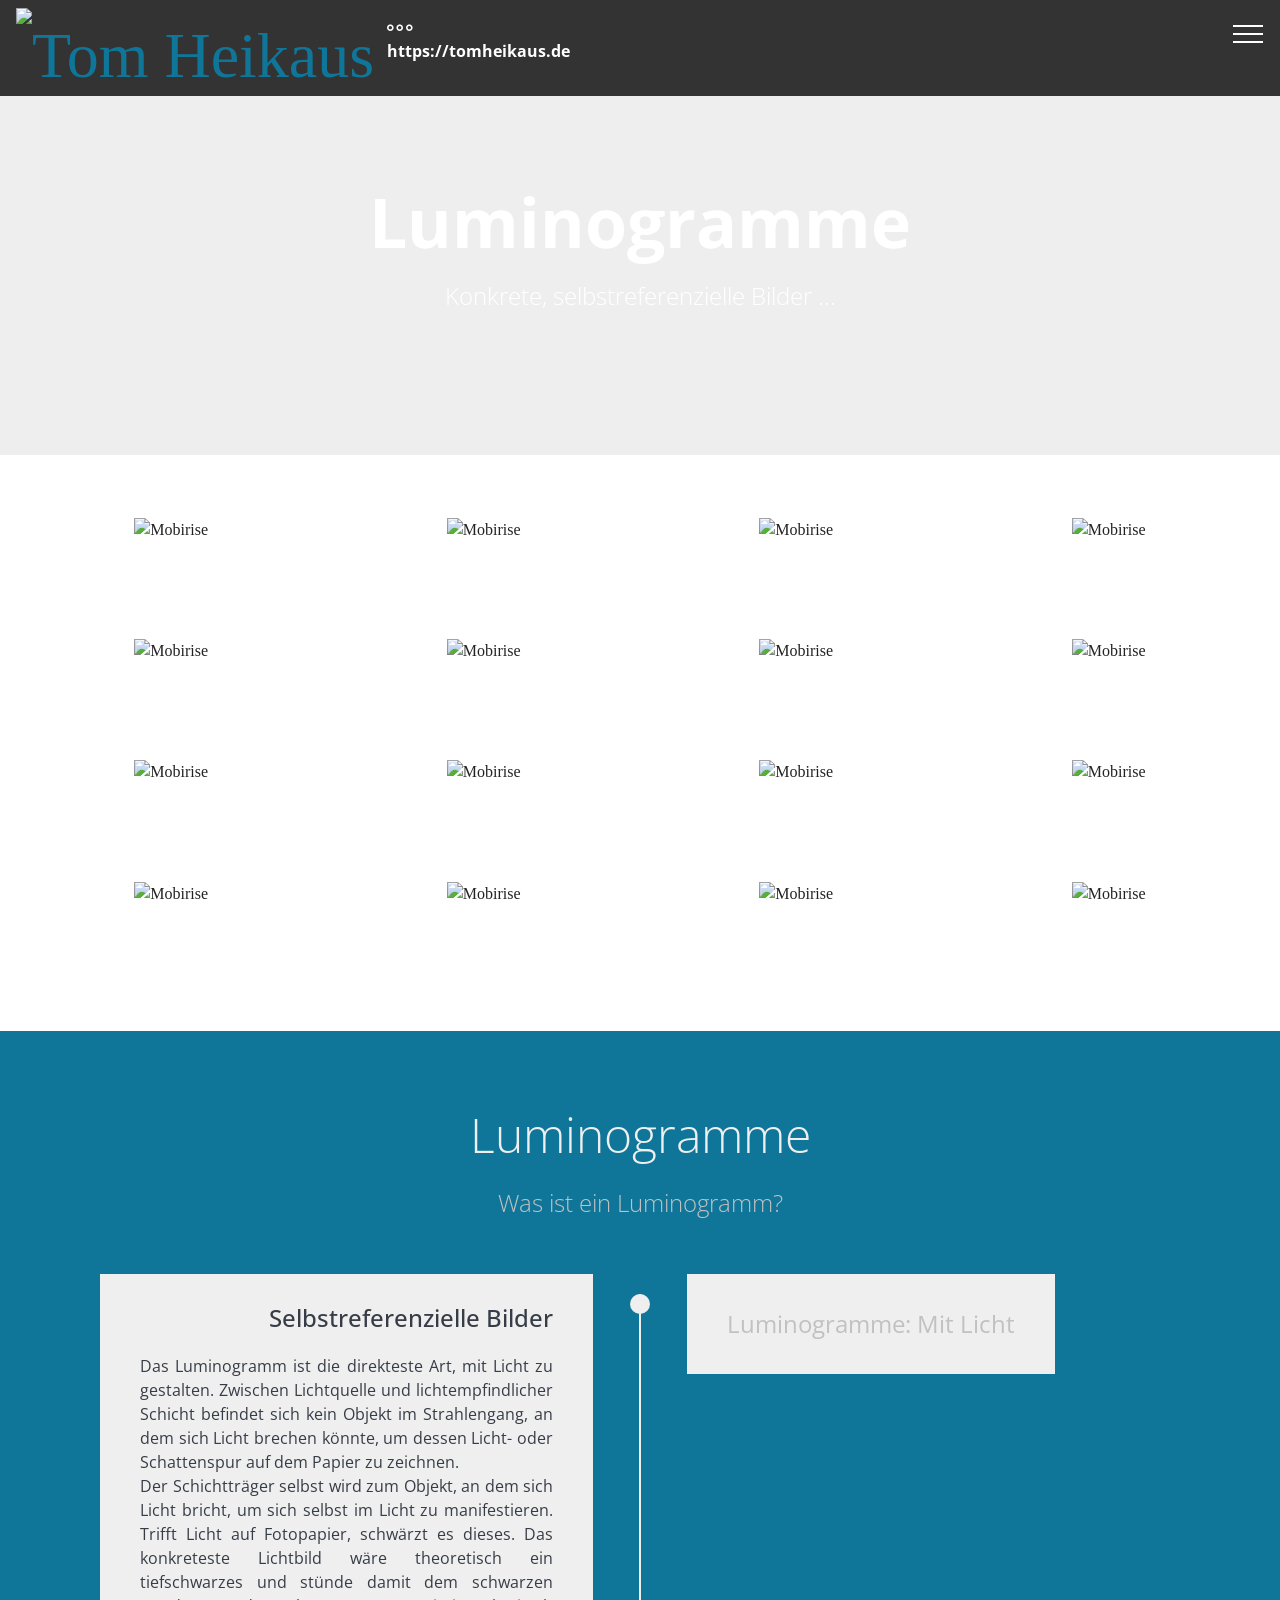
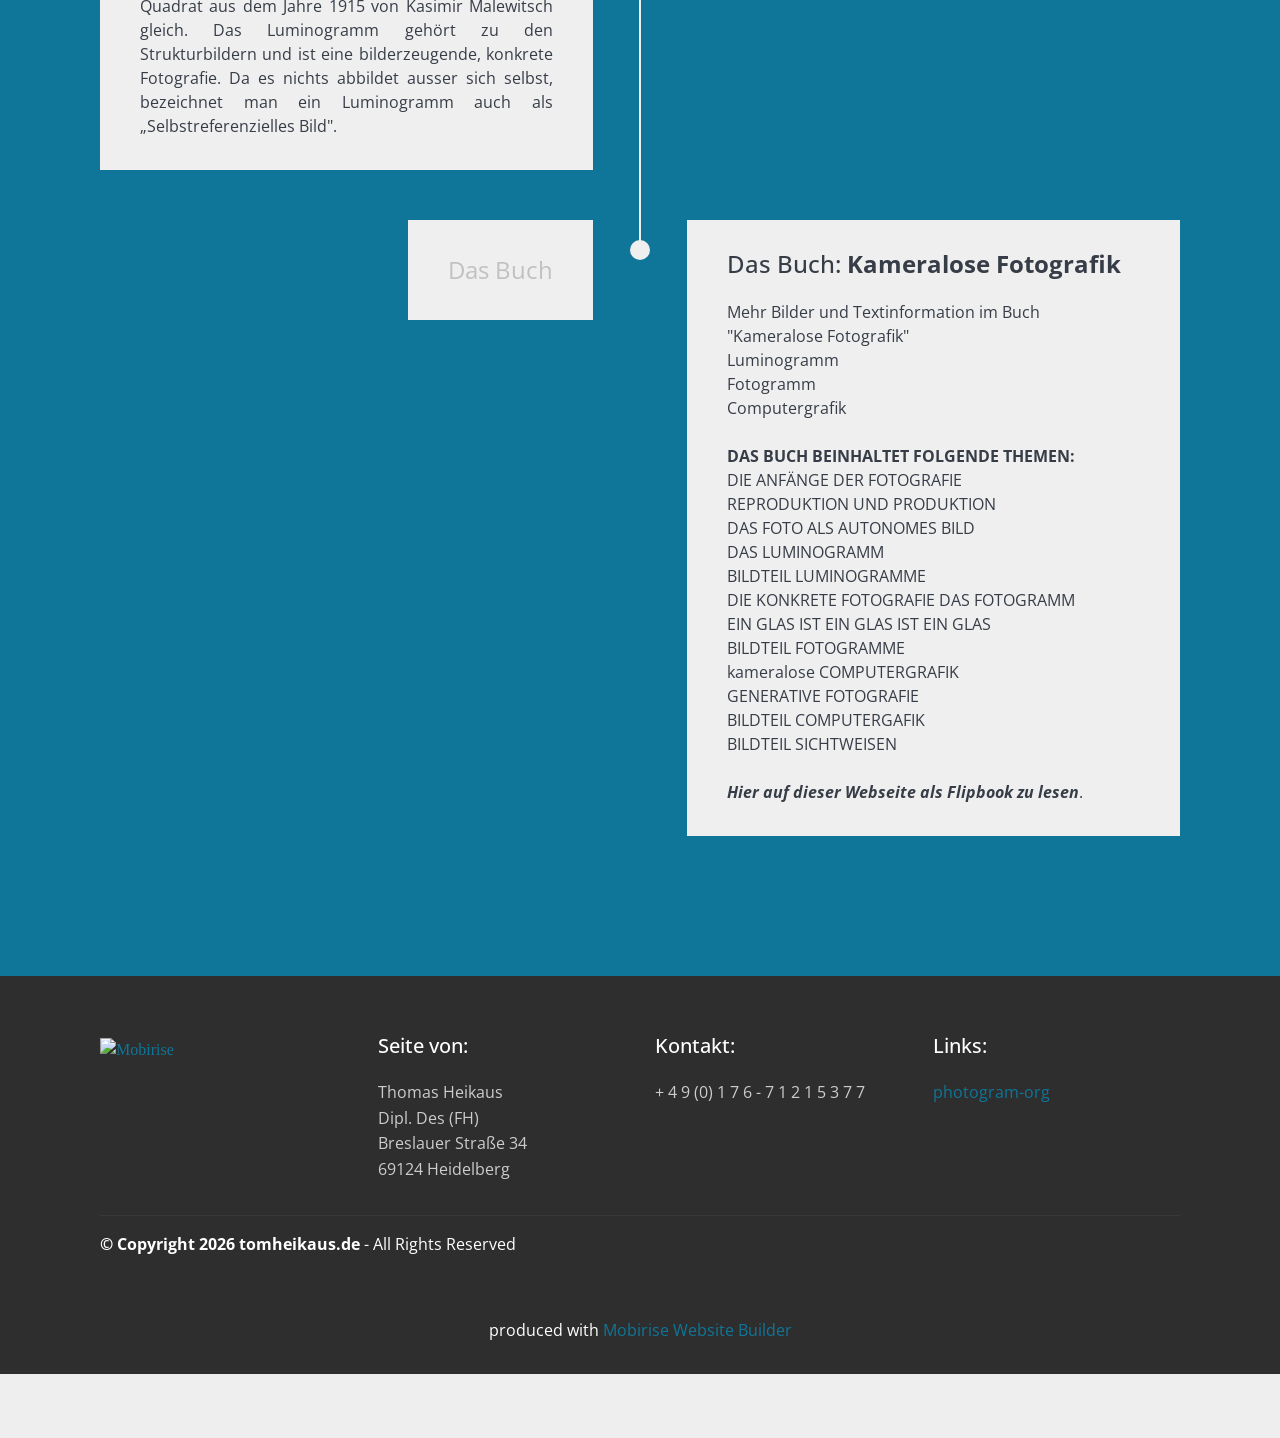
==== index.html @ d285c3e6 "Add files via upload" ====
<!DOCTYPE html>
<html  >
<head>
  <!-- Site made with Mobirise Website Builder v6.1.12, https://mobirise.com -->
  <meta charset="UTF-8">
  <meta http-equiv="X-UA-Compatible" content="IE=edge">
  <meta name="generator" content="Mobirise v6.1.12, mobirise.com">
  <meta name="viewport" content="width=device-width, initial-scale=1, minimum-scale=1">
  <link rel="shortcut icon" href="assets/images/thd-17-1.gif" type="image/x-icon">
  <meta name="description" content="">
  
  
  <title>Home</title>
  <link rel="stylesheet" href="assets/web/assets/mobirise-icons2/mobirise2.css">
  <link rel="stylesheet" href="assets/web/assets/mobirise-icons-bold/mobirise-icons-bold.css">
  <link rel="stylesheet" href="assets/bootstrap/css/bootstrap.min.css">
  <link rel="stylesheet" href="assets/bootstrap/css/bootstrap-grid.min.css">
  <link rel="stylesheet" href="assets/bootstrap/css/bootstrap-reboot.min.css">
  <link rel="stylesheet" href="assets/tether/tether.min.css">
  <link rel="stylesheet" href="assets/animatecss/animate.min.css">
  <link rel="stylesheet" href="assets/dropdown/css/style.css">
  <link rel="stylesheet" href="assets/socicon/css/styles.css">
  <link rel="stylesheet" href="assets/theme/css/style.css">
  <link rel="preload" href="https://fonts.googleapis.com/css?family=Open+Sans:300,300i,400,400i,600,600i,700,700i,800,800i&display=swap" as="style" onload="this.onload=null;this.rel='stylesheet'">
  <noscript><link rel="stylesheet" href="https://fonts.googleapis.com/css?family=Open+Sans:300,300i,400,400i,600,600i,700,700i,800,800i&display=swap"></noscript>
  <link rel="preload" href="https://fonts.googleapis.com/css?family=Roboto:100,100i,300,300i,400,400i,500,500i,700,700i,900,900i&display=swap" as="style" onload="this.onload=null;this.rel='stylesheet'">
  <noscript><link rel="stylesheet" href="https://fonts.googleapis.com/css?family=Roboto:100,100i,300,300i,400,400i,500,500i,700,700i,900,900i&display=swap"></noscript>
  <link rel="preload" as="style" href="assets/mobirise/css/mbr-additional.css?v=Z1t3VO"><link rel="stylesheet" href="assets/mobirise/css/mbr-additional.css?v=Z1t3VO" type="text/css">

  
  
  
</head>
<body>
  
  <section class="menu cid-qAMLA61ljO" once="menu" id="menu1-6">

    

    <nav class="navbar navbar-expand beta-menu navbar-dropdown align-items-center navbar-fixed-top collapsed">
        <button class="navbar-toggler navbar-toggler-right" type="button" data-toggle="collapse" data-target="#navbarSupportedContent" aria-controls="navbarSupportedContent" aria-expanded="false" aria-label="Toggle navigation">
            <div class="hamburger">
                <span></span>
                <span></span>
                <span></span>
                <span></span>
            </div>
        </button>
        <div class="menu-logo">
            <div class="navbar-brand">
                <span class="navbar-logo">
                    <a href="http://www.tomheikaus.de">
                         <img src="assets/images/thd-18.gif" alt="Tom Heikaus" title="" style="height: 5rem;">
                    </a>
                </span>
                <span class="navbar-caption-wrap"><a class="navbar-caption text-white text-primary display-7" href="https://tomheikaus.de"><span class="mbrib-more-horizontal mbr-iconfont mbr-iconfont-btn"></span>https://tomheikaus.de<br><br></a></span>
            </div>
        </div>
        <div class="collapse navbar-collapse" id="navbarSupportedContent">
            <ul class="navbar-nav nav-dropdown" data-app-modern-menu="true"><li class="nav-item">
                    <a class="nav-link link text-white display-4" href="https://mobirise.com">
                        &nbsp; &nbsp; &nbsp; &nbsp; &nbsp; &nbsp; &nbsp; &nbsp; &nbsp; &nbsp; &nbsp;&nbsp;</a>
                </li>
                <li class="nav-item">
                    <a class="nav-link link text-white display-4" href="https://mobirise.com">&nbsp; &nbsp; &nbsp; &nbsp; &nbsp; &nbsp; &nbsp; &nbsp; &nbsp; &nbsp; &nbsp;</a>
                </li></ul>
            <div class="navbar-buttons mbr-section-btn"><a class="btn btn-sm btn-white-outline display-4" href="index.html"><span class="mobi-mbri mobi-mbri-sun2 mbr-iconfont mbr-iconfont-btn" style="color: rgb(239, 239, 239);"></span>_zu "Luminogramme"</a>  <a class="btn btn-sm btn-white-outline display-4" href="page1.html"><span class="mobi-mbri mobi-mbri-sun mbr-iconfont mbr-iconfont-btn" style="color: rgb(239, 239, 239);"></span>_zu "Fotogramme"</a> <a class="btn btn-sm btn-white-outline display-4" href="page2.html"><span class="mobi-mbri mobi-mbri-laptop mbr-iconfont mbr-iconfont-btn" style="color: rgb(239, 239, 239);"></span>_zur "Computergrafik"</a>  <a class="btn btn-sm btn-white-outline display-4" href="page5.html"><span class="mobi-mbri mobi-mbri-info mbr-iconfont mbr-iconfont-btn" style="color: rgb(239, 239, 239);"></span>_zum "Impressum"</a></div>
        </div>
    </nav>
</section>

<section class="mbr-section content5 cid-vdHuXjgoYk mbr-parallax-background" id="content5-57">

    

    

    <div class="container">
        <div class="media-container-row">
            <div class="title col-12 col-md-8">
                <h2 class="align-center mbr-bold mbr-white pb-3 mbr-fonts-style display-1"><br>Luminogramme<br></h2>
                <h3 class="mbr-section-subtitle align-center mbr-light mbr-white pb-3 mbr-fonts-style display-5">
                    Konkrete, selbstreferenzielle Bilder ...<br></h3>
                
                
            </div>
        </div>
    </div>
</section>

<section class="features17 cid-rGYGbiguoS" id="features17-4b">
    
    

    
    <div class="container-fluid">
        <div class="media-container-row">
            <div class="card p-3 col-12 col-md-6 col-lg-3">
                <div class="card-wrapper">
                    <div class="card-img">
                        <img src="assets/images/s22-1-595x869.jpg" alt="Mobirise" title="">
                    </div>
                    <div class="card-box">
                        
                        
                    </div>
                </div>
            </div>

            <div class="card p-3 col-12 col-md-6 col-lg-3">
                <div class="card-wrapper">
                    <div class="card-img">
                        <img src="assets/images/s23-1-595x869.jpg" alt="Mobirise" title="">
                    </div>
                    <div class="card-box">
                        
                        
                    </div>
                </div>
            </div>

            <div class="card p-3 col-12 col-md-6 col-lg-3">
                <div class="card-wrapper">
                    <div class="card-img">
                        <img src="assets/images/s26-1-595x791.jpg" alt="Mobirise" title="">
                    </div>
                    <div class="card-box">
                        
                        
                    </div>
                </div>
            </div>

            <div class="card p-3 col-12 col-md-6 col-lg-3">
                <div class="card-wrapper">
                    <div class="card-img">
                        <img src="assets/images/s30-1-595x792.jpg" alt="Mobirise" title="">
                    </div>
                    <div class="card-box">
                        
                        
                    </div>
                </div>
            </div>
            
            
        </div>
    </div>
</section>

<section class="features17 cid-rGYI40Ci0L" id="features17-4e">
    
    

    
    <div class="container-fluid">
        <div class="media-container-row">
            <div class="card p-3 col-12 col-md-6 col-lg-3">
                <div class="card-wrapper">
                    <div class="card-img">
                        <img src="assets/images/s33-1-595x790.jpg" alt="Mobirise" title="">
                    </div>
                    <div class="card-box">
                        
                        
                    </div>
                </div>
            </div>

            <div class="card p-3 col-12 col-md-6 col-lg-3">
                <div class="card-wrapper">
                    <div class="card-img">
                        <img src="assets/images/s34-1-595x789.jpg" alt="Mobirise" title="">
                    </div>
                    <div class="card-box">
                        
                        
                    </div>
                </div>
            </div>

            <div class="card p-3 col-12 col-md-6 col-lg-3">
                <div class="card-wrapper">
                    <div class="card-img">
                        <img src="assets/images/s31-1-595x788.jpg" alt="Mobirise" title="">
                    </div>
                    <div class="card-box">
                        
                        
                    </div>
                </div>
            </div>

            <div class="card p-3 col-12 col-md-6 col-lg-3">
                <div class="card-wrapper">
                    <div class="card-img">
                        <img src="assets/images/s32-1-595x786.jpg" alt="Mobirise" title="">
                    </div>
                    <div class="card-box">
                        
                        
                    </div>
                </div>
            </div>
            
            
        </div>
    </div>
</section>

<section class="features17 cid-rGYIX4xj3i" id="features17-4f">
    
    

    
    <div class="container-fluid">
        <div class="media-container-row">
            <div class="card p-3 col-12 col-md-6 col-lg-3">
                <div class="card-wrapper">
                    <div class="card-img">
                        <img src="assets/images/s50-1-595x791.jpg" alt="Mobirise" title="">
                    </div>
                    <div class="card-box">
                        
                        
                    </div>
                </div>
            </div>

            <div class="card p-3 col-12 col-md-6 col-lg-3">
                <div class="card-wrapper">
                    <div class="card-img">
                        <img src="assets/images/s44-2-595x779.jpg" alt="Mobirise" title="">
                    </div>
                    <div class="card-box">
                        
                        
                    </div>
                </div>
            </div>

            <div class="card p-3 col-12 col-md-6 col-lg-3">
                <div class="card-wrapper">
                    <div class="card-img">
                        <img src="assets/images/s37-1-595x786.jpg" alt="Mobirise" title="">
                    </div>
                    <div class="card-box">
                        
                        
                    </div>
                </div>
            </div>

            <div class="card p-3 col-12 col-md-6 col-lg-3">
                <div class="card-wrapper">
                    <div class="card-img">
                        <img src="assets/images/s35-1-595x768.jpg" alt="Mobirise" title="">
                    </div>
                    <div class="card-box">
                        
                        
                    </div>
                </div>
            </div>
            
            
        </div>
    </div>
</section>

<section class="features17 cid-rGYK4GNww4" id="features17-4g">
    
    

    
    <div class="container-fluid">
        <div class="media-container-row">
            <div class="card p-3 col-12 col-md-6 col-lg-3">
                <div class="card-wrapper">
                    <div class="card-img">
                        <img src="assets/images/s45-2-595x788.jpg" alt="Mobirise" title="">
                    </div>
                    <div class="card-box">
                        
                        
                    </div>
                </div>
            </div>

            <div class="card p-3 col-12 col-md-6 col-lg-3">
                <div class="card-wrapper">
                    <div class="card-img">
                        <img src="assets/images/s53-1-595x796.jpg" alt="Mobirise" title="">
                    </div>
                    <div class="card-box">
                        
                        
                    </div>
                </div>
            </div>

            <div class="card p-3 col-12 col-md-6 col-lg-3">
                <div class="card-wrapper">
                    <div class="card-img">
                        <img src="assets/images/s52-1-595x823.jpg" alt="Mobirise" title="">
                    </div>
                    <div class="card-box">
                        
                        
                    </div>
                </div>
            </div>

            <div class="card p-3 col-12 col-md-6 col-lg-3">
                <div class="card-wrapper">
                    <div class="card-img">
                        <img src="assets/images/s51-1-595x788.jpg" alt="Mobirise" title="">
                    </div>
                    <div class="card-box">
                        
                        
                    </div>
                </div>
            </div>
            
            
        </div>
    </div>
</section>

<section class="timeline1 cid-rgKNVLjlTD" id="timeline1-45">

    

    

    <div class="container align-center">
        <h2 class="mbr-section-title pb-3 mbr-fonts-style display-2">
            Luminogramme</h2>
        <h3 class="mbr-section-subtitle pb-5 mbr-fonts-style display-5">
            Was ist ein Luminogramm?</h3>

        <div class="container timelines-container" mbri-timelines="">
            <div class="row timeline-element reverse separline">      
                 <div class="timeline-date-panel col-xs-12 col-md-6  align-left">         
                    <div class="time-line-date-content">
                        <p class="mbr-timeline-date mbr-fonts-style display-5">Luminogramme: Mit Licht</p>
                    </div>
                </div>
           <span class="iconBackground"></span>
            <div class="col-xs-12 col-md-6 align-right">
                <div class="timeline-text-content">
                    <h4 class="mbr-timeline-title pb-3 mbr-fonts-style display-5">
                        Selbstreferenzielle Bilder</h4>
                    <p class="mbr-timeline-text mbr-fonts-style display-7">
                        Das Luminogramm ist die direkteste Art, mit Licht zu gestalten. Zwischen Lichtquelle und lichtempfindlicher Schicht befindet sich kein Objekt im Strahlengang, an dem sich Licht brechen könnte, um dessen Licht- oder Schattenspur auf dem Papier zu zeichnen. <br>Der Schichtträger selbst wird zum Objekt, an dem sich Licht bricht, um sich selbst im Licht zu manifestieren. Trifft Licht auf Fotopapier, schwärzt es dieses. Das konkreteste Lichtbild wäre theoretisch ein tiefschwarzes und stünde damit dem schwarzen Quadrat aus dem Jahre 1915 von Kasimir Malewitsch gleich. Das Luminogramm gehört zu den Strukturbildern und ist eine bilderzeugende, konkrete Fotografie. Da es nichts abbildet ausser sich selbst, bezeichnet man ein Luminogramm auch als „Selbstreferenzielles Bild".
                    </p>
                 </div>
            </div>
            </div>

            <div class="row timeline-element ">
                <div class="timeline-date-panel col-xs-12 col-md-6 align-right">
                    <div class="time-line-date-content">
                        <p class="mbr-timeline-date mbr-fonts-style display-5">
                            Das Buch</p>
                    </div>
                </div>
                <span class="iconBackground"></span>
                <div class="col-xs-12 col-md-6 align-left ">
                    <div class="timeline-text-content">
                        <h4 class="mbr-timeline-title pb-3 mbr-fonts-style display-5">Das Buch: <strong>Kameralose Fotografik</strong></h4>
                        <p class="mbr-timeline-text mbr-fonts-style display-7">Mehr Bilder und Textinformation im Buch
<br>"Kameralose Fotografik"<br>Luminogramm<br>Fotogramm<br>Computergrafik<br>
<br><strong>DAS BUCH BEINHALTET FOLGENDE THEMEN:</strong><br>DIE ANFÄNGE DER FOTOGRAFIE <br>REPRODUKTION UND PRODUKTION <br>DAS FOTO ALS AUTONOMES BILD <br>DAS LUMINOGRAMM <br>BILDTEIL LUMINOGRAMME <br>DIE KONKRETE FOTOGRAFIE DAS FOTOGRAMM <br>EIN GLAS IST EIN GLAS IST EIN GLAS <br>BILDTEIL FOTOGRAMME <br>kameralose COMPUTERGRAFIK <br>GENERATIVE FOTOGRAFIE <br>BILDTEIL COMPUTERGAFIK <br>BILDTEIL SICHTWEISEN<br><br><strong><em>Hier auf dieser Webseite als Flipbook zu lesen</em></strong>.</p>
                    </div>
                </div>
            </div> 


            

            


            


            

            

            

            

            

            

            
        </div>
    </div>
</section>

<section class="cid-qANqIAgJcG" id="footer1-b">

    

    

    <div class="container">
        <div class="media-container-row content text-white">
            <div class="col-12 col-md-3">
                <div class="media-wrap">
                    <a href="https://mobirise.com/">
                        <img src="assets/images/thd-17b.gif" alt="Mobirise" title="">
                    </a>
                </div>
            </div>
            <div class="col-12 col-md-3 mbr-fonts-style display-7">
                <h5 class="pb-3">Seite von:</h5>
                <p class="mbr-text">Thomas Heikaus
<br>Dipl. Des (FH)
<br>Breslauer Straße 34
<br>69124 Heidelberg</p>
            </div>
            <div class="col-12 col-md-3 mbr-fonts-style display-7">
                <h5 class="pb-3">Kontakt:</h5>
                <p class="mbr-text">+ 4 9 (0) 1 7 6 - 7 1 2 1 5 3 7 7<br><br></p>
            </div>
            <div class="col-12 col-md-3 mbr-fonts-style display-7">
                <h5 class="pb-3">
                    Links:</h5>
                <p class="mbr-text"><a href="http://www.photogram.org/" target="_blank">photogram-org</a><br></p>
            </div>
        </div>
        <div class="footer-lower">
            <div class="media-container-row">
                <div class="col-sm-12">
                    <hr>
                </div>
            </div>
            <div class="media-container-row mbr-white">
                <div class="col-sm-6 copyright">
                    <p class="mbr-text mbr-fonts-style display-7"><strong>
                        ©</strong> <strong>Copyright 2026 tomheikaus.de </strong>- All Rights Reserved<br></p>
                </div>
                <div class="col-md-6">
                    
                </div>
            </div>
        </div>
    </div>
</section>

<section once="footers" class="cid-t4GHhrFxwx" id="footer6-4k">

    

    

    <div class="container">
        <div class="media-container-row align-center mbr-white">
            <div class="col-12">
                <p class="mbr-text mb-0 mbr-fonts-style display-7">
                    produced with <a href="https://mobirise.com/" class="text-primary" target="_blank">Mobirise Website Builder</a></p>
            </div>
        </div>
    </div>
</section><section class="display-7" style="padding: 0;align-items: center;justify-content: center;flex-wrap: wrap;    align-content: center;display: flex;position: relative;height: 4rem;"><a href="https://mobiri.se/2760074" style="flex: 1 1;height: 4rem;position: absolute;width: 100%;z-index: 1;"><img alt="" style="height: 4rem;" src="[data-uri]"></a><p style="margin: 0;text-align: center;" class="display-7">&#8204;</p><a style="z-index:1" href="https://mobirise.com/html-builder.html">HTML Website Maker</a></section><script src="assets/popper/popper.min.js"></script>  <script src="assets/web/assets/jquery/jquery.min.js"></script>  <script src="assets/bootstrap/js/bootstrap.min.js"></script>  <script src="assets/tether/tether.min.js"></script>  <script src="assets/smoothscroll/smooth-scroll.js"></script>  <script src="assets/viewportchecker/jquery.viewportchecker.js"></script>  <script src="assets/dropdown/js/nav-dropdown.js"></script>  <script src="assets/dropdown/js/navbar-dropdown.js"></script>  <script src="assets/touchswipe/jquery.touch-swipe.min.js"></script>  <script src="assets/parallax/jarallax.min.js"></script>  <script src="assets/theme/js/script.js"></script>  
  
  
 <div id="scrollToTop" class="scrollToTop mbr-arrow-up"><a style="text-align: center;"><i class="mbr-arrow-up-icon mbr-arrow-up-icon-cm cm-icon cm-icon-smallarrow-up"></i></a></div>
    <input name="animation" type="hidden">
  </body>
</html>
---- assets/web/assets/mobirise-icons2/mobirise2.css ----
@font-face {
  font-family: 'Moririse2';
  font-display: swap;
  src:  url('mobirise2.eot?f2bix4');
  src:  url('mobirise2.eot?f2bix4#iefix') format('embedded-opentype'),
    url('mobirise2.woff2?f2bix4') format('woff2'),
    url('mobirise2.woff?f2bix4') format('woff'),
    url('mobirise2.ttf?f2bix4') format('truetype'),
    url('mobirise2.svg?f2bix4#mobirise2') format('svg');
  font-weight: normal;
  font-style: normal;
}

[class^="mobi-"], [class*=" mobi-"] {
  /* use !important to prevent issues with browser extensions that change fonts */
  font-family: 'Moririse2' !important;
  speak: none;
  font-style: normal;
  font-weight: normal;
  font-variant: normal;
  text-transform: none;
  line-height: 1;

  /* Better Font Rendering =========== */
  -webkit-font-smoothing: antialiased;
  -moz-osx-font-smoothing: grayscale;
}

.mobi-mbri-add-submenu:before {
  content: "\e900";
}
.mobi-mbri-alert:before {
  content: "\e901";
}
.mobi-mbri-align-center:before {
  content: "\e902";
}
.mobi-mbri-align-justify:before {
  content: "\e903";
}
.mobi-mbri-align-left:before {
  content: "\e904";
}
.mobi-mbri-align-right:before {
  content: "\e905";
}
.mobi-mbri-android:before {
  content: "\e906";
}
.mobi-mbri-apple:before {
  content: "\e907";
}
.mobi-mbri-arrow-down:before {
  content: "\e908";
}
.mobi-mbri-arrow-next:before {
  content: "\e909";
}
.mobi-mbri-arrow-prev:before {
  content: "\e90a";
}
.mobi-mbri-arrow-up:before {
  content: "\e90b";
}
.mobi-mbri-bold:before {
  content: "\e90c";
}
.mobi-mbri-bookmark:before {
  content: "\e90d";
}
.mobi-mbri-bootstrap:before {
  content: "\e90e";
}
.mobi-mbri-briefcase:before {
  content: "\e90f";
}
.mobi-mbri-browse:before {
  content: "\e910";
}
.mobi-mbri-bulleted-list:before {
  content: "\e911";
}
.mobi-mbri-calendar:before {
  content: "\e912";
}
.mobi-mbri-camera:before {
  content: "\e913";
}
.mobi-mbri-cart-add:before {
  content: "\e914";
}
.mobi-mbri-cart-full:before {
  content: "\e915";
}
.mobi-mbri-cash:before {
  content: "\e916";
}
.mobi-mbri-change-style:before {
  content: "\e917";
}
.mobi-mbri-chat:before {
  content: "\e918";
}
.mobi-mbri-clock:before {
  content: "\e919";
}
.mobi-mbri-close:before {
  content: "\e91a";
}
.mobi-mbri-cloud:before {
  content: "\e91b";
}
.mobi-mbri-code:before {
  content: "\e91c";
}
.mobi-mbri-contact-form:before {
  content: "\e91d";
}
.mobi-mbri-credit-card:before {
  content: "\e91e";
}
.mobi-mbri-cursor-click:before {
  content: "\e91f";
}
.mobi-mbri-cust-feedback:before {
  content: "\e920";
}
.mobi-mbri-database:before {
  content: "\e921";
}
.mobi-mbri-delivery:before {
  content: "\e922";
}
.mobi-mbri-desktop:before {
  content: "\e923";
}
.mobi-mbri-devices:before {
  content: "\e924";
}
.mobi-mbri-down:before {
  content: "\e925";
}
.mobi-mbri-download-2:before {
  content: "\e926";
}
.mobi-mbri-download:before {
  content: "\e927";
}
.mobi-mbri-drag-n-drop-2:before {
  content: "\e928";
}
.mobi-mbri-drag-n-drop:before {
  content: "\e929";
}
.mobi-mbri-edit-2:before {
  content: "\e92a";
}
.mobi-mbri-edit:before {
  content: "\e92b";
}
.mobi-mbri-error:before {
  content: "\e92c";
}
.mobi-mbri-extension:before {
  content: "\e92d";
}
.mobi-mbri-features:before {
  content: "\e92e";
}
.mobi-mbri-file:before {
  content: "\e92f";
}
.mobi-mbri-flag:before {
  content: "\e930";
}
.mobi-mbri-folder:before {
  content: "\e931";
}
.mobi-mbri-gift:before {
  content: "\e932";
}
.mobi-mbri-github:before {
  content: "\e933";
}
.mobi-mbri-globe-2:before {
  content: "\e934";
}
.mobi-mbri-globe:before {
  content: "\e935";
}
.mobi-mbri-growing-chart:before {
  content: "\e936";
}
.mobi-mbri-hearth:before {
  content: "\e937";
}
.mobi-mbri-help:before {
  content: "\e938";
}
.mobi-mbri-home:before {
  content: "\e939";
}
.mobi-mbri-hot-cup:before {
  content: "\e93a";
}
.mobi-mbri-idea:before {
  content: "\e93b";
}
.mobi-mbri-image-gallery:before {
  content: "\e93c";
}
.mobi-mbri-image-slider:before {
  content: "\e93d";
}
.mobi-mbri-info:before {
  content: "\e93e";
}
.mobi-mbri-italic:before {
  content: "\e93f";
}
.mobi-mbri-key:before {
  content: "\e940";
}
.mobi-mbri-laptop:before {
  content: "\e941";
}
.mobi-mbri-layers:before {
  content: "\e942";
}
.mobi-mbri-left-right:before {
  content: "\e943";
}
.mobi-mbri-left:before {
  content: "\e944";
}
.mobi-mbri-letter:before {
  content: "\e945";
}
.mobi-mbri-like:before {
  content: "\e946";
}
.mobi-mbri-link:before {
  content: "\e947";
}
.mobi-mbri-lock:before {
  content: "\e948";
}
.mobi-mbri-login:before {
  content: "\e949";
}
.mobi-mbri-logout:before {
  content: "\e94a";
}
.mobi-mbri-magic-stick:before {
  content: "\e94b";
}
.mobi-mbri-map-pin:before {
  content: "\e94c";
}
.mobi-mbri-menu:before {
  content: "\e94d";
}
.mobi-mbri-mobile-2:before {
  content: "\e94e";
}
.mobi-mbri-mobile-horizontal:before {
  content: "\e94f";
}
.mobi-mbri-mobile:before {
  content: "\e950";
}
.mobi-mbri-mobirise:before {
  content: "\e951";
}
.mobi-mbri-more-horizontal:before {
  content: "\e952";
}
.mobi-mbri-more-vertical:before {
  content: "\e953";
}
.mobi-mbri-music:before {
  content: "\e954";
}
.mobi-mbri-new-file:before {
  content: "\e955";
}
.mobi-mbri-numbered-list:before {
  content: "\e956";
}
.mobi-mbri-opened-folder:before {
  content: "\e957";
}
.mobi-mbri-pages:before {
  content: "\e958";
}
.mobi-mbri-paper-plane:before {
  content: "\e959";
}
.mobi-mbri-paperclip:before {
  content: "\e95a";
}
.mobi-mbri-phone:before {
  content: "\e95b";
}
.mobi-mbri-photo:before {
  content: "\e95c";
}
.mobi-mbri-photos:before {
  content: "\e95d";
}
.mobi-mbri-pin:before {
  content: "\e95e";
}
.mobi-mbri-play:before {
  content: "\e95f";
}
.mobi-mbri-plus:before {
  content: "\e960";
}
.mobi-mbri-preview:before {
  content: "\e961";
}
.mobi-mbri-print:before {
  content: "\e962";
}
.mobi-mbri-protect:before {
  content: "\e963";
}
.mobi-mbri-question:before {
  content: "\e964";
}
.mobi-mbri-quote-left:before {
  content: "\e965";
}
.mobi-mbri-quote-right:before {
  content: "\e966";
}
.mobi-mbri-redo:before {
  content: "\e967";
}
.mobi-mbri-refresh:before {
  content: "\e968";
}
.mobi-mbri-responsive-2:before {
  content: "\e969";
}
.mobi-mbri-responsive:before {
  content: "\e96a";
}
.mobi-mbri-right:before {
  content: "\e96b";
}
.mobi-mbri-rocket:before {
  content: "\e96c";
}
.mobi-mbri-sad-face:before {
  content: "\e96d";
}
.mobi-mbri-sale:before {
  content: "\e96e";
}
.mobi-mbri-save:before {
  content: "\e96f";
}
.mobi-mbri-search:before {
  content: "\e970";
}
.mobi-mbri-setting-2:before {
  content: "\e971";
}
.mobi-mbri-setting-3:before {
  content: "\e972";
}
.mobi-mbri-setting:before {
  content: "\e973";
}
.mobi-mbri-share:before {
  content: "\e974";
}
.mobi-mbri-shopping-bag:before {
  content: "\e975";
}
.mobi-mbri-shopping-basket:before {
  content: "\e976";
}
.mobi-mbri-shopping-cart:before {
  content: "\e977";
}
.mobi-mbri-sites:before {
  content: "\e978";
}
.mobi-mbri-smile-face:before {
  content: "\e979";
}
.mobi-mbri-speed:before {
  content: "\e97a";
}
.mobi-mbri-star:before {
  content: "\e97b";
}
.mobi-mbri-success:before {
  content: "\e97c";
}
.mobi-mbri-sun:before {
  content: "\e97d";
}
.mobi-mbri-sun2:before {
  content: "\e97e";
}
.mobi-mbri-tablet-vertical:before {
  content: "\e97f";
}
.mobi-mbri-tablet:before {
  content: "\e980";
}
.mobi-mbri-target:before {
  content: "\e981";
}
.mobi-mbri-timer:before {
  content: "\e982";
}
.mobi-mbri-to-ftp:before {
  content: "\e983";
}
.mobi-mbri-to-local-drive:before {
  content: "\e984";
}
.mobi-mbri-touch-swipe:before {
  content: "\e985";
}
.mobi-mbri-touch:before {
  content: "\e986";
}
.mobi-mbri-trash:before {
  content: "\e987";
}
.mobi-mbri-underline:before {
  content: "\e988";
}
.mobi-mbri-undo:before {
  content: "\e989";
}
.mobi-mbri-unlink:before {
  content: "\e98a";
}
.mobi-mbri-unlock:before {
  content: "\e98b";
}
.mobi-mbri-up-down:before {
  content: "\e98c";
}
.mobi-mbri-up:before {
  content: "\e98d";
}
.mobi-mbri-update:before {
  content: "\e98e";
}
.mobi-mbri-upload-2:before {
  content: "\e98f";
}
.mobi-mbri-upload:before {
  content: "\e990";
}
.mobi-mbri-user-2:before {
  content: "\e991";
}
.mobi-mbri-user:before {
  content: "\e992";
}
.mobi-mbri-users:before {
  content: "\e993";
}
.mobi-mbri-video-play:before {
  content: "\e994";
}
.mobi-mbri-video:before {
  content: "\e995";
}
.mobi-mbri-watch:before {
  content: "\e996";
}
.mobi-mbri-website-theme-2:before {
  content: "\e997";
}
.mobi-mbri-website-theme:before {
  content: "\e998";
}
.mobi-mbri-wifi:before {
  content: "\e999";
}
.mobi-mbri-windows:before {
  content: "\e99a";
}
.mobi-mbri-zoom-in:before {
  content: "\e99b";
}
.mobi-mbri-zoom-out:before {
  content: "\e99c";
}
---- assets/web/assets/mobirise-icons-bold/mobirise-icons-bold.css ----
@font-face {
  font-family: 'mobirise-icons-bold';
  font-display: swap;
  src:  url('mobirise-icons-bold.eot?m1l4yr');
  src:  url('mobirise-icons-bold.eot?m1l4yr#iefix') format('embedded-opentype'),
    url('mobirise-icons-bold.woff2?m1l4yr') format('woff2'),
    url('mobirise-icons-bold.woff?m1l4yr') format('woff'),
    url('mobirise-icons-bold.ttf?m1l4yr') format('truetype'),
    url('mobirise-icons-bold.svg?m1l4yr#mobirise-icons-bold') format('svg');
  font-weight: normal;
  font-style: normal;
}

[class^="mbrib-"], [class*="mbrib-"] {
  /* use !important to prevent issues with browser extensions that change fonts */
  font-family: 'mobirise-icons-bold' !important;
  speak: none;
  font-style: normal;
  font-weight: normal;
  font-variant: normal;
  text-transform: none;
  line-height: 1;

  /* Better Font Rendering =========== */
  -webkit-font-smoothing: antialiased;
  -moz-osx-font-smoothing: grayscale;
}

.mbrib-add-submenu:before {
  content: "\e900";
}
.mbrib-alert:before {
  content: "\e901";
}
.mbrib-align-center:before {
  content: "\e902";
}
.mbrib-align-justify:before {
  content: "\e903";
}
.mbrib-align-left:before {
  content: "\e904";
}
.mbrib-align-right:before {
  content: "\e905";
}
.mbrib-android:before {
  content: "\e906";
}
.mbrib-apple:before {
  content: "\e907";
}
.mbrib-arrow-down:before {
  content: "\e908";
}
.mbrib-arrow-next:before {
  content: "\e909";
}
.mbrib-arrow-prev:before {
  content: "\e90a";
}
.mbrib-arrow-up:before {
  content: "\e90b";
}
.mbrib-bold:before {
  content: "\e90c";
}
.mbrib-bookmark:before {
  content: "\e90d";
}
.mbrib-bootstrap:before {
  content: "\e90e";
}
.mbrib-briefcase:before {
  content: "\e90f";
}
.mbrib-browse:before {
  content: "\e910";
}
.mbrib-bulleted-list:before {
  content: "\e911";
}
.mbrib-calendar:before {
  content: "\e912";
}
.mbrib-camera:before {
  content: "\e913";
}
.mbrib-cart-add:before {
  content: "\e914";
}
.mbrib-cart-full:before {
  content: "\e915";
}
.mbrib-cash:before {
  content: "\e916";
}
.mbrib-change-style:before {
  content: "\e917";
}
.mbrib-chat:before {
  content: "\e918";
}
.mbrib-clock:before {
  content: "\e919";
}
.mbrib-close:before {
  content: "\e91a";
}
.mbrib-cloud:before {
  content: "\e91b";
}
.mbrib-code:before {
  content: "\e91c";
}
.mbrib-contact-form:before {
  content: "\e91d";
}
.mbrib-credit-card:before {
  content: "\e91e";
}
.mbrib-cursor-click:before {
  content: "\e91f";
}
.mbrib-cust-feedback:before {
  content: "\e920";
}
.mbrib-database:before {
  content: "\e921";
}
.mbrib-delivery:before {
  content: "\e922";
}
.mbrib-desktop:before {
  content: "\e923";
}
.mbrib-devices:before {
  content: "\e924";
}
.mbrib-down:before {
  content: "\e925";
}
.mbrib-download:before {
  content: "\e926";
}
.mbrib-drag-n-drop:before {
  content: "\e927";
}
.mbrib-drag-n-drop2:before {
  content: "\e928";
}
.mbrib-edit:before {
  content: "\e929";
}
.mbrib-edit2:before {
  content: "\e92a";
}
.mbrib-error:before {
  content: "\e92b";
}
.mbrib-extension:before {
  content: "\e92c";
}
.mbrib-features:before {
  content: "\e92d";
}
.mbrib-file:before {
  content: "\e92e";
}
.mbrib-flag:before {
  content: "\e92f";
}
.mbrib-folder:before {
  content: "\e930";
}
.mbrib-gift:before {
  content: "\e931";
}
.mbrib-github:before {
  content: "\e932";
}
.mbrib-globe-2:before {
  content: "\e933";
}
.mbrib-globe:before {
  content: "\e934";
}
.mbrib-growing-chart:before {
  content: "\e935";
}
.mbrib-hearth:before {
  content: "\e936";
}
.mbrib-help:before {
  content: "\e937";
}
.mbrib-home:before {
  content: "\e938";
}
.mbrib-hot-cup:before {
  content: "\e939";
}
.mbrib-idea:before {
  content: "\e93a";
}
.mbrib-image-gallery:before {
  content: "\e93b";
}
.mbrib-image-slider:before {
  content: "\e93c";
}
.mbrib-info:before {
  content: "\e93d";
}
.mbrib-italic:before {
  content: "\e93e";
}
.mbrib-key:before {
  content: "\e93f";
}
.mbrib-laptop:before {
  content: "\e940";
}
.mbrib-layers:before {
  content: "\e941";
}
.mbrib-left-right:before {
  content: "\e942";
}
.mbrib-left:before {
  content: "\e943";
}
.mbrib-letter:before {
  content: "\e944";
}
.mbrib-like:before {
  content: "\e945";
}
.mbrib-link:before {
  content: "\e946";
}
.mbrib-lock:before {
  content: "\e947";
}
.mbrib-login:before {
  content: "\e948";
}
.mbrib-logout:before {
  content: "\e949";
}
.mbrib-magic-stick:before {
  content: "\e94a";
}
.mbrib-map-pin:before {
  content: "\e94b";
}
.mbrib-menu:before {
  content: "\e94c";
}
.mbrib-mobile:before {
  content: "\e94d";
}
.mbrib-mobile2:before {
  content: "\e94e";
}
.mbrib-mobirise:before {
  content: "\e94f";
}
.mbrib-more-horizontal:before {
  content: "\e950";
}
.mbrib-more-vertical:before {
  content: "\e951";
}
.mbrib-music:before {
  content: "\e952";
}
.mbrib-new-file:before {
  content: "\e953";
}
.mbrib-numbered-list:before {
  content: "\e954";
}
.mbrib-opened-folder:before {
  content: "\e955";
}
.mbrib-pages:before {
  content: "\e956";
}
.mbrib-paper-plane:before {
  content: "\e957";
}
.mbrib-paperclip:before {
  content: "\e958";
}
.mbrib-photo:before {
  content: "\e959";
}
.mbrib-photos:before {
  content: "\e95a";
}
.mbrib-pin:before {
  content: "\e95b";
}
.mbrib-play:before {
  content: "\e95c";
}
.mbrib-plus:before {
  content: "\e95d";
}
.mbrib-preview:before {
  content: "\e95e";
}
.mbrib-print:before {
  content: "\e95f";
}
.mbrib-protect:before {
  content: "\e960";
}
.mbrib-question:before {
  content: "\e961";
}
.mbrib-quote-left:before {
  content: "\e962";
}
.mbrib-quote-right:before {
  content: "\e963";
}
.mbrib-redo:before {
  content: "\e964";
}
.mbrib-refresh:before {
  content: "\e965";
}
.mbrib-responsive:before {
  content: "\e966";
}
.mbrib-right:before {
  content: "\e967";
}
.mbrib-rocket:before {
  content: "\e968";
}
.mbrib-sad-face:before {
  content: "\e969";
}
.mbrib-sale:before {
  content: "\e96a";
}
.mbrib-save:before {
  content: "\e96b";
}
.mbrib-search:before {
  content: "\e96c";
}
.mbrib-setting:before {
  content: "\e96d";
}
.mbrib-setting2:before {
  content: "\e96e";
}
.mbrib-setting3:before {
  content: "\e96f";
}
.mbrib-share:before {
  content: "\e970";
}
.mbrib-shopping-bag:before {
  content: "\e971";
}
.mbrib-shopping-basket:before {
  content: "\e972";
}
.mbrib-shopping-cart:before {
  content: "\e973";
}
.mbrib-sites:before {
  content: "\e974";
}
.mbrib-smile-face:before {
  content: "\e975";
}
.mbrib-speed:before {
  content: "\e976";
}
.mbrib-star:before {
  content: "\e977";
}
.mbrib-success:before {
  content: "\e978";
}
.mbrib-sun:before {
  content: "\e979";
}
.mbrib-sun2:before {
  content: "\e97a";
}
.mbrib-tablet-vertical:before {
  content: "\e97b";
}
.mbrib-tablet:before {
  content: "\e97c";
}
.mbrib-target:before {
  content: "\e97d";
}
.mbrib-timer:before {
  content: "\e97e";
}
.mbrib-to-ftp:before {
  content: "\e97f";
}
.mbrib-to-local-drive:before {
  content: "\e980";
}
.mbrib-touch-swipe:before {
  content: "\e981";
}
.mbrib-touch:before {
  content: "\e982";
}
.mbrib-trash:before {
  content: "\e983";
}
.mbrib-underline:before {
  content: "\e984";
}
.mbrib-undo:before {
  content: "\e985";
}
.mbrib-unlink:before {
  content: "\e986";
}
.mbrib-unlock:before {
  content: "\e987";
}
.mbrib-up-down:before {
  content: "\e988";
}
.mbrib-up:before {
  content: "\e989";
}
.mbrib-update:before {
  content: "\e98a";
}
.mbrib-upload:before {
  content: "\e98b";
}
.mbrib-user:before {
  content: "\e98c";
}
.mbrib-user2:before {
  content: "\e98d";
}
.mbrib-users:before {
  content: "\e98e";
}
.mbrib-video-play:before {
  content: "\e98f";
}
.mbrib-video:before {
  content: "\e990";
}
.mbrib-watch:before {
  content: "\e991";
}
.mbrib-website-theme:before {
  content: "\e992";
}
.mbrib-wifi:before {
  content: "\e993";
}
.mbrib-windows:before {
  content: "\e994";
}
.mbrib-zoom-out:before {
  content: "\e995";
}
---- assets/dropdown/css/style.css ----
.navbar-dropdown {
  left: 0;
  padding: 0;
  position: absolute;
  right: 0;
  top: 0;
  transition: all 0.45s ease;
  z-index: 1030;
  background: #282828; }
  .navbar-dropdown .navbar-logo {
    margin-right: 0.8rem;
    transition: margin 0.3s ease-in-out;
    vertical-align: middle; }
    .navbar-dropdown .navbar-logo img {
      height: 3.125rem;
      transition: all 0.3s ease-in-out; }
    .navbar-dropdown .navbar-logo.mbr-iconfont {
      font-size: 3.125rem;
      line-height: 3.125rem; }
  .navbar-dropdown .navbar-caption {
    font-weight: 700;
    white-space: normal;
    vertical-align: -4px;
    line-height: 3.125rem !important; }
    .navbar-dropdown .navbar-caption, .navbar-dropdown .navbar-caption:hover {
      color: inherit;
      text-decoration: none; }
  .navbar-dropdown .mbr-iconfont + .navbar-caption {
    vertical-align: -1px; }
  .navbar-dropdown.navbar-fixed-top {
    position: fixed; }
  .navbar-dropdown .navbar-brand span {
    vertical-align: -4px; }
  .navbar-dropdown.bg-color.transparent {
    background: none; }
  .navbar-dropdown.navbar-short .navbar-brand {
    padding: 0.625rem 0; }
    .navbar-dropdown.navbar-short .navbar-brand span {
      vertical-align: -1px; }
  .navbar-dropdown.navbar-short .navbar-caption {
    line-height: 2.375rem !important;
    vertical-align: -2px; }
  .navbar-dropdown.navbar-short .navbar-logo {
    margin-right: 0.5rem; }
    .navbar-dropdown.navbar-short .navbar-logo img {
      height: 2.375rem; }
    .navbar-dropdown.navbar-short .navbar-logo.mbr-iconfont {
      font-size: 2.375rem;
      line-height: 2.375rem; }
  .navbar-dropdown.navbar-short .mbr-table-cell {
    height: 3.625rem; }
  .navbar-dropdown .navbar-close {
    left: 0.6875rem;
    position: fixed;
    top: 0.75rem;
    z-index: 1000; }
  .navbar-dropdown .hamburger-icon {
    content: "";
    display: inline-block;
    vertical-align: middle;
    width: 16px;
    -webkit-box-shadow: 0 -6px 0 1px #282828,0 0 0 1px #282828,0 6px 0 1px #282828;
    -moz-box-shadow: 0 -6px 0 1px #282828,0 0 0 1px #282828,0 6px 0 1px #282828;
    box-shadow: 0 -6px 0 1px #282828,0 0 0 1px #282828,0 6px 0 1px #282828; }

.dropdown-menu .dropdown-toggle[data-toggle="dropdown-submenu"]::after {
  border-bottom: 0.35em solid transparent;
  border-left: 0.35em solid;
  border-right: 0;
  border-top: 0.35em solid transparent;
  margin-left: 0.3rem; }

.dropdown-menu .dropdown-item:focus {
  outline: 0; }

.nav-dropdown {
  font-size: 0.75rem;
  font-weight: 500;
  height: auto !important; }
  .nav-dropdown .nav-btn {
    padding-left: 1rem; }
  .nav-dropdown .link {
    margin: .667em 1.667em;
    font-weight: 500;
    padding: 0;
    transition: color .2s ease-in-out; }
    .nav-dropdown .link.dropdown-toggle {
      margin-right: 2.583em; }
      .nav-dropdown .link.dropdown-toggle::after {
        margin-left: .25rem;
        border-top: 0.35em solid;
        border-right: 0.35em solid transparent;
        border-left: 0.35em solid transparent;
        border-bottom: 0; }
      .nav-dropdown .link.dropdown-toggle[aria-expanded="true"] {
        margin: 0;
        padding: 0.667em 3.263em  0.667em 1.667em; }
  .nav-dropdown .link::after,
  .nav-dropdown .dropdown-item::after {
    color: inherit; }
  .nav-dropdown .btn {
    font-size: 0.75rem;
    font-weight: 700;
    letter-spacing: 0;
    margin-bottom: 0;
    padding-left: 1.25rem;
    padding-right: 1.25rem; }
  .nav-dropdown .dropdown-menu {
    border-radius: 0;
    border: 0;
    left: 0;
    margin: 0;
    padding-bottom: 1.25rem;
    padding-top: 1.25rem;
    position: relative; }
  .nav-dropdown .dropdown-submenu {
    margin-left: 0.125rem;
    top: 0; }
  .nav-dropdown .dropdown-item {
    font-weight: 500;
    line-height: 2;
    padding: 0.3846em 4.615em 0.3846em 1.5385em;
    position: relative;
    transition: color .2s ease-in-out, background-color .2s ease-in-out; }
    .nav-dropdown .dropdown-item::after {
      margin-top: -0.3077em;
      position: absolute;
      right: 1.1538em;
      top: 50%; }
    .nav-dropdown .dropdown-item:focus, .nav-dropdown .dropdown-item:hover {
      background: none; }

@media (max-width: 767px) {
  .nav-dropdown.navbar-toggleable-sm {
    bottom: 0;
    display: none;
    left: 0;
    overflow-x: hidden;
    position: fixed;
    top: 0;
    transform: translateX(-100%);
    -ms-transform: translateX(-100%);
    -webkit-transform: translateX(-100%);
    width: 18.75rem;
    z-index: 999; } }
.nav-dropdown.navbar-toggleable-xl {
  bottom: 0;
  display: none;
  left: 0;
  overflow-x: hidden;
  position: fixed;
  top: 0;
  transform: translateX(-100%);
  -ms-transform: translateX(-100%);
  -webkit-transform: translateX(-100%);
  width: 18.75rem;
  z-index: 999; }

.nav-dropdown-sm {
  display: block !important;
  overflow-x: hidden;
  overflow: auto;
  padding-top: 3.875rem; }
  .nav-dropdown-sm::after {
    content: "";
    display: block;
    height: 3rem;
    width: 100%; }
  .nav-dropdown-sm.collapse.in ~ .navbar-close {
    display: block !important; }
  .nav-dropdown-sm.collapsing, .nav-dropdown-sm.collapse.in {
    transform: translateX(0);
    -ms-transform: translateX(0);
    -webkit-transform: translateX(0);
    transition: all 0.25s ease-out;
    -webkit-transition: all 0.25s ease-out;
    background: #282828; }
  .nav-dropdown-sm.collapsing[aria-expanded="false"] {
    transform: translateX(-100%);
    -ms-transform: translateX(-100%);
    -webkit-transform: translateX(-100%); }
  .nav-dropdown-sm .nav-item {
    display: block;
    margin-left: 0 !important;
    padding-left: 0; }
  .nav-dropdown-sm .link,
  .nav-dropdown-sm .dropdown-item {
    border-top: 1px dotted rgba(255, 255, 255, 0.1);
    font-size: 0.8125rem;
    line-height: 1.6;
    margin: 0 !important;
    padding: 0.875rem 2.4rem 0.875rem 1.5625rem !important;
    position: relative;
    white-space: normal; }
    .nav-dropdown-sm .link:focus, .nav-dropdown-sm .link:hover,
    .nav-dropdown-sm .dropdown-item:focus,
    .nav-dropdown-sm .dropdown-item:hover {
      background: rgba(0, 0, 0, 0.2) !important;
      color: #c0a375; }
  .nav-dropdown-sm .nav-btn {
    position: relative;
    padding: 1.5625rem 1.5625rem 0 1.5625rem; }
    .nav-dropdown-sm .nav-btn::before {
      border-top: 1px dotted rgba(255, 255, 255, 0.1);
      content: "";
      left: 0;
      position: absolute;
      top: 0;
      width: 100%; }
    .nav-dropdown-sm .nav-btn + .nav-btn {
      padding-top: 0.625rem; }
      .nav-dropdown-sm .nav-btn + .nav-btn::before {
        display: none; }
  .nav-dropdown-sm .btn {
    padding: 0.625rem 0; }
  .nav-dropdown-sm .dropdown-toggle[data-toggle="dropdown-submenu"]::after {
    margin-left: .25rem;
    border-top: 0.35em solid;
    border-right: 0.35em solid transparent;
    border-left: 0.35em solid transparent;
    border-bottom: 0; }
  .nav-dropdown-sm .dropdown-toggle[data-toggle="dropdown-submenu"][aria-expanded="true"]::after {
    border-top: 0;
    border-right: 0.35em solid transparent;
    border-left: 0.35em solid transparent;
    border-bottom: 0.35em solid; }
  .nav-dropdown-sm .dropdown-menu {
    margin: 0;
    padding: 0;
    position: relative;
    top: 0;
    left: 0;
    width: 100%;
    border: 0;
    float: none;
    border-radius: 0;
    background: none; }
  .nav-dropdown-sm .dropdown-submenu {
    left: 100%;
    margin-left: 0.125rem;
    margin-top: -1.25rem;
    top: 0; }

.navbar-toggleable-sm .nav-dropdown .dropdown-menu {
  position: absolute; }

.navbar-toggleable-sm .nav-dropdown .dropdown-submenu {
  left: 100%;
  margin-left: 0.125rem;
  margin-top: -1.25rem;
  top: 0; }

.navbar-toggleable-sm.opened .nav-dropdown .dropdown-menu {
  position: relative; }

.navbar-toggleable-sm.opened .nav-dropdown .dropdown-submenu {
  left: 0;
  margin-left: 00rem;
  margin-top: 0rem;
  top: 0; }

.is-builder .nav-dropdown.collapsing {
  transition: none !important; }

/*# sourceMappingURL=style.css.map */
---- assets/socicon/css/styles.css ----
@charset "UTF-8";

@font-face {
  font-family: 'Socicon';
  src:  url('../fonts/socicon.eot');
  src:  url('../fonts/socicon.eot?#iefix') format('embedded-opentype'),
    url('../fonts/socicon.woff2') format('woff2'),
    url('../fonts/socicon.ttf') format('truetype'),
    url('../fonts/socicon.woff') format('woff'),
    url('../fonts/socicon.svg#socicon') format('svg');
  font-weight: normal;
  font-style: normal;
}

[data-icon]:before {
  font-family: "socicon" !important;
  content: attr(data-icon);
  font-style: normal !important;
  font-weight: normal !important;
  font-variant: normal !important;
  text-transform: none !important;
  speak: none;
  line-height: 1;
  -webkit-font-smoothing: antialiased;
  -moz-osx-font-smoothing: grayscale;
}

[class^="socicon-"], [class*=" socicon-"] {
  /* use !important to prevent issues with browser extensions that change fonts */
  font-family: 'Socicon' !important;
  speak: none;
  font-style: normal;
  font-weight: normal;
  font-variant: normal;
  text-transform: none;
  line-height: 1;

  /* Better Font Rendering =========== */
  -webkit-font-smoothing: antialiased;
  -moz-osx-font-smoothing: grayscale;
}

.socicon-eitaa:before {
  content: "\e97c";
}
.socicon-soroush:before {
  content: "\e97d";
}
.socicon-bale:before {
  content: "\e97e";
}
.socicon-zazzle:before {
  content: "\e97b";
}
.socicon-society6:before {
  content: "\e97a";
}
.socicon-redbubble:before {
  content: "\e979";
}
.socicon-avvo:before {
  content: "\e978";
}
.socicon-stitcher:before {
  content: "\e977";
}
.socicon-googlehangouts:before {
  content: "\e974";
}
.socicon-dlive:before {
  content: "\e975";
}
.socicon-vsco:before {
  content: "\e976";
}
.socicon-flipboard:before {
  content: "\e973";
}
.socicon-ubuntu:before {
  content: "\e958";
}
.socicon-artstation:before {
  content: "\e959";
}
.socicon-invision:before {
  content: "\e95a";
}
.socicon-torial:before {
  content: "\e95b";
}
.socicon-collectorz:before {
  content: "\e95c";
}
.socicon-seenthis:before {
  content: "\e95d";
}
.socicon-googleplaymusic:before {
  content: "\e95e";
}
.socicon-debian:before {
  content: "\e95f";
}
.socicon-filmfreeway:before {
  content: "\e960";
}
.socicon-gnome:before {
  content: "\e961";
}
.socicon-itchio:before {
  content: "\e962";
}
.socicon-jamendo:before {
  content: "\e963";
}
.socicon-mix:before {
  content: "\e964";
}
.socicon-sharepoint:before {
  content: "\e965";
}
.socicon-tinder:before {
  content: "\e966";
}
.socicon-windguru:before {
  content: "\e967";
}
.socicon-cdbaby:before {
  content: "\e968";
}
.socicon-elementaryos:before {
  content: "\e969";
}
.socicon-stage32:before {
  content: "\e96a";
}
.socicon-tiktok:before {
  content: "\e96b";
}
.socicon-gitter:before {
  content: "\e96c";
}
.socicon-letterboxd:before {
  content: "\e96d";
}
.socicon-threema:before {
  content: "\e96e";
}
.socicon-splice:before {
  content: "\e96f";
}
.socicon-metapop:before {
  content: "\e970";
}
.socicon-naver:before {
  content: "\e971";
}
.socicon-remote:before {
  content: "\e972";
}
.socicon-internet:before {
  content: "\e957";
}
.socicon-moddb:before {
  content: "\e94b";
}
.socicon-indiedb:before {
  content: "\e94c";
}
.socicon-traxsource:before {
  content: "\e94d";
}
.socicon-gamefor:before {
  content: "\e94e";
}
.socicon-pixiv:before {
  content: "\e94f";
}
.socicon-myanimelist:before {
  content: "\e950";
}
.socicon-blackberry:before {
  content: "\e951";
}
.socicon-wickr:before {
  content: "\e952";
}
.socicon-spip:before {
  content: "\e953";
}
.socicon-napster:before {
  content: "\e954";
}
.socicon-beatport:before {
  content: "\e955";
}
.socicon-hackerone:before {
  content: "\e956";
}
.socicon-hackernews:before {
  content: "\e946";
}
.socicon-smashwords:before {
  content: "\e947";
}
.socicon-kobo:before {
  content: "\e948";
}
.socicon-bookbub:before {
  content: "\e949";
}
.socicon-mailru:before {
  content: "\e94a";
}
.socicon-gitlab:before {
  content: "\e945";
}
.socicon-instructables:before {
  content: "\e944";
}
.socicon-portfolio:before {
  content: "\e943";
}
.socicon-codered:before {
  content: "\e940";
}
.socicon-origin:before {
  content: "\e941";
}
.socicon-nextdoor:before {
  content: "\e942";
}
.socicon-udemy:before {
  content: "\e93f";
}
.socicon-livemaster:before {
  content: "\e93e";
}
.socicon-crunchbase:before {
  content: "\e93b";
}
.socicon-homefy:before {
  content: "\e93c";
}
.socicon-calendly:before {
  content: "\e93d";
}
.socicon-realtor:before {
  content: "\e90f";
}
.socicon-tidal:before {
  content: "\e910";
}
.socicon-qobuz:before {
  content: "\e911";
}
.socicon-natgeo:before {
  content: "\e912";
}
.socicon-mastodon:before {
  content: "\e913";
}
.socicon-unsplash:before {
  content: "\e914";
}
.socicon-homeadvisor:before {
  content: "\e915";
}
.socicon-angieslist:before {
  content: "\e916";
}
.socicon-codepen:before {
  content: "\e917";
}
.socicon-slack:before {
  content: "\e918";
}
.socicon-openaigym:before {
  content: "\e919";
}
.socicon-logmein:before {
  content: "\e91a";
}
.socicon-fiverr:before {
  content: "\e91b";
}
.socicon-gotomeeting:before {
  content: "\e91c";
}
.socicon-aliexpress:before {
  content: "\e91d";
}
.socicon-guru:before {
  content: "\e91e";
}
.socicon-appstore:before {
  content: "\e91f";
}
.socicon-homes:before {
  content: "\e920";
}
.socicon-zoom:before {
  content: "\e921";
}
.socicon-alibaba:before {
  content: "\e922";
}
.socicon-craigslist:before {
  content: "\e923";
}
.socicon-wix:before {
  content: "\e924";
}
.socicon-redfin:before {
  content: "\e925";
}
.socicon-googlecalendar:before {
  content: "\e926";
}
.socicon-shopify:before {
  content: "\e927";
}
.socicon-freelancer:before {
  content: "\e928";
}
.socicon-seedrs:before {
  content: "\e929";
}
.socicon-bing:before {
  content: "\e92a";
}
.socicon-doodle:before {
  content: "\e92b";
}
.socicon-bonanza:before {
  content: "\e92c";
}
.socicon-squarespace:before {
  content: "\e92d";
}
.socicon-toptal:before {
  content: "\e92e";
}
.socicon-gust:before {
  content: "\e92f";
}
.socicon-ask:before {
  content: "\e930";
}
.socicon-trulia:before {
  content: "\e931";
}
.socicon-loomly:before {
  content: "\e932";
}
.socicon-ghost:before {
  content: "\e933";
}
.socicon-upwork:before {
  content: "\e934";
}
.socicon-fundable:before {
  content: "\e935";
}
.socicon-booking:before {
  content: "\e936";
}
.socicon-googlemaps:before {
  content: "\e937";
}
.socicon-zillow:before {
  content: "\e938";
}
.socicon-niconico:before {
  content: "\e939";
}
.socicon-toneden:before {
  content: "\e93a";
}
.socicon-augment:before {
  content: "\e908";
}
.socicon-bitbucket:before {
  content: "\e909";
}
.socicon-fyuse:before {
  content: "\e90a";
}
.socicon-yt-gaming:before {
  content: "\e90b";
}
.socicon-sketchfab:before {
  content: "\e90c";
}
.socicon-mobcrush:before {
  content: "\e90d";
}
.socicon-microsoft:before {
  content: "\e90e";
}
.socicon-pandora:before {
  content: "\e907";
}
.socicon-messenger:before {
  content: "\e906";
}
.socicon-gamewisp:before {
  content: "\e905";
}
.socicon-bloglovin:before {
  content: "\e904";
}
.socicon-tunein:before {
  content: "\e903";
}
.socicon-gamejolt:before {
  content: "\e901";
}
.socicon-trello:before {
  content: "\e902";
}
.socicon-spreadshirt:before {
  content: "\e900";
}
.socicon-500px:before {
  content: "\e000";
}
.socicon-8tracks:before {
  content: "\e001";
}
.socicon-airbnb:before {
  content: "\e002";
}
.socicon-alliance:before {
  content: "\e003";
}
.socicon-amazon:before {
  content: "\e004";
}
.socicon-amplement:before {
  content: "\e005";
}
.socicon-android:before {
  content: "\e006";
}
.socicon-angellist:before {
  content: "\e007";
}
.socicon-apple:before {
  content: "\e008";
}
.socicon-appnet:before {
  content: "\e009";
}
.socicon-baidu:before {
  content: "\e00a";
}
.socicon-bandcamp:before {
  content: "\e00b";
}
.socicon-battlenet:before {
  content: "\e00c";
}
.socicon-mixer:before {
  content: "\e00d";
}
.socicon-bebee:before {
  content: "\e00e";
}
.socicon-bebo:before {
  content: "\e00f";
}
.socicon-behance:before {
  content: "\e010";
}
.socicon-blizzard:before {
  content: "\e011";
}
.socicon-blogger:before {
  content: "\e012";
}
.socicon-buffer:before {
  content: "\e013";
}
.socicon-chrome:before {
  content: "\e014";
}
.socicon-coderwall:before {
  content: "\e015";
}
.socicon-curse:before {
  content: "\e016";
}
.socicon-dailymotion:before {
  content: "\e017";
}
.socicon-deezer:before {
  content: "\e018";
}
.socicon-delicious:before {
  content: "\e019";
}
.socicon-deviantart:before {
  content: "\e01a";
}
.socicon-diablo:before {
  content: "\e01b";
}
.socicon-digg:before {
  content: "\e01c";
}
.socicon-discord:before {
  content: "\e01d";
}
.socicon-disqus:before {
  content: "\e01e";
}
.socicon-douban:before {
  content: "\e01f";
}
.socicon-draugiem:before {
  content: "\e020";
}
.socicon-dribbble:before {
  content: "\e021";
}
.socicon-drupal:before {
  content: "\e022";
}
.socicon-ebay:before {
  content: "\e023";
}
.socicon-ello:before {
  content: "\e024";
}
.socicon-endomodo:before {
  content: "\e025";
}
.socicon-envato:before {
  content: "\e026";
}
.socicon-etsy:before {
  content: "\e027";
}
.socicon-facebook:before {
  content: "\e028";
}
.socicon-feedburner:before {
  content: "\e029";
}
.socicon-filmweb:before {
  content: "\e02a";
}
.socicon-firefox:before {
  content: "\e02b";
}
.socicon-flattr:before {
  content: "\e02c";
}
.socicon-flickr:before {
  content: "\e02d";
}
.socicon-formulr:before {
  content: "\e02e";
}
.socicon-forrst:before {
  content: "\e02f";
}
.socicon-foursquare:before {
  content: "\e030";
}
.socicon-friendfeed:before {
  content: "\e031";
}
.socicon-github:before {
  content: "\e032";
}
.socicon-goodreads:before {
  content: "\e033";
}
.socicon-google:before {
  content: "\e034";
}
.socicon-googlescholar:before {
  content: "\e035";
}
.socicon-googlegroups:before {
  content: "\e036";
}
.socicon-googlephotos:before {
  content: "\e037";
}
.socicon-googleplus:before {
  content: "\e038";
}
.socicon-grooveshark:before {
  content: "\e039";
}
.socicon-hackerrank:before {
  content: "\e03a";
}
.socicon-hearthstone:before {
  content: "\e03b";
}
.socicon-hellocoton:before {
  content: "\e03c";
}
.socicon-heroes:before {
  content: "\e03d";
}
.socicon-smashcast:before {
  content: "\e03e";
}
.socicon-horde:before {
  content: "\e03f";
}
.socicon-houzz:before {
  content: "\e040";
}
.socicon-icq:before {
  content: "\e041";
}
.socicon-identica:before {
  content: "\e042";
}
.socicon-imdb:before {
  content: "\e043";
}
.socicon-instagram:before {
  content: "\e044";
}
.socicon-issuu:before {
  content: "\e045";
}
.socicon-istock:before {
  content: "\e046";
}
.socicon-itunes:before {
  content: "\e047";
}
.socicon-keybase:before {
  content: "\e048";
}
.socicon-lanyrd:before {
  content: "\e049";
}
.socicon-lastfm:before {
  content: "\e04a";
}
.socicon-line:before {
  content: "\e04b";
}
.socicon-linkedin:before {
  content: "\e04c";
}
.socicon-livejournal:before {
  content: "\e04d";
}
.socicon-lyft:before {
  content: "\e04e";
}
.socicon-macos:before {
  content: "\e04f";
}
.socicon-mail:before {
  content: "\e050";
}
.socicon-medium:before {
  content: "\e051";
}
.socicon-meetup:before {
  content: "\e052";
}
.socicon-mixcloud:before {
  content: "\e053";
}
.socicon-modelmayhem:before {
  content: "\e054";
}
.socicon-mumble:before {
  content: "\e055";
}
.socicon-myspace:before {
  content: "\e056";
}
.socicon-newsvine:before {
  content: "\e057";
}
.socicon-nintendo:before {
  content: "\e058";
}
.socicon-npm:before {
  content: "\e059";
}
.socicon-odnoklassniki:before {
  content: "\e05a";
}
.socicon-openid:before {
  content: "\e05b";
}
.socicon-opera:before {
  content: "\e05c";
}
.socicon-outlook:before {
  content: "\e05d";
}
.socicon-overwatch:before {
  content: "\e05e";
}
.socicon-patreon:before {
  content: "\e05f";
}
.socicon-paypal:before {
  content: "\e060";
}
.socicon-periscope:before {
  content: "\e061";
}
.socicon-persona:before {
  content: "\e062";
}
.socicon-pinterest:before {
  content: "\e063";
}
.socicon-play:before {
  content: "\e064";
}
.socicon-player:before {
  content: "\e065";
}
.socicon-playstation:before {
  content: "\e066";
}
.socicon-pocket:before {
  content: "\e067";
}
.socicon-qq:before {
  content: "\e068";
}
.socicon-quora:before {
  content: "\e069";
}
.socicon-raidcall:before {
  content: "\e06a";
}
.socicon-ravelry:before {
  content: "\e06b";
}
.socicon-reddit:before {
  content: "\e06c";
}
.socicon-renren:before {
  content: "\e06d";
}
.socicon-researchgate:before {
  content: "\e06e";
}
.socicon-residentadvisor:before {
  content: "\e06f";
}
.socicon-reverbnation:before {
  content: "\e070";
}
.socicon-rss:before {
  content: "\e071";
}
.socicon-sharethis:before {
  content: "\e072";
}
.socicon-skype:before {
  content: "\e073";
}
.socicon-slideshare:before {
  content: "\e074";
}
.socicon-smugmug:before {
  content: "\e075";
}
.socicon-snapchat:before {
  content: "\e076";
}
.socicon-songkick:before {
  content: "\e077";
}
.socicon-soundcloud:before {
  content: "\e078";
}
.socicon-spotify:before {
  content: "\e079";
}
.socicon-stackexchange:before {
  content: "\e07a";
}
.socicon-stackoverflow:before {
  content: "\e07b";
}
.socicon-starcraft:before {
  content: "\e07c";
}
.socicon-stayfriends:before {
  content: "\e07d";
}
.socicon-steam:before {
  content: "\e07e";
}
.socicon-storehouse:before {
  content: "\e07f";
}
.socicon-strava:before {
  content: "\e080";
}
.socicon-streamjar:before {
  content: "\e081";
}
.socicon-stumbleupon:before {
  content: "\e082";
}
.socicon-swarm:before {
  content: "\e083";
}
.socicon-teamspeak:before {
  content: "\e084";
}
.socicon-teamviewer:before {
  content: "\e085";
}
.socicon-technorati:before {
  content: "\e086";
}
.socicon-telegram:before {
  content: "\e087";
}
.socicon-tripadvisor:before {
  content: "\e088";
}
.socicon-tripit:before {
  content: "\e089";
}
.socicon-triplej:before {
  content: "\e08a";
}
.socicon-tumblr:before {
  content: "\e08b";
}
.socicon-twitch:before {
  content: "\e08c";
}
.socicon-twitter:before {
  content: "\e08d";
}
.socicon-uber:before {
  content: "\e08e";
}
.socicon-ventrilo:before {
  content: "\e08f";
}
.socicon-viadeo:before {
  content: "\e090";
}
.socicon-viber:before {
  content: "\e091";
}
.socicon-viewbug:before {
  content: "\e092";
}
.socicon-vimeo:before {
  content: "\e093";
}
.socicon-vine:before {
  content: "\e094";
}
.socicon-vkontakte:before {
  content: "\e095";
}
.socicon-warcraft:before {
  content: "\e096";
}
.socicon-wechat:before {
  content: "\e097";
}
.socicon-weibo:before {
  content: "\e098";
}
.socicon-whatsapp:before {
  content: "\e099";
}
.socicon-wikipedia:before {
  content: "\e09a";
}
.socicon-windows:before {
  content: "\e09b";
}
.socicon-wordpress:before {
  content: "\e09c";
}
.socicon-wykop:before {
  content: "\e09d";
}
.socicon-xbox:before {
  content: "\e09e";
}
.socicon-xing:before {
  content: "\e09f";
}
.socicon-yahoo:before {
  content: "\e0a0";
}
.socicon-yammer:before {
  content: "\e0a1";
}
.socicon-yandex:before {
  content: "\e0a2";
}
.socicon-yelp:before {
  content: "\e0a3";
}
.socicon-younow:before {
  content: "\e0a4";
}
.socicon-youtube:before {
  content: "\e0a5";
}
.socicon-zapier:before {
  content: "\e0a6";
}
.socicon-zerply:before {
  content: "\e0a7";
}
.socicon-zomato:before {
  content: "\e0a8";
}
.socicon-zynga:before {
  content: "\e0a9";
}
---- assets/theme/css/style.css ----
/*!
 * Mobirise v4 theme (https://mobirise.com/)
 * Copyright 2017 Mobirise
 */
section {
  background-color: #eeeeee;
}

.form-control:focus {
  box-shadow: none;
}

:focus {
  outline: none;
}

body {
  font-style: normal;
  line-height: 1.5;
}

section,
.container,
.container-fluid {
  position: relative;
  word-wrap: break-word;
}

a.mbr-iconfont:hover {
  text-decoration: none;
}

.article .lead p,
.article .lead ul,
.article .lead ol,
.article .lead pre,
.article .lead blockquote {
  margin-bottom: 0;
}

ul,
ol,
pre,
blockquote {
  margin-bottom: 2.3125rem;
}

pre {
  background: #f4f4f4;
  padding: 10px 24px;
  white-space: pre-wrap;
}

.inactive {
  -webkit-user-select: none;
  -moz-user-select: none;
  -ms-user-select: none;
  user-select: none;
  pointer-events: none;
  -webkit-user-drag: none;
  user-drag: none;
}

.mbr-section__comments .row {
  justify-content: center;
  -webkit-justify-content: center;
}

a {
  font-style: normal;
  font-weight: 400;
  cursor: pointer;
}

a, a:hover {
  text-decoration: none;
}

figure {
  margin-bottom: 0;
}

body {
  color: #232323;
}

h1,
h2,
h3,
h4,
h5,
h6,
.h1,
.h2,
.h3,
.h4,
.h5,
.h6,
.display-1,
.display-2,
.display-3,
.display-4 {
  line-height: 1;
  word-break: break-word;
  word-wrap: break-word;
}

.mbr-section-title {
  font-style: normal;
  line-height: 1.2;
}

.mbr-section-subtitle {
  line-height: 1.3;
}

.mbr-text {
  font-style: normal;
  line-height: 1.6;
}

b,
strong {
  font-weight: bold;
}

blockquote {
  padding: 10px 0 10px 20px;
  position: relative;
  border-left: 2px solid;
  border-color: #ff3366;
}

input:-webkit-autofill, input:-webkit-autofill:hover, input:-webkit-autofill:focus, input:-webkit-autofill:active {
  transition-delay: 9999s;
  transition-property: background-color, color;
}

textarea[type='hidden'] {
  display: none;
}

body {
  position: relative;
}

section {
  background-position: 50% 50%;
  background-repeat: no-repeat;
  background-size: cover;
}

section .mbr-background-video,
section .mbr-background-video-preview {
  position: absolute;
  bottom: 0;
  left: 0;
  right: 0;
  top: 0;
}

.hidden {
  visibility: hidden;
}

.mbr-z-index20 {
  z-index: 20;
}

/*! Base colors */
.mbr-white {
  color: #ffffff;
}

.mbr-black {
  color: #000000;
}

.mbr-bg-white {
  background-color: #ffffff;
}

.mbr-bg-black {
  background-color: #000000;
}

/*! Text-aligns */
.align-left {
  text-align: left;
}

.align-center {
  text-align: center;
}

.align-right {
  text-align: right;
}

@media (max-width: 767px) {
  .align-left,
  .align-center,
  .align-right,
  .mbr-section-btn,
  .mbr-section-title {
    text-align: center;
  }
}

/*! Font-weight  */
.mbr-light {
  font-weight: 300;
}

.mbr-regular {
  font-weight: 400;
}

.mbr-semibold {
  font-weight: 500;
}

.mbr-bold {
  font-weight: 700;
}

/*! Media  */
.media-size-item {
  -moz-flex: 1 1 auto;
  -o-flex: 1 1 auto;
  flex: 1 1 auto;
}

.media-content {
  flex-basis: 100%;
}

.media-container-row {
  display: flex;
  flex-direction: row;
  flex-wrap: wrap;
  justify-content: center;
  align-content: center;
  align-items: start;
}

.media-container-row .media-size-item {
  width: 400px;
}

.media-container-column {
  display: flex;
  flex-direction: column;
  flex-wrap: wrap;
  justify-content: center;
  align-content: center;
  align-items: stretch;
}

.media-container-column > * {
  width: 100%;
}

@media (min-width: 992px) {
  .media-container-row {
    flex-wrap: nowrap;
  }
}

figure {
  overflow: hidden;
}

figure[mbr-media-size] {
  transition: width 0.1s;
}

.mbr-figure img,
.mbr-figure iframe {
  display: block;
  width: 100%;
}

.card {
  background-color: transparent;
  border: none;
}

.card-box {
  width: 100%;
}

.card-img {
  text-align: center;
  flex-shrink: 0;
  -webkit-flex-shrink: 0;
}

.media {
  max-width: 100%;
  margin: 0 auto;
}

.mbr-figure {
  -ms-grid-row-align: center;
  align-self: center;
}

.media-container > div {
  max-width: 100%;
}

.mbr-figure img,
.card-img img {
  width: 100%;
}

@media (max-width: 991px) {
  .media-size-item {
    width: auto !important;
  }
  .media {
    width: auto;
  }
  .mbr-figure {
    width: 100% !important;
  }
}

/*! Buttons */
.btn {
  font-weight: 500;
  border-width: 2px;
  font-style: normal;
  letter-spacing: 1px;
  margin: .4rem .8rem;
  white-space: normal;
  transition: all .3s ease-in-out;
  display: inline-flex;
  align-items: center;
  justify-content: center;
  word-break: break-word;
  -webkit-align-items: center;
  -webkit-justify-content: center;
  display: -webkit-inline-flex;
}

.btn-sm {
  font-weight: 500;
  letter-spacing: 1px;
  transition: all .3s ease-in-out;
}

.btn-md {
  font-weight: 500;
  letter-spacing: 1px;
  margin: .4rem .8rem !important;
  transition: all .3s ease-in-out;
}

.btn-lg {
  font-weight: 500;
  letter-spacing: 1px;
  margin: .4rem .8rem !important;
  transition: all .3s ease-in-out;
}

.mbr-section-btn {
  margin-left: -0.25rem;
  margin-right: -0.25rem;
  font-size: 0;
}

nav .mbr-section-btn {
  margin-left: 0rem;
  margin-right: 0rem;
}

.btn-form {
  border-radius: 0;
}

.btn-form:hover {
  cursor: pointer;
}

/*! Btn icon margin */
.btn .mbr-iconfont,
.btn.btn-sm .mbr-iconfont {
  cursor: pointer;
  margin-right: 0.5rem;
}

.btn.btn-md .mbr-iconfont,
.btn.btn-md .mbr-iconfont {
  margin-right: 0.8rem;
}

.mbr-regular {
  font-weight: 400;
}

.mbr-semibold {
  font-weight: 500;
}

.mbr-bold {
  font-weight: 700;
}

[type='submit'] {
  -webkit-appearance: none;
}

/*! Full-screen */
.mbr-fullscreen .mbr-overlay {
  min-height: 100vh;
}

.mbr-fullscreen {
  display: flex;
  display: -moz-flex;
  display: -ms-flex;
  display: -o-flex;
  align-items: center;
  -webkit-align-items: center;
  min-height: 100vh;
  padding-top: 3rem;
  padding-bottom: 3rem;
}

/*! Map */
.map {
  height: 25rem;
  position: relative;
}

.map iframe {
  width: 100%;
  height: 100%;
}

.mbr-overlay {
  background-color: #000;
  bottom: 0;
  left: 0;
  opacity: .5;
  position: absolute;
  right: 0;
  top: 0;
  z-index: 0;
  pointer-events: none;
}

/* Form */
blockquote {
  font-style: italic;
  padding: 10px 0 10px 20px;
  font-size: 1.09rem;
  position: relative;
  border-width: 3px;
}

.form-control {
  background-color: #f5f5f5;
  box-shadow: none;
  color: #565656;
  line-height: 1.43;
  min-height: 3.5em;
  padding: 1.07em .5em;
}

.form-control, .form-control:focus {
  border: 1px solid #e8e8e8;
}

.form-active .form-control:invalid {
  border-color: red;
}

.form-control-label {
  position: relative;
  cursor: pointer;
  margin-bottom: .357em;
  padding: 0;
}

.alert {
  color: #ffffff;
  border-radius: 0;
  border: 0;
  font-size: .875rem;
  line-height: 1.5;
  margin-bottom: 1.875rem;
  padding: 1.25rem;
  position: relative;
}

.alert.alert-form::after {
  background-color: inherit;
  bottom: -7px;
  content: "";
  display: block;
  height: 14px;
  left: 50%;
  margin-left: -7px;
  position: absolute;
  transform: rotate(45deg);
  width: 14px;
  -webkit-transform: rotate(45deg);
}

.form-asterisk {
  font-family: initial;
  position: absolute;
  top: -2px;
  font-weight: normal;
}

/*! Scroll to top arrow */
#scrollToTop a i:before {
  content: '';
  position: absolute;
  height: 40%;
  top: 25%;
  background: #fff;
  width: 2px;
  left: calc(50% - 1px);
}

#scrollToTop a i:after {
  content: '';
  position: absolute;
  display: block;
  border-top: 2px solid #fff;
  border-right: 2px solid #fff;
  width: 40%;
  height: 40%;
  left: 30%;
  bottom: 30%;
  transform: rotate(135deg);
  -webkit-transform: rotate(135deg);
}

.mbr-arrow-up {
  bottom: 25px;
  right: 90px;
  position: fixed;
  text-align: right;
  z-index: 5000;
  color: #ffffff;
  font-size: 32px;
  transform: rotate(180deg);
  -webkit-transform: rotate(180deg);
}

.mbr-arrow-up a {
  background: rgba(0, 0, 0, 0.2);
  border-radius: 3px;
  color: #fff;
  display: inline-block;
  height: 60px;
  width: 60px;
  outline-style: none !important;
  position: relative;
  text-decoration: none;
  transition: all 0.3s ease-in-out;
  cursor: pointer;
  text-align: center;
}

.mbr-arrow-up a:hover {
  background-color: rgba(0, 0, 0, 0.4);
}

.mbr-arrow-up a i {
  line-height: 60px;
}

.mbr-arrow-up-icon {
  display: block;
  color: #fff;
}

.mbr-arrow-up-icon::before {
  content: '\203a';
  display: inline-block;
  font-family: serif;
  font-size: 32px;
  line-height: 1;
  font-style: normal;
  position: relative;
  top: 6px;
  left: -4px;
  -webkit-transform: rotate(-90deg);
  transform: rotate(-90deg);
}

/*! Arrow Down */
.mbr-arrow {
  position: absolute;
  bottom: 45px;
  left: 50%;
  width: 60px;
  height: 60px;
  cursor: pointer;
  background-color: rgba(80, 80, 80, 0.5);
  border-radius: 50%;
  -webkit-transform: translateX(-50%);
  transform: translateX(-50%);
}

.mbr-arrow > a {
  display: inline-block;
  text-decoration: none;
  outline-style: none;
  -webkit-animation: arrowdown 1.7s ease-in-out infinite;
  animation: arrowdown 1.7s ease-in-out infinite;
}

.mbr-arrow > a > i {
  position: absolute;
  top: -2px;
  left: 15px;
  font-size: 2rem;
}

@keyframes arrowdown {
  0% {
    transform: translateY(0px);
    -webkit-transform: translateY(0px);
  }
  50% {
    transform: translateY(-5px);
    -webkit-transform: translateY(-5px);
  }
  100% {
    transform: translateY(0px);
    -webkit-transform: translateY(0px);
  }
}

@-webkit-keyframes arrowdown {
  0% {
    transform: translateY(0px);
    -webkit-transform: translateY(0px);
  }
  50% {
    transform: translateY(-5px);
    -webkit-transform: translateY(-5px);
  }
  100% {
    transform: translateY(0px);
    -webkit-transform: translateY(0px);
  }
}

@media (max-width: 500px) {
  .mbr-arrow-up {
    left: 50%;
    right: auto;
    transform: translateX(-50%) rotate(180deg);
    -webkit-transform: translateX(-50%) rotate(180deg);
  }
}

/*Gradients animation*/
@keyframes gradient-animation {
  from {
    background-position: 0% 100%;
    -webkit-animation-timing-function: ease-in-out;
            animation-timing-function: ease-in-out;
  }
  to {
    background-position: 100% 0%;
    -webkit-animation-timing-function: ease-in-out;
            animation-timing-function: ease-in-out;
  }
}

@-webkit-keyframes gradient-animation {
  from {
    background-position: 0% 100%;
    -webkit-animation-timing-function: ease-in-out;
            animation-timing-function: ease-in-out;
  }
  to {
    background-position: 100% 0%;
    -webkit-animation-timing-function: ease-in-out;
            animation-timing-function: ease-in-out;
  }
}

.bg-gradient {
  background-size: 200% 200%;
  animation: gradient-animation 5s infinite alternate;
  -webkit-animation: gradient-animation 5s infinite alternate;
}

.menu .navbar-brand {
  display: -webkit-flex;
}

.menu .navbar-brand span {
  display: flex;
  display: -webkit-flex;
}

.menu .navbar-brand .navbar-caption-wrap {
  display: -webkit-flex;
}

.menu .navbar-brand .navbar-logo img {
  display: -webkit-flex;
}

@media (min-width: 768px) and (max-width: 1023px) {
  .menu .navbar-toggleable-sm .navbar-nav {
    display: -ms-flexbox;
  }
}

@media (max-width: 1023px) {
  .menu .navbar-collapse {
    max-height: 93.5vh;
  }
  .menu .navbar-collapse.show {
    overflow: auto;
  }
}

@media (min-width: 1024px) {
  .menu .navbar-nav.nav-dropdown {
    display: -webkit-flex;
  }
  .menu .navbar-toggleable-sm .navbar-collapse {
    display: -webkit-flex !important;
  }
  .menu .collapsed .navbar-collapse {
    max-height: 93.5vh;
  }
  .menu .collapsed .navbar-collapse.show {
    overflow: auto;
  }
}

@media (max-width: 767px) {
  .menu .navbar-collapse {
    max-height: 80vh;
  }
}

/* Others*/
.note-check a[data-value=Rubik] {
  font-style: normal;
}

.mbr-arrow a {
  color: #ffffff;
}

@media (max-width: 767px) {
  .mbr-arrow {
    display: none;
  }
}

.navbar {
  display: -webkit-flex;
  -webkit-flex-wrap: wrap;
  -webkit-align-items: center;
  -webkit-justify-content: space-between;
}

.navbar-collapse {
  -webkit-flex-basis: 100%;
  -webkit-flex-grow: 1;
  -webkit-align-items: center;
}

.nav-dropdown .link {
  padding: 0.667em 1.667em !important;
  margin: 0 !important;
}

.nav {
  display: -webkit-flex;
  -webkit-flex-wrap: wrap;
}

.row {
  display: -webkit-flex;
  -webkit-flex-wrap: wrap;
}

.justify-content-center {
  -webkit-justify-content: center;
}

.form-inline {
  display: -webkit-flex;
  -webkit-align-items: center;
}

.card-wrapper {
  -webkit-flex: 1;
}

.carousel-control {
  z-index: 10;
  display: -webkit-flex;
  -webkit-align-items: center;
  -webkit-justify-content: center;
}

.carousel-controls {
  display: -webkit-flex;
}

.media {
  display: -webkit-flex;
}

.form-group:focus {
  outline: none;
}

.jq-selectbox__select {
  padding: 1.07em 0.5em;
  position: absolute;
  top: 0;
  left: 0;
  width: 100%;
}

.jq-selectbox__dropdown {
  position: absolute;
  top: 100%;
  left: 0 !important;
  width: 100% !important;
}

.jq-selectbox__trigger-arrow {
  -webkit-transform: translateY(-50%);
          transform: translateY(-50%);
}

.jq-selectbox li {
  padding: 1.07em 0.5em;
}

input[type='range'] {
  padding-left: 0 !important;
  padding-right: 0 !important;
}

.modal-dialog,
.modal-content {
  height: 100%;
}

.modal-dialog .carousel-inner {
  height: calc(100vh - 1.75rem);
}

@media (max-width: 575px) {
  .modal-dialog .carousel-inner {
    height: calc(100vh - 1rem);
  }
}

.carousel-item {
  text-align: center;
}

.carousel-item img {
  margin: auto;
}

.navbar-toggler {
  align-self: flex-start;
  padding: 0.25rem 0.75rem;
  font-size: 1.25rem;
  line-height: 1;
  background: transparent;
  border: 1px solid transparent;
  border-radius: 0.25rem;
}

.navbar-toggler:focus,
.navbar-toggler:hover {
  text-decoration: none;
}

.navbar-toggler-icon {
  display: inline-block;
  width: 1.5em;
  height: 1.5em;
  vertical-align: middle;
  content: '';
  background: no-repeat center center;
  background-size: 100% 100%;
}

.navbar-toggler-left {
  position: absolute;
  left: 1rem;
}

.navbar-toggler-right {
  position: absolute;
  right: 1rem;
}

@media (max-width: 575px) {
  .navbar-toggleable .navbar-nav .dropdown-menu {
    position: static;
    float: none;
  }
  .navbar-toggleable > .container {
    padding-right: 0;
    padding-left: 0;
  }
}

@media (min-width: 576px) {
  .navbar-toggleable {
    flex-direction: row;
    flex-wrap: nowrap;
    align-items: center;
  }
  .navbar-toggleable .navbar-nav {
    flex-direction: row;
  }
  .navbar-toggleable .navbar-nav .nav-link {
    padding-right: 0.5rem;
    padding-left: 0.5rem;
  }
  .navbar-toggleable > .container {
    display: flex;
    flex-wrap: nowrap;
    align-items: center;
  }
  .navbar-toggleable .navbar-collapse {
    display: flex !important;
    width: 100%;
  }
  .navbar-toggleable .navbar-toggler {
    display: none;
  }
}

@media (max-width: 767px) {
  .navbar-toggleable-sm .navbar-nav .dropdown-menu {
    position: static;
    float: none;
  }
  .navbar-toggleable-sm > .container {
    padding-right: 0;
    padding-left: 0;
  }
}

@media (min-width: 768px) {
  .navbar-toggleable-sm {
    flex-direction: row;
    flex-wrap: nowrap;
    align-items: center;
  }
  .navbar-toggleable-sm .navbar-nav {
    flex-direction: row;
  }
  .navbar-toggleable-sm .navbar-nav .nav-link {
    padding-right: 0.5rem;
    padding-left: 0.5rem;
  }
  .navbar-toggleable-sm > .container {
    display: flex;
    flex-wrap: nowrap;
    align-items: center;
  }
  .navbar-toggleable-sm .navbar-collapse {
    display: none;
    width: 100%;
  }
  .navbar-toggleable-sm .navbar-toggler {
    display: none;
  }
}

@media (max-width: 1023px) {
  .navbar-toggleable-md .navbar-nav .dropdown-menu {
    position: static;
    float: none;
  }
  .navbar-toggleable-md > .container {
    padding-right: 0;
    padding-left: 0;
  }
}

@media (min-width: 1024px) {
  .navbar-toggleable-md {
    flex-direction: row;
    flex-wrap: nowrap;
    align-items: center;
  }
  .navbar-toggleable-md .navbar-nav {
    flex-direction: row;
  }
  .navbar-toggleable-md .navbar-nav .nav-link {
    padding-right: 0.5rem;
    padding-left: 0.5rem;
  }
  .navbar-toggleable-md > .container {
    display: flex;
    flex-wrap: nowrap;
    align-items: center;
  }
  .navbar-toggleable-md .navbar-collapse {
    display: flex !important;
    width: 100%;
  }
  .navbar-toggleable-md .navbar-toggler {
    display: none;
  }
}

@media (max-width: 1199px) {
  .navbar-toggleable-lg .navbar-nav .dropdown-menu {
    position: static;
    float: none;
  }
  .navbar-toggleable-lg > .container {
    padding-right: 0;
    padding-left: 0;
  }
}

@media (min-width: 1200px) {
  .navbar-toggleable-lg {
    flex-direction: row;
    flex-wrap: nowrap;
    align-items: center;
  }
  .navbar-toggleable-lg .navbar-nav {
    flex-direction: row;
  }
  .navbar-toggleable-lg .navbar-nav .nav-link {
    padding-right: 0.5rem;
    padding-left: 0.5rem;
  }
  .navbar-toggleable-lg > .container {
    display: flex;
    flex-wrap: nowrap;
    align-items: center;
  }
  .navbar-toggleable-lg .navbar-collapse {
    display: flex !important;
    width: 100%;
  }
  .navbar-toggleable-lg .navbar-toggler {
    display: none;
  }
}

.navbar-toggleable-xl {
  flex-direction: row;
  flex-wrap: nowrap;
  align-items: center;
}

.navbar-toggleable-xl .navbar-nav .dropdown-menu {
  position: static;
  float: none;
}

.navbar-toggleable-xl > .container {
  padding-right: 0;
  padding-left: 0;
}

.navbar-toggleable-xl .navbar-nav {
  flex-direction: row;
}

.navbar-toggleable-xl .navbar-nav .nav-link {
  padding-right: 0.5rem;
  padding-left: 0.5rem;
}

.navbar-toggleable-xl > .container {
  display: flex;
  flex-wrap: nowrap;
  align-items: center;
}

.navbar-toggleable-xl .navbar-collapse {
  display: flex !important;
  width: 100%;
}

.navbar-toggleable-xl .navbar-toggler {
  display: none;
}

.card-img {
  width: auto;
}

.menu .navbar.collapsed:not(.beta-menu) {
  flex-direction: column;
}

.carousel-item.active,
.carousel-item-next,
.carousel-item-prev {
  display: flex;
}

.note-air-layout .dropup .dropdown-menu,
.note-air-layout .navbar-fixed-bottom .dropdown .dropdown-menu {
  bottom: initial !important;
}

html,
body {
  height: auto;
  min-height: 100vh;
}

.dropup .dropdown-toggle::after {
  display: none;
}
.engine {
	position: absolute;
	text-indent: -2400px;
	text-align: center;
	padding: 0;
	top: 0;
	left: -2400px;
}
---- assets/mobirise/css/mbr-additional.css ----
body {
  font-family: Rubik;
}
.display-1 {
  font-family: 'Open Sans', sans-serif;
  font-size: 4.25rem;
  font-display: swap;
}
.display-1 > .mbr-iconfont {
  font-size: 6.8rem;
}
.display-2 {
  font-family: 'Open Sans', sans-serif;
  font-size: 3rem;
  font-display: swap;
}
.display-2 > .mbr-iconfont {
  font-size: 4.8rem;
}
.display-4 {
  font-family: 'Roboto', sans-serif;
  font-size: 1rem;
  font-display: swap;
}
.display-4 > .mbr-iconfont {
  font-size: 1.6rem;
}
.display-5 {
  font-family: 'Open Sans', sans-serif;
  font-size: 1.5rem;
  font-display: swap;
}
.display-5 > .mbr-iconfont {
  font-size: 2.4rem;
}
.display-7 {
  font-family: 'Open Sans', sans-serif;
  font-size: 1rem;
  font-display: swap;
}
.display-7 > .mbr-iconfont {
  font-size: 1.6rem;
}
/* ---- Fluid typography for mobile devices ---- */
/* 1.4 - font scale ratio ( bootstrap == 1.42857 ) */
/* 100vw - current viewport width */
/* (48 - 20)  48 == 48rem == 768px, 20 == 20rem == 320px(minimal supported viewport) */
/* 0.65 - min scale variable, may vary */
@media (max-width: 768px) {
  .display-1 {
    font-size: 3.4rem;
    font-size: calc( 2.1374999999999997rem + (4.25 - 2.1374999999999997) * ((100vw - 20rem) / (48 - 20)));
    line-height: calc( 1.4 * (2.1374999999999997rem + (4.25 - 2.1374999999999997) * ((100vw - 20rem) / (48 - 20))));
  }
  .display-2 {
    font-size: 2.4rem;
    font-size: calc( 1.7rem + (3 - 1.7) * ((100vw - 20rem) / (48 - 20)));
    line-height: calc( 1.4 * (1.7rem + (3 - 1.7) * ((100vw - 20rem) / (48 - 20))));
  }
  .display-4 {
    font-size: 0.8rem;
    font-size: calc( 1rem + (1 - 1) * ((100vw - 20rem) / (48 - 20)));
    line-height: calc( 1.4 * (1rem + (1 - 1) * ((100vw - 20rem) / (48 - 20))));
  }
  .display-5 {
    font-size: 1.2rem;
    font-size: calc( 1.175rem + (1.5 - 1.175) * ((100vw - 20rem) / (48 - 20)));
    line-height: calc( 1.4 * (1.175rem + (1.5 - 1.175) * ((100vw - 20rem) / (48 - 20))));
  }
}
/* Buttons */
.btn {
  padding: 1rem 3rem;
  border-radius: 3px;
}
.btn-sm {
  padding: 0.6rem 1.5rem;
  border-radius: 3px;
}
.btn-md {
  padding: 1rem 3rem;
  border-radius: 3px;
}
.btn-lg {
  padding: 1.2rem 3.2rem;
  border-radius: 3px;
}
.bg-primary {
  background-color: #0f7699 !important;
}
.bg-success {
  background-color: #767676 !important;
}
.bg-info {
  background-color: #82786e !important;
}
.bg-warning {
  background-color: #879a9f !important;
}
.bg-danger {
  background-color: #b1a374 !important;
}
.btn-primary,
.btn-primary:active {
  background-color: #0f7699 !important;
  border-color: #0f7699 !important;
  color: #ffffff !important;
}
.btn-primary:hover,
.btn-primary:focus,
.btn-primary.focus,
.btn-primary.active {
  color: #ffffff !important;
  background-color: #084053 !important;
  border-color: #084053 !important;
}
.btn-primary.disabled,
.btn-primary:disabled {
  color: #ffffff !important;
  background-color: #084053 !important;
  border-color: #084053 !important;
}
.btn-secondary,
.btn-secondary:active {
  background-color: #7f1933 !important;
  border-color: #7f1933 !important;
  color: #ffffff !important;
}
.btn-secondary:hover,
.btn-secondary:focus,
.btn-secondary.focus,
.btn-secondary.active {
  color: #ffffff !important;
  background-color: #3f0c19 !important;
  border-color: #3f0c19 !important;
}
.btn-secondary.disabled,
.btn-secondary:disabled {
  color: #ffffff !important;
  background-color: #3f0c19 !important;
  border-color: #3f0c19 !important;
}
.btn-info,
.btn-info:active {
  background-color: #82786e !important;
  border-color: #82786e !important;
  color: #ffffff !important;
}
.btn-info:hover,
.btn-info:focus,
.btn-info.focus,
.btn-info.active {
  color: #ffffff !important;
  background-color: #59524b !important;
  border-color: #59524b !important;
}
.btn-info.disabled,
.btn-info:disabled {
  color: #ffffff !important;
  background-color: #59524b !important;
  border-color: #59524b !important;
}
.btn-success,
.btn-success:active {
  background-color: #767676 !important;
  border-color: #767676 !important;
  color: #ffffff !important;
}
.btn-success:hover,
.btn-success:focus,
.btn-success.focus,
.btn-success.active {
  color: #ffffff !important;
  background-color: #505050 !important;
  border-color: #505050 !important;
}
.btn-success.disabled,
.btn-success:disabled {
  color: #ffffff !important;
  background-color: #505050 !important;
  border-color: #505050 !important;
}
.btn-warning,
.btn-warning:active {
  background-color: #879a9f !important;
  border-color: #879a9f !important;
  color: #ffffff !important;
}
.btn-warning:hover,
.btn-warning:focus,
.btn-warning.focus,
.btn-warning.active {
  color: #ffffff !important;
  background-color: #617479 !important;
  border-color: #617479 !important;
}
.btn-warning.disabled,
.btn-warning:disabled {
  color: #ffffff !important;
  background-color: #617479 !important;
  border-color: #617479 !important;
}
.btn-danger,
.btn-danger:active {
  background-color: #b1a374 !important;
  border-color: #b1a374 !important;
  color: #ffffff !important;
}
.btn-danger:hover,
.btn-danger:focus,
.btn-danger.focus,
.btn-danger.active {
  color: #ffffff !important;
  background-color: #8b7d4e !important;
  border-color: #8b7d4e !important;
}
.btn-danger.disabled,
.btn-danger:disabled {
  color: #ffffff !important;
  background-color: #8b7d4e !important;
  border-color: #8b7d4e !important;
}
.btn-white {
  color: #333333 !important;
}
.btn-white,
.btn-white:active {
  background-color: #ffffff !important;
  border-color: #ffffff !important;
  color: #808080 !important;
}
.btn-white:hover,
.btn-white:focus,
.btn-white.focus,
.btn-white.active {
  color: #808080 !important;
  background-color: #d9d9d9 !important;
  border-color: #d9d9d9 !important;
}
.btn-white.disabled,
.btn-white:disabled {
  color: #808080 !important;
  background-color: #d9d9d9 !important;
  border-color: #d9d9d9 !important;
}
.btn-black,
.btn-black:active {
  background-color: #333333 !important;
  border-color: #333333 !important;
  color: #ffffff !important;
}
.btn-black:hover,
.btn-black:focus,
.btn-black.focus,
.btn-black.active {
  color: #ffffff !important;
  background-color: #0d0d0d !important;
  border-color: #0d0d0d !important;
}
.btn-black.disabled,
.btn-black:disabled {
  color: #ffffff !important;
  background-color: #0d0d0d !important;
  border-color: #0d0d0d !important;
}
.btn-primary-outline,
.btn-primary-outline:active {
  background: none;
  border-color: #062e3c;
  color: #062e3c;
}
.btn-primary-outline:hover,
.btn-primary-outline:focus,
.btn-primary-outline.focus,
.btn-primary-outline.active {
  color: #ffffff;
  background-color: #0f7699;
  border-color: #0f7699;
}
.btn-primary-outline.disabled,
.btn-primary-outline:disabled {
  color: #ffffff !important;
  background-color: #0f7699 !important;
  border-color: #0f7699 !important;
}
.btn-secondary-outline,
.btn-secondary-outline:active {
  background: none;
  border-color: #2a0811;
  color: #2a0811;
}
.btn-secondary-outline:hover,
.btn-secondary-outline:focus,
.btn-secondary-outline.focus,
.btn-secondary-outline.active {
  color: #ffffff;
  background-color: #7f1933;
  border-color: #7f1933;
}
.btn-secondary-outline.disabled,
.btn-secondary-outline:disabled {
  color: #ffffff !important;
  background-color: #7f1933 !important;
  border-color: #7f1933 !important;
}
.btn-info-outline,
.btn-info-outline:active {
  background: none;
  border-color: #4b453f;
  color: #4b453f;
}
.btn-info-outline:hover,
.btn-info-outline:focus,
.btn-info-outline.focus,
.btn-info-outline.active {
  color: #ffffff;
  background-color: #82786e;
  border-color: #82786e;
}
.btn-info-outline.disabled,
.btn-info-outline:disabled {
  color: #ffffff !important;
  background-color: #82786e !important;
  border-color: #82786e !important;
}
.btn-success-outline,
.btn-success-outline:active {
  background: none;
  border-color: #434343;
  color: #434343;
}
.btn-success-outline:hover,
.btn-success-outline:focus,
.btn-success-outline.focus,
.btn-success-outline.active {
  color: #ffffff;
  background-color: #767676;
  border-color: #767676;
}
.btn-success-outline.disabled,
.btn-success-outline:disabled {
  color: #ffffff !important;
  background-color: #767676 !important;
  border-color: #767676 !important;
}
.btn-warning-outline,
.btn-warning-outline:active {
  background: none;
  border-color: #55666b;
  color: #55666b;
}
.btn-warning-outline:hover,
.btn-warning-outline:focus,
.btn-warning-outline.focus,
.btn-warning-outline.active {
  color: #ffffff;
  background-color: #879a9f;
  border-color: #879a9f;
}
.btn-warning-outline.disabled,
.btn-warning-outline:disabled {
  color: #ffffff !important;
  background-color: #879a9f !important;
  border-color: #879a9f !important;
}
.btn-danger-outline,
.btn-danger-outline:active {
  background: none;
  border-color: #7a6e45;
  color: #7a6e45;
}
.btn-danger-outline:hover,
.btn-danger-outline:focus,
.btn-danger-outline.focus,
.btn-danger-outline.active {
  color: #ffffff;
  background-color: #b1a374;
  border-color: #b1a374;
}
.btn-danger-outline.disabled,
.btn-danger-outline:disabled {
  color: #ffffff !important;
  background-color: #b1a374 !important;
  border-color: #b1a374 !important;
}
.btn-black-outline,
.btn-black-outline:active {
  background: none;
  border-color: #000000;
  color: #000000;
}
.btn-black-outline:hover,
.btn-black-outline:focus,
.btn-black-outline.focus,
.btn-black-outline.active {
  color: #ffffff;
  background-color: #333333;
  border-color: #333333;
}
.btn-black-outline.disabled,
.btn-black-outline:disabled {
  color: #ffffff !important;
  background-color: #333333 !important;
  border-color: #333333 !important;
}
.btn-white-outline,
.btn-white-outline:active,
.btn-white-outline.active {
  background: none;
  border-color: #ffffff;
  color: #ffffff;
}
.btn-white-outline:hover,
.btn-white-outline:focus,
.btn-white-outline.focus {
  color: #333333;
  background-color: #ffffff;
  border-color: #ffffff;
}
.text-primary {
  color: #0f7699 !important;
}
.text-secondary {
  color: #7f1933 !important;
}
.text-success {
  color: #767676 !important;
}
.text-info {
  color: #82786e !important;
}
.text-warning {
  color: #879a9f !important;
}
.text-danger {
  color: #b1a374 !important;
}
.text-white {
  color: #ffffff !important;
}
.text-black {
  color: #000000 !important;
}
a.text-primary:hover,
a.text-primary:focus {
  color: #062e3c !important;
}
a.text-secondary:hover,
a.text-secondary:focus {
  color: #2a0811 !important;
}
a.text-success:hover,
a.text-success:focus {
  color: #434343 !important;
}
a.text-info:hover,
a.text-info:focus {
  color: #4b453f !important;
}
a.text-warning:hover,
a.text-warning:focus {
  color: #55666b !important;
}
a.text-danger:hover,
a.text-danger:focus {
  color: #7a6e45 !important;
}
a.text-white:hover,
a.text-white:focus {
  color: #b3b3b3 !important;
}
a.text-black:hover,
a.text-black:focus {
  color: #4d4d4d !important;
}
.alert-success {
  background-color: #70c770;
}
.alert-info {
  background-color: #82786e;
}
.alert-warning {
  background-color: #879a9f;
}
.alert-danger {
  background-color: #b1a374;
}
.mbr-section-btn a.btn:not(.btn-form) {
  border-radius: 100px;
}
.mbr-section-btn a.btn:not(.btn-form):hover,
.mbr-section-btn a.btn:not(.btn-form):focus {
  box-shadow: none !important;
}
.mbr-section-btn a.btn:not(.btn-form):hover,
.mbr-section-btn a.btn:not(.btn-form):focus {
  box-shadow: 0 10px 40px 0 rgba(0, 0, 0, 0.2) !important;
  -webkit-box-shadow: 0 10px 40px 0 rgba(0, 0, 0, 0.2) !important;
}
.mbr-gallery-filter li a {
  border-radius: 100px !important;
}
.mbr-gallery-filter li.active .btn {
  background-color: #0f7699;
  border-color: #0f7699;
  color: #ffffff;
}
.mbr-gallery-filter li.active .btn:focus {
  box-shadow: none;
}
.nav-tabs .nav-link {
  border-radius: 100px !important;
}
a,
a:hover {
  color: #0f7699;
}
.mbr-plan-header.bg-primary .mbr-plan-subtitle,
.mbr-plan-header.bg-primary .mbr-plan-price-desc {
  color: #3cbfec;
}
.mbr-plan-header.bg-success .mbr-plan-subtitle,
.mbr-plan-header.bg-success .mbr-plan-price-desc {
  color: #b6b6b6;
}
.mbr-plan-header.bg-info .mbr-plan-subtitle,
.mbr-plan-header.bg-info .mbr-plan-price-desc {
  color: #beb8b2;
}
.mbr-plan-header.bg-warning .mbr-plan-subtitle,
.mbr-plan-header.bg-warning .mbr-plan-price-desc {
  color: #ced6d8;
}
.mbr-plan-header.bg-danger .mbr-plan-subtitle,
.mbr-plan-header.bg-danger .mbr-plan-price-desc {
  color: #dfd9c6;
}
/* Scroll to top button*/
#scrollToTop a {
  border-radius: 100px;
}
.form-control {
  font-family: 'Open Sans', sans-serif;
  font-size: 1rem;
  font-display: swap;
}
.form-control > .mbr-iconfont {
  font-size: 1.6rem;
}
blockquote {
  border-color: #0f7699;
}
/* Forms */
.mbr-form .btn {
  margin: .4rem 0;
}
.mbr-form .input-group-btn a.btn {
  border-radius: 100px !important;
}
.mbr-form .input-group-btn a.btn:hover {
  box-shadow: 0 10px 40px 0 rgba(0, 0, 0, 0.2);
}
.mbr-form .input-group-btn button[type="submit"] {
  border-radius: 100px !important;
  padding: 1rem 3rem;
}
.mbr-form .input-group-btn button[type="submit"]:hover {
  box-shadow: 0 10px 40px 0 rgba(0, 0, 0, 0.2);
}
@media (max-width: 767px) {
  .btn {
    font-size: .75rem !important;
  }
  .btn .mbr-iconfont {
    font-size: 1rem !important;
  }
}
/* Footer */
.mbr-footer-content li::before,
.mbr-footer .mbr-contacts li::before {
  background: #0f7699;
}
.mbr-footer-content li a:hover,
.mbr-footer .mbr-contacts li a:hover {
  color: #0f7699;
}
.footer3 input[type="email"],
.footer4 input[type="email"] {
  border-radius: 100px !important;
}
.footer3 .input-group-btn a.btn,
.footer4 .input-group-btn a.btn {
  border-radius: 100px !important;
}
.footer3 .input-group-btn button[type="submit"],
.footer4 .input-group-btn button[type="submit"] {
  border-radius: 100px !important;
}
/* Headers*/
.header13 .form-inline input[type="email"],
.header14 .form-inline input[type="email"] {
  border-radius: 100px;
}
.header13 .form-inline input[type="text"],
.header14 .form-inline input[type="text"] {
  border-radius: 100px;
}
.header13 .form-inline input[type="tel"],
.header14 .form-inline input[type="tel"] {
  border-radius: 100px;
}
.header13 .form-inline a.btn,
.header14 .form-inline a.btn {
  border-radius: 100px;
}
.header13 .form-inline button,
.header14 .form-inline button {
  border-radius: 100px !important;
}
@media screen and (-ms-high-contrast: active), (-ms-high-contrast: none) {
  .card-wrapper {
    flex: auto !important;
  }
}
.jq-selectbox li:hover,
.jq-selectbox li.selected {
  background-color: #0f7699;
  color: #ffffff;
}
.jq-selectbox .jq-selectbox__trigger-arrow,
.jq-number__spin.minus:after,
.jq-number__spin.plus:after {
  transition: 0.4s;
  border-top-color: currentColor;
  border-bottom-color: currentColor;
}
.jq-selectbox:hover .jq-selectbox__trigger-arrow,
.jq-number__spin.minus:hover:after,
.jq-number__spin.plus:hover:after {
  border-top-color: #0f7699;
  border-bottom-color: #0f7699;
}
.xdsoft_datetimepicker .xdsoft_calendar td.xdsoft_default,
.xdsoft_datetimepicker .xdsoft_calendar td.xdsoft_current,
.xdsoft_datetimepicker .xdsoft_timepicker .xdsoft_time_box > div > div.xdsoft_current {
  color: #ffffff !important;
  background-color: #0f7699 !important;
  box-shadow: none !important;
}
.xdsoft_datetimepicker .xdsoft_calendar td:hover,
.xdsoft_datetimepicker .xdsoft_timepicker .xdsoft_time_box > div > div:hover {
  color: #ffffff !important;
  background: #7f1933 !important;
  box-shadow: none !important;
}
.lazy-bg {
  background-image: none !important;
}
.lazy-placeholder:not(section),
.lazy-none {
  display: block;
  position: relative;
  padding-bottom: 56.25%;
}
iframe.lazy-placeholder,
.lazy-placeholder:after {
  content: '';
  position: absolute;
  width: 100px;
  height: 100px;
  background: transparent no-repeat center;
  background-size: contain;
  top: 50%;
  left: 50%;
  transform: translateX(-50%) translateY(-50%);
  background-image: url("data:image/svg+xml;charset=UTF-8,%3csvg width='32' height='32' viewBox='0 0 64 64' xmlns='http://www.w3.org/2000/svg' stroke='%230f7699' %3e%3cg fill='none' fill-rule='evenodd'%3e%3cg transform='translate(16 16)' stroke-width='2'%3e%3ccircle stroke-opacity='.5' cx='16' cy='16' r='16'/%3e%3cpath d='M32 16c0-9.94-8.06-16-16-16'%3e%3canimateTransform attributeName='transform' type='rotate' from='0 16 16' to='360 16 16' dur='1s' repeatCount='indefinite'/%3e%3c/path%3e%3c/g%3e%3c/g%3e%3c/svg%3e");
}
section.lazy-placeholder:after {
  opacity: 0.3;
}
.cid-qAMLA61ljO .navbar {
  padding: .5rem 0;
  background: #333333;
  transition: none;
  min-height: 77px;
}
.cid-qAMLA61ljO .navbar-dropdown.bg-color.transparent.opened {
  background: #333333;
}
.cid-qAMLA61ljO a {
  font-style: normal;
}
.cid-qAMLA61ljO .nav-item span {
  padding-right: 0.4em;
  line-height: 0.5em;
  vertical-align: text-bottom;
  position: relative;
  top: -0.2em;
  text-decoration: none;
}
.cid-qAMLA61ljO .nav-item a {
  padding: 0.7rem 0 !important;
  margin: 0rem .65rem !important;
}
.cid-qAMLA61ljO .btn {
  padding: 0.4rem 1.5rem;
  display: inline-flex;
  align-items: center;
}
.cid-qAMLA61ljO .btn .mbr-iconfont {
  font-size: 1.6rem;
}
.cid-qAMLA61ljO .menu-logo {
  margin-right: auto;
}
.cid-qAMLA61ljO .menu-logo .navbar-brand {
  display: flex;
  margin-left: 5rem;
  padding: 0;
  transition: padding .2s;
  min-height: 3.8rem;
  align-items: center;
}
.cid-qAMLA61ljO .menu-logo .navbar-brand .navbar-caption-wrap {
  display: -webkit-flex;
  -webkit-align-items: center;
  align-items: center;
  word-break: break-word;
  min-width: 7rem;
  margin: .3rem 0;
}
.cid-qAMLA61ljO .menu-logo .navbar-brand .navbar-caption-wrap .navbar-caption {
  line-height: 1.2rem !important;
  padding-right: 2rem;
}
.cid-qAMLA61ljO .menu-logo .navbar-brand .navbar-logo {
  font-size: 4rem;
  transition: font-size 0.25s;
}
.cid-qAMLA61ljO .menu-logo .navbar-brand .navbar-logo img {
  display: flex;
}
.cid-qAMLA61ljO .menu-logo .navbar-brand .navbar-logo .mbr-iconfont {
  transition: font-size 0.25s;
}
.cid-qAMLA61ljO .navbar-toggleable-sm .navbar-collapse {
  justify-content: flex-end;
  -webkit-justify-content: flex-end;
  padding-right: 5rem;
  width: auto;
}
.cid-qAMLA61ljO .navbar-toggleable-sm .navbar-collapse .navbar-nav {
  flex-wrap: wrap;
  -webkit-flex-wrap: wrap;
  padding-left: 0;
}
.cid-qAMLA61ljO .navbar-toggleable-sm .navbar-collapse .navbar-nav .nav-item {
  -webkit-align-self: center;
  align-self: center;
}
.cid-qAMLA61ljO .navbar-toggleable-sm .navbar-collapse .navbar-buttons {
  padding-left: 0;
  padding-bottom: 0;
}
.cid-qAMLA61ljO .dropdown .dropdown-menu {
  background: #333333;
  display: none;
  position: absolute;
  min-width: 5rem;
  padding-top: 1.4rem;
  padding-bottom: 1.4rem;
  text-align: left;
}
.cid-qAMLA61ljO .dropdown .dropdown-menu .dropdown-item {
  width: auto;
  padding: 0.235em 1.5385em 0.235em 1.5385em !important;
}
.cid-qAMLA61ljO .dropdown .dropdown-menu .dropdown-item::after {
  right: 0.5rem;
}
.cid-qAMLA61ljO .dropdown .dropdown-menu .dropdown-submenu {
  margin: 0;
}
.cid-qAMLA61ljO .dropdown.open > .dropdown-menu {
  display: block;
}
.cid-qAMLA61ljO .navbar-toggleable-sm.opened:after {
  position: absolute;
  width: 100vw;
  height: 100vh;
  content: '';
  background-color: rgba(0, 0, 0, 0.1);
  left: 0;
  bottom: 0;
  transform: translateY(100%);
  -webkit-transform: translateY(100%);
  z-index: 1000;
}
.cid-qAMLA61ljO .navbar.navbar-short {
  min-height: 60px;
  transition: all .2s;
}
.cid-qAMLA61ljO .navbar.navbar-short .navbar-toggler-right {
  top: 20px;
}
.cid-qAMLA61ljO .navbar.navbar-short .navbar-logo a {
  font-size: 2.5rem !important;
  line-height: 2.5rem;
  transition: font-size 0.25s;
}
.cid-qAMLA61ljO .navbar.navbar-short .navbar-logo a .mbr-iconfont {
  font-size: 2.5rem !important;
}
.cid-qAMLA61ljO .navbar.navbar-short .navbar-logo a img {
  height: 3rem !important;
}
.cid-qAMLA61ljO .navbar.navbar-short .navbar-brand {
  min-height: 3rem;
}
.cid-qAMLA61ljO button.navbar-toggler {
  width: 31px;
  height: 18px;
  cursor: pointer;
  transition: all .2s;
  top: 1.5rem;
  right: 1rem;
}
.cid-qAMLA61ljO button.navbar-toggler:focus {
  outline: none;
}
.cid-qAMLA61ljO button.navbar-toggler .hamburger span {
  position: absolute;
  right: 0;
  width: 30px;
  height: 2px;
  border-right: 5px;
  background-color: #ffffff;
}
.cid-qAMLA61ljO button.navbar-toggler .hamburger span:nth-child(1) {
  top: 0;
  transition: all .2s;
}
.cid-qAMLA61ljO button.navbar-toggler .hamburger span:nth-child(2) {
  top: 8px;
  transition: all .15s;
}
.cid-qAMLA61ljO button.navbar-toggler .hamburger span:nth-child(3) {
  top: 8px;
  transition: all .15s;
}
.cid-qAMLA61ljO button.navbar-toggler .hamburger span:nth-child(4) {
  top: 16px;
  transition: all .2s;
}
.cid-qAMLA61ljO nav.opened .hamburger span:nth-child(1) {
  top: 8px;
  width: 0;
  opacity: 0;
  right: 50%;
  transition: all .2s;
}
.cid-qAMLA61ljO nav.opened .hamburger span:nth-child(2) {
  -webkit-transform: rotate(45deg);
  transform: rotate(45deg);
  transition: all .25s;
}
.cid-qAMLA61ljO nav.opened .hamburger span:nth-child(3) {
  -webkit-transform: rotate(-45deg);
  transform: rotate(-45deg);
  transition: all .25s;
}
.cid-qAMLA61ljO nav.opened .hamburger span:nth-child(4) {
  top: 8px;
  width: 0;
  opacity: 0;
  right: 50%;
  transition: all .2s;
}
.cid-qAMLA61ljO .collapsed.navbar-expand {
  flex-direction: column;
}
.cid-qAMLA61ljO .collapsed .btn {
  display: flex;
}
.cid-qAMLA61ljO .collapsed .navbar-collapse {
  display: none !important;
  padding-right: 0 !important;
}
.cid-qAMLA61ljO .collapsed .navbar-collapse.collapsing,
.cid-qAMLA61ljO .collapsed .navbar-collapse.show {
  display: block !important;
}
.cid-qAMLA61ljO .collapsed .navbar-collapse.collapsing .navbar-nav,
.cid-qAMLA61ljO .collapsed .navbar-collapse.show .navbar-nav {
  display: block;
  text-align: center;
}
.cid-qAMLA61ljO .collapsed .navbar-collapse.collapsing .navbar-nav .nav-item,
.cid-qAMLA61ljO .collapsed .navbar-collapse.show .navbar-nav .nav-item {
  clear: both;
}
.cid-qAMLA61ljO .collapsed .navbar-collapse.collapsing .navbar-buttons,
.cid-qAMLA61ljO .collapsed .navbar-collapse.show .navbar-buttons {
  text-align: center;
}
.cid-qAMLA61ljO .collapsed .navbar-collapse.collapsing .navbar-buttons:last-child,
.cid-qAMLA61ljO .collapsed .navbar-collapse.show .navbar-buttons:last-child {
  margin-bottom: 1rem;
}
.cid-qAMLA61ljO .collapsed button.navbar-toggler {
  display: block;
}
.cid-qAMLA61ljO .collapsed .navbar-brand {
  margin-left: 1rem !important;
}
.cid-qAMLA61ljO .collapsed .navbar-toggleable-sm {
  flex-direction: column;
  -webkit-flex-direction: column;
}
.cid-qAMLA61ljO .collapsed .dropdown .dropdown-menu {
  width: 100%;
  text-align: center;
  position: relative;
  opacity: 0;
  display: block;
  height: 0;
  visibility: hidden;
  padding: 0;
  transition-duration: .5s;
  transition-property: opacity,padding,height;
}
.cid-qAMLA61ljO .collapsed .dropdown.open > .dropdown-menu {
  position: relative;
  opacity: 1;
  height: auto;
  padding: 1.4rem 0;
  visibility: visible;
}
.cid-qAMLA61ljO .collapsed .dropdown .dropdown-submenu {
  left: 0;
  text-align: center;
  width: 100%;
}
.cid-qAMLA61ljO .collapsed .dropdown .dropdown-toggle[data-toggle="dropdown-submenu"]::after {
  margin-top: 0;
  position: inherit;
  right: 0;
  top: 50%;
  display: inline-block;
  width: 0;
  height: 0;
  margin-left: .3em;
  vertical-align: middle;
  content: "";
  border-top: .30em solid;
  border-right: .30em solid transparent;
  border-left: .30em solid transparent;
}
@media (max-width: 991px) {
  .cid-qAMLA61ljO .navbar-expand {
    flex-direction: column;
  }
  .cid-qAMLA61ljO img {
    height: 3.8rem !important;
  }
  .cid-qAMLA61ljO .btn {
    display: flex;
  }
  .cid-qAMLA61ljO button.navbar-toggler {
    display: block;
  }
  .cid-qAMLA61ljO .navbar-brand {
    margin-left: 1rem !important;
  }
  .cid-qAMLA61ljO .navbar-toggleable-sm {
    flex-direction: column;
    -webkit-flex-direction: column;
  }
  .cid-qAMLA61ljO .navbar-collapse {
    display: none !important;
    padding-right: 0 !important;
  }
  .cid-qAMLA61ljO .navbar-collapse.collapsing,
  .cid-qAMLA61ljO .navbar-collapse.show {
    display: block !important;
  }
  .cid-qAMLA61ljO .navbar-collapse.collapsing .navbar-nav,
  .cid-qAMLA61ljO .navbar-collapse.show .navbar-nav {
    display: block;
    text-align: center;
  }
  .cid-qAMLA61ljO .navbar-collapse.collapsing .navbar-nav .nav-item,
  .cid-qAMLA61ljO .navbar-collapse.show .navbar-nav .nav-item {
    clear: both;
  }
  .cid-qAMLA61ljO .navbar-collapse.collapsing .navbar-buttons,
  .cid-qAMLA61ljO .navbar-collapse.show .navbar-buttons {
    text-align: center;
  }
  .cid-qAMLA61ljO .navbar-collapse.collapsing .navbar-buttons:last-child,
  .cid-qAMLA61ljO .navbar-collapse.show .navbar-buttons:last-child {
    margin-bottom: 1rem;
  }
  .cid-qAMLA61ljO .dropdown .dropdown-menu {
    width: 100%;
    text-align: center;
    position: relative;
    opacity: 0;
    display: block;
    height: 0;
    visibility: hidden;
    padding: 0;
    transition-duration: .5s;
    transition-property: opacity,padding,height;
  }
  .cid-qAMLA61ljO .dropdown.open > .dropdown-menu {
    position: relative;
    opacity: 1;
    height: auto;
    padding: 1.4rem 0;
    visibility: visible;
  }
  .cid-qAMLA61ljO .dropdown .dropdown-submenu {
    left: 0;
    text-align: center;
    width: 100%;
  }
  .cid-qAMLA61ljO .dropdown .dropdown-toggle[data-toggle="dropdown-submenu"]::after {
    margin-top: 0;
    position: inherit;
    right: 0;
    top: 50%;
    display: inline-block;
    width: 0;
    height: 0;
    margin-left: .3em;
    vertical-align: middle;
    content: "";
    border-top: .30em solid;
    border-right: .30em solid transparent;
    border-left: .30em solid transparent;
  }
}
@media (min-width: 767px) {
  .cid-qAMLA61ljO .menu-logo {
    flex-shrink: 0;
  }
}
.cid-vdHuXjgoYk {
  padding-top: 120px;
  padding-bottom: 120px;
  background-image: url("../../../assets/images/40a4katweb-1672x453.jpg");
}
.cid-vdHuXjgoYk H2 {
  color: #ffffff;
}
.cid-vdHuXjgoYk .mbr-section-subtitle {
  color: #ffffff;
}
.cid-rGYGbiguoS {
  padding-top: 45px;
  padding-bottom: 0px;
  background-color: #ffffff;
}
.cid-rGYGbiguoS .card-img {
  background-color: #fff;
}
.cid-rGYGbiguoS .card-box {
  padding: 2rem;
}
.cid-rGYGbiguoS h4 {
  font-weight: 500;
  margin-bottom: 0;
  text-align: left;
}
.cid-rGYGbiguoS p {
  text-align: left;
}
.cid-rGYGbiguoS .mbr-text {
  color: #767676;
}
.cid-rGYGbiguoS .card-wrapper {
  height: 100%;
  box-shadow: 0px 0px 0px 0px rgba(0, 0, 0, 0);
  transition: box-shadow 0.3s;
}
.cid-rGYGbiguoS .card-wrapper:hover {
  box-shadow: 0px 0px 30px 0px rgba(0, 0, 0, 0.05);
  transition: box-shadow 0.3s;
}
@media (min-width: 992px) {
  .cid-rGYGbiguoS .my-col {
    flex: 0 0 20%;
    max-width: 20%;
    padding: 15px;
    -webkit-flex: 0 0 20%;
  }
}
.cid-rGYI40Ci0L {
  padding-top: 0px;
  padding-bottom: 0px;
  background-color: #ffffff;
}
.cid-rGYI40Ci0L .card-img {
  background-color: #fff;
}
.cid-rGYI40Ci0L .card-box {
  padding: 2rem;
}
.cid-rGYI40Ci0L h4 {
  font-weight: 500;
  margin-bottom: 0;
  text-align: left;
}
.cid-rGYI40Ci0L p {
  text-align: left;
}
.cid-rGYI40Ci0L .mbr-text {
  color: #767676;
}
.cid-rGYI40Ci0L .card-wrapper {
  height: 100%;
  box-shadow: 0px 0px 0px 0px rgba(0, 0, 0, 0);
  transition: box-shadow 0.3s;
}
.cid-rGYI40Ci0L .card-wrapper:hover {
  box-shadow: 0px 0px 30px 0px rgba(0, 0, 0, 0.05);
  transition: box-shadow 0.3s;
}
@media (min-width: 992px) {
  .cid-rGYI40Ci0L .my-col {
    flex: 0 0 20%;
    max-width: 20%;
    padding: 15px;
    -webkit-flex: 0 0 20%;
  }
}
.cid-rGYIX4xj3i {
  padding-top: 0px;
  padding-bottom: 0px;
  background-color: #ffffff;
}
.cid-rGYIX4xj3i .card-img {
  background-color: #fff;
}
.cid-rGYIX4xj3i .card-box {
  padding: 2rem;
}
.cid-rGYIX4xj3i h4 {
  font-weight: 500;
  margin-bottom: 0;
  text-align: left;
}
.cid-rGYIX4xj3i p {
  text-align: left;
}
.cid-rGYIX4xj3i .mbr-text {
  color: #767676;
}
.cid-rGYIX4xj3i .card-wrapper {
  height: 100%;
  box-shadow: 0px 0px 0px 0px rgba(0, 0, 0, 0);
  transition: box-shadow 0.3s;
}
.cid-rGYIX4xj3i .card-wrapper:hover {
  box-shadow: 0px 0px 30px 0px rgba(0, 0, 0, 0.05);
  transition: box-shadow 0.3s;
}
@media (min-width: 992px) {
  .cid-rGYIX4xj3i .my-col {
    flex: 0 0 20%;
    max-width: 20%;
    padding: 15px;
    -webkit-flex: 0 0 20%;
  }
}
.cid-rGYK4GNww4 {
  padding-top: 0px;
  padding-bottom: 45px;
  background-color: #ffffff;
}
.cid-rGYK4GNww4 .card-img {
  background-color: #fff;
}
.cid-rGYK4GNww4 .card-box {
  padding: 2rem;
}
.cid-rGYK4GNww4 h4 {
  font-weight: 500;
  margin-bottom: 0;
  text-align: left;
}
.cid-rGYK4GNww4 p {
  text-align: left;
}
.cid-rGYK4GNww4 .mbr-text {
  color: #767676;
}
.cid-rGYK4GNww4 .card-wrapper {
  height: 100%;
  box-shadow: 0px 0px 0px 0px rgba(0, 0, 0, 0);
  transition: box-shadow 0.3s;
}
.cid-rGYK4GNww4 .card-wrapper:hover {
  box-shadow: 0px 0px 30px 0px rgba(0, 0, 0, 0.05);
  transition: box-shadow 0.3s;
}
@media (min-width: 992px) {
  .cid-rGYK4GNww4 .my-col {
    flex: 0 0 20%;
    max-width: 20%;
    padding: 15px;
    -webkit-flex: 0 0 20%;
  }
}
.cid-rgKNVLjlTD {
  padding-top: 75px;
  padding-bottom: 90px;
  background-color: #0f7699;
}
.cid-rgKNVLjlTD .mbr-section-subtitle {
  color: #c1c1c1;
  text-align: center;
  font-weight: 300;
}
.cid-rgKNVLjlTD .timeline-text-content {
  padding: 2rem 2.5rem;
  background: #efefef;
  margin-left: 2rem;
}
.cid-rgKNVLjlTD .timeline-text-content p {
  margin-bottom: 0;
}
.cid-rgKNVLjlTD .time-line-date-content {
  margin-right: 2rem;
}
.cid-rgKNVLjlTD .time-line-date-content p {
  padding: 2rem 2.5rem;
  background: #efefef;
  float: right;
}
.cid-rgKNVLjlTD .timeline-element {
  margin-bottom: 50px;
  position: relative;
  word-wrap: break-word;
  word-break: break-word;
  display: -webkit-flex;
  flex-direction: row;
  -webkit-flex-direction: row;
}
.cid-rgKNVLjlTD .timeline-element:hover .mbr-timeline-date {
  box-shadow: 0 7px 20px 0px rgba(0, 0, 0, 0.08);
  transition: all .4s;
}
.cid-rgKNVLjlTD .timeline-element:hover .timeline-text-content {
  box-shadow: 0 7px 20px 0px rgba(0, 0, 0, 0.08);
  transition: all .4s;
}
.cid-rgKNVLjlTD .mbr-timeline-date,
.cid-rgKNVLjlTD .timeline-text-content {
  transition: all .4s;
}
.cid-rgKNVLjlTD .reverse {
  flex-direction: row-reverse;
  -webkit-flex-direction: row-reverse;
}
.cid-rgKNVLjlTD .reverse .timeline-text-content {
  margin-right: 2rem;
  margin-left: 0;
}
.cid-rgKNVLjlTD .reverse .time-line-date-content {
  margin-left: 2rem;
  margin-right: 0rem;
}
.cid-rgKNVLjlTD .reverse .time-line-date-content p {
  float: left;
}
.cid-rgKNVLjlTD .iconBackground {
  position: absolute;
  left: 50%;
  width: 20px;
  height: 20px;
  line-height: 30px;
  text-align: center;
  border-radius: 50%;
  font-size: 30px;
  display: inline-block;
  background-color: #efefef;
  top: 20px;
  margin-left: -10px;
}
.cid-rgKNVLjlTD .separline:before {
  top: 20px;
  bottom: 0;
  position: absolute;
  content: "";
  width: 2px;
  background-color: #efefef;
  left: calc(50% - 1px);
  height: calc(100% + 4rem);
}
@media (max-width: 768px) {
  .cid-rgKNVLjlTD .iconBackground {
    left: 0 !important;
  }
  .cid-rgKNVLjlTD .separline:before {
    left: 0!important;
  }
  .cid-rgKNVLjlTD .timeline-text-content {
    margin-left: 0 !important;
  }
  .cid-rgKNVLjlTD .time-line-date-content {
    margin-right: 0 !important;
  }
  .cid-rgKNVLjlTD .time-line-date-content p {
    float: left !important;
  }
  .cid-rgKNVLjlTD .reverse .time-line-date-content {
    margin-left: 0 !important;
  }
  .cid-rgKNVLjlTD .reverse .timeline-text-content {
    margin-right: 0 !important;
  }
}
.cid-rgKNVLjlTD .mbr-section-title {
  color: #efefef;
}
.cid-rgKNVLjlTD .mbr-timeline-title {
  color: #373d47;
}
.cid-rgKNVLjlTD .mbr-timeline-text {
  color: #373d47;
  text-align: justify;
}
.cid-rgKNVLjlTD .mbr-timeline-date {
  color: #c1c1c1;
  text-align: right;
}
.cid-qANqIAgJcG {
  padding-top: 60px;
  padding-bottom: 45px;
  background-color: #2e2e2e;
}
@media (max-width: 767px) {
  .cid-qANqIAgJcG .content {
    text-align: center;
  }
  .cid-qANqIAgJcG .content > div:not(:last-child) {
    margin-bottom: 2rem;
  }
}
@media (max-width: 767px) {
  .cid-qANqIAgJcG .media-wrap {
    margin-bottom: 1rem;
  }
}
.cid-qANqIAgJcG .media-wrap .mbr-iconfont-logo {
  font-size: 7.5rem;
  color: #f36;
}
.cid-qANqIAgJcG .media-wrap img {
  height: 6rem;
}
@media (max-width: 767px) {
  .cid-qANqIAgJcG .footer-lower .copyright {
    margin-bottom: 1rem;
    text-align: center;
  }
}
.cid-qANqIAgJcG .footer-lower hr {
  margin: 1rem 0;
  border-color: #fff;
  opacity: .05;
}
.cid-qANqIAgJcG .footer-lower .social-list {
  padding-left: 0;
  margin-bottom: 0;
  list-style: none;
  display: flex;
  flex-wrap: wrap;
  justify-content: flex-end;
  -webkit-justify-content: flex-end;
}
.cid-qANqIAgJcG .footer-lower .social-list .mbr-iconfont-social {
  font-size: 1.3rem;
  color: #fff;
}
.cid-qANqIAgJcG .footer-lower .social-list .soc-item {
  margin: 0 .5rem;
}
.cid-qANqIAgJcG .footer-lower .social-list a {
  margin: 0;
  opacity: .5;
  -webkit-transition: .2s linear;
  transition: .2s linear;
}
.cid-qANqIAgJcG .footer-lower .social-list a:hover {
  opacity: 1;
}
@media (max-width: 767px) {
  .cid-qANqIAgJcG .footer-lower .social-list {
    justify-content: center;
    -webkit-justify-content: center;
  }
}
.cid-qANqIAgJcG P {
  color: #cccccc;
}
.cid-qANqIAgJcG .copyright > p {
  color: #ffffff;
}
.cid-t4GHhrFxwx {
  padding-top: 30px;
  padding-bottom: 30px;
  background-color: #2e2e2e;
}
.cid-qAMLA61ljO .navbar {
  padding: .5rem 0;
  background: #333333;
  transition: none;
  min-height: 77px;
}
.cid-qAMLA61ljO .navbar-dropdown.bg-color.transparent.opened {
  background: #333333;
}
.cid-qAMLA61ljO a {
  font-style: normal;
}
.cid-qAMLA61ljO .nav-item span {
  padding-right: 0.4em;
  line-height: 0.5em;
  vertical-align: text-bottom;
  position: relative;
  top: -0.2em;
  text-decoration: none;
}
.cid-qAMLA61ljO .nav-item a {
  padding: 0.7rem 0 !important;
  margin: 0rem .65rem !important;
}
.cid-qAMLA61ljO .btn {
  padding: 0.4rem 1.5rem;
  display: inline-flex;
  align-items: center;
}
.cid-qAMLA61ljO .btn .mbr-iconfont {
  font-size: 1.6rem;
}
.cid-qAMLA61ljO .menu-logo {
  margin-right: auto;
}
.cid-qAMLA61ljO .menu-logo .navbar-brand {
  display: flex;
  margin-left: 5rem;
  padding: 0;
  transition: padding .2s;
  min-height: 3.8rem;
  align-items: center;
}
.cid-qAMLA61ljO .menu-logo .navbar-brand .navbar-caption-wrap {
  display: -webkit-flex;
  -webkit-align-items: center;
  align-items: center;
  word-break: break-word;
  min-width: 7rem;
  margin: .3rem 0;
}
.cid-qAMLA61ljO .menu-logo .navbar-brand .navbar-caption-wrap .navbar-caption {
  line-height: 1.2rem !important;
  padding-right: 2rem;
}
.cid-qAMLA61ljO .menu-logo .navbar-brand .navbar-logo {
  font-size: 4rem;
  transition: font-size 0.25s;
}
.cid-qAMLA61ljO .menu-logo .navbar-brand .navbar-logo img {
  display: flex;
}
.cid-qAMLA61ljO .menu-logo .navbar-brand .navbar-logo .mbr-iconfont {
  transition: font-size 0.25s;
}
.cid-qAMLA61ljO .navbar-toggleable-sm .navbar-collapse {
  justify-content: flex-end;
  -webkit-justify-content: flex-end;
  padding-right: 5rem;
  width: auto;
}
.cid-qAMLA61ljO .navbar-toggleable-sm .navbar-collapse .navbar-nav {
  flex-wrap: wrap;
  -webkit-flex-wrap: wrap;
  padding-left: 0;
}
.cid-qAMLA61ljO .navbar-toggleable-sm .navbar-collapse .navbar-nav .nav-item {
  -webkit-align-self: center;
  align-self: center;
}
.cid-qAMLA61ljO .navbar-toggleable-sm .navbar-collapse .navbar-buttons {
  padding-left: 0;
  padding-bottom: 0;
}
.cid-qAMLA61ljO .dropdown .dropdown-menu {
  background: #333333;
  display: none;
  position: absolute;
  min-width: 5rem;
  padding-top: 1.4rem;
  padding-bottom: 1.4rem;
  text-align: left;
}
.cid-qAMLA61ljO .dropdown .dropdown-menu .dropdown-item {
  width: auto;
  padding: 0.235em 1.5385em 0.235em 1.5385em !important;
}
.cid-qAMLA61ljO .dropdown .dropdown-menu .dropdown-item::after {
  right: 0.5rem;
}
.cid-qAMLA61ljO .dropdown .dropdown-menu .dropdown-submenu {
  margin: 0;
}
.cid-qAMLA61ljO .dropdown.open > .dropdown-menu {
  display: block;
}
.cid-qAMLA61ljO .navbar-toggleable-sm.opened:after {
  position: absolute;
  width: 100vw;
  height: 100vh;
  content: '';
  background-color: rgba(0, 0, 0, 0.1);
  left: 0;
  bottom: 0;
  transform: translateY(100%);
  -webkit-transform: translateY(100%);
  z-index: 1000;
}
.cid-qAMLA61ljO .navbar.navbar-short {
  min-height: 60px;
  transition: all .2s;
}
.cid-qAMLA61ljO .navbar.navbar-short .navbar-toggler-right {
  top: 20px;
}
.cid-qAMLA61ljO .navbar.navbar-short .navbar-logo a {
  font-size: 2.5rem !important;
  line-height: 2.5rem;
  transition: font-size 0.25s;
}
.cid-qAMLA61ljO .navbar.navbar-short .navbar-logo a .mbr-iconfont {
  font-size: 2.5rem !important;
}
.cid-qAMLA61ljO .navbar.navbar-short .navbar-logo a img {
  height: 3rem !important;
}
.cid-qAMLA61ljO .navbar.navbar-short .navbar-brand {
  min-height: 3rem;
}
.cid-qAMLA61ljO button.navbar-toggler {
  width: 31px;
  height: 18px;
  cursor: pointer;
  transition: all .2s;
  top: 1.5rem;
  right: 1rem;
}
.cid-qAMLA61ljO button.navbar-toggler:focus {
  outline: none;
}
.cid-qAMLA61ljO button.navbar-toggler .hamburger span {
  position: absolute;
  right: 0;
  width: 30px;
  height: 2px;
  border-right: 5px;
  background-color: #ffffff;
}
.cid-qAMLA61ljO button.navbar-toggler .hamburger span:nth-child(1) {
  top: 0;
  transition: all .2s;
}
.cid-qAMLA61ljO button.navbar-toggler .hamburger span:nth-child(2) {
  top: 8px;
  transition: all .15s;
}
.cid-qAMLA61ljO button.navbar-toggler .hamburger span:nth-child(3) {
  top: 8px;
  transition: all .15s;
}
.cid-qAMLA61ljO button.navbar-toggler .hamburger span:nth-child(4) {
  top: 16px;
  transition: all .2s;
}
.cid-qAMLA61ljO nav.opened .hamburger span:nth-child(1) {
  top: 8px;
  width: 0;
  opacity: 0;
  right: 50%;
  transition: all .2s;
}
.cid-qAMLA61ljO nav.opened .hamburger span:nth-child(2) {
  -webkit-transform: rotate(45deg);
  transform: rotate(45deg);
  transition: all .25s;
}
.cid-qAMLA61ljO nav.opened .hamburger span:nth-child(3) {
  -webkit-transform: rotate(-45deg);
  transform: rotate(-45deg);
  transition: all .25s;
}
.cid-qAMLA61ljO nav.opened .hamburger span:nth-child(4) {
  top: 8px;
  width: 0;
  opacity: 0;
  right: 50%;
  transition: all .2s;
}
.cid-qAMLA61ljO .collapsed.navbar-expand {
  flex-direction: column;
}
.cid-qAMLA61ljO .collapsed .btn {
  display: flex;
}
.cid-qAMLA61ljO .collapsed .navbar-collapse {
  display: none !important;
  padding-right: 0 !important;
}
.cid-qAMLA61ljO .collapsed .navbar-collapse.collapsing,
.cid-qAMLA61ljO .collapsed .navbar-collapse.show {
  display: block !important;
}
.cid-qAMLA61ljO .collapsed .navbar-collapse.collapsing .navbar-nav,
.cid-qAMLA61ljO .collapsed .navbar-collapse.show .navbar-nav {
  display: block;
  text-align: center;
}
.cid-qAMLA61ljO .collapsed .navbar-collapse.collapsing .navbar-nav .nav-item,
.cid-qAMLA61ljO .collapsed .navbar-collapse.show .navbar-nav .nav-item {
  clear: both;
}
.cid-qAMLA61ljO .collapsed .navbar-collapse.collapsing .navbar-buttons,
.cid-qAMLA61ljO .collapsed .navbar-collapse.show .navbar-buttons {
  text-align: center;
}
.cid-qAMLA61ljO .collapsed .navbar-collapse.collapsing .navbar-buttons:last-child,
.cid-qAMLA61ljO .collapsed .navbar-collapse.show .navbar-buttons:last-child {
  margin-bottom: 1rem;
}
.cid-qAMLA61ljO .collapsed button.navbar-toggler {
  display: block;
}
.cid-qAMLA61ljO .collapsed .navbar-brand {
  margin-left: 1rem !important;
}
.cid-qAMLA61ljO .collapsed .navbar-toggleable-sm {
  flex-direction: column;
  -webkit-flex-direction: column;
}
.cid-qAMLA61ljO .collapsed .dropdown .dropdown-menu {
  width: 100%;
  text-align: center;
  position: relative;
  opacity: 0;
  display: block;
  height: 0;
  visibility: hidden;
  padding: 0;
  transition-duration: .5s;
  transition-property: opacity,padding,height;
}
.cid-qAMLA61ljO .collapsed .dropdown.open > .dropdown-menu {
  position: relative;
  opacity: 1;
  height: auto;
  padding: 1.4rem 0;
  visibility: visible;
}
.cid-qAMLA61ljO .collapsed .dropdown .dropdown-submenu {
  left: 0;
  text-align: center;
  width: 100%;
}
.cid-qAMLA61ljO .collapsed .dropdown .dropdown-toggle[data-toggle="dropdown-submenu"]::after {
  margin-top: 0;
  position: inherit;
  right: 0;
  top: 50%;
  display: inline-block;
  width: 0;
  height: 0;
  margin-left: .3em;
  vertical-align: middle;
  content: "";
  border-top: .30em solid;
  border-right: .30em solid transparent;
  border-left: .30em solid transparent;
}
@media (max-width: 991px) {
  .cid-qAMLA61ljO .navbar-expand {
    flex-direction: column;
  }
  .cid-qAMLA61ljO img {
    height: 3.8rem !important;
  }
  .cid-qAMLA61ljO .btn {
    display: flex;
  }
  .cid-qAMLA61ljO button.navbar-toggler {
    display: block;
  }
  .cid-qAMLA61ljO .navbar-brand {
    margin-left: 1rem !important;
  }
  .cid-qAMLA61ljO .navbar-toggleable-sm {
    flex-direction: column;
    -webkit-flex-direction: column;
  }
  .cid-qAMLA61ljO .navbar-collapse {
    display: none !important;
    padding-right: 0 !important;
  }
  .cid-qAMLA61ljO .navbar-collapse.collapsing,
  .cid-qAMLA61ljO .navbar-collapse.show {
    display: block !important;
  }
  .cid-qAMLA61ljO .navbar-collapse.collapsing .navbar-nav,
  .cid-qAMLA61ljO .navbar-collapse.show .navbar-nav {
    display: block;
    text-align: center;
  }
  .cid-qAMLA61ljO .navbar-collapse.collapsing .navbar-nav .nav-item,
  .cid-qAMLA61ljO .navbar-collapse.show .navbar-nav .nav-item {
    clear: both;
  }
  .cid-qAMLA61ljO .navbar-collapse.collapsing .navbar-buttons,
  .cid-qAMLA61ljO .navbar-collapse.show .navbar-buttons {
    text-align: center;
  }
  .cid-qAMLA61ljO .navbar-collapse.collapsing .navbar-buttons:last-child,
  .cid-qAMLA61ljO .navbar-collapse.show .navbar-buttons:last-child {
    margin-bottom: 1rem;
  }
  .cid-qAMLA61ljO .dropdown .dropdown-menu {
    width: 100%;
    text-align: center;
    position: relative;
    opacity: 0;
    display: block;
    height: 0;
    visibility: hidden;
    padding: 0;
    transition-duration: .5s;
    transition-property: opacity,padding,height;
  }
  .cid-qAMLA61ljO .dropdown.open > .dropdown-menu {
    position: relative;
    opacity: 1;
    height: auto;
    padding: 1.4rem 0;
    visibility: visible;
  }
  .cid-qAMLA61ljO .dropdown .dropdown-submenu {
    left: 0;
    text-align: center;
    width: 100%;
  }
  .cid-qAMLA61ljO .dropdown .dropdown-toggle[data-toggle="dropdown-submenu"]::after {
    margin-top: 0;
    position: inherit;
    right: 0;
    top: 50%;
    display: inline-block;
    width: 0;
    height: 0;
    margin-left: .3em;
    vertical-align: middle;
    content: "";
    border-top: .30em solid;
    border-right: .30em solid transparent;
    border-left: .30em solid transparent;
  }
}
@media (min-width: 767px) {
  .cid-qAMLA61ljO .menu-logo {
    flex-shrink: 0;
  }
}
.cid-qBlzZdOg45 {
  padding-top: 120px;
  padding-bottom: 120px;
  background-image: url("../../../assets/images/1a4web-1-1672x453.jpg");
}
.cid-qBlzZdOg45 .mbr-section-subtitle {
  color: #efefef;
}
.cid-qAMPsoPKLh {
  padding-top: 45px;
  padding-bottom: 60px;
  background-color: #cccccc;
}
.cid-qAMPsoPKLh .mbr-slider .carousel-control {
  background: #1b1b1b;
}
.cid-qAMPsoPKLh .mbr-slider .carousel-control-prev {
  left: 0;
  margin-left: 2.5rem;
}
.cid-qAMPsoPKLh .mbr-slider .carousel-control-next {
  right: 0;
  margin-right: 2.5rem;
}
.cid-qAMPsoPKLh .mbr-slider .modal-body .close {
  background: #1b1b1b;
}
.cid-qAMPsoPKLh .mbr-gallery-item > div::before {
  content: '';
  position: absolute;
  left: 0;
  top: 0;
  width: 100%;
  height: 100%;
  background: linear-gradient(to left, #554346, #45505b) !important;
  opacity: 0;
  -webkit-transition: 0.2s opacity ease-in-out;
  transition: 0.2s opacity ease-in-out;
}
.cid-qAMPsoPKLh .mbr-gallery-title {
  font-size: .9em;
  position: absolute;
  display: block;
  width: 100%;
  bottom: 0;
  padding: 1rem;
  color: #fff;
  background: linear-gradient(to left, rgba(85, 67, 70, 0.85), rgba(69, 80, 91, 0.85)) !important;
  -webkit-transition: 0.2s background ease-in-out;
  transition: 0.2s background ease-in-out;
}
.cid-qBmb3mdpeI {
  padding-top: 120px;
  padding-bottom: 90px;
  background-color: #373d47;
}
@media (min-width: 992px) {
  .cid-qBmb3mdpeI .mbr-figure {
    padding-right: 4rem;
  }
}
@media (max-width: 992px) {
  .cid-qBmb3mdpeI .mbr-figure {
    padding-bottom: 1rem;
  }
}
.cid-qBmb3mdpeI .mbr-text {
  color: #767676;
}
.cid-qBmalQXydi {
  padding-top: 60px;
  padding-bottom: 45px;
  background-color: #373d47;
}
@media (min-width: 992px) {
  .cid-qBmalQXydi .mbr-figure {
    padding-right: 4rem;
  }
}
@media (max-width: 992px) {
  .cid-qBmalQXydi .mbr-figure {
    padding-bottom: 1rem;
  }
}
.cid-qBmalQXydi .mbr-text {
  color: #767676;
}
.cid-qBmbQomLcT {
  padding-top: 45px;
  padding-bottom: 105px;
  background-color: #373d47;
}
@media (min-width: 992px) {
  .cid-qBmbQomLcT .mbr-figure {
    padding-right: 4rem;
  }
}
@media (max-width: 992px) {
  .cid-qBmbQomLcT .mbr-figure {
    padding-bottom: 1rem;
  }
}
.cid-qBmbQomLcT .mbr-text {
  color: #767676;
}
.cid-qZpE3BagJ5 {
  padding-top: 30px;
  padding-bottom: 75px;
  background: #ffffff;
}
.cid-qZpE3BagJ5 .image-block {
  margin: auto;
}
.cid-qZpE3BagJ5 figcaption {
  position: relative;
}
.cid-qZpE3BagJ5 figcaption div {
  position: absolute;
  bottom: 0;
  width: 100%;
}
@media (max-width: 768px) {
  .cid-qZpE3BagJ5 .image-block {
    width: 100% !important;
  }
}
.cid-rgKUs3988x {
  padding-top: 90px;
  padding-bottom: 90px;
  background-color: #0f7699;
}
.cid-rgKUs3988x .mbr-section-subtitle {
  color: #c1c1c1;
  text-align: center;
  font-weight: 300;
}
.cid-rgKUs3988x .timeline-text-content {
  padding: 2rem 2.5rem;
  background: #efefef;
  margin-left: 2rem;
}
.cid-rgKUs3988x .timeline-text-content p {
  margin-bottom: 0;
}
.cid-rgKUs3988x .time-line-date-content {
  margin-right: 2rem;
}
.cid-rgKUs3988x .time-line-date-content p {
  padding: 2rem 2.5rem;
  background: #efefef;
  float: right;
}
.cid-rgKUs3988x .timeline-element {
  margin-bottom: 50px;
  position: relative;
  word-wrap: break-word;
  word-break: break-word;
  display: -webkit-flex;
  flex-direction: row;
  -webkit-flex-direction: row;
}
.cid-rgKUs3988x .timeline-element:hover .mbr-timeline-date {
  box-shadow: 0 7px 20px 0px rgba(0, 0, 0, 0.08);
  transition: all .4s;
}
.cid-rgKUs3988x .timeline-element:hover .timeline-text-content {
  box-shadow: 0 7px 20px 0px rgba(0, 0, 0, 0.08);
  transition: all .4s;
}
.cid-rgKUs3988x .mbr-timeline-date,
.cid-rgKUs3988x .timeline-text-content {
  transition: all .4s;
}
.cid-rgKUs3988x .reverse {
  flex-direction: row-reverse;
  -webkit-flex-direction: row-reverse;
}
.cid-rgKUs3988x .reverse .timeline-text-content {
  margin-right: 2rem;
  margin-left: 0;
}
.cid-rgKUs3988x .reverse .time-line-date-content {
  margin-left: 2rem;
  margin-right: 0rem;
}
.cid-rgKUs3988x .reverse .time-line-date-content p {
  float: left;
}
.cid-rgKUs3988x .iconBackground {
  position: absolute;
  left: 50%;
  width: 20px;
  height: 20px;
  line-height: 30px;
  text-align: center;
  border-radius: 50%;
  font-size: 30px;
  display: inline-block;
  background-color: #efefef;
  top: 20px;
  margin-left: -10px;
}
.cid-rgKUs3988x .separline:before {
  top: 20px;
  bottom: 0;
  position: absolute;
  content: "";
  width: 2px;
  background-color: #efefef;
  left: calc(50% - 1px);
  height: calc(100% + 4rem);
}
@media (max-width: 768px) {
  .cid-rgKUs3988x .iconBackground {
    left: 0 !important;
  }
  .cid-rgKUs3988x .separline:before {
    left: 0!important;
  }
  .cid-rgKUs3988x .timeline-text-content {
    margin-left: 0 !important;
  }
  .cid-rgKUs3988x .time-line-date-content {
    margin-right: 0 !important;
  }
  .cid-rgKUs3988x .time-line-date-content p {
    float: left !important;
  }
  .cid-rgKUs3988x .reverse .time-line-date-content {
    margin-left: 0 !important;
  }
  .cid-rgKUs3988x .reverse .timeline-text-content {
    margin-right: 0 !important;
  }
}
.cid-rgKUs3988x .mbr-section-title {
  color: #efefef;
}
.cid-rgKUs3988x .mbr-timeline-date {
  color: #c1c1c1;
}
.cid-rgKUs3988x .mbr-timeline-title {
  color: #373d47;
}
.cid-rgKUs3988x .mbr-timeline-text {
  color: #373d47;
  text-align: justify;
}
.cid-qN22bmpdpL {
  padding-top: 30px;
  padding-bottom: 30px;
  background-color: #232323;
}
.cid-qN22bmpdpL .card-box {
  padding: 0 2rem;
}
.cid-qN22bmpdpL .mbr-section-btn {
  padding-top: 1rem;
}
.cid-qN22bmpdpL .mbr-section-btn a {
  margin-top: 1rem;
  margin-bottom: 0;
}
.cid-qN22bmpdpL h4 {
  font-weight: 500;
  margin-bottom: 0;
  text-align: left;
  padding-top: 2rem;
}
.cid-qN22bmpdpL p {
  margin-bottom: 0;
  text-align: left;
  padding-top: 1.5rem;
  padding-top: 2rem;
}
.cid-qN22bmpdpL .mbr-text {
  color: #767676;
}
.cid-qN22bmpdpL .card-wrapper {
  height: 100%;
  padding-bottom: 2rem;
  padding-bottom: 0;
  background: #232323;
  box-shadow: 0px 0px 0px 0px rgba(0, 0, 0, 0);
  transition: box-shadow 0.3s;
}
.cid-qN22bmpdpL .card-wrapper:hover {
  box-shadow: 0px 0px 30px 0px rgba(0, 0, 0, 0.05);
  transition: box-shadow 0.3s;
}
.cid-qN23j0OsfK {
  padding-top: 30px;
  padding-bottom: 30px;
  background-color: #232323;
}
.cid-qN23j0OsfK .card-box {
  padding: 0 2rem;
}
.cid-qN23j0OsfK .mbr-section-btn {
  padding-top: 1rem;
}
.cid-qN23j0OsfK .mbr-section-btn a {
  margin-top: 1rem;
  margin-bottom: 0;
}
.cid-qN23j0OsfK h4 {
  font-weight: 500;
  margin-bottom: 0;
  text-align: left;
  padding-top: 2rem;
}
.cid-qN23j0OsfK p {
  margin-bottom: 0;
  text-align: left;
  padding-top: 1.5rem;
  padding-top: 2rem;
}
.cid-qN23j0OsfK .mbr-text {
  color: #767676;
}
.cid-qN23j0OsfK .card-wrapper {
  height: 100%;
  padding-bottom: 2rem;
  padding-bottom: 0;
  background: #232323;
  box-shadow: 0px 0px 0px 0px rgba(0, 0, 0, 0);
  transition: box-shadow 0.3s;
}
.cid-qN23j0OsfK .card-wrapper:hover {
  box-shadow: 0px 0px 30px 0px rgba(0, 0, 0, 0.05);
  transition: box-shadow 0.3s;
}
.cid-qN252U4KfQ {
  padding-top: 30px;
  padding-bottom: 30px;
  background-color: #232323;
}
.cid-qN252U4KfQ .card-box {
  padding: 0 2rem;
}
.cid-qN252U4KfQ .mbr-section-btn {
  padding-top: 1rem;
}
.cid-qN252U4KfQ .mbr-section-btn a {
  margin-top: 1rem;
  margin-bottom: 0;
}
.cid-qN252U4KfQ h4 {
  font-weight: 500;
  margin-bottom: 0;
  text-align: left;
  padding-top: 2rem;
}
.cid-qN252U4KfQ p {
  margin-bottom: 0;
  text-align: left;
  padding-top: 1.5rem;
  padding-top: 2rem;
}
.cid-qN252U4KfQ .mbr-text {
  color: #767676;
}
.cid-qN252U4KfQ .card-wrapper {
  height: 100%;
  padding-bottom: 2rem;
  padding-bottom: 0;
  background: #232323;
  box-shadow: 0px 0px 0px 0px rgba(0, 0, 0, 0);
  transition: box-shadow 0.3s;
}
.cid-qN252U4KfQ .card-wrapper:hover {
  box-shadow: 0px 0px 30px 0px rgba(0, 0, 0, 0.05);
  transition: box-shadow 0.3s;
}
.cid-qANqIAgJcG {
  padding-top: 60px;
  padding-bottom: 15px;
  background-color: #2e2e2e;
}
@media (max-width: 767px) {
  .cid-qANqIAgJcG .content {
    text-align: center;
  }
  .cid-qANqIAgJcG .content > div:not(:last-child) {
    margin-bottom: 2rem;
  }
}
@media (max-width: 767px) {
  .cid-qANqIAgJcG .media-wrap {
    margin-bottom: 1rem;
  }
}
.cid-qANqIAgJcG .media-wrap .mbr-iconfont-logo {
  font-size: 7.5rem;
  color: #f36;
}
.cid-qANqIAgJcG .media-wrap img {
  height: 6rem;
}
@media (max-width: 767px) {
  .cid-qANqIAgJcG .footer-lower .copyright {
    margin-bottom: 1rem;
    text-align: center;
  }
}
.cid-qANqIAgJcG .footer-lower hr {
  margin: 1rem 0;
  border-color: #fff;
  opacity: .05;
}
.cid-qANqIAgJcG .footer-lower .social-list {
  padding-left: 0;
  margin-bottom: 0;
  list-style: none;
  display: flex;
  flex-wrap: wrap;
  justify-content: flex-end;
  -webkit-justify-content: flex-end;
}
.cid-qANqIAgJcG .footer-lower .social-list .mbr-iconfont-social {
  font-size: 1.3rem;
  color: #fff;
}
.cid-qANqIAgJcG .footer-lower .social-list .soc-item {
  margin: 0 .5rem;
}
.cid-qANqIAgJcG .footer-lower .social-list a {
  margin: 0;
  opacity: .5;
  -webkit-transition: .2s linear;
  transition: .2s linear;
}
.cid-qANqIAgJcG .footer-lower .social-list a:hover {
  opacity: 1;
}
@media (max-width: 767px) {
  .cid-qANqIAgJcG .footer-lower .social-list {
    justify-content: center;
    -webkit-justify-content: center;
  }
}
.cid-qANqIAgJcG P {
  color: #cccccc;
}
.cid-t4GHhrFxwx {
  padding-top: 30px;
  padding-bottom: 30px;
  background-color: #2e2e2e;
}
.cid-qAMLA61ljO .navbar {
  padding: .5rem 0;
  background: #333333;
  transition: none;
  min-height: 77px;
}
.cid-qAMLA61ljO .navbar-dropdown.bg-color.transparent.opened {
  background: #333333;
}
.cid-qAMLA61ljO a {
  font-style: normal;
}
.cid-qAMLA61ljO .nav-item span {
  padding-right: 0.4em;
  line-height: 0.5em;
  vertical-align: text-bottom;
  position: relative;
  top: -0.2em;
  text-decoration: none;
}
.cid-qAMLA61ljO .nav-item a {
  padding: 0.7rem 0 !important;
  margin: 0rem .65rem !important;
}
.cid-qAMLA61ljO .btn {
  padding: 0.4rem 1.5rem;
  display: inline-flex;
  align-items: center;
}
.cid-qAMLA61ljO .btn .mbr-iconfont {
  font-size: 1.6rem;
}
.cid-qAMLA61ljO .menu-logo {
  margin-right: auto;
}
.cid-qAMLA61ljO .menu-logo .navbar-brand {
  display: flex;
  margin-left: 5rem;
  padding: 0;
  transition: padding .2s;
  min-height: 3.8rem;
  align-items: center;
}
.cid-qAMLA61ljO .menu-logo .navbar-brand .navbar-caption-wrap {
  display: -webkit-flex;
  -webkit-align-items: center;
  align-items: center;
  word-break: break-word;
  min-width: 7rem;
  margin: .3rem 0;
}
.cid-qAMLA61ljO .menu-logo .navbar-brand .navbar-caption-wrap .navbar-caption {
  line-height: 1.2rem !important;
  padding-right: 2rem;
}
.cid-qAMLA61ljO .menu-logo .navbar-brand .navbar-logo {
  font-size: 4rem;
  transition: font-size 0.25s;
}
.cid-qAMLA61ljO .menu-logo .navbar-brand .navbar-logo img {
  display: flex;
}
.cid-qAMLA61ljO .menu-logo .navbar-brand .navbar-logo .mbr-iconfont {
  transition: font-size 0.25s;
}
.cid-qAMLA61ljO .navbar-toggleable-sm .navbar-collapse {
  justify-content: flex-end;
  -webkit-justify-content: flex-end;
  padding-right: 5rem;
  width: auto;
}
.cid-qAMLA61ljO .navbar-toggleable-sm .navbar-collapse .navbar-nav {
  flex-wrap: wrap;
  -webkit-flex-wrap: wrap;
  padding-left: 0;
}
.cid-qAMLA61ljO .navbar-toggleable-sm .navbar-collapse .navbar-nav .nav-item {
  -webkit-align-self: center;
  align-self: center;
}
.cid-qAMLA61ljO .navbar-toggleable-sm .navbar-collapse .navbar-buttons {
  padding-left: 0;
  padding-bottom: 0;
}
.cid-qAMLA61ljO .dropdown .dropdown-menu {
  background: #333333;
  display: none;
  position: absolute;
  min-width: 5rem;
  padding-top: 1.4rem;
  padding-bottom: 1.4rem;
  text-align: left;
}
.cid-qAMLA61ljO .dropdown .dropdown-menu .dropdown-item {
  width: auto;
  padding: 0.235em 1.5385em 0.235em 1.5385em !important;
}
.cid-qAMLA61ljO .dropdown .dropdown-menu .dropdown-item::after {
  right: 0.5rem;
}
.cid-qAMLA61ljO .dropdown .dropdown-menu .dropdown-submenu {
  margin: 0;
}
.cid-qAMLA61ljO .dropdown.open > .dropdown-menu {
  display: block;
}
.cid-qAMLA61ljO .navbar-toggleable-sm.opened:after {
  position: absolute;
  width: 100vw;
  height: 100vh;
  content: '';
  background-color: rgba(0, 0, 0, 0.1);
  left: 0;
  bottom: 0;
  transform: translateY(100%);
  -webkit-transform: translateY(100%);
  z-index: 1000;
}
.cid-qAMLA61ljO .navbar.navbar-short {
  min-height: 60px;
  transition: all .2s;
}
.cid-qAMLA61ljO .navbar.navbar-short .navbar-toggler-right {
  top: 20px;
}
.cid-qAMLA61ljO .navbar.navbar-short .navbar-logo a {
  font-size: 2.5rem !important;
  line-height: 2.5rem;
  transition: font-size 0.25s;
}
.cid-qAMLA61ljO .navbar.navbar-short .navbar-logo a .mbr-iconfont {
  font-size: 2.5rem !important;
}
.cid-qAMLA61ljO .navbar.navbar-short .navbar-logo a img {
  height: 3rem !important;
}
.cid-qAMLA61ljO .navbar.navbar-short .navbar-brand {
  min-height: 3rem;
}
.cid-qAMLA61ljO button.navbar-toggler {
  width: 31px;
  height: 18px;
  cursor: pointer;
  transition: all .2s;
  top: 1.5rem;
  right: 1rem;
}
.cid-qAMLA61ljO button.navbar-toggler:focus {
  outline: none;
}
.cid-qAMLA61ljO button.navbar-toggler .hamburger span {
  position: absolute;
  right: 0;
  width: 30px;
  height: 2px;
  border-right: 5px;
  background-color: #ffffff;
}
.cid-qAMLA61ljO button.navbar-toggler .hamburger span:nth-child(1) {
  top: 0;
  transition: all .2s;
}
.cid-qAMLA61ljO button.navbar-toggler .hamburger span:nth-child(2) {
  top: 8px;
  transition: all .15s;
}
.cid-qAMLA61ljO button.navbar-toggler .hamburger span:nth-child(3) {
  top: 8px;
  transition: all .15s;
}
.cid-qAMLA61ljO button.navbar-toggler .hamburger span:nth-child(4) {
  top: 16px;
  transition: all .2s;
}
.cid-qAMLA61ljO nav.opened .hamburger span:nth-child(1) {
  top: 8px;
  width: 0;
  opacity: 0;
  right: 50%;
  transition: all .2s;
}
.cid-qAMLA61ljO nav.opened .hamburger span:nth-child(2) {
  -webkit-transform: rotate(45deg);
  transform: rotate(45deg);
  transition: all .25s;
}
.cid-qAMLA61ljO nav.opened .hamburger span:nth-child(3) {
  -webkit-transform: rotate(-45deg);
  transform: rotate(-45deg);
  transition: all .25s;
}
.cid-qAMLA61ljO nav.opened .hamburger span:nth-child(4) {
  top: 8px;
  width: 0;
  opacity: 0;
  right: 50%;
  transition: all .2s;
}
.cid-qAMLA61ljO .collapsed.navbar-expand {
  flex-direction: column;
}
.cid-qAMLA61ljO .collapsed .btn {
  display: flex;
}
.cid-qAMLA61ljO .collapsed .navbar-collapse {
  display: none !important;
  padding-right: 0 !important;
}
.cid-qAMLA61ljO .collapsed .navbar-collapse.collapsing,
.cid-qAMLA61ljO .collapsed .navbar-collapse.show {
  display: block !important;
}
.cid-qAMLA61ljO .collapsed .navbar-collapse.collapsing .navbar-nav,
.cid-qAMLA61ljO .collapsed .navbar-collapse.show .navbar-nav {
  display: block;
  text-align: center;
}
.cid-qAMLA61ljO .collapsed .navbar-collapse.collapsing .navbar-nav .nav-item,
.cid-qAMLA61ljO .collapsed .navbar-collapse.show .navbar-nav .nav-item {
  clear: both;
}
.cid-qAMLA61ljO .collapsed .navbar-collapse.collapsing .navbar-buttons,
.cid-qAMLA61ljO .collapsed .navbar-collapse.show .navbar-buttons {
  text-align: center;
}
.cid-qAMLA61ljO .collapsed .navbar-collapse.collapsing .navbar-buttons:last-child,
.cid-qAMLA61ljO .collapsed .navbar-collapse.show .navbar-buttons:last-child {
  margin-bottom: 1rem;
}
.cid-qAMLA61ljO .collapsed button.navbar-toggler {
  display: block;
}
.cid-qAMLA61ljO .collapsed .navbar-brand {
  margin-left: 1rem !important;
}
.cid-qAMLA61ljO .collapsed .navbar-toggleable-sm {
  flex-direction: column;
  -webkit-flex-direction: column;
}
.cid-qAMLA61ljO .collapsed .dropdown .dropdown-menu {
  width: 100%;
  text-align: center;
  position: relative;
  opacity: 0;
  display: block;
  height: 0;
  visibility: hidden;
  padding: 0;
  transition-duration: .5s;
  transition-property: opacity,padding,height;
}
.cid-qAMLA61ljO .collapsed .dropdown.open > .dropdown-menu {
  position: relative;
  opacity: 1;
  height: auto;
  padding: 1.4rem 0;
  visibility: visible;
}
.cid-qAMLA61ljO .collapsed .dropdown .dropdown-submenu {
  left: 0;
  text-align: center;
  width: 100%;
}
.cid-qAMLA61ljO .collapsed .dropdown .dropdown-toggle[data-toggle="dropdown-submenu"]::after {
  margin-top: 0;
  position: inherit;
  right: 0;
  top: 50%;
  display: inline-block;
  width: 0;
  height: 0;
  margin-left: .3em;
  vertical-align: middle;
  content: "";
  border-top: .30em solid;
  border-right: .30em solid transparent;
  border-left: .30em solid transparent;
}
@media (max-width: 991px) {
  .cid-qAMLA61ljO .navbar-expand {
    flex-direction: column;
  }
  .cid-qAMLA61ljO img {
    height: 3.8rem !important;
  }
  .cid-qAMLA61ljO .btn {
    display: flex;
  }
  .cid-qAMLA61ljO button.navbar-toggler {
    display: block;
  }
  .cid-qAMLA61ljO .navbar-brand {
    margin-left: 1rem !important;
  }
  .cid-qAMLA61ljO .navbar-toggleable-sm {
    flex-direction: column;
    -webkit-flex-direction: column;
  }
  .cid-qAMLA61ljO .navbar-collapse {
    display: none !important;
    padding-right: 0 !important;
  }
  .cid-qAMLA61ljO .navbar-collapse.collapsing,
  .cid-qAMLA61ljO .navbar-collapse.show {
    display: block !important;
  }
  .cid-qAMLA61ljO .navbar-collapse.collapsing .navbar-nav,
  .cid-qAMLA61ljO .navbar-collapse.show .navbar-nav {
    display: block;
    text-align: center;
  }
  .cid-qAMLA61ljO .navbar-collapse.collapsing .navbar-nav .nav-item,
  .cid-qAMLA61ljO .navbar-collapse.show .navbar-nav .nav-item {
    clear: both;
  }
  .cid-qAMLA61ljO .navbar-collapse.collapsing .navbar-buttons,
  .cid-qAMLA61ljO .navbar-collapse.show .navbar-buttons {
    text-align: center;
  }
  .cid-qAMLA61ljO .navbar-collapse.collapsing .navbar-buttons:last-child,
  .cid-qAMLA61ljO .navbar-collapse.show .navbar-buttons:last-child {
    margin-bottom: 1rem;
  }
  .cid-qAMLA61ljO .dropdown .dropdown-menu {
    width: 100%;
    text-align: center;
    position: relative;
    opacity: 0;
    display: block;
    height: 0;
    visibility: hidden;
    padding: 0;
    transition-duration: .5s;
    transition-property: opacity,padding,height;
  }
  .cid-qAMLA61ljO .dropdown.open > .dropdown-menu {
    position: relative;
    opacity: 1;
    height: auto;
    padding: 1.4rem 0;
    visibility: visible;
  }
  .cid-qAMLA61ljO .dropdown .dropdown-submenu {
    left: 0;
    text-align: center;
    width: 100%;
  }
  .cid-qAMLA61ljO .dropdown .dropdown-toggle[data-toggle="dropdown-submenu"]::after {
    margin-top: 0;
    position: inherit;
    right: 0;
    top: 50%;
    display: inline-block;
    width: 0;
    height: 0;
    margin-left: .3em;
    vertical-align: middle;
    content: "";
    border-top: .30em solid;
    border-right: .30em solid transparent;
    border-left: .30em solid transparent;
  }
}
@media (min-width: 767px) {
  .cid-qAMLA61ljO .menu-logo {
    flex-shrink: 0;
  }
}
.cid-qBrpvvxQSo {
  padding-top: 120px;
  padding-bottom: 120px;
  background-image: url("../../../assets/images/dig27-2000x416.jpg");
}
.cid-qBrpvvxQSo H2 {
  color: #ffffff;
}
.cid-qBrpvvxQSo .mbr-section-subtitle {
  color: #efefef;
}
.cid-qAMPsoPKLh {
  padding-top: 30px;
  padding-bottom: 60px;
  background-color: #c1c1c1;
}
.cid-qAMPsoPKLh .mbr-slider .carousel-control {
  background: #1b1b1b;
}
.cid-qAMPsoPKLh .mbr-slider .carousel-control-prev {
  left: 0;
  margin-left: 2.5rem;
}
.cid-qAMPsoPKLh .mbr-slider .carousel-control-next {
  right: 0;
  margin-right: 2.5rem;
}
.cid-qAMPsoPKLh .mbr-slider .modal-body .close {
  background: #1b1b1b;
}
.cid-qAMPsoPKLh .mbr-gallery-item > div::before {
  content: '';
  position: absolute;
  left: 0;
  top: 0;
  width: 100%;
  height: 100%;
  background: linear-gradient(to left, #554346, #45505b) !important;
  opacity: 0;
  -webkit-transition: 0.2s opacity ease-in-out;
  transition: 0.2s opacity ease-in-out;
}
.cid-qAMPsoPKLh .mbr-gallery-title {
  font-size: .9em;
  position: absolute;
  display: block;
  width: 100%;
  bottom: 0;
  padding: 1rem;
  color: #fff;
  background: linear-gradient(to left, rgba(85, 67, 70, 0.85), rgba(69, 80, 91, 0.85)) !important;
  -webkit-transition: 0.2s background ease-in-out;
  transition: 0.2s background ease-in-out;
}
.cid-rgLedLHf7x {
  padding-top: 90px;
  padding-bottom: 90px;
  background-color: #0f7699;
}
.cid-rgLedLHf7x .mbr-section-subtitle {
  color: #c1c1c1;
  text-align: center;
  font-weight: 300;
}
.cid-rgLedLHf7x .timeline-text-content {
  padding: 2rem 2.5rem;
  background: #efefef;
  margin-left: 2rem;
}
.cid-rgLedLHf7x .timeline-text-content p {
  margin-bottom: 0;
}
.cid-rgLedLHf7x .time-line-date-content {
  margin-right: 2rem;
}
.cid-rgLedLHf7x .time-line-date-content p {
  padding: 2rem 2.5rem;
  background: #efefef;
  float: right;
}
.cid-rgLedLHf7x .timeline-element {
  margin-bottom: 50px;
  position: relative;
  word-wrap: break-word;
  word-break: break-word;
  display: -webkit-flex;
  flex-direction: row;
  -webkit-flex-direction: row;
}
.cid-rgLedLHf7x .timeline-element:hover .mbr-timeline-date {
  box-shadow: 0 7px 20px 0px rgba(0, 0, 0, 0.08);
  transition: all .4s;
}
.cid-rgLedLHf7x .timeline-element:hover .timeline-text-content {
  box-shadow: 0 7px 20px 0px rgba(0, 0, 0, 0.08);
  transition: all .4s;
}
.cid-rgLedLHf7x .mbr-timeline-date,
.cid-rgLedLHf7x .timeline-text-content {
  transition: all .4s;
}
.cid-rgLedLHf7x .reverse {
  flex-direction: row-reverse;
  -webkit-flex-direction: row-reverse;
}
.cid-rgLedLHf7x .reverse .timeline-text-content {
  margin-right: 2rem;
  margin-left: 0;
}
.cid-rgLedLHf7x .reverse .time-line-date-content {
  margin-left: 2rem;
  margin-right: 0rem;
}
.cid-rgLedLHf7x .reverse .time-line-date-content p {
  float: left;
}
.cid-rgLedLHf7x .iconBackground {
  position: absolute;
  left: 50%;
  width: 20px;
  height: 20px;
  line-height: 30px;
  text-align: center;
  border-radius: 50%;
  font-size: 30px;
  display: inline-block;
  background-color: #efefef;
  top: 20px;
  margin-left: -10px;
}
.cid-rgLedLHf7x .separline:before {
  top: 20px;
  bottom: 0;
  position: absolute;
  content: "";
  width: 2px;
  background-color: #efefef;
  left: calc(50% - 1px);
  height: calc(100% + 4rem);
}
@media (max-width: 768px) {
  .cid-rgLedLHf7x .iconBackground {
    left: 0 !important;
  }
  .cid-rgLedLHf7x .separline:before {
    left: 0!important;
  }
  .cid-rgLedLHf7x .timeline-text-content {
    margin-left: 0 !important;
  }
  .cid-rgLedLHf7x .time-line-date-content {
    margin-right: 0 !important;
  }
  .cid-rgLedLHf7x .time-line-date-content p {
    float: left !important;
  }
  .cid-rgLedLHf7x .reverse .time-line-date-content {
    margin-left: 0 !important;
  }
  .cid-rgLedLHf7x .reverse .timeline-text-content {
    margin-right: 0 !important;
  }
}
.cid-rgLedLHf7x .mbr-section-title {
  color: #efefef;
}
.cid-rgLedLHf7x .mbr-timeline-date {
  color: #c1c1c1;
}
.cid-rgLedLHf7x .mbr-timeline-title {
  color: #373d47;
}
.cid-rgLedLHf7x .mbr-timeline-text {
  color: #373d47;
}
.cid-qBsb4XrHev {
  padding-top: 105px;
  padding-bottom: 105px;
  background: #373d47;
}
.cid-qBsb4XrHev .images-container.container-fluid {
  padding: 0;
}
.cid-qBsb4XrHev .media-container-row {
  margin: 0 auto;
  align-items: stretch;
}
.cid-qBsb4XrHev .media-container-row .img-item {
  display: flex;
  flex-direction: column;
  justify-content: center;
  position: relative;
  width: 100%;
  z-index: 1;
}
.cid-qBsb4XrHev .media-container-row .img-item img {
  width: 100%;
  min-height: 1px;
}
.cid-qBsb4XrHev .media-container-row .img-item .img-caption {
  background: #ffffff;
  z-index: 2;
  padding: 1rem 1rem;
  word-break: break-word;
}
.cid-qBsb4XrHev .media-container-row .img-item .img-caption p {
  margin-bottom: 0;
}
.cid-qBsb4XrHev .media-container-row .img-item.item1 {
  padding: 0 2rem 0 0;
}
@media (max-width: 992px) {
  .cid-qBsb4XrHev .img-item {
    width: 100% !important;
  }
  .cid-qBsb4XrHev .img-item.item1 {
    width: 100%;
    flex-basis: initial !important;
    padding: 0 0 2rem 0 !important;
  }
}
.cid-qBsb4XrHev P {
  color: #c1c1c1;
}
.cid-qCj19RRdJa {
  padding-top: 60px;
  padding-bottom: 45px;
  background-color: #2e2e2e;
}
.cid-qCj19RRdJa .mbr-section-subtitle {
  color: #767676;
}
.cid-qCj19RRdJa H2 {
  color: #ffffff;
}
.cid-qCiW8C5Vzf {
  padding-top: 30px;
  padding-bottom: 30px;
  background-color: #2e2e2e;
}
.cid-qCiW8C5Vzf .card-img a {
  display: block;
  padding-top: 2rem;
}
.cid-qCiW8C5Vzf .card-box {
  padding: 0 2rem;
}
.cid-qCiW8C5Vzf .mbr-section-btn {
  padding-top: 1rem;
}
.cid-qCiW8C5Vzf .mbr-section-btn a {
  margin-top: 1rem;
  margin-bottom: 0;
}
.cid-qCiW8C5Vzf h4 {
  font-weight: 500;
  margin-bottom: 0;
  text-align: left;
  padding-top: 2rem;
}
.cid-qCiW8C5Vzf p {
  margin-bottom: 0;
  text-align: left;
  padding-top: 1.5rem;
  padding-top: 2rem;
}
.cid-qCiW8C5Vzf .mbr-text {
  color: #767676;
}
.cid-qCiW8C5Vzf .card-wrapper {
  height: 100%;
  padding-bottom: 2rem;
  padding-bottom: 0;
  background: #ffffff;
  box-shadow: 0px 0px 0px 0px rgba(0, 0, 0, 0);
  transition: box-shadow 0.3s;
}
.cid-qCiW8C5Vzf .card-wrapper:hover {
  box-shadow: 0px 0px 30px 0px rgba(0, 0, 0, 0.05);
  transition: box-shadow 0.3s;
}
.cid-qCiWQMrXdM {
  padding-top: 30px;
  padding-bottom: 30px;
  background-color: #2e2e2e;
}
.cid-qCiWQMrXdM .card-img a {
  display: block;
  padding-top: 2rem;
}
.cid-qCiWQMrXdM .card-box {
  padding: 0 2rem;
}
.cid-qCiWQMrXdM .mbr-section-btn {
  padding-top: 1rem;
}
.cid-qCiWQMrXdM .mbr-section-btn a {
  margin-top: 1rem;
  margin-bottom: 0;
}
.cid-qCiWQMrXdM h4 {
  font-weight: 500;
  margin-bottom: 0;
  text-align: left;
  padding-top: 2rem;
}
.cid-qCiWQMrXdM p {
  margin-bottom: 0;
  text-align: left;
  padding-top: 1.5rem;
  padding-top: 2rem;
}
.cid-qCiWQMrXdM .mbr-text {
  color: #767676;
}
.cid-qCiWQMrXdM .card-wrapper {
  height: 100%;
  padding-bottom: 2rem;
  padding-bottom: 0;
  background: #ffffff;
  box-shadow: 0px 0px 0px 0px rgba(0, 0, 0, 0);
  transition: box-shadow 0.3s;
}
.cid-qCiWQMrXdM .card-wrapper:hover {
  box-shadow: 0px 0px 30px 0px rgba(0, 0, 0, 0.05);
  transition: box-shadow 0.3s;
}
.cid-qCiXdlgEIs {
  padding-top: 30px;
  padding-bottom: 90px;
  background-color: #2e2e2e;
}
.cid-qCiXdlgEIs .card-img a {
  display: block;
  padding-top: 2rem;
}
.cid-qCiXdlgEIs .card-box {
  padding: 0 2rem;
}
.cid-qCiXdlgEIs .mbr-section-btn {
  padding-top: 1rem;
}
.cid-qCiXdlgEIs .mbr-section-btn a {
  margin-top: 1rem;
  margin-bottom: 0;
}
.cid-qCiXdlgEIs h4 {
  font-weight: 500;
  margin-bottom: 0;
  text-align: left;
  padding-top: 2rem;
}
.cid-qCiXdlgEIs p {
  margin-bottom: 0;
  text-align: left;
  padding-top: 1.5rem;
  padding-top: 2rem;
}
.cid-qCiXdlgEIs .mbr-text {
  color: #767676;
}
.cid-qCiXdlgEIs .card-wrapper {
  height: 100%;
  padding-bottom: 2rem;
  padding-bottom: 0;
  background: #ffffff;
  box-shadow: 0px 0px 0px 0px rgba(0, 0, 0, 0);
  transition: box-shadow 0.3s;
}
.cid-qCiXdlgEIs .card-wrapper:hover {
  box-shadow: 0px 0px 30px 0px rgba(0, 0, 0, 0.05);
  transition: box-shadow 0.3s;
}
.cid-qCHVzP7ww3 {
  padding-top: 30px;
  padding-bottom: 75px;
  background-color: #2e2e2e;
}
.cid-qCHVzP7ww3 .mbr-slider .carousel-control {
  background: #1b1b1b;
}
.cid-qCHVzP7ww3 .mbr-slider .carousel-control-prev {
  left: 0;
  margin-left: 2.5rem;
}
.cid-qCHVzP7ww3 .mbr-slider .carousel-control-next {
  right: 0;
  margin-right: 2.5rem;
}
.cid-qCHVzP7ww3 .mbr-slider .modal-body .close {
  background: #1b1b1b;
}
.cid-qCHVzP7ww3 .mbr-gallery-item > div::before {
  content: '';
  position: absolute;
  left: 0;
  top: 0;
  width: 100%;
  height: 100%;
  background: #554346;
  opacity: 0;
  -webkit-transition: 0.2s opacity ease-in-out;
  transition: 0.2s opacity ease-in-out;
}
.cid-qCHVzP7ww3 .mbr-gallery-item > div:hover .mbr-gallery-title::before {
  background: transparent !important;
}
.cid-qCHVzP7ww3 .mbr-gallery-item > div:hover:before {
  opacity: 0.7 !important;
}
.cid-qCHVzP7ww3 .mbr-gallery-title {
  font-size: .9em;
  position: absolute;
  display: block;
  width: 100%;
  bottom: 0;
  padding: 1rem;
  color: #fff;
  z-index: 2;
}
.cid-qCHVzP7ww3 .mbr-gallery-title:before {
  content: " ";
  width: 100%;
  height: 100%;
  top: 0;
  left: 0;
  z-index: -1;
  position: absolute;
  background: #554346 !important;
  opacity: 0.7;
  -webkit-transition: 0.2s background ease-in-out;
  transition: 0.2s background ease-in-out;
}
.cid-qANqIAgJcG {
  padding-top: 60px;
  padding-bottom: 15px;
  background-color: #2e2e2e;
}
@media (max-width: 767px) {
  .cid-qANqIAgJcG .content {
    text-align: center;
  }
  .cid-qANqIAgJcG .content > div:not(:last-child) {
    margin-bottom: 2rem;
  }
}
@media (max-width: 767px) {
  .cid-qANqIAgJcG .media-wrap {
    margin-bottom: 1rem;
  }
}
.cid-qANqIAgJcG .media-wrap .mbr-iconfont-logo {
  font-size: 7.5rem;
  color: #f36;
}
.cid-qANqIAgJcG .media-wrap img {
  height: 6rem;
}
@media (max-width: 767px) {
  .cid-qANqIAgJcG .footer-lower .copyright {
    margin-bottom: 1rem;
    text-align: center;
  }
}
.cid-qANqIAgJcG .footer-lower hr {
  margin: 1rem 0;
  border-color: #fff;
  opacity: .05;
}
.cid-qANqIAgJcG .footer-lower .social-list {
  padding-left: 0;
  margin-bottom: 0;
  list-style: none;
  display: flex;
  flex-wrap: wrap;
  justify-content: flex-end;
  -webkit-justify-content: flex-end;
}
.cid-qANqIAgJcG .footer-lower .social-list .mbr-iconfont-social {
  font-size: 1.3rem;
  color: #fff;
}
.cid-qANqIAgJcG .footer-lower .social-list .soc-item {
  margin: 0 .5rem;
}
.cid-qANqIAgJcG .footer-lower .social-list a {
  margin: 0;
  opacity: .5;
  -webkit-transition: .2s linear;
  transition: .2s linear;
}
.cid-qANqIAgJcG .footer-lower .social-list a:hover {
  opacity: 1;
}
@media (max-width: 767px) {
  .cid-qANqIAgJcG .footer-lower .social-list {
    justify-content: center;
    -webkit-justify-content: center;
  }
}
.cid-qANqIAgJcG P {
  color: #cccccc;
}
.cid-t4GHhrFxwx {
  padding-top: 30px;
  padding-bottom: 30px;
  background-color: #2e2e2e;
}
.cid-rfI4lHFsRz .navbar {
  padding: .5rem 0;
  background: #333333;
  transition: none;
  min-height: 77px;
}
.cid-rfI4lHFsRz .navbar-dropdown.bg-color.transparent.opened {
  background: #333333;
}
.cid-rfI4lHFsRz a {
  font-style: normal;
}
.cid-rfI4lHFsRz .nav-item span {
  padding-right: 0.4em;
  line-height: 0.5em;
  vertical-align: text-bottom;
  position: relative;
  top: -0.2em;
  text-decoration: none;
}
.cid-rfI4lHFsRz .nav-item a {
  padding: 0.7rem 0 !important;
  margin: 0rem .65rem !important;
}
.cid-rfI4lHFsRz .btn {
  padding: 0.4rem 1.5rem;
  display: inline-flex;
  align-items: center;
}
.cid-rfI4lHFsRz .btn .mbr-iconfont {
  font-size: 1.6rem;
}
.cid-rfI4lHFsRz .menu-logo {
  margin-right: auto;
}
.cid-rfI4lHFsRz .menu-logo .navbar-brand {
  display: flex;
  margin-left: 5rem;
  padding: 0;
  transition: padding .2s;
  min-height: 3.8rem;
  align-items: center;
}
.cid-rfI4lHFsRz .menu-logo .navbar-brand .navbar-caption-wrap {
  display: -webkit-flex;
  -webkit-align-items: center;
  align-items: center;
  word-break: break-word;
  min-width: 7rem;
  margin: .3rem 0;
}
.cid-rfI4lHFsRz .menu-logo .navbar-brand .navbar-caption-wrap .navbar-caption {
  line-height: 1.2rem !important;
  padding-right: 2rem;
}
.cid-rfI4lHFsRz .menu-logo .navbar-brand .navbar-logo {
  font-size: 4rem;
  transition: font-size 0.25s;
}
.cid-rfI4lHFsRz .menu-logo .navbar-brand .navbar-logo img {
  display: flex;
}
.cid-rfI4lHFsRz .menu-logo .navbar-brand .navbar-logo .mbr-iconfont {
  transition: font-size 0.25s;
}
.cid-rfI4lHFsRz .navbar-toggleable-sm .navbar-collapse {
  justify-content: flex-end;
  -webkit-justify-content: flex-end;
  padding-right: 5rem;
  width: auto;
}
.cid-rfI4lHFsRz .navbar-toggleable-sm .navbar-collapse .navbar-nav {
  flex-wrap: wrap;
  -webkit-flex-wrap: wrap;
  padding-left: 0;
}
.cid-rfI4lHFsRz .navbar-toggleable-sm .navbar-collapse .navbar-nav .nav-item {
  -webkit-align-self: center;
  align-self: center;
}
.cid-rfI4lHFsRz .navbar-toggleable-sm .navbar-collapse .navbar-buttons {
  padding-left: 0;
  padding-bottom: 0;
}
.cid-rfI4lHFsRz .dropdown .dropdown-menu {
  background: #333333;
  display: none;
  position: absolute;
  min-width: 5rem;
  padding-top: 1.4rem;
  padding-bottom: 1.4rem;
  text-align: left;
}
.cid-rfI4lHFsRz .dropdown .dropdown-menu .dropdown-item {
  width: auto;
  padding: 0.235em 1.5385em 0.235em 1.5385em !important;
}
.cid-rfI4lHFsRz .dropdown .dropdown-menu .dropdown-item::after {
  right: 0.5rem;
}
.cid-rfI4lHFsRz .dropdown .dropdown-menu .dropdown-submenu {
  margin: 0;
}
.cid-rfI4lHFsRz .dropdown.open > .dropdown-menu {
  display: block;
}
.cid-rfI4lHFsRz .navbar-toggleable-sm.opened:after {
  position: absolute;
  width: 100vw;
  height: 100vh;
  content: '';
  background-color: rgba(0, 0, 0, 0.1);
  left: 0;
  bottom: 0;
  transform: translateY(100%);
  -webkit-transform: translateY(100%);
  z-index: 1000;
}
.cid-rfI4lHFsRz .navbar.navbar-short {
  min-height: 60px;
  transition: all .2s;
}
.cid-rfI4lHFsRz .navbar.navbar-short .navbar-toggler-right {
  top: 20px;
}
.cid-rfI4lHFsRz .navbar.navbar-short .navbar-logo a {
  font-size: 2.5rem !important;
  line-height: 2.5rem;
  transition: font-size 0.25s;
}
.cid-rfI4lHFsRz .navbar.navbar-short .navbar-logo a .mbr-iconfont {
  font-size: 2.5rem !important;
}
.cid-rfI4lHFsRz .navbar.navbar-short .navbar-logo a img {
  height: 3rem !important;
}
.cid-rfI4lHFsRz .navbar.navbar-short .navbar-brand {
  min-height: 3rem;
}
.cid-rfI4lHFsRz button.navbar-toggler {
  width: 31px;
  height: 18px;
  cursor: pointer;
  transition: all .2s;
  top: 1.5rem;
  right: 1rem;
}
.cid-rfI4lHFsRz button.navbar-toggler:focus {
  outline: none;
}
.cid-rfI4lHFsRz button.navbar-toggler .hamburger span {
  position: absolute;
  right: 0;
  width: 30px;
  height: 2px;
  border-right: 5px;
  background-color: #ffffff;
}
.cid-rfI4lHFsRz button.navbar-toggler .hamburger span:nth-child(1) {
  top: 0;
  transition: all .2s;
}
.cid-rfI4lHFsRz button.navbar-toggler .hamburger span:nth-child(2) {
  top: 8px;
  transition: all .15s;
}
.cid-rfI4lHFsRz button.navbar-toggler .hamburger span:nth-child(3) {
  top: 8px;
  transition: all .15s;
}
.cid-rfI4lHFsRz button.navbar-toggler .hamburger span:nth-child(4) {
  top: 16px;
  transition: all .2s;
}
.cid-rfI4lHFsRz nav.opened .hamburger span:nth-child(1) {
  top: 8px;
  width: 0;
  opacity: 0;
  right: 50%;
  transition: all .2s;
}
.cid-rfI4lHFsRz nav.opened .hamburger span:nth-child(2) {
  -webkit-transform: rotate(45deg);
  transform: rotate(45deg);
  transition: all .25s;
}
.cid-rfI4lHFsRz nav.opened .hamburger span:nth-child(3) {
  -webkit-transform: rotate(-45deg);
  transform: rotate(-45deg);
  transition: all .25s;
}
.cid-rfI4lHFsRz nav.opened .hamburger span:nth-child(4) {
  top: 8px;
  width: 0;
  opacity: 0;
  right: 50%;
  transition: all .2s;
}
.cid-rfI4lHFsRz .collapsed.navbar-expand {
  flex-direction: column;
}
.cid-rfI4lHFsRz .collapsed .btn {
  display: flex;
}
.cid-rfI4lHFsRz .collapsed .navbar-collapse {
  display: none !important;
  padding-right: 0 !important;
}
.cid-rfI4lHFsRz .collapsed .navbar-collapse.collapsing,
.cid-rfI4lHFsRz .collapsed .navbar-collapse.show {
  display: block !important;
}
.cid-rfI4lHFsRz .collapsed .navbar-collapse.collapsing .navbar-nav,
.cid-rfI4lHFsRz .collapsed .navbar-collapse.show .navbar-nav {
  display: block;
  text-align: center;
}
.cid-rfI4lHFsRz .collapsed .navbar-collapse.collapsing .navbar-nav .nav-item,
.cid-rfI4lHFsRz .collapsed .navbar-collapse.show .navbar-nav .nav-item {
  clear: both;
}
.cid-rfI4lHFsRz .collapsed .navbar-collapse.collapsing .navbar-buttons,
.cid-rfI4lHFsRz .collapsed .navbar-collapse.show .navbar-buttons {
  text-align: center;
}
.cid-rfI4lHFsRz .collapsed .navbar-collapse.collapsing .navbar-buttons:last-child,
.cid-rfI4lHFsRz .collapsed .navbar-collapse.show .navbar-buttons:last-child {
  margin-bottom: 1rem;
}
.cid-rfI4lHFsRz .collapsed button.navbar-toggler {
  display: block;
}
.cid-rfI4lHFsRz .collapsed .navbar-brand {
  margin-left: 1rem !important;
}
.cid-rfI4lHFsRz .collapsed .navbar-toggleable-sm {
  flex-direction: column;
  -webkit-flex-direction: column;
}
.cid-rfI4lHFsRz .collapsed .dropdown .dropdown-menu {
  width: 100%;
  text-align: center;
  position: relative;
  opacity: 0;
  display: block;
  height: 0;
  visibility: hidden;
  padding: 0;
  transition-duration: .5s;
  transition-property: opacity,padding,height;
}
.cid-rfI4lHFsRz .collapsed .dropdown.open > .dropdown-menu {
  position: relative;
  opacity: 1;
  height: auto;
  padding: 1.4rem 0;
  visibility: visible;
}
.cid-rfI4lHFsRz .collapsed .dropdown .dropdown-submenu {
  left: 0;
  text-align: center;
  width: 100%;
}
.cid-rfI4lHFsRz .collapsed .dropdown .dropdown-toggle[data-toggle="dropdown-submenu"]::after {
  margin-top: 0;
  position: inherit;
  right: 0;
  top: 50%;
  display: inline-block;
  width: 0;
  height: 0;
  margin-left: .3em;
  vertical-align: middle;
  content: "";
  border-top: .30em solid;
  border-right: .30em solid transparent;
  border-left: .30em solid transparent;
}
@media (max-width: 991px) {
  .cid-rfI4lHFsRz .navbar-expand {
    flex-direction: column;
  }
  .cid-rfI4lHFsRz img {
    height: 3.8rem !important;
  }
  .cid-rfI4lHFsRz .btn {
    display: flex;
  }
  .cid-rfI4lHFsRz button.navbar-toggler {
    display: block;
  }
  .cid-rfI4lHFsRz .navbar-brand {
    margin-left: 1rem !important;
  }
  .cid-rfI4lHFsRz .navbar-toggleable-sm {
    flex-direction: column;
    -webkit-flex-direction: column;
  }
  .cid-rfI4lHFsRz .navbar-collapse {
    display: none !important;
    padding-right: 0 !important;
  }
  .cid-rfI4lHFsRz .navbar-collapse.collapsing,
  .cid-rfI4lHFsRz .navbar-collapse.show {
    display: block !important;
  }
  .cid-rfI4lHFsRz .navbar-collapse.collapsing .navbar-nav,
  .cid-rfI4lHFsRz .navbar-collapse.show .navbar-nav {
    display: block;
    text-align: center;
  }
  .cid-rfI4lHFsRz .navbar-collapse.collapsing .navbar-nav .nav-item,
  .cid-rfI4lHFsRz .navbar-collapse.show .navbar-nav .nav-item {
    clear: both;
  }
  .cid-rfI4lHFsRz .navbar-collapse.collapsing .navbar-buttons,
  .cid-rfI4lHFsRz .navbar-collapse.show .navbar-buttons {
    text-align: center;
  }
  .cid-rfI4lHFsRz .navbar-collapse.collapsing .navbar-buttons:last-child,
  .cid-rfI4lHFsRz .navbar-collapse.show .navbar-buttons:last-child {
    margin-bottom: 1rem;
  }
  .cid-rfI4lHFsRz .dropdown .dropdown-menu {
    width: 100%;
    text-align: center;
    position: relative;
    opacity: 0;
    display: block;
    height: 0;
    visibility: hidden;
    padding: 0;
    transition-duration: .5s;
    transition-property: opacity,padding,height;
  }
  .cid-rfI4lHFsRz .dropdown.open > .dropdown-menu {
    position: relative;
    opacity: 1;
    height: auto;
    padding: 1.4rem 0;
    visibility: visible;
  }
  .cid-rfI4lHFsRz .dropdown .dropdown-submenu {
    left: 0;
    text-align: center;
    width: 100%;
  }
  .cid-rfI4lHFsRz .dropdown .dropdown-toggle[data-toggle="dropdown-submenu"]::after {
    margin-top: 0;
    position: inherit;
    right: 0;
    top: 50%;
    display: inline-block;
    width: 0;
    height: 0;
    margin-left: .3em;
    vertical-align: middle;
    content: "";
    border-top: .30em solid;
    border-right: .30em solid transparent;
    border-left: .30em solid transparent;
  }
}
@media (min-width: 767px) {
  .cid-rfI4lHFsRz .menu-logo {
    flex-shrink: 0;
  }
}
.cid-tPmD5aQrom {
  padding-top: 120px;
  padding-bottom: 120px;
  background-image: url("../../../assets/images/dig27-1-2000x416.jpg");
}
.cid-tPmD5aQrom .mbr-section-subtitle {
  color: #efefef;
}
.cid-tPmD5aQrom H2 {
  text-align: center;
}
.cid-rGYYpoIyxE {
  padding-top: 75px;
  padding-bottom: 15px;
  position: relative;
  background-color: #073b4c;
}
.cid-rGYYpoIyxE p {
  color: #767676;
}
.cid-rGYYpoIyxE .card {
  border-radius: 0px;
  margin-bottom: -1px;
}
.cid-rGYYpoIyxE .card .card-header {
  border-radius: 0px;
  border: 0px;
  padding: 0;
}
.cid-rGYYpoIyxE .card .card-header a.panel-title {
  margin-bottom: 0;
  margin-top: -1px;
  font-weight: 500;
  font-style: normal;
  display: block;
  text-decoration: none !important;
  line-height: normal;
}
.cid-rGYYpoIyxE .card .card-header a.panel-title:focus {
  text-decoration: none !important;
}
.cid-rGYYpoIyxE .card .card-header a.panel-title h4 {
  border: 1px solid #dfdfdf;
  padding: 1.3rem 2rem;
  margin-bottom: 0;
}
.cid-rGYYpoIyxE .card .card-header a.panel-title h4 .sign {
  padding-right: 1rem;
}
.cid-rGYYpoIyxE H4 {
  color: #cccccc;
}
.cid-rGYYpoIyxE .panel-text {
  color: #cccccc;
}
.cid-rGYTvyKvft {
  padding-top: 15px;
  padding-bottom: 90px;
  position: relative;
  background-color: #073b4c;
}
.cid-rGYTvyKvft p {
  color: #767676;
}
.cid-rGYTvyKvft .card {
  border-radius: 0px;
  margin-bottom: -1px;
}
.cid-rGYTvyKvft .card .card-header {
  border-radius: 0px;
  border: 0px;
  padding: 0;
}
.cid-rGYTvyKvft .card .card-header a.panel-title {
  margin-bottom: 0;
  margin-top: -1px;
  font-weight: 500;
  font-style: normal;
  display: block;
  text-decoration: none !important;
  line-height: normal;
}
.cid-rGYTvyKvft .card .card-header a.panel-title:focus {
  text-decoration: none !important;
}
.cid-rGYTvyKvft .card .card-header a.panel-title h4 {
  border: 1px solid #dfdfdf;
  padding: 1.3rem 2rem;
  margin-bottom: 0;
}
.cid-rGYTvyKvft .card .card-header a.panel-title h4 .sign {
  padding-right: 1rem;
}
.cid-rGYTvyKvft DIV {
  text-align: left;
}
.cid-rGYTvyKvft H2 {
  text-align: left;
  color: #cccccc;
}
.cid-rGYTvyKvft H4 {
  color: #cccccc;
}
.cid-rGYTvyKvft .panel-text {
  color: #cccccc;
}
.cid-rfI4lJOXll {
  padding-top: 120px;
  padding-bottom: 30px;
  background-color: #0f7699;
}
@media (max-width: 767px) {
  .cid-rfI4lJOXll .content {
    text-align: center;
  }
  .cid-rfI4lJOXll .content > div:not(:last-child) {
    margin-bottom: 2rem;
  }
}
@media (max-width: 767px) {
  .cid-rfI4lJOXll .media-wrap {
    margin-bottom: 1rem;
  }
}
.cid-rfI4lJOXll .media-wrap .mbr-iconfont-logo {
  font-size: 7.5rem;
  color: #f36;
}
.cid-rfI4lJOXll .media-wrap img {
  height: 6rem;
}
@media (max-width: 767px) {
  .cid-rfI4lJOXll .footer-lower .copyright {
    margin-bottom: 1rem;
    text-align: center;
  }
}
.cid-rfI4lJOXll .footer-lower hr {
  margin: 1rem 0;
  border-color: #fff;
  opacity: .05;
}
.cid-rfI4lJOXll .footer-lower .social-list {
  padding-left: 0;
  margin-bottom: 0;
  list-style: none;
  display: flex;
  flex-wrap: wrap;
  justify-content: flex-end;
  -webkit-justify-content: flex-end;
}
.cid-rfI4lJOXll .footer-lower .social-list .mbr-iconfont-social {
  font-size: 1.3rem;
  color: #fff;
}
.cid-rfI4lJOXll .footer-lower .social-list .soc-item {
  margin: 0 .5rem;
}
.cid-rfI4lJOXll .footer-lower .social-list a {
  margin: 0;
  opacity: .5;
  -webkit-transition: .2s linear;
  transition: .2s linear;
}
.cid-rfI4lJOXll .footer-lower .social-list a:hover {
  opacity: 1;
}
@media (max-width: 767px) {
  .cid-rfI4lJOXll .footer-lower .social-list {
    justify-content: center;
    -webkit-justify-content: center;
  }
}
.cid-rfI4lJOXll P {
  color: #cccccc;
}
.cid-t4GHhrFxwx {
  padding-top: 30px;
  padding-bottom: 30px;
  background-color: #2e2e2e;
}
---- assets/mobirise/css/mbr-additional.css ----
body {
  font-family: Rubik;
}
.display-1 {
  font-family: 'Open Sans', sans-serif;
  font-size: 4.25rem;
  font-display: swap;
}
.display-1 > .mbr-iconfont {
  font-size: 6.8rem;
}
.display-2 {
  font-family: 'Open Sans', sans-serif;
  font-size: 3rem;
  font-display: swap;
}
.display-2 > .mbr-iconfont {
  font-size: 4.8rem;
}
.display-4 {
  font-family: 'Roboto', sans-serif;
  font-size: 1rem;
  font-display: swap;
}
.display-4 > .mbr-iconfont {
  font-size: 1.6rem;
}
.display-5 {
  font-family: 'Open Sans', sans-serif;
  font-size: 1.5rem;
  font-display: swap;
}
.display-5 > .mbr-iconfont {
  font-size: 2.4rem;
}
.display-7 {
  font-family: 'Open Sans', sans-serif;
  font-size: 1rem;
  font-display: swap;
}
.display-7 > .mbr-iconfont {
  font-size: 1.6rem;
}
/* ---- Fluid typography for mobile devices ---- */
/* 1.4 - font scale ratio ( bootstrap == 1.42857 ) */
/* 100vw - current viewport width */
/* (48 - 20)  48 == 48rem == 768px, 20 == 20rem == 320px(minimal supported viewport) */
/* 0.65 - min scale variable, may vary */
@media (max-width: 768px) {
  .display-1 {
    font-size: 3.4rem;
    font-size: calc( 2.1374999999999997rem + (4.25 - 2.1374999999999997) * ((100vw - 20rem) / (48 - 20)));
    line-height: calc( 1.4 * (2.1374999999999997rem + (4.25 - 2.1374999999999997) * ((100vw - 20rem) / (48 - 20))));
  }
  .display-2 {
    font-size: 2.4rem;
    font-size: calc( 1.7rem + (3 - 1.7) * ((100vw - 20rem) / (48 - 20)));
    line-height: calc( 1.4 * (1.7rem + (3 - 1.7) * ((100vw - 20rem) / (48 - 20))));
  }
  .display-4 {
    font-size: 0.8rem;
    font-size: calc( 1rem + (1 - 1) * ((100vw - 20rem) / (48 - 20)));
    line-height: calc( 1.4 * (1rem + (1 - 1) * ((100vw - 20rem) / (48 - 20))));
  }
  .display-5 {
    font-size: 1.2rem;
    font-size: calc( 1.175rem + (1.5 - 1.175) * ((100vw - 20rem) / (48 - 20)));
    line-height: calc( 1.4 * (1.175rem + (1.5 - 1.175) * ((100vw - 20rem) / (48 - 20))));
  }
}
/* Buttons */
.btn {
  padding: 1rem 3rem;
  border-radius: 3px;
}
.btn-sm {
  padding: 0.6rem 1.5rem;
  border-radius: 3px;
}
.btn-md {
  padding: 1rem 3rem;
  border-radius: 3px;
}
.btn-lg {
  padding: 1.2rem 3.2rem;
  border-radius: 3px;
}
.bg-primary {
  background-color: #0f7699 !important;
}
.bg-success {
  background-color: #767676 !important;
}
.bg-info {
  background-color: #82786e !important;
}
.bg-warning {
  background-color: #879a9f !important;
}
.bg-danger {
  background-color: #b1a374 !important;
}
.btn-primary,
.btn-primary:active {
  background-color: #0f7699 !important;
  border-color: #0f7699 !important;
  color: #ffffff !important;
}
.btn-primary:hover,
.btn-primary:focus,
.btn-primary.focus,
.btn-primary.active {
  color: #ffffff !important;
  background-color: #084053 !important;
  border-color: #084053 !important;
}
.btn-primary.disabled,
.btn-primary:disabled {
  color: #ffffff !important;
  background-color: #084053 !important;
  border-color: #084053 !important;
}
.btn-secondary,
.btn-secondary:active {
  background-color: #7f1933 !important;
  border-color: #7f1933 !important;
  color: #ffffff !important;
}
.btn-secondary:hover,
.btn-secondary:focus,
.btn-secondary.focus,
.btn-secondary.active {
  color: #ffffff !important;
  background-color: #3f0c19 !important;
  border-color: #3f0c19 !important;
}
.btn-secondary.disabled,
.btn-secondary:disabled {
  color: #ffffff !important;
  background-color: #3f0c19 !important;
  border-color: #3f0c19 !important;
}
.btn-info,
.btn-info:active {
  background-color: #82786e !important;
  border-color: #82786e !important;
  color: #ffffff !important;
}
.btn-info:hover,
.btn-info:focus,
.btn-info.focus,
.btn-info.active {
  color: #ffffff !important;
  background-color: #59524b !important;
  border-color: #59524b !important;
}
.btn-info.disabled,
.btn-info:disabled {
  color: #ffffff !important;
  background-color: #59524b !important;
  border-color: #59524b !important;
}
.btn-success,
.btn-success:active {
  background-color: #767676 !important;
  border-color: #767676 !important;
  color: #ffffff !important;
}
.btn-success:hover,
.btn-success:focus,
.btn-success.focus,
.btn-success.active {
  color: #ffffff !important;
  background-color: #505050 !important;
  border-color: #505050 !important;
}
.btn-success.disabled,
.btn-success:disabled {
  color: #ffffff !important;
  background-color: #505050 !important;
  border-color: #505050 !important;
}
.btn-warning,
.btn-warning:active {
  background-color: #879a9f !important;
  border-color: #879a9f !important;
  color: #ffffff !important;
}
.btn-warning:hover,
.btn-warning:focus,
.btn-warning.focus,
.btn-warning.active {
  color: #ffffff !important;
  background-color: #617479 !important;
  border-color: #617479 !important;
}
.btn-warning.disabled,
.btn-warning:disabled {
  color: #ffffff !important;
  background-color: #617479 !important;
  border-color: #617479 !important;
}
.btn-danger,
.btn-danger:active {
  background-color: #b1a374 !important;
  border-color: #b1a374 !important;
  color: #ffffff !important;
}
.btn-danger:hover,
.btn-danger:focus,
.btn-danger.focus,
.btn-danger.active {
  color: #ffffff !important;
  background-color: #8b7d4e !important;
  border-color: #8b7d4e !important;
}
.btn-danger.disabled,
.btn-danger:disabled {
  color: #ffffff !important;
  background-color: #8b7d4e !important;
  border-color: #8b7d4e !important;
}
.btn-white {
  color: #333333 !important;
}
.btn-white,
.btn-white:active {
  background-color: #ffffff !important;
  border-color: #ffffff !important;
  color: #808080 !important;
}
.btn-white:hover,
.btn-white:focus,
.btn-white.focus,
.btn-white.active {
  color: #808080 !important;
  background-color: #d9d9d9 !important;
  border-color: #d9d9d9 !important;
}
.btn-white.disabled,
.btn-white:disabled {
  color: #808080 !important;
  background-color: #d9d9d9 !important;
  border-color: #d9d9d9 !important;
}
.btn-black,
.btn-black:active {
  background-color: #333333 !important;
  border-color: #333333 !important;
  color: #ffffff !important;
}
.btn-black:hover,
.btn-black:focus,
.btn-black.focus,
.btn-black.active {
  color: #ffffff !important;
  background-color: #0d0d0d !important;
  border-color: #0d0d0d !important;
}
.btn-black.disabled,
.btn-black:disabled {
  color: #ffffff !important;
  background-color: #0d0d0d !important;
  border-color: #0d0d0d !important;
}
.btn-primary-outline,
.btn-primary-outline:active {
  background: none;
  border-color: #062e3c;
  color: #062e3c;
}
.btn-primary-outline:hover,
.btn-primary-outline:focus,
.btn-primary-outline.focus,
.btn-primary-outline.active {
  color: #ffffff;
  background-color: #0f7699;
  border-color: #0f7699;
}
.btn-primary-outline.disabled,
.btn-primary-outline:disabled {
  color: #ffffff !important;
  background-color: #0f7699 !important;
  border-color: #0f7699 !important;
}
.btn-secondary-outline,
.btn-secondary-outline:active {
  background: none;
  border-color: #2a0811;
  color: #2a0811;
}
.btn-secondary-outline:hover,
.btn-secondary-outline:focus,
.btn-secondary-outline.focus,
.btn-secondary-outline.active {
  color: #ffffff;
  background-color: #7f1933;
  border-color: #7f1933;
}
.btn-secondary-outline.disabled,
.btn-secondary-outline:disabled {
  color: #ffffff !important;
  background-color: #7f1933 !important;
  border-color: #7f1933 !important;
}
.btn-info-outline,
.btn-info-outline:active {
  background: none;
  border-color: #4b453f;
  color: #4b453f;
}
.btn-info-outline:hover,
.btn-info-outline:focus,
.btn-info-outline.focus,
.btn-info-outline.active {
  color: #ffffff;
  background-color: #82786e;
  border-color: #82786e;
}
.btn-info-outline.disabled,
.btn-info-outline:disabled {
  color: #ffffff !important;
  background-color: #82786e !important;
  border-color: #82786e !important;
}
.btn-success-outline,
.btn-success-outline:active {
  background: none;
  border-color: #434343;
  color: #434343;
}
.btn-success-outline:hover,
.btn-success-outline:focus,
.btn-success-outline.focus,
.btn-success-outline.active {
  color: #ffffff;
  background-color: #767676;
  border-color: #767676;
}
.btn-success-outline.disabled,
.btn-success-outline:disabled {
  color: #ffffff !important;
  background-color: #767676 !important;
  border-color: #767676 !important;
}
.btn-warning-outline,
.btn-warning-outline:active {
  background: none;
  border-color: #55666b;
  color: #55666b;
}
.btn-warning-outline:hover,
.btn-warning-outline:focus,
.btn-warning-outline.focus,
.btn-warning-outline.active {
  color: #ffffff;
  background-color: #879a9f;
  border-color: #879a9f;
}
.btn-warning-outline.disabled,
.btn-warning-outline:disabled {
  color: #ffffff !important;
  background-color: #879a9f !important;
  border-color: #879a9f !important;
}
.btn-danger-outline,
.btn-danger-outline:active {
  background: none;
  border-color: #7a6e45;
  color: #7a6e45;
}
.btn-danger-outline:hover,
.btn-danger-outline:focus,
.btn-danger-outline.focus,
.btn-danger-outline.active {
  color: #ffffff;
  background-color: #b1a374;
  border-color: #b1a374;
}
.btn-danger-outline.disabled,
.btn-danger-outline:disabled {
  color: #ffffff !important;
  background-color: #b1a374 !important;
  border-color: #b1a374 !important;
}
.btn-black-outline,
.btn-black-outline:active {
  background: none;
  border-color: #000000;
  color: #000000;
}
.btn-black-outline:hover,
.btn-black-outline:focus,
.btn-black-outline.focus,
.btn-black-outline.active {
  color: #ffffff;
  background-color: #333333;
  border-color: #333333;
}
.btn-black-outline.disabled,
.btn-black-outline:disabled {
  color: #ffffff !important;
  background-color: #333333 !important;
  border-color: #333333 !important;
}
.btn-white-outline,
.btn-white-outline:active,
.btn-white-outline.active {
  background: none;
  border-color: #ffffff;
  color: #ffffff;
}
.btn-white-outline:hover,
.btn-white-outline:focus,
.btn-white-outline.focus {
  color: #333333;
  background-color: #ffffff;
  border-color: #ffffff;
}
.text-primary {
  color: #0f7699 !important;
}
.text-secondary {
  color: #7f1933 !important;
}
.text-success {
  color: #767676 !important;
}
.text-info {
  color: #82786e !important;
}
.text-warning {
  color: #879a9f !important;
}
.text-danger {
  color: #b1a374 !important;
}
.text-white {
  color: #ffffff !important;
}
.text-black {
  color: #000000 !important;
}
a.text-primary:hover,
a.text-primary:focus {
  color: #062e3c !important;
}
a.text-secondary:hover,
a.text-secondary:focus {
  color: #2a0811 !important;
}
a.text-success:hover,
a.text-success:focus {
  color: #434343 !important;
}
a.text-info:hover,
a.text-info:focus {
  color: #4b453f !important;
}
a.text-warning:hover,
a.text-warning:focus {
  color: #55666b !important;
}
a.text-danger:hover,
a.text-danger:focus {
  color: #7a6e45 !important;
}
a.text-white:hover,
a.text-white:focus {
  color: #b3b3b3 !important;
}
a.text-black:hover,
a.text-black:focus {
  color: #4d4d4d !important;
}
.alert-success {
  background-color: #70c770;
}
.alert-info {
  background-color: #82786e;
}
.alert-warning {
  background-color: #879a9f;
}
.alert-danger {
  background-color: #b1a374;
}
.mbr-section-btn a.btn:not(.btn-form) {
  border-radius: 100px;
}
.mbr-section-btn a.btn:not(.btn-form):hover,
.mbr-section-btn a.btn:not(.btn-form):focus {
  box-shadow: none !important;
}
.mbr-section-btn a.btn:not(.btn-form):hover,
.mbr-section-btn a.btn:not(.btn-form):focus {
  box-shadow: 0 10px 40px 0 rgba(0, 0, 0, 0.2) !important;
  -webkit-box-shadow: 0 10px 40px 0 rgba(0, 0, 0, 0.2) !important;
}
.mbr-gallery-filter li a {
  border-radius: 100px !important;
}
.mbr-gallery-filter li.active .btn {
  background-color: #0f7699;
  border-color: #0f7699;
  color: #ffffff;
}
.mbr-gallery-filter li.active .btn:focus {
  box-shadow: none;
}
.nav-tabs .nav-link {
  border-radius: 100px !important;
}
a,
a:hover {
  color: #0f7699;
}
.mbr-plan-header.bg-primary .mbr-plan-subtitle,
.mbr-plan-header.bg-primary .mbr-plan-price-desc {
  color: #3cbfec;
}
.mbr-plan-header.bg-success .mbr-plan-subtitle,
.mbr-plan-header.bg-success .mbr-plan-price-desc {
  color: #b6b6b6;
}
.mbr-plan-header.bg-info .mbr-plan-subtitle,
.mbr-plan-header.bg-info .mbr-plan-price-desc {
  color: #beb8b2;
}
.mbr-plan-header.bg-warning .mbr-plan-subtitle,
.mbr-plan-header.bg-warning .mbr-plan-price-desc {
  color: #ced6d8;
}
.mbr-plan-header.bg-danger .mbr-plan-subtitle,
.mbr-plan-header.bg-danger .mbr-plan-price-desc {
  color: #dfd9c6;
}
/* Scroll to top button*/
#scrollToTop a {
  border-radius: 100px;
}
.form-control {
  font-family: 'Open Sans', sans-serif;
  font-size: 1rem;
  font-display: swap;
}
.form-control > .mbr-iconfont {
  font-size: 1.6rem;
}
blockquote {
  border-color: #0f7699;
}
/* Forms */
.mbr-form .btn {
  margin: .4rem 0;
}
.mbr-form .input-group-btn a.btn {
  border-radius: 100px !important;
}
.mbr-form .input-group-btn a.btn:hover {
  box-shadow: 0 10px 40px 0 rgba(0, 0, 0, 0.2);
}
.mbr-form .input-group-btn button[type="submit"] {
  border-radius: 100px !important;
  padding: 1rem 3rem;
}
.mbr-form .input-group-btn button[type="submit"]:hover {
  box-shadow: 0 10px 40px 0 rgba(0, 0, 0, 0.2);
}
@media (max-width: 767px) {
  .btn {
    font-size: .75rem !important;
  }
  .btn .mbr-iconfont {
    font-size: 1rem !important;
  }
}
/* Footer */
.mbr-footer-content li::before,
.mbr-footer .mbr-contacts li::before {
  background: #0f7699;
}
.mbr-footer-content li a:hover,
.mbr-footer .mbr-contacts li a:hover {
  color: #0f7699;
}
.footer3 input[type="email"],
.footer4 input[type="email"] {
  border-radius: 100px !important;
}
.footer3 .input-group-btn a.btn,
.footer4 .input-group-btn a.btn {
  border-radius: 100px !important;
}
.footer3 .input-group-btn button[type="submit"],
.footer4 .input-group-btn button[type="submit"] {
  border-radius: 100px !important;
}
/* Headers*/
.header13 .form-inline input[type="email"],
.header14 .form-inline input[type="email"] {
  border-radius: 100px;
}
.header13 .form-inline input[type="text"],
.header14 .form-inline input[type="text"] {
  border-radius: 100px;
}
.header13 .form-inline input[type="tel"],
.header14 .form-inline input[type="tel"] {
  border-radius: 100px;
}
.header13 .form-inline a.btn,
.header14 .form-inline a.btn {
  border-radius: 100px;
}
.header13 .form-inline button,
.header14 .form-inline button {
  border-radius: 100px !important;
}
@media screen and (-ms-high-contrast: active), (-ms-high-contrast: none) {
  .card-wrapper {
    flex: auto !important;
  }
}
.jq-selectbox li:hover,
.jq-selectbox li.selected {
  background-color: #0f7699;
  color: #ffffff;
}
.jq-selectbox .jq-selectbox__trigger-arrow,
.jq-number__spin.minus:after,
.jq-number__spin.plus:after {
  transition: 0.4s;
  border-top-color: currentColor;
  border-bottom-color: currentColor;
}
.jq-selectbox:hover .jq-selectbox__trigger-arrow,
.jq-number__spin.minus:hover:after,
.jq-number__spin.plus:hover:after {
  border-top-color: #0f7699;
  border-bottom-color: #0f7699;
}
.xdsoft_datetimepicker .xdsoft_calendar td.xdsoft_default,
.xdsoft_datetimepicker .xdsoft_calendar td.xdsoft_current,
.xdsoft_datetimepicker .xdsoft_timepicker .xdsoft_time_box > div > div.xdsoft_current {
  color: #ffffff !important;
  background-color: #0f7699 !important;
  box-shadow: none !important;
}
.xdsoft_datetimepicker .xdsoft_calendar td:hover,
.xdsoft_datetimepicker .xdsoft_timepicker .xdsoft_time_box > div > div:hover {
  color: #ffffff !important;
  background: #7f1933 !important;
  box-shadow: none !important;
}
.lazy-bg {
  background-image: none !important;
}
.lazy-placeholder:not(section),
.lazy-none {
  display: block;
  position: relative;
  padding-bottom: 56.25%;
}
iframe.lazy-placeholder,
.lazy-placeholder:after {
  content: '';
  position: absolute;
  width: 100px;
  height: 100px;
  background: transparent no-repeat center;
  background-size: contain;
  top: 50%;
  left: 50%;
  transform: translateX(-50%) translateY(-50%);
  background-image: url("data:image/svg+xml;charset=UTF-8,%3csvg width='32' height='32' viewBox='0 0 64 64' xmlns='http://www.w3.org/2000/svg' stroke='%230f7699' %3e%3cg fill='none' fill-rule='evenodd'%3e%3cg transform='translate(16 16)' stroke-width='2'%3e%3ccircle stroke-opacity='.5' cx='16' cy='16' r='16'/%3e%3cpath d='M32 16c0-9.94-8.06-16-16-16'%3e%3canimateTransform attributeName='transform' type='rotate' from='0 16 16' to='360 16 16' dur='1s' repeatCount='indefinite'/%3e%3c/path%3e%3c/g%3e%3c/g%3e%3c/svg%3e");
}
section.lazy-placeholder:after {
  opacity: 0.3;
}
.cid-qAMLA61ljO .navbar {
  padding: .5rem 0;
  background: #333333;
  transition: none;
  min-height: 77px;
}
.cid-qAMLA61ljO .navbar-dropdown.bg-color.transparent.opened {
  background: #333333;
}
.cid-qAMLA61ljO a {
  font-style: normal;
}
.cid-qAMLA61ljO .nav-item span {
  padding-right: 0.4em;
  line-height: 0.5em;
  vertical-align: text-bottom;
  position: relative;
  top: -0.2em;
  text-decoration: none;
}
.cid-qAMLA61ljO .nav-item a {
  padding: 0.7rem 0 !important;
  margin: 0rem .65rem !important;
}
.cid-qAMLA61ljO .btn {
  padding: 0.4rem 1.5rem;
  display: inline-flex;
  align-items: center;
}
.cid-qAMLA61ljO .btn .mbr-iconfont {
  font-size: 1.6rem;
}
.cid-qAMLA61ljO .menu-logo {
  margin-right: auto;
}
.cid-qAMLA61ljO .menu-logo .navbar-brand {
  display: flex;
  margin-left: 5rem;
  padding: 0;
  transition: padding .2s;
  min-height: 3.8rem;
  align-items: center;
}
.cid-qAMLA61ljO .menu-logo .navbar-brand .navbar-caption-wrap {
  display: -webkit-flex;
  -webkit-align-items: center;
  align-items: center;
  word-break: break-word;
  min-width: 7rem;
  margin: .3rem 0;
}
.cid-qAMLA61ljO .menu-logo .navbar-brand .navbar-caption-wrap .navbar-caption {
  line-height: 1.2rem !important;
  padding-right: 2rem;
}
.cid-qAMLA61ljO .menu-logo .navbar-brand .navbar-logo {
  font-size: 4rem;
  transition: font-size 0.25s;
}
.cid-qAMLA61ljO .menu-logo .navbar-brand .navbar-logo img {
  display: flex;
}
.cid-qAMLA61ljO .menu-logo .navbar-brand .navbar-logo .mbr-iconfont {
  transition: font-size 0.25s;
}
.cid-qAMLA61ljO .navbar-toggleable-sm .navbar-collapse {
  justify-content: flex-end;
  -webkit-justify-content: flex-end;
  padding-right: 5rem;
  width: auto;
}
.cid-qAMLA61ljO .navbar-toggleable-sm .navbar-collapse .navbar-nav {
  flex-wrap: wrap;
  -webkit-flex-wrap: wrap;
  padding-left: 0;
}
.cid-qAMLA61ljO .navbar-toggleable-sm .navbar-collapse .navbar-nav .nav-item {
  -webkit-align-self: center;
  align-self: center;
}
.cid-qAMLA61ljO .navbar-toggleable-sm .navbar-collapse .navbar-buttons {
  padding-left: 0;
  padding-bottom: 0;
}
.cid-qAMLA61ljO .dropdown .dropdown-menu {
  background: #333333;
  display: none;
  position: absolute;
  min-width: 5rem;
  padding-top: 1.4rem;
  padding-bottom: 1.4rem;
  text-align: left;
}
.cid-qAMLA61ljO .dropdown .dropdown-menu .dropdown-item {
  width: auto;
  padding: 0.235em 1.5385em 0.235em 1.5385em !important;
}
.cid-qAMLA61ljO .dropdown .dropdown-menu .dropdown-item::after {
  right: 0.5rem;
}
.cid-qAMLA61ljO .dropdown .dropdown-menu .dropdown-submenu {
  margin: 0;
}
.cid-qAMLA61ljO .dropdown.open > .dropdown-menu {
  display: block;
}
.cid-qAMLA61ljO .navbar-toggleable-sm.opened:after {
  position: absolute;
  width: 100vw;
  height: 100vh;
  content: '';
  background-color: rgba(0, 0, 0, 0.1);
  left: 0;
  bottom: 0;
  transform: translateY(100%);
  -webkit-transform: translateY(100%);
  z-index: 1000;
}
.cid-qAMLA61ljO .navbar.navbar-short {
  min-height: 60px;
  transition: all .2s;
}
.cid-qAMLA61ljO .navbar.navbar-short .navbar-toggler-right {
  top: 20px;
}
.cid-qAMLA61ljO .navbar.navbar-short .navbar-logo a {
  font-size: 2.5rem !important;
  line-height: 2.5rem;
  transition: font-size 0.25s;
}
.cid-qAMLA61ljO .navbar.navbar-short .navbar-logo a .mbr-iconfont {
  font-size: 2.5rem !important;
}
.cid-qAMLA61ljO .navbar.navbar-short .navbar-logo a img {
  height: 3rem !important;
}
.cid-qAMLA61ljO .navbar.navbar-short .navbar-brand {
  min-height: 3rem;
}
.cid-qAMLA61ljO button.navbar-toggler {
  width: 31px;
  height: 18px;
  cursor: pointer;
  transition: all .2s;
  top: 1.5rem;
  right: 1rem;
}
.cid-qAMLA61ljO button.navbar-toggler:focus {
  outline: none;
}
.cid-qAMLA61ljO button.navbar-toggler .hamburger span {
  position: absolute;
  right: 0;
  width: 30px;
  height: 2px;
  border-right: 5px;
  background-color: #ffffff;
}
.cid-qAMLA61ljO button.navbar-toggler .hamburger span:nth-child(1) {
  top: 0;
  transition: all .2s;
}
.cid-qAMLA61ljO button.navbar-toggler .hamburger span:nth-child(2) {
  top: 8px;
  transition: all .15s;
}
.cid-qAMLA61ljO button.navbar-toggler .hamburger span:nth-child(3) {
  top: 8px;
  transition: all .15s;
}
.cid-qAMLA61ljO button.navbar-toggler .hamburger span:nth-child(4) {
  top: 16px;
  transition: all .2s;
}
.cid-qAMLA61ljO nav.opened .hamburger span:nth-child(1) {
  top: 8px;
  width: 0;
  opacity: 0;
  right: 50%;
  transition: all .2s;
}
.cid-qAMLA61ljO nav.opened .hamburger span:nth-child(2) {
  -webkit-transform: rotate(45deg);
  transform: rotate(45deg);
  transition: all .25s;
}
.cid-qAMLA61ljO nav.opened .hamburger span:nth-child(3) {
  -webkit-transform: rotate(-45deg);
  transform: rotate(-45deg);
  transition: all .25s;
}
.cid-qAMLA61ljO nav.opened .hamburger span:nth-child(4) {
  top: 8px;
  width: 0;
  opacity: 0;
  right: 50%;
  transition: all .2s;
}
.cid-qAMLA61ljO .collapsed.navbar-expand {
  flex-direction: column;
}
.cid-qAMLA61ljO .collapsed .btn {
  display: flex;
}
.cid-qAMLA61ljO .collapsed .navbar-collapse {
  display: none !important;
  padding-right: 0 !important;
}
.cid-qAMLA61ljO .collapsed .navbar-collapse.collapsing,
.cid-qAMLA61ljO .collapsed .navbar-collapse.show {
  display: block !important;
}
.cid-qAMLA61ljO .collapsed .navbar-collapse.collapsing .navbar-nav,
.cid-qAMLA61ljO .collapsed .navbar-collapse.show .navbar-nav {
  display: block;
  text-align: center;
}
.cid-qAMLA61ljO .collapsed .navbar-collapse.collapsing .navbar-nav .nav-item,
.cid-qAMLA61ljO .collapsed .navbar-collapse.show .navbar-nav .nav-item {
  clear: both;
}
.cid-qAMLA61ljO .collapsed .navbar-collapse.collapsing .navbar-buttons,
.cid-qAMLA61ljO .collapsed .navbar-collapse.show .navbar-buttons {
  text-align: center;
}
.cid-qAMLA61ljO .collapsed .navbar-collapse.collapsing .navbar-buttons:last-child,
.cid-qAMLA61ljO .collapsed .navbar-collapse.show .navbar-buttons:last-child {
  margin-bottom: 1rem;
}
.cid-qAMLA61ljO .collapsed button.navbar-toggler {
  display: block;
}
.cid-qAMLA61ljO .collapsed .navbar-brand {
  margin-left: 1rem !important;
}
.cid-qAMLA61ljO .collapsed .navbar-toggleable-sm {
  flex-direction: column;
  -webkit-flex-direction: column;
}
.cid-qAMLA61ljO .collapsed .dropdown .dropdown-menu {
  width: 100%;
  text-align: center;
  position: relative;
  opacity: 0;
  display: block;
  height: 0;
  visibility: hidden;
  padding: 0;
  transition-duration: .5s;
  transition-property: opacity,padding,height;
}
.cid-qAMLA61ljO .collapsed .dropdown.open > .dropdown-menu {
  position: relative;
  opacity: 1;
  height: auto;
  padding: 1.4rem 0;
  visibility: visible;
}
.cid-qAMLA61ljO .collapsed .dropdown .dropdown-submenu {
  left: 0;
  text-align: center;
  width: 100%;
}
.cid-qAMLA61ljO .collapsed .dropdown .dropdown-toggle[data-toggle="dropdown-submenu"]::after {
  margin-top: 0;
  position: inherit;
  right: 0;
  top: 50%;
  display: inline-block;
  width: 0;
  height: 0;
  margin-left: .3em;
  vertical-align: middle;
  content: "";
  border-top: .30em solid;
  border-right: .30em solid transparent;
  border-left: .30em solid transparent;
}
@media (max-width: 991px) {
  .cid-qAMLA61ljO .navbar-expand {
    flex-direction: column;
  }
  .cid-qAMLA61ljO img {
    height: 3.8rem !important;
  }
  .cid-qAMLA61ljO .btn {
    display: flex;
  }
  .cid-qAMLA61ljO button.navbar-toggler {
    display: block;
  }
  .cid-qAMLA61ljO .navbar-brand {
    margin-left: 1rem !important;
  }
  .cid-qAMLA61ljO .navbar-toggleable-sm {
    flex-direction: column;
    -webkit-flex-direction: column;
  }
  .cid-qAMLA61ljO .navbar-collapse {
    display: none !important;
    padding-right: 0 !important;
  }
  .cid-qAMLA61ljO .navbar-collapse.collapsing,
  .cid-qAMLA61ljO .navbar-collapse.show {
    display: block !important;
  }
  .cid-qAMLA61ljO .navbar-collapse.collapsing .navbar-nav,
  .cid-qAMLA61ljO .navbar-collapse.show .navbar-nav {
    display: block;
    text-align: center;
  }
  .cid-qAMLA61ljO .navbar-collapse.collapsing .navbar-nav .nav-item,
  .cid-qAMLA61ljO .navbar-collapse.show .navbar-nav .nav-item {
    clear: both;
  }
  .cid-qAMLA61ljO .navbar-collapse.collapsing .navbar-buttons,
  .cid-qAMLA61ljO .navbar-collapse.show .navbar-buttons {
    text-align: center;
  }
  .cid-qAMLA61ljO .navbar-collapse.collapsing .navbar-buttons:last-child,
  .cid-qAMLA61ljO .navbar-collapse.show .navbar-buttons:last-child {
    margin-bottom: 1rem;
  }
  .cid-qAMLA61ljO .dropdown .dropdown-menu {
    width: 100%;
    text-align: center;
    position: relative;
    opacity: 0;
    display: block;
    height: 0;
    visibility: hidden;
    padding: 0;
    transition-duration: .5s;
    transition-property: opacity,padding,height;
  }
  .cid-qAMLA61ljO .dropdown.open > .dropdown-menu {
    position: relative;
    opacity: 1;
    height: auto;
    padding: 1.4rem 0;
    visibility: visible;
  }
  .cid-qAMLA61ljO .dropdown .dropdown-submenu {
    left: 0;
    text-align: center;
    width: 100%;
  }
  .cid-qAMLA61ljO .dropdown .dropdown-toggle[data-toggle="dropdown-submenu"]::after {
    margin-top: 0;
    position: inherit;
    right: 0;
    top: 50%;
    display: inline-block;
    width: 0;
    height: 0;
    margin-left: .3em;
    vertical-align: middle;
    content: "";
    border-top: .30em solid;
    border-right: .30em solid transparent;
    border-left: .30em solid transparent;
  }
}
@media (min-width: 767px) {
  .cid-qAMLA61ljO .menu-logo {
    flex-shrink: 0;
  }
}
.cid-vdHuXjgoYk {
  padding-top: 120px;
  padding-bottom: 120px;
  background-image: url("../../../assets/images/40a4katweb-1672x453.jpg");
}
.cid-vdHuXjgoYk H2 {
  color: #ffffff;
}
.cid-vdHuXjgoYk .mbr-section-subtitle {
  color: #ffffff;
}
.cid-rGYGbiguoS {
  padding-top: 45px;
  padding-bottom: 0px;
  background-color: #ffffff;
}
.cid-rGYGbiguoS .card-img {
  background-color: #fff;
}
.cid-rGYGbiguoS .card-box {
  padding: 2rem;
}
.cid-rGYGbiguoS h4 {
  font-weight: 500;
  margin-bottom: 0;
  text-align: left;
}
.cid-rGYGbiguoS p {
  text-align: left;
}
.cid-rGYGbiguoS .mbr-text {
  color: #767676;
}
.cid-rGYGbiguoS .card-wrapper {
  height: 100%;
  box-shadow: 0px 0px 0px 0px rgba(0, 0, 0, 0);
  transition: box-shadow 0.3s;
}
.cid-rGYGbiguoS .card-wrapper:hover {
  box-shadow: 0px 0px 30px 0px rgba(0, 0, 0, 0.05);
  transition: box-shadow 0.3s;
}
@media (min-width: 992px) {
  .cid-rGYGbiguoS .my-col {
    flex: 0 0 20%;
    max-width: 20%;
    padding: 15px;
    -webkit-flex: 0 0 20%;
  }
}
.cid-rGYI40Ci0L {
  padding-top: 0px;
  padding-bottom: 0px;
  background-color: #ffffff;
}
.cid-rGYI40Ci0L .card-img {
  background-color: #fff;
}
.cid-rGYI40Ci0L .card-box {
  padding: 2rem;
}
.cid-rGYI40Ci0L h4 {
  font-weight: 500;
  margin-bottom: 0;
  text-align: left;
}
.cid-rGYI40Ci0L p {
  text-align: left;
}
.cid-rGYI40Ci0L .mbr-text {
  color: #767676;
}
.cid-rGYI40Ci0L .card-wrapper {
  height: 100%;
  box-shadow: 0px 0px 0px 0px rgba(0, 0, 0, 0);
  transition: box-shadow 0.3s;
}
.cid-rGYI40Ci0L .card-wrapper:hover {
  box-shadow: 0px 0px 30px 0px rgba(0, 0, 0, 0.05);
  transition: box-shadow 0.3s;
}
@media (min-width: 992px) {
  .cid-rGYI40Ci0L .my-col {
    flex: 0 0 20%;
    max-width: 20%;
    padding: 15px;
    -webkit-flex: 0 0 20%;
  }
}
.cid-rGYIX4xj3i {
  padding-top: 0px;
  padding-bottom: 0px;
  background-color: #ffffff;
}
.cid-rGYIX4xj3i .card-img {
  background-color: #fff;
}
.cid-rGYIX4xj3i .card-box {
  padding: 2rem;
}
.cid-rGYIX4xj3i h4 {
  font-weight: 500;
  margin-bottom: 0;
  text-align: left;
}
.cid-rGYIX4xj3i p {
  text-align: left;
}
.cid-rGYIX4xj3i .mbr-text {
  color: #767676;
}
.cid-rGYIX4xj3i .card-wrapper {
  height: 100%;
  box-shadow: 0px 0px 0px 0px rgba(0, 0, 0, 0);
  transition: box-shadow 0.3s;
}
.cid-rGYIX4xj3i .card-wrapper:hover {
  box-shadow: 0px 0px 30px 0px rgba(0, 0, 0, 0.05);
  transition: box-shadow 0.3s;
}
@media (min-width: 992px) {
  .cid-rGYIX4xj3i .my-col {
    flex: 0 0 20%;
    max-width: 20%;
    padding: 15px;
    -webkit-flex: 0 0 20%;
  }
}
.cid-rGYK4GNww4 {
  padding-top: 0px;
  padding-bottom: 45px;
  background-color: #ffffff;
}
.cid-rGYK4GNww4 .card-img {
  background-color: #fff;
}
.cid-rGYK4GNww4 .card-box {
  padding: 2rem;
}
.cid-rGYK4GNww4 h4 {
  font-weight: 500;
  margin-bottom: 0;
  text-align: left;
}
.cid-rGYK4GNww4 p {
  text-align: left;
}
.cid-rGYK4GNww4 .mbr-text {
  color: #767676;
}
.cid-rGYK4GNww4 .card-wrapper {
  height: 100%;
  box-shadow: 0px 0px 0px 0px rgba(0, 0, 0, 0);
  transition: box-shadow 0.3s;
}
.cid-rGYK4GNww4 .card-wrapper:hover {
  box-shadow: 0px 0px 30px 0px rgba(0, 0, 0, 0.05);
  transition: box-shadow 0.3s;
}
@media (min-width: 992px) {
  .cid-rGYK4GNww4 .my-col {
    flex: 0 0 20%;
    max-width: 20%;
    padding: 15px;
    -webkit-flex: 0 0 20%;
  }
}
.cid-rgKNVLjlTD {
  padding-top: 75px;
  padding-bottom: 90px;
  background-color: #0f7699;
}
.cid-rgKNVLjlTD .mbr-section-subtitle {
  color: #c1c1c1;
  text-align: center;
  font-weight: 300;
}
.cid-rgKNVLjlTD .timeline-text-content {
  padding: 2rem 2.5rem;
  background: #efefef;
  margin-left: 2rem;
}
.cid-rgKNVLjlTD .timeline-text-content p {
  margin-bottom: 0;
}
.cid-rgKNVLjlTD .time-line-date-content {
  margin-right: 2rem;
}
.cid-rgKNVLjlTD .time-line-date-content p {
  padding: 2rem 2.5rem;
  background: #efefef;
  float: right;
}
.cid-rgKNVLjlTD .timeline-element {
  margin-bottom: 50px;
  position: relative;
  word-wrap: break-word;
  word-break: break-word;
  display: -webkit-flex;
  flex-direction: row;
  -webkit-flex-direction: row;
}
.cid-rgKNVLjlTD .timeline-element:hover .mbr-timeline-date {
  box-shadow: 0 7px 20px 0px rgba(0, 0, 0, 0.08);
  transition: all .4s;
}
.cid-rgKNVLjlTD .timeline-element:hover .timeline-text-content {
  box-shadow: 0 7px 20px 0px rgba(0, 0, 0, 0.08);
  transition: all .4s;
}
.cid-rgKNVLjlTD .mbr-timeline-date,
.cid-rgKNVLjlTD .timeline-text-content {
  transition: all .4s;
}
.cid-rgKNVLjlTD .reverse {
  flex-direction: row-reverse;
  -webkit-flex-direction: row-reverse;
}
.cid-rgKNVLjlTD .reverse .timeline-text-content {
  margin-right: 2rem;
  margin-left: 0;
}
.cid-rgKNVLjlTD .reverse .time-line-date-content {
  margin-left: 2rem;
  margin-right: 0rem;
}
.cid-rgKNVLjlTD .reverse .time-line-date-content p {
  float: left;
}
.cid-rgKNVLjlTD .iconBackground {
  position: absolute;
  left: 50%;
  width: 20px;
  height: 20px;
  line-height: 30px;
  text-align: center;
  border-radius: 50%;
  font-size: 30px;
  display: inline-block;
  background-color: #efefef;
  top: 20px;
  margin-left: -10px;
}
.cid-rgKNVLjlTD .separline:before {
  top: 20px;
  bottom: 0;
  position: absolute;
  content: "";
  width: 2px;
  background-color: #efefef;
  left: calc(50% - 1px);
  height: calc(100% + 4rem);
}
@media (max-width: 768px) {
  .cid-rgKNVLjlTD .iconBackground {
    left: 0 !important;
  }
  .cid-rgKNVLjlTD .separline:before {
    left: 0!important;
  }
  .cid-rgKNVLjlTD .timeline-text-content {
    margin-left: 0 !important;
  }
  .cid-rgKNVLjlTD .time-line-date-content {
    margin-right: 0 !important;
  }
  .cid-rgKNVLjlTD .time-line-date-content p {
    float: left !important;
  }
  .cid-rgKNVLjlTD .reverse .time-line-date-content {
    margin-left: 0 !important;
  }
  .cid-rgKNVLjlTD .reverse .timeline-text-content {
    margin-right: 0 !important;
  }
}
.cid-rgKNVLjlTD .mbr-section-title {
  color: #efefef;
}
.cid-rgKNVLjlTD .mbr-timeline-title {
  color: #373d47;
}
.cid-rgKNVLjlTD .mbr-timeline-text {
  color: #373d47;
  text-align: justify;
}
.cid-rgKNVLjlTD .mbr-timeline-date {
  color: #c1c1c1;
  text-align: right;
}
.cid-qANqIAgJcG {
  padding-top: 60px;
  padding-bottom: 45px;
  background-color: #2e2e2e;
}
@media (max-width: 767px) {
  .cid-qANqIAgJcG .content {
    text-align: center;
  }
  .cid-qANqIAgJcG .content > div:not(:last-child) {
    margin-bottom: 2rem;
  }
}
@media (max-width: 767px) {
  .cid-qANqIAgJcG .media-wrap {
    margin-bottom: 1rem;
  }
}
.cid-qANqIAgJcG .media-wrap .mbr-iconfont-logo {
  font-size: 7.5rem;
  color: #f36;
}
.cid-qANqIAgJcG .media-wrap img {
  height: 6rem;
}
@media (max-width: 767px) {
  .cid-qANqIAgJcG .footer-lower .copyright {
    margin-bottom: 1rem;
    text-align: center;
  }
}
.cid-qANqIAgJcG .footer-lower hr {
  margin: 1rem 0;
  border-color: #fff;
  opacity: .05;
}
.cid-qANqIAgJcG .footer-lower .social-list {
  padding-left: 0;
  margin-bottom: 0;
  list-style: none;
  display: flex;
  flex-wrap: wrap;
  justify-content: flex-end;
  -webkit-justify-content: flex-end;
}
.cid-qANqIAgJcG .footer-lower .social-list .mbr-iconfont-social {
  font-size: 1.3rem;
  color: #fff;
}
.cid-qANqIAgJcG .footer-lower .social-list .soc-item {
  margin: 0 .5rem;
}
.cid-qANqIAgJcG .footer-lower .social-list a {
  margin: 0;
  opacity: .5;
  -webkit-transition: .2s linear;
  transition: .2s linear;
}
.cid-qANqIAgJcG .footer-lower .social-list a:hover {
  opacity: 1;
}
@media (max-width: 767px) {
  .cid-qANqIAgJcG .footer-lower .social-list {
    justify-content: center;
    -webkit-justify-content: center;
  }
}
.cid-qANqIAgJcG P {
  color: #cccccc;
}
.cid-qANqIAgJcG .copyright > p {
  color: #ffffff;
}
.cid-t4GHhrFxwx {
  padding-top: 30px;
  padding-bottom: 30px;
  background-color: #2e2e2e;
}
.cid-qAMLA61ljO .navbar {
  padding: .5rem 0;
  background: #333333;
  transition: none;
  min-height: 77px;
}
.cid-qAMLA61ljO .navbar-dropdown.bg-color.transparent.opened {
  background: #333333;
}
.cid-qAMLA61ljO a {
  font-style: normal;
}
.cid-qAMLA61ljO .nav-item span {
  padding-right: 0.4em;
  line-height: 0.5em;
  vertical-align: text-bottom;
  position: relative;
  top: -0.2em;
  text-decoration: none;
}
.cid-qAMLA61ljO .nav-item a {
  padding: 0.7rem 0 !important;
  margin: 0rem .65rem !important;
}
.cid-qAMLA61ljO .btn {
  padding: 0.4rem 1.5rem;
  display: inline-flex;
  align-items: center;
}
.cid-qAMLA61ljO .btn .mbr-iconfont {
  font-size: 1.6rem;
}
.cid-qAMLA61ljO .menu-logo {
  margin-right: auto;
}
.cid-qAMLA61ljO .menu-logo .navbar-brand {
  display: flex;
  margin-left: 5rem;
  padding: 0;
  transition: padding .2s;
  min-height: 3.8rem;
  align-items: center;
}
.cid-qAMLA61ljO .menu-logo .navbar-brand .navbar-caption-wrap {
  display: -webkit-flex;
  -webkit-align-items: center;
  align-items: center;
  word-break: break-word;
  min-width: 7rem;
  margin: .3rem 0;
}
.cid-qAMLA61ljO .menu-logo .navbar-brand .navbar-caption-wrap .navbar-caption {
  line-height: 1.2rem !important;
  padding-right: 2rem;
}
.cid-qAMLA61ljO .menu-logo .navbar-brand .navbar-logo {
  font-size: 4rem;
  transition: font-size 0.25s;
}
.cid-qAMLA61ljO .menu-logo .navbar-brand .navbar-logo img {
  display: flex;
}
.cid-qAMLA61ljO .menu-logo .navbar-brand .navbar-logo .mbr-iconfont {
  transition: font-size 0.25s;
}
.cid-qAMLA61ljO .navbar-toggleable-sm .navbar-collapse {
  justify-content: flex-end;
  -webkit-justify-content: flex-end;
  padding-right: 5rem;
  width: auto;
}
.cid-qAMLA61ljO .navbar-toggleable-sm .navbar-collapse .navbar-nav {
  flex-wrap: wrap;
  -webkit-flex-wrap: wrap;
  padding-left: 0;
}
.cid-qAMLA61ljO .navbar-toggleable-sm .navbar-collapse .navbar-nav .nav-item {
  -webkit-align-self: center;
  align-self: center;
}
.cid-qAMLA61ljO .navbar-toggleable-sm .navbar-collapse .navbar-buttons {
  padding-left: 0;
  padding-bottom: 0;
}
.cid-qAMLA61ljO .dropdown .dropdown-menu {
  background: #333333;
  display: none;
  position: absolute;
  min-width: 5rem;
  padding-top: 1.4rem;
  padding-bottom: 1.4rem;
  text-align: left;
}
.cid-qAMLA61ljO .dropdown .dropdown-menu .dropdown-item {
  width: auto;
  padding: 0.235em 1.5385em 0.235em 1.5385em !important;
}
.cid-qAMLA61ljO .dropdown .dropdown-menu .dropdown-item::after {
  right: 0.5rem;
}
.cid-qAMLA61ljO .dropdown .dropdown-menu .dropdown-submenu {
  margin: 0;
}
.cid-qAMLA61ljO .dropdown.open > .dropdown-menu {
  display: block;
}
.cid-qAMLA61ljO .navbar-toggleable-sm.opened:after {
  position: absolute;
  width: 100vw;
  height: 100vh;
  content: '';
  background-color: rgba(0, 0, 0, 0.1);
  left: 0;
  bottom: 0;
  transform: translateY(100%);
  -webkit-transform: translateY(100%);
  z-index: 1000;
}
.cid-qAMLA61ljO .navbar.navbar-short {
  min-height: 60px;
  transition: all .2s;
}
.cid-qAMLA61ljO .navbar.navbar-short .navbar-toggler-right {
  top: 20px;
}
.cid-qAMLA61ljO .navbar.navbar-short .navbar-logo a {
  font-size: 2.5rem !important;
  line-height: 2.5rem;
  transition: font-size 0.25s;
}
.cid-qAMLA61ljO .navbar.navbar-short .navbar-logo a .mbr-iconfont {
  font-size: 2.5rem !important;
}
.cid-qAMLA61ljO .navbar.navbar-short .navbar-logo a img {
  height: 3rem !important;
}
.cid-qAMLA61ljO .navbar.navbar-short .navbar-brand {
  min-height: 3rem;
}
.cid-qAMLA61ljO button.navbar-toggler {
  width: 31px;
  height: 18px;
  cursor: pointer;
  transition: all .2s;
  top: 1.5rem;
  right: 1rem;
}
.cid-qAMLA61ljO button.navbar-toggler:focus {
  outline: none;
}
.cid-qAMLA61ljO button.navbar-toggler .hamburger span {
  position: absolute;
  right: 0;
  width: 30px;
  height: 2px;
  border-right: 5px;
  background-color: #ffffff;
}
.cid-qAMLA61ljO button.navbar-toggler .hamburger span:nth-child(1) {
  top: 0;
  transition: all .2s;
}
.cid-qAMLA61ljO button.navbar-toggler .hamburger span:nth-child(2) {
  top: 8px;
  transition: all .15s;
}
.cid-qAMLA61ljO button.navbar-toggler .hamburger span:nth-child(3) {
  top: 8px;
  transition: all .15s;
}
.cid-qAMLA61ljO button.navbar-toggler .hamburger span:nth-child(4) {
  top: 16px;
  transition: all .2s;
}
.cid-qAMLA61ljO nav.opened .hamburger span:nth-child(1) {
  top: 8px;
  width: 0;
  opacity: 0;
  right: 50%;
  transition: all .2s;
}
.cid-qAMLA61ljO nav.opened .hamburger span:nth-child(2) {
  -webkit-transform: rotate(45deg);
  transform: rotate(45deg);
  transition: all .25s;
}
.cid-qAMLA61ljO nav.opened .hamburger span:nth-child(3) {
  -webkit-transform: rotate(-45deg);
  transform: rotate(-45deg);
  transition: all .25s;
}
.cid-qAMLA61ljO nav.opened .hamburger span:nth-child(4) {
  top: 8px;
  width: 0;
  opacity: 0;
  right: 50%;
  transition: all .2s;
}
.cid-qAMLA61ljO .collapsed.navbar-expand {
  flex-direction: column;
}
.cid-qAMLA61ljO .collapsed .btn {
  display: flex;
}
.cid-qAMLA61ljO .collapsed .navbar-collapse {
  display: none !important;
  padding-right: 0 !important;
}
.cid-qAMLA61ljO .collapsed .navbar-collapse.collapsing,
.cid-qAMLA61ljO .collapsed .navbar-collapse.show {
  display: block !important;
}
.cid-qAMLA61ljO .collapsed .navbar-collapse.collapsing .navbar-nav,
.cid-qAMLA61ljO .collapsed .navbar-collapse.show .navbar-nav {
  display: block;
  text-align: center;
}
.cid-qAMLA61ljO .collapsed .navbar-collapse.collapsing .navbar-nav .nav-item,
.cid-qAMLA61ljO .collapsed .navbar-collapse.show .navbar-nav .nav-item {
  clear: both;
}
.cid-qAMLA61ljO .collapsed .navbar-collapse.collapsing .navbar-buttons,
.cid-qAMLA61ljO .collapsed .navbar-collapse.show .navbar-buttons {
  text-align: center;
}
.cid-qAMLA61ljO .collapsed .navbar-collapse.collapsing .navbar-buttons:last-child,
.cid-qAMLA61ljO .collapsed .navbar-collapse.show .navbar-buttons:last-child {
  margin-bottom: 1rem;
}
.cid-qAMLA61ljO .collapsed button.navbar-toggler {
  display: block;
}
.cid-qAMLA61ljO .collapsed .navbar-brand {
  margin-left: 1rem !important;
}
.cid-qAMLA61ljO .collapsed .navbar-toggleable-sm {
  flex-direction: column;
  -webkit-flex-direction: column;
}
.cid-qAMLA61ljO .collapsed .dropdown .dropdown-menu {
  width: 100%;
  text-align: center;
  position: relative;
  opacity: 0;
  display: block;
  height: 0;
  visibility: hidden;
  padding: 0;
  transition-duration: .5s;
  transition-property: opacity,padding,height;
}
.cid-qAMLA61ljO .collapsed .dropdown.open > .dropdown-menu {
  position: relative;
  opacity: 1;
  height: auto;
  padding: 1.4rem 0;
  visibility: visible;
}
.cid-qAMLA61ljO .collapsed .dropdown .dropdown-submenu {
  left: 0;
  text-align: center;
  width: 100%;
}
.cid-qAMLA61ljO .collapsed .dropdown .dropdown-toggle[data-toggle="dropdown-submenu"]::after {
  margin-top: 0;
  position: inherit;
  right: 0;
  top: 50%;
  display: inline-block;
  width: 0;
  height: 0;
  margin-left: .3em;
  vertical-align: middle;
  content: "";
  border-top: .30em solid;
  border-right: .30em solid transparent;
  border-left: .30em solid transparent;
}
@media (max-width: 991px) {
  .cid-qAMLA61ljO .navbar-expand {
    flex-direction: column;
  }
  .cid-qAMLA61ljO img {
    height: 3.8rem !important;
  }
  .cid-qAMLA61ljO .btn {
    display: flex;
  }
  .cid-qAMLA61ljO button.navbar-toggler {
    display: block;
  }
  .cid-qAMLA61ljO .navbar-brand {
    margin-left: 1rem !important;
  }
  .cid-qAMLA61ljO .navbar-toggleable-sm {
    flex-direction: column;
    -webkit-flex-direction: column;
  }
  .cid-qAMLA61ljO .navbar-collapse {
    display: none !important;
    padding-right: 0 !important;
  }
  .cid-qAMLA61ljO .navbar-collapse.collapsing,
  .cid-qAMLA61ljO .navbar-collapse.show {
    display: block !important;
  }
  .cid-qAMLA61ljO .navbar-collapse.collapsing .navbar-nav,
  .cid-qAMLA61ljO .navbar-collapse.show .navbar-nav {
    display: block;
    text-align: center;
  }
  .cid-qAMLA61ljO .navbar-collapse.collapsing .navbar-nav .nav-item,
  .cid-qAMLA61ljO .navbar-collapse.show .navbar-nav .nav-item {
    clear: both;
  }
  .cid-qAMLA61ljO .navbar-collapse.collapsing .navbar-buttons,
  .cid-qAMLA61ljO .navbar-collapse.show .navbar-buttons {
    text-align: center;
  }
  .cid-qAMLA61ljO .navbar-collapse.collapsing .navbar-buttons:last-child,
  .cid-qAMLA61ljO .navbar-collapse.show .navbar-buttons:last-child {
    margin-bottom: 1rem;
  }
  .cid-qAMLA61ljO .dropdown .dropdown-menu {
    width: 100%;
    text-align: center;
    position: relative;
    opacity: 0;
    display: block;
    height: 0;
    visibility: hidden;
    padding: 0;
    transition-duration: .5s;
    transition-property: opacity,padding,height;
  }
  .cid-qAMLA61ljO .dropdown.open > .dropdown-menu {
    position: relative;
    opacity: 1;
    height: auto;
    padding: 1.4rem 0;
    visibility: visible;
  }
  .cid-qAMLA61ljO .dropdown .dropdown-submenu {
    left: 0;
    text-align: center;
    width: 100%;
  }
  .cid-qAMLA61ljO .dropdown .dropdown-toggle[data-toggle="dropdown-submenu"]::after {
    margin-top: 0;
    position: inherit;
    right: 0;
    top: 50%;
    display: inline-block;
    width: 0;
    height: 0;
    margin-left: .3em;
    vertical-align: middle;
    content: "";
    border-top: .30em solid;
    border-right: .30em solid transparent;
    border-left: .30em solid transparent;
  }
}
@media (min-width: 767px) {
  .cid-qAMLA61ljO .menu-logo {
    flex-shrink: 0;
  }
}
.cid-qBlzZdOg45 {
  padding-top: 120px;
  padding-bottom: 120px;
  background-image: url("../../../assets/images/1a4web-1-1672x453.jpg");
}
.cid-qBlzZdOg45 .mbr-section-subtitle {
  color: #efefef;
}
.cid-qAMPsoPKLh {
  padding-top: 45px;
  padding-bottom: 60px;
  background-color: #cccccc;
}
.cid-qAMPsoPKLh .mbr-slider .carousel-control {
  background: #1b1b1b;
}
.cid-qAMPsoPKLh .mbr-slider .carousel-control-prev {
  left: 0;
  margin-left: 2.5rem;
}
.cid-qAMPsoPKLh .mbr-slider .carousel-control-next {
  right: 0;
  margin-right: 2.5rem;
}
.cid-qAMPsoPKLh .mbr-slider .modal-body .close {
  background: #1b1b1b;
}
.cid-qAMPsoPKLh .mbr-gallery-item > div::before {
  content: '';
  position: absolute;
  left: 0;
  top: 0;
  width: 100%;
  height: 100%;
  background: linear-gradient(to left, #554346, #45505b) !important;
  opacity: 0;
  -webkit-transition: 0.2s opacity ease-in-out;
  transition: 0.2s opacity ease-in-out;
}
.cid-qAMPsoPKLh .mbr-gallery-title {
  font-size: .9em;
  position: absolute;
  display: block;
  width: 100%;
  bottom: 0;
  padding: 1rem;
  color: #fff;
  background: linear-gradient(to left, rgba(85, 67, 70, 0.85), rgba(69, 80, 91, 0.85)) !important;
  -webkit-transition: 0.2s background ease-in-out;
  transition: 0.2s background ease-in-out;
}
.cid-qBmb3mdpeI {
  padding-top: 120px;
  padding-bottom: 90px;
  background-color: #373d47;
}
@media (min-width: 992px) {
  .cid-qBmb3mdpeI .mbr-figure {
    padding-right: 4rem;
  }
}
@media (max-width: 992px) {
  .cid-qBmb3mdpeI .mbr-figure {
    padding-bottom: 1rem;
  }
}
.cid-qBmb3mdpeI .mbr-text {
  color: #767676;
}
.cid-qBmalQXydi {
  padding-top: 60px;
  padding-bottom: 45px;
  background-color: #373d47;
}
@media (min-width: 992px) {
  .cid-qBmalQXydi .mbr-figure {
    padding-right: 4rem;
  }
}
@media (max-width: 992px) {
  .cid-qBmalQXydi .mbr-figure {
    padding-bottom: 1rem;
  }
}
.cid-qBmalQXydi .mbr-text {
  color: #767676;
}
.cid-qBmbQomLcT {
  padding-top: 45px;
  padding-bottom: 105px;
  background-color: #373d47;
}
@media (min-width: 992px) {
  .cid-qBmbQomLcT .mbr-figure {
    padding-right: 4rem;
  }
}
@media (max-width: 992px) {
  .cid-qBmbQomLcT .mbr-figure {
    padding-bottom: 1rem;
  }
}
.cid-qBmbQomLcT .mbr-text {
  color: #767676;
}
.cid-qZpE3BagJ5 {
  padding-top: 30px;
  padding-bottom: 75px;
  background: #ffffff;
}
.cid-qZpE3BagJ5 .image-block {
  margin: auto;
}
.cid-qZpE3BagJ5 figcaption {
  position: relative;
}
.cid-qZpE3BagJ5 figcaption div {
  position: absolute;
  bottom: 0;
  width: 100%;
}
@media (max-width: 768px) {
  .cid-qZpE3BagJ5 .image-block {
    width: 100% !important;
  }
}
.cid-rgKUs3988x {
  padding-top: 90px;
  padding-bottom: 90px;
  background-color: #0f7699;
}
.cid-rgKUs3988x .mbr-section-subtitle {
  color: #c1c1c1;
  text-align: center;
  font-weight: 300;
}
.cid-rgKUs3988x .timeline-text-content {
  padding: 2rem 2.5rem;
  background: #efefef;
  margin-left: 2rem;
}
.cid-rgKUs3988x .timeline-text-content p {
  margin-bottom: 0;
}
.cid-rgKUs3988x .time-line-date-content {
  margin-right: 2rem;
}
.cid-rgKUs3988x .time-line-date-content p {
  padding: 2rem 2.5rem;
  background: #efefef;
  float: right;
}
.cid-rgKUs3988x .timeline-element {
  margin-bottom: 50px;
  position: relative;
  word-wrap: break-word;
  word-break: break-word;
  display: -webkit-flex;
  flex-direction: row;
  -webkit-flex-direction: row;
}
.cid-rgKUs3988x .timeline-element:hover .mbr-timeline-date {
  box-shadow: 0 7px 20px 0px rgba(0, 0, 0, 0.08);
  transition: all .4s;
}
.cid-rgKUs3988x .timeline-element:hover .timeline-text-content {
  box-shadow: 0 7px 20px 0px rgba(0, 0, 0, 0.08);
  transition: all .4s;
}
.cid-rgKUs3988x .mbr-timeline-date,
.cid-rgKUs3988x .timeline-text-content {
  transition: all .4s;
}
.cid-rgKUs3988x .reverse {
  flex-direction: row-reverse;
  -webkit-flex-direction: row-reverse;
}
.cid-rgKUs3988x .reverse .timeline-text-content {
  margin-right: 2rem;
  margin-left: 0;
}
.cid-rgKUs3988x .reverse .time-line-date-content {
  margin-left: 2rem;
  margin-right: 0rem;
}
.cid-rgKUs3988x .reverse .time-line-date-content p {
  float: left;
}
.cid-rgKUs3988x .iconBackground {
  position: absolute;
  left: 50%;
  width: 20px;
  height: 20px;
  line-height: 30px;
  text-align: center;
  border-radius: 50%;
  font-size: 30px;
  display: inline-block;
  background-color: #efefef;
  top: 20px;
  margin-left: -10px;
}
.cid-rgKUs3988x .separline:before {
  top: 20px;
  bottom: 0;
  position: absolute;
  content: "";
  width: 2px;
  background-color: #efefef;
  left: calc(50% - 1px);
  height: calc(100% + 4rem);
}
@media (max-width: 768px) {
  .cid-rgKUs3988x .iconBackground {
    left: 0 !important;
  }
  .cid-rgKUs3988x .separline:before {
    left: 0!important;
  }
  .cid-rgKUs3988x .timeline-text-content {
    margin-left: 0 !important;
  }
  .cid-rgKUs3988x .time-line-date-content {
    margin-right: 0 !important;
  }
  .cid-rgKUs3988x .time-line-date-content p {
    float: left !important;
  }
  .cid-rgKUs3988x .reverse .time-line-date-content {
    margin-left: 0 !important;
  }
  .cid-rgKUs3988x .reverse .timeline-text-content {
    margin-right: 0 !important;
  }
}
.cid-rgKUs3988x .mbr-section-title {
  color: #efefef;
}
.cid-rgKUs3988x .mbr-timeline-date {
  color: #c1c1c1;
}
.cid-rgKUs3988x .mbr-timeline-title {
  color: #373d47;
}
.cid-rgKUs3988x .mbr-timeline-text {
  color: #373d47;
  text-align: justify;
}
.cid-qN22bmpdpL {
  padding-top: 30px;
  padding-bottom: 30px;
  background-color: #232323;
}
.cid-qN22bmpdpL .card-box {
  padding: 0 2rem;
}
.cid-qN22bmpdpL .mbr-section-btn {
  padding-top: 1rem;
}
.cid-qN22bmpdpL .mbr-section-btn a {
  margin-top: 1rem;
  margin-bottom: 0;
}
.cid-qN22bmpdpL h4 {
  font-weight: 500;
  margin-bottom: 0;
  text-align: left;
  padding-top: 2rem;
}
.cid-qN22bmpdpL p {
  margin-bottom: 0;
  text-align: left;
  padding-top: 1.5rem;
  padding-top: 2rem;
}
.cid-qN22bmpdpL .mbr-text {
  color: #767676;
}
.cid-qN22bmpdpL .card-wrapper {
  height: 100%;
  padding-bottom: 2rem;
  padding-bottom: 0;
  background: #232323;
  box-shadow: 0px 0px 0px 0px rgba(0, 0, 0, 0);
  transition: box-shadow 0.3s;
}
.cid-qN22bmpdpL .card-wrapper:hover {
  box-shadow: 0px 0px 30px 0px rgba(0, 0, 0, 0.05);
  transition: box-shadow 0.3s;
}
.cid-qN23j0OsfK {
  padding-top: 30px;
  padding-bottom: 30px;
  background-color: #232323;
}
.cid-qN23j0OsfK .card-box {
  padding: 0 2rem;
}
.cid-qN23j0OsfK .mbr-section-btn {
  padding-top: 1rem;
}
.cid-qN23j0OsfK .mbr-section-btn a {
  margin-top: 1rem;
  margin-bottom: 0;
}
.cid-qN23j0OsfK h4 {
  font-weight: 500;
  margin-bottom: 0;
  text-align: left;
  padding-top: 2rem;
}
.cid-qN23j0OsfK p {
  margin-bottom: 0;
  text-align: left;
  padding-top: 1.5rem;
  padding-top: 2rem;
}
.cid-qN23j0OsfK .mbr-text {
  color: #767676;
}
.cid-qN23j0OsfK .card-wrapper {
  height: 100%;
  padding-bottom: 2rem;
  padding-bottom: 0;
  background: #232323;
  box-shadow: 0px 0px 0px 0px rgba(0, 0, 0, 0);
  transition: box-shadow 0.3s;
}
.cid-qN23j0OsfK .card-wrapper:hover {
  box-shadow: 0px 0px 30px 0px rgba(0, 0, 0, 0.05);
  transition: box-shadow 0.3s;
}
.cid-qN252U4KfQ {
  padding-top: 30px;
  padding-bottom: 30px;
  background-color: #232323;
}
.cid-qN252U4KfQ .card-box {
  padding: 0 2rem;
}
.cid-qN252U4KfQ .mbr-section-btn {
  padding-top: 1rem;
}
.cid-qN252U4KfQ .mbr-section-btn a {
  margin-top: 1rem;
  margin-bottom: 0;
}
.cid-qN252U4KfQ h4 {
  font-weight: 500;
  margin-bottom: 0;
  text-align: left;
  padding-top: 2rem;
}
.cid-qN252U4KfQ p {
  margin-bottom: 0;
  text-align: left;
  padding-top: 1.5rem;
  padding-top: 2rem;
}
.cid-qN252U4KfQ .mbr-text {
  color: #767676;
}
.cid-qN252U4KfQ .card-wrapper {
  height: 100%;
  padding-bottom: 2rem;
  padding-bottom: 0;
  background: #232323;
  box-shadow: 0px 0px 0px 0px rgba(0, 0, 0, 0);
  transition: box-shadow 0.3s;
}
.cid-qN252U4KfQ .card-wrapper:hover {
  box-shadow: 0px 0px 30px 0px rgba(0, 0, 0, 0.05);
  transition: box-shadow 0.3s;
}
.cid-qANqIAgJcG {
  padding-top: 60px;
  padding-bottom: 15px;
  background-color: #2e2e2e;
}
@media (max-width: 767px) {
  .cid-qANqIAgJcG .content {
    text-align: center;
  }
  .cid-qANqIAgJcG .content > div:not(:last-child) {
    margin-bottom: 2rem;
  }
}
@media (max-width: 767px) {
  .cid-qANqIAgJcG .media-wrap {
    margin-bottom: 1rem;
  }
}
.cid-qANqIAgJcG .media-wrap .mbr-iconfont-logo {
  font-size: 7.5rem;
  color: #f36;
}
.cid-qANqIAgJcG .media-wrap img {
  height: 6rem;
}
@media (max-width: 767px) {
  .cid-qANqIAgJcG .footer-lower .copyright {
    margin-bottom: 1rem;
    text-align: center;
  }
}
.cid-qANqIAgJcG .footer-lower hr {
  margin: 1rem 0;
  border-color: #fff;
  opacity: .05;
}
.cid-qANqIAgJcG .footer-lower .social-list {
  padding-left: 0;
  margin-bottom: 0;
  list-style: none;
  display: flex;
  flex-wrap: wrap;
  justify-content: flex-end;
  -webkit-justify-content: flex-end;
}
.cid-qANqIAgJcG .footer-lower .social-list .mbr-iconfont-social {
  font-size: 1.3rem;
  color: #fff;
}
.cid-qANqIAgJcG .footer-lower .social-list .soc-item {
  margin: 0 .5rem;
}
.cid-qANqIAgJcG .footer-lower .social-list a {
  margin: 0;
  opacity: .5;
  -webkit-transition: .2s linear;
  transition: .2s linear;
}
.cid-qANqIAgJcG .footer-lower .social-list a:hover {
  opacity: 1;
}
@media (max-width: 767px) {
  .cid-qANqIAgJcG .footer-lower .social-list {
    justify-content: center;
    -webkit-justify-content: center;
  }
}
.cid-qANqIAgJcG P {
  color: #cccccc;
}
.cid-t4GHhrFxwx {
  padding-top: 30px;
  padding-bottom: 30px;
  background-color: #2e2e2e;
}
.cid-qAMLA61ljO .navbar {
  padding: .5rem 0;
  background: #333333;
  transition: none;
  min-height: 77px;
}
.cid-qAMLA61ljO .navbar-dropdown.bg-color.transparent.opened {
  background: #333333;
}
.cid-qAMLA61ljO a {
  font-style: normal;
}
.cid-qAMLA61ljO .nav-item span {
  padding-right: 0.4em;
  line-height: 0.5em;
  vertical-align: text-bottom;
  position: relative;
  top: -0.2em;
  text-decoration: none;
}
.cid-qAMLA61ljO .nav-item a {
  padding: 0.7rem 0 !important;
  margin: 0rem .65rem !important;
}
.cid-qAMLA61ljO .btn {
  padding: 0.4rem 1.5rem;
  display: inline-flex;
  align-items: center;
}
.cid-qAMLA61ljO .btn .mbr-iconfont {
  font-size: 1.6rem;
}
.cid-qAMLA61ljO .menu-logo {
  margin-right: auto;
}
.cid-qAMLA61ljO .menu-logo .navbar-brand {
  display: flex;
  margin-left: 5rem;
  padding: 0;
  transition: padding .2s;
  min-height: 3.8rem;
  align-items: center;
}
.cid-qAMLA61ljO .menu-logo .navbar-brand .navbar-caption-wrap {
  display: -webkit-flex;
  -webkit-align-items: center;
  align-items: center;
  word-break: break-word;
  min-width: 7rem;
  margin: .3rem 0;
}
.cid-qAMLA61ljO .menu-logo .navbar-brand .navbar-caption-wrap .navbar-caption {
  line-height: 1.2rem !important;
  padding-right: 2rem;
}
.cid-qAMLA61ljO .menu-logo .navbar-brand .navbar-logo {
  font-size: 4rem;
  transition: font-size 0.25s;
}
.cid-qAMLA61ljO .menu-logo .navbar-brand .navbar-logo img {
  display: flex;
}
.cid-qAMLA61ljO .menu-logo .navbar-brand .navbar-logo .mbr-iconfont {
  transition: font-size 0.25s;
}
.cid-qAMLA61ljO .navbar-toggleable-sm .navbar-collapse {
  justify-content: flex-end;
  -webkit-justify-content: flex-end;
  padding-right: 5rem;
  width: auto;
}
.cid-qAMLA61ljO .navbar-toggleable-sm .navbar-collapse .navbar-nav {
  flex-wrap: wrap;
  -webkit-flex-wrap: wrap;
  padding-left: 0;
}
.cid-qAMLA61ljO .navbar-toggleable-sm .navbar-collapse .navbar-nav .nav-item {
  -webkit-align-self: center;
  align-self: center;
}
.cid-qAMLA61ljO .navbar-toggleable-sm .navbar-collapse .navbar-buttons {
  padding-left: 0;
  padding-bottom: 0;
}
.cid-qAMLA61ljO .dropdown .dropdown-menu {
  background: #333333;
  display: none;
  position: absolute;
  min-width: 5rem;
  padding-top: 1.4rem;
  padding-bottom: 1.4rem;
  text-align: left;
}
.cid-qAMLA61ljO .dropdown .dropdown-menu .dropdown-item {
  width: auto;
  padding: 0.235em 1.5385em 0.235em 1.5385em !important;
}
.cid-qAMLA61ljO .dropdown .dropdown-menu .dropdown-item::after {
  right: 0.5rem;
}
.cid-qAMLA61ljO .dropdown .dropdown-menu .dropdown-submenu {
  margin: 0;
}
.cid-qAMLA61ljO .dropdown.open > .dropdown-menu {
  display: block;
}
.cid-qAMLA61ljO .navbar-toggleable-sm.opened:after {
  position: absolute;
  width: 100vw;
  height: 100vh;
  content: '';
  background-color: rgba(0, 0, 0, 0.1);
  left: 0;
  bottom: 0;
  transform: translateY(100%);
  -webkit-transform: translateY(100%);
  z-index: 1000;
}
.cid-qAMLA61ljO .navbar.navbar-short {
  min-height: 60px;
  transition: all .2s;
}
.cid-qAMLA61ljO .navbar.navbar-short .navbar-toggler-right {
  top: 20px;
}
.cid-qAMLA61ljO .navbar.navbar-short .navbar-logo a {
  font-size: 2.5rem !important;
  line-height: 2.5rem;
  transition: font-size 0.25s;
}
.cid-qAMLA61ljO .navbar.navbar-short .navbar-logo a .mbr-iconfont {
  font-size: 2.5rem !important;
}
.cid-qAMLA61ljO .navbar.navbar-short .navbar-logo a img {
  height: 3rem !important;
}
.cid-qAMLA61ljO .navbar.navbar-short .navbar-brand {
  min-height: 3rem;
}
.cid-qAMLA61ljO button.navbar-toggler {
  width: 31px;
  height: 18px;
  cursor: pointer;
  transition: all .2s;
  top: 1.5rem;
  right: 1rem;
}
.cid-qAMLA61ljO button.navbar-toggler:focus {
  outline: none;
}
.cid-qAMLA61ljO button.navbar-toggler .hamburger span {
  position: absolute;
  right: 0;
  width: 30px;
  height: 2px;
  border-right: 5px;
  background-color: #ffffff;
}
.cid-qAMLA61ljO button.navbar-toggler .hamburger span:nth-child(1) {
  top: 0;
  transition: all .2s;
}
.cid-qAMLA61ljO button.navbar-toggler .hamburger span:nth-child(2) {
  top: 8px;
  transition: all .15s;
}
.cid-qAMLA61ljO button.navbar-toggler .hamburger span:nth-child(3) {
  top: 8px;
  transition: all .15s;
}
.cid-qAMLA61ljO button.navbar-toggler .hamburger span:nth-child(4) {
  top: 16px;
  transition: all .2s;
}
.cid-qAMLA61ljO nav.opened .hamburger span:nth-child(1) {
  top: 8px;
  width: 0;
  opacity: 0;
  right: 50%;
  transition: all .2s;
}
.cid-qAMLA61ljO nav.opened .hamburger span:nth-child(2) {
  -webkit-transform: rotate(45deg);
  transform: rotate(45deg);
  transition: all .25s;
}
.cid-qAMLA61ljO nav.opened .hamburger span:nth-child(3) {
  -webkit-transform: rotate(-45deg);
  transform: rotate(-45deg);
  transition: all .25s;
}
.cid-qAMLA61ljO nav.opened .hamburger span:nth-child(4) {
  top: 8px;
  width: 0;
  opacity: 0;
  right: 50%;
  transition: all .2s;
}
.cid-qAMLA61ljO .collapsed.navbar-expand {
  flex-direction: column;
}
.cid-qAMLA61ljO .collapsed .btn {
  display: flex;
}
.cid-qAMLA61ljO .collapsed .navbar-collapse {
  display: none !important;
  padding-right: 0 !important;
}
.cid-qAMLA61ljO .collapsed .navbar-collapse.collapsing,
.cid-qAMLA61ljO .collapsed .navbar-collapse.show {
  display: block !important;
}
.cid-qAMLA61ljO .collapsed .navbar-collapse.collapsing .navbar-nav,
.cid-qAMLA61ljO .collapsed .navbar-collapse.show .navbar-nav {
  display: block;
  text-align: center;
}
.cid-qAMLA61ljO .collapsed .navbar-collapse.collapsing .navbar-nav .nav-item,
.cid-qAMLA61ljO .collapsed .navbar-collapse.show .navbar-nav .nav-item {
  clear: both;
}
.cid-qAMLA61ljO .collapsed .navbar-collapse.collapsing .navbar-buttons,
.cid-qAMLA61ljO .collapsed .navbar-collapse.show .navbar-buttons {
  text-align: center;
}
.cid-qAMLA61ljO .collapsed .navbar-collapse.collapsing .navbar-buttons:last-child,
.cid-qAMLA61ljO .collapsed .navbar-collapse.show .navbar-buttons:last-child {
  margin-bottom: 1rem;
}
.cid-qAMLA61ljO .collapsed button.navbar-toggler {
  display: block;
}
.cid-qAMLA61ljO .collapsed .navbar-brand {
  margin-left: 1rem !important;
}
.cid-qAMLA61ljO .collapsed .navbar-toggleable-sm {
  flex-direction: column;
  -webkit-flex-direction: column;
}
.cid-qAMLA61ljO .collapsed .dropdown .dropdown-menu {
  width: 100%;
  text-align: center;
  position: relative;
  opacity: 0;
  display: block;
  height: 0;
  visibility: hidden;
  padding: 0;
  transition-duration: .5s;
  transition-property: opacity,padding,height;
}
.cid-qAMLA61ljO .collapsed .dropdown.open > .dropdown-menu {
  position: relative;
  opacity: 1;
  height: auto;
  padding: 1.4rem 0;
  visibility: visible;
}
.cid-qAMLA61ljO .collapsed .dropdown .dropdown-submenu {
  left: 0;
  text-align: center;
  width: 100%;
}
.cid-qAMLA61ljO .collapsed .dropdown .dropdown-toggle[data-toggle="dropdown-submenu"]::after {
  margin-top: 0;
  position: inherit;
  right: 0;
  top: 50%;
  display: inline-block;
  width: 0;
  height: 0;
  margin-left: .3em;
  vertical-align: middle;
  content: "";
  border-top: .30em solid;
  border-right: .30em solid transparent;
  border-left: .30em solid transparent;
}
@media (max-width: 991px) {
  .cid-qAMLA61ljO .navbar-expand {
    flex-direction: column;
  }
  .cid-qAMLA61ljO img {
    height: 3.8rem !important;
  }
  .cid-qAMLA61ljO .btn {
    display: flex;
  }
  .cid-qAMLA61ljO button.navbar-toggler {
    display: block;
  }
  .cid-qAMLA61ljO .navbar-brand {
    margin-left: 1rem !important;
  }
  .cid-qAMLA61ljO .navbar-toggleable-sm {
    flex-direction: column;
    -webkit-flex-direction: column;
  }
  .cid-qAMLA61ljO .navbar-collapse {
    display: none !important;
    padding-right: 0 !important;
  }
  .cid-qAMLA61ljO .navbar-collapse.collapsing,
  .cid-qAMLA61ljO .navbar-collapse.show {
    display: block !important;
  }
  .cid-qAMLA61ljO .navbar-collapse.collapsing .navbar-nav,
  .cid-qAMLA61ljO .navbar-collapse.show .navbar-nav {
    display: block;
    text-align: center;
  }
  .cid-qAMLA61ljO .navbar-collapse.collapsing .navbar-nav .nav-item,
  .cid-qAMLA61ljO .navbar-collapse.show .navbar-nav .nav-item {
    clear: both;
  }
  .cid-qAMLA61ljO .navbar-collapse.collapsing .navbar-buttons,
  .cid-qAMLA61ljO .navbar-collapse.show .navbar-buttons {
    text-align: center;
  }
  .cid-qAMLA61ljO .navbar-collapse.collapsing .navbar-buttons:last-child,
  .cid-qAMLA61ljO .navbar-collapse.show .navbar-buttons:last-child {
    margin-bottom: 1rem;
  }
  .cid-qAMLA61ljO .dropdown .dropdown-menu {
    width: 100%;
    text-align: center;
    position: relative;
    opacity: 0;
    display: block;
    height: 0;
    visibility: hidden;
    padding: 0;
    transition-duration: .5s;
    transition-property: opacity,padding,height;
  }
  .cid-qAMLA61ljO .dropdown.open > .dropdown-menu {
    position: relative;
    opacity: 1;
    height: auto;
    padding: 1.4rem 0;
    visibility: visible;
  }
  .cid-qAMLA61ljO .dropdown .dropdown-submenu {
    left: 0;
    text-align: center;
    width: 100%;
  }
  .cid-qAMLA61ljO .dropdown .dropdown-toggle[data-toggle="dropdown-submenu"]::after {
    margin-top: 0;
    position: inherit;
    right: 0;
    top: 50%;
    display: inline-block;
    width: 0;
    height: 0;
    margin-left: .3em;
    vertical-align: middle;
    content: "";
    border-top: .30em solid;
    border-right: .30em solid transparent;
    border-left: .30em solid transparent;
  }
}
@media (min-width: 767px) {
  .cid-qAMLA61ljO .menu-logo {
    flex-shrink: 0;
  }
}
.cid-qBrpvvxQSo {
  padding-top: 120px;
  padding-bottom: 120px;
  background-image: url("../../../assets/images/dig27-2000x416.jpg");
}
.cid-qBrpvvxQSo H2 {
  color: #ffffff;
}
.cid-qBrpvvxQSo .mbr-section-subtitle {
  color: #efefef;
}
.cid-qAMPsoPKLh {
  padding-top: 30px;
  padding-bottom: 60px;
  background-color: #c1c1c1;
}
.cid-qAMPsoPKLh .mbr-slider .carousel-control {
  background: #1b1b1b;
}
.cid-qAMPsoPKLh .mbr-slider .carousel-control-prev {
  left: 0;
  margin-left: 2.5rem;
}
.cid-qAMPsoPKLh .mbr-slider .carousel-control-next {
  right: 0;
  margin-right: 2.5rem;
}
.cid-qAMPsoPKLh .mbr-slider .modal-body .close {
  background: #1b1b1b;
}
.cid-qAMPsoPKLh .mbr-gallery-item > div::before {
  content: '';
  position: absolute;
  left: 0;
  top: 0;
  width: 100%;
  height: 100%;
  background: linear-gradient(to left, #554346, #45505b) !important;
  opacity: 0;
  -webkit-transition: 0.2s opacity ease-in-out;
  transition: 0.2s opacity ease-in-out;
}
.cid-qAMPsoPKLh .mbr-gallery-title {
  font-size: .9em;
  position: absolute;
  display: block;
  width: 100%;
  bottom: 0;
  padding: 1rem;
  color: #fff;
  background: linear-gradient(to left, rgba(85, 67, 70, 0.85), rgba(69, 80, 91, 0.85)) !important;
  -webkit-transition: 0.2s background ease-in-out;
  transition: 0.2s background ease-in-out;
}
.cid-rgLedLHf7x {
  padding-top: 90px;
  padding-bottom: 90px;
  background-color: #0f7699;
}
.cid-rgLedLHf7x .mbr-section-subtitle {
  color: #c1c1c1;
  text-align: center;
  font-weight: 300;
}
.cid-rgLedLHf7x .timeline-text-content {
  padding: 2rem 2.5rem;
  background: #efefef;
  margin-left: 2rem;
}
.cid-rgLedLHf7x .timeline-text-content p {
  margin-bottom: 0;
}
.cid-rgLedLHf7x .time-line-date-content {
  margin-right: 2rem;
}
.cid-rgLedLHf7x .time-line-date-content p {
  padding: 2rem 2.5rem;
  background: #efefef;
  float: right;
}
.cid-rgLedLHf7x .timeline-element {
  margin-bottom: 50px;
  position: relative;
  word-wrap: break-word;
  word-break: break-word;
  display: -webkit-flex;
  flex-direction: row;
  -webkit-flex-direction: row;
}
.cid-rgLedLHf7x .timeline-element:hover .mbr-timeline-date {
  box-shadow: 0 7px 20px 0px rgba(0, 0, 0, 0.08);
  transition: all .4s;
}
.cid-rgLedLHf7x .timeline-element:hover .timeline-text-content {
  box-shadow: 0 7px 20px 0px rgba(0, 0, 0, 0.08);
  transition: all .4s;
}
.cid-rgLedLHf7x .mbr-timeline-date,
.cid-rgLedLHf7x .timeline-text-content {
  transition: all .4s;
}
.cid-rgLedLHf7x .reverse {
  flex-direction: row-reverse;
  -webkit-flex-direction: row-reverse;
}
.cid-rgLedLHf7x .reverse .timeline-text-content {
  margin-right: 2rem;
  margin-left: 0;
}
.cid-rgLedLHf7x .reverse .time-line-date-content {
  margin-left: 2rem;
  margin-right: 0rem;
}
.cid-rgLedLHf7x .reverse .time-line-date-content p {
  float: left;
}
.cid-rgLedLHf7x .iconBackground {
  position: absolute;
  left: 50%;
  width: 20px;
  height: 20px;
  line-height: 30px;
  text-align: center;
  border-radius: 50%;
  font-size: 30px;
  display: inline-block;
  background-color: #efefef;
  top: 20px;
  margin-left: -10px;
}
.cid-rgLedLHf7x .separline:before {
  top: 20px;
  bottom: 0;
  position: absolute;
  content: "";
  width: 2px;
  background-color: #efefef;
  left: calc(50% - 1px);
  height: calc(100% + 4rem);
}
@media (max-width: 768px) {
  .cid-rgLedLHf7x .iconBackground {
    left: 0 !important;
  }
  .cid-rgLedLHf7x .separline:before {
    left: 0!important;
  }
  .cid-rgLedLHf7x .timeline-text-content {
    margin-left: 0 !important;
  }
  .cid-rgLedLHf7x .time-line-date-content {
    margin-right: 0 !important;
  }
  .cid-rgLedLHf7x .time-line-date-content p {
    float: left !important;
  }
  .cid-rgLedLHf7x .reverse .time-line-date-content {
    margin-left: 0 !important;
  }
  .cid-rgLedLHf7x .reverse .timeline-text-content {
    margin-right: 0 !important;
  }
}
.cid-rgLedLHf7x .mbr-section-title {
  color: #efefef;
}
.cid-rgLedLHf7x .mbr-timeline-date {
  color: #c1c1c1;
}
.cid-rgLedLHf7x .mbr-timeline-title {
  color: #373d47;
}
.cid-rgLedLHf7x .mbr-timeline-text {
  color: #373d47;
}
.cid-qBsb4XrHev {
  padding-top: 105px;
  padding-bottom: 105px;
  background: #373d47;
}
.cid-qBsb4XrHev .images-container.container-fluid {
  padding: 0;
}
.cid-qBsb4XrHev .media-container-row {
  margin: 0 auto;
  align-items: stretch;
}
.cid-qBsb4XrHev .media-container-row .img-item {
  display: flex;
  flex-direction: column;
  justify-content: center;
  position: relative;
  width: 100%;
  z-index: 1;
}
.cid-qBsb4XrHev .media-container-row .img-item img {
  width: 100%;
  min-height: 1px;
}
.cid-qBsb4XrHev .media-container-row .img-item .img-caption {
  background: #ffffff;
  z-index: 2;
  padding: 1rem 1rem;
  word-break: break-word;
}
.cid-qBsb4XrHev .media-container-row .img-item .img-caption p {
  margin-bottom: 0;
}
.cid-qBsb4XrHev .media-container-row .img-item.item1 {
  padding: 0 2rem 0 0;
}
@media (max-width: 992px) {
  .cid-qBsb4XrHev .img-item {
    width: 100% !important;
  }
  .cid-qBsb4XrHev .img-item.item1 {
    width: 100%;
    flex-basis: initial !important;
    padding: 0 0 2rem 0 !important;
  }
}
.cid-qBsb4XrHev P {
  color: #c1c1c1;
}
.cid-qCj19RRdJa {
  padding-top: 60px;
  padding-bottom: 45px;
  background-color: #2e2e2e;
}
.cid-qCj19RRdJa .mbr-section-subtitle {
  color: #767676;
}
.cid-qCj19RRdJa H2 {
  color: #ffffff;
}
.cid-qCiW8C5Vzf {
  padding-top: 30px;
  padding-bottom: 30px;
  background-color: #2e2e2e;
}
.cid-qCiW8C5Vzf .card-img a {
  display: block;
  padding-top: 2rem;
}
.cid-qCiW8C5Vzf .card-box {
  padding: 0 2rem;
}
.cid-qCiW8C5Vzf .mbr-section-btn {
  padding-top: 1rem;
}
.cid-qCiW8C5Vzf .mbr-section-btn a {
  margin-top: 1rem;
  margin-bottom: 0;
}
.cid-qCiW8C5Vzf h4 {
  font-weight: 500;
  margin-bottom: 0;
  text-align: left;
  padding-top: 2rem;
}
.cid-qCiW8C5Vzf p {
  margin-bottom: 0;
  text-align: left;
  padding-top: 1.5rem;
  padding-top: 2rem;
}
.cid-qCiW8C5Vzf .mbr-text {
  color: #767676;
}
.cid-qCiW8C5Vzf .card-wrapper {
  height: 100%;
  padding-bottom: 2rem;
  padding-bottom: 0;
  background: #ffffff;
  box-shadow: 0px 0px 0px 0px rgba(0, 0, 0, 0);
  transition: box-shadow 0.3s;
}
.cid-qCiW8C5Vzf .card-wrapper:hover {
  box-shadow: 0px 0px 30px 0px rgba(0, 0, 0, 0.05);
  transition: box-shadow 0.3s;
}
.cid-qCiWQMrXdM {
  padding-top: 30px;
  padding-bottom: 30px;
  background-color: #2e2e2e;
}
.cid-qCiWQMrXdM .card-img a {
  display: block;
  padding-top: 2rem;
}
.cid-qCiWQMrXdM .card-box {
  padding: 0 2rem;
}
.cid-qCiWQMrXdM .mbr-section-btn {
  padding-top: 1rem;
}
.cid-qCiWQMrXdM .mbr-section-btn a {
  margin-top: 1rem;
  margin-bottom: 0;
}
.cid-qCiWQMrXdM h4 {
  font-weight: 500;
  margin-bottom: 0;
  text-align: left;
  padding-top: 2rem;
}
.cid-qCiWQMrXdM p {
  margin-bottom: 0;
  text-align: left;
  padding-top: 1.5rem;
  padding-top: 2rem;
}
.cid-qCiWQMrXdM .mbr-text {
  color: #767676;
}
.cid-qCiWQMrXdM .card-wrapper {
  height: 100%;
  padding-bottom: 2rem;
  padding-bottom: 0;
  background: #ffffff;
  box-shadow: 0px 0px 0px 0px rgba(0, 0, 0, 0);
  transition: box-shadow 0.3s;
}
.cid-qCiWQMrXdM .card-wrapper:hover {
  box-shadow: 0px 0px 30px 0px rgba(0, 0, 0, 0.05);
  transition: box-shadow 0.3s;
}
.cid-qCiXdlgEIs {
  padding-top: 30px;
  padding-bottom: 90px;
  background-color: #2e2e2e;
}
.cid-qCiXdlgEIs .card-img a {
  display: block;
  padding-top: 2rem;
}
.cid-qCiXdlgEIs .card-box {
  padding: 0 2rem;
}
.cid-qCiXdlgEIs .mbr-section-btn {
  padding-top: 1rem;
}
.cid-qCiXdlgEIs .mbr-section-btn a {
  margin-top: 1rem;
  margin-bottom: 0;
}
.cid-qCiXdlgEIs h4 {
  font-weight: 500;
  margin-bottom: 0;
  text-align: left;
  padding-top: 2rem;
}
.cid-qCiXdlgEIs p {
  margin-bottom: 0;
  text-align: left;
  padding-top: 1.5rem;
  padding-top: 2rem;
}
.cid-qCiXdlgEIs .mbr-text {
  color: #767676;
}
.cid-qCiXdlgEIs .card-wrapper {
  height: 100%;
  padding-bottom: 2rem;
  padding-bottom: 0;
  background: #ffffff;
  box-shadow: 0px 0px 0px 0px rgba(0, 0, 0, 0);
  transition: box-shadow 0.3s;
}
.cid-qCiXdlgEIs .card-wrapper:hover {
  box-shadow: 0px 0px 30px 0px rgba(0, 0, 0, 0.05);
  transition: box-shadow 0.3s;
}
.cid-qCHVzP7ww3 {
  padding-top: 30px;
  padding-bottom: 75px;
  background-color: #2e2e2e;
}
.cid-qCHVzP7ww3 .mbr-slider .carousel-control {
  background: #1b1b1b;
}
.cid-qCHVzP7ww3 .mbr-slider .carousel-control-prev {
  left: 0;
  margin-left: 2.5rem;
}
.cid-qCHVzP7ww3 .mbr-slider .carousel-control-next {
  right: 0;
  margin-right: 2.5rem;
}
.cid-qCHVzP7ww3 .mbr-slider .modal-body .close {
  background: #1b1b1b;
}
.cid-qCHVzP7ww3 .mbr-gallery-item > div::before {
  content: '';
  position: absolute;
  left: 0;
  top: 0;
  width: 100%;
  height: 100%;
  background: #554346;
  opacity: 0;
  -webkit-transition: 0.2s opacity ease-in-out;
  transition: 0.2s opacity ease-in-out;
}
.cid-qCHVzP7ww3 .mbr-gallery-item > div:hover .mbr-gallery-title::before {
  background: transparent !important;
}
.cid-qCHVzP7ww3 .mbr-gallery-item > div:hover:before {
  opacity: 0.7 !important;
}
.cid-qCHVzP7ww3 .mbr-gallery-title {
  font-size: .9em;
  position: absolute;
  display: block;
  width: 100%;
  bottom: 0;
  padding: 1rem;
  color: #fff;
  z-index: 2;
}
.cid-qCHVzP7ww3 .mbr-gallery-title:before {
  content: " ";
  width: 100%;
  height: 100%;
  top: 0;
  left: 0;
  z-index: -1;
  position: absolute;
  background: #554346 !important;
  opacity: 0.7;
  -webkit-transition: 0.2s background ease-in-out;
  transition: 0.2s background ease-in-out;
}
.cid-qANqIAgJcG {
  padding-top: 60px;
  padding-bottom: 15px;
  background-color: #2e2e2e;
}
@media (max-width: 767px) {
  .cid-qANqIAgJcG .content {
    text-align: center;
  }
  .cid-qANqIAgJcG .content > div:not(:last-child) {
    margin-bottom: 2rem;
  }
}
@media (max-width: 767px) {
  .cid-qANqIAgJcG .media-wrap {
    margin-bottom: 1rem;
  }
}
.cid-qANqIAgJcG .media-wrap .mbr-iconfont-logo {
  font-size: 7.5rem;
  color: #f36;
}
.cid-qANqIAgJcG .media-wrap img {
  height: 6rem;
}
@media (max-width: 767px) {
  .cid-qANqIAgJcG .footer-lower .copyright {
    margin-bottom: 1rem;
    text-align: center;
  }
}
.cid-qANqIAgJcG .footer-lower hr {
  margin: 1rem 0;
  border-color: #fff;
  opacity: .05;
}
.cid-qANqIAgJcG .footer-lower .social-list {
  padding-left: 0;
  margin-bottom: 0;
  list-style: none;
  display: flex;
  flex-wrap: wrap;
  justify-content: flex-end;
  -webkit-justify-content: flex-end;
}
.cid-qANqIAgJcG .footer-lower .social-list .mbr-iconfont-social {
  font-size: 1.3rem;
  color: #fff;
}
.cid-qANqIAgJcG .footer-lower .social-list .soc-item {
  margin: 0 .5rem;
}
.cid-qANqIAgJcG .footer-lower .social-list a {
  margin: 0;
  opacity: .5;
  -webkit-transition: .2s linear;
  transition: .2s linear;
}
.cid-qANqIAgJcG .footer-lower .social-list a:hover {
  opacity: 1;
}
@media (max-width: 767px) {
  .cid-qANqIAgJcG .footer-lower .social-list {
    justify-content: center;
    -webkit-justify-content: center;
  }
}
.cid-qANqIAgJcG P {
  color: #cccccc;
}
.cid-t4GHhrFxwx {
  padding-top: 30px;
  padding-bottom: 30px;
  background-color: #2e2e2e;
}
.cid-rfI4lHFsRz .navbar {
  padding: .5rem 0;
  background: #333333;
  transition: none;
  min-height: 77px;
}
.cid-rfI4lHFsRz .navbar-dropdown.bg-color.transparent.opened {
  background: #333333;
}
.cid-rfI4lHFsRz a {
  font-style: normal;
}
.cid-rfI4lHFsRz .nav-item span {
  padding-right: 0.4em;
  line-height: 0.5em;
  vertical-align: text-bottom;
  position: relative;
  top: -0.2em;
  text-decoration: none;
}
.cid-rfI4lHFsRz .nav-item a {
  padding: 0.7rem 0 !important;
  margin: 0rem .65rem !important;
}
.cid-rfI4lHFsRz .btn {
  padding: 0.4rem 1.5rem;
  display: inline-flex;
  align-items: center;
}
.cid-rfI4lHFsRz .btn .mbr-iconfont {
  font-size: 1.6rem;
}
.cid-rfI4lHFsRz .menu-logo {
  margin-right: auto;
}
.cid-rfI4lHFsRz .menu-logo .navbar-brand {
  display: flex;
  margin-left: 5rem;
  padding: 0;
  transition: padding .2s;
  min-height: 3.8rem;
  align-items: center;
}
.cid-rfI4lHFsRz .menu-logo .navbar-brand .navbar-caption-wrap {
  display: -webkit-flex;
  -webkit-align-items: center;
  align-items: center;
  word-break: break-word;
  min-width: 7rem;
  margin: .3rem 0;
}
.cid-rfI4lHFsRz .menu-logo .navbar-brand .navbar-caption-wrap .navbar-caption {
  line-height: 1.2rem !important;
  padding-right: 2rem;
}
.cid-rfI4lHFsRz .menu-logo .navbar-brand .navbar-logo {
  font-size: 4rem;
  transition: font-size 0.25s;
}
.cid-rfI4lHFsRz .menu-logo .navbar-brand .navbar-logo img {
  display: flex;
}
.cid-rfI4lHFsRz .menu-logo .navbar-brand .navbar-logo .mbr-iconfont {
  transition: font-size 0.25s;
}
.cid-rfI4lHFsRz .navbar-toggleable-sm .navbar-collapse {
  justify-content: flex-end;
  -webkit-justify-content: flex-end;
  padding-right: 5rem;
  width: auto;
}
.cid-rfI4lHFsRz .navbar-toggleable-sm .navbar-collapse .navbar-nav {
  flex-wrap: wrap;
  -webkit-flex-wrap: wrap;
  padding-left: 0;
}
.cid-rfI4lHFsRz .navbar-toggleable-sm .navbar-collapse .navbar-nav .nav-item {
  -webkit-align-self: center;
  align-self: center;
}
.cid-rfI4lHFsRz .navbar-toggleable-sm .navbar-collapse .navbar-buttons {
  padding-left: 0;
  padding-bottom: 0;
}
.cid-rfI4lHFsRz .dropdown .dropdown-menu {
  background: #333333;
  display: none;
  position: absolute;
  min-width: 5rem;
  padding-top: 1.4rem;
  padding-bottom: 1.4rem;
  text-align: left;
}
.cid-rfI4lHFsRz .dropdown .dropdown-menu .dropdown-item {
  width: auto;
  padding: 0.235em 1.5385em 0.235em 1.5385em !important;
}
.cid-rfI4lHFsRz .dropdown .dropdown-menu .dropdown-item::after {
  right: 0.5rem;
}
.cid-rfI4lHFsRz .dropdown .dropdown-menu .dropdown-submenu {
  margin: 0;
}
.cid-rfI4lHFsRz .dropdown.open > .dropdown-menu {
  display: block;
}
.cid-rfI4lHFsRz .navbar-toggleable-sm.opened:after {
  position: absolute;
  width: 100vw;
  height: 100vh;
  content: '';
  background-color: rgba(0, 0, 0, 0.1);
  left: 0;
  bottom: 0;
  transform: translateY(100%);
  -webkit-transform: translateY(100%);
  z-index: 1000;
}
.cid-rfI4lHFsRz .navbar.navbar-short {
  min-height: 60px;
  transition: all .2s;
}
.cid-rfI4lHFsRz .navbar.navbar-short .navbar-toggler-right {
  top: 20px;
}
.cid-rfI4lHFsRz .navbar.navbar-short .navbar-logo a {
  font-size: 2.5rem !important;
  line-height: 2.5rem;
  transition: font-size 0.25s;
}
.cid-rfI4lHFsRz .navbar.navbar-short .navbar-logo a .mbr-iconfont {
  font-size: 2.5rem !important;
}
.cid-rfI4lHFsRz .navbar.navbar-short .navbar-logo a img {
  height: 3rem !important;
}
.cid-rfI4lHFsRz .navbar.navbar-short .navbar-brand {
  min-height: 3rem;
}
.cid-rfI4lHFsRz button.navbar-toggler {
  width: 31px;
  height: 18px;
  cursor: pointer;
  transition: all .2s;
  top: 1.5rem;
  right: 1rem;
}
.cid-rfI4lHFsRz button.navbar-toggler:focus {
  outline: none;
}
.cid-rfI4lHFsRz button.navbar-toggler .hamburger span {
  position: absolute;
  right: 0;
  width: 30px;
  height: 2px;
  border-right: 5px;
  background-color: #ffffff;
}
.cid-rfI4lHFsRz button.navbar-toggler .hamburger span:nth-child(1) {
  top: 0;
  transition: all .2s;
}
.cid-rfI4lHFsRz button.navbar-toggler .hamburger span:nth-child(2) {
  top: 8px;
  transition: all .15s;
}
.cid-rfI4lHFsRz button.navbar-toggler .hamburger span:nth-child(3) {
  top: 8px;
  transition: all .15s;
}
.cid-rfI4lHFsRz button.navbar-toggler .hamburger span:nth-child(4) {
  top: 16px;
  transition: all .2s;
}
.cid-rfI4lHFsRz nav.opened .hamburger span:nth-child(1) {
  top: 8px;
  width: 0;
  opacity: 0;
  right: 50%;
  transition: all .2s;
}
.cid-rfI4lHFsRz nav.opened .hamburger span:nth-child(2) {
  -webkit-transform: rotate(45deg);
  transform: rotate(45deg);
  transition: all .25s;
}
.cid-rfI4lHFsRz nav.opened .hamburger span:nth-child(3) {
  -webkit-transform: rotate(-45deg);
  transform: rotate(-45deg);
  transition: all .25s;
}
.cid-rfI4lHFsRz nav.opened .hamburger span:nth-child(4) {
  top: 8px;
  width: 0;
  opacity: 0;
  right: 50%;
  transition: all .2s;
}
.cid-rfI4lHFsRz .collapsed.navbar-expand {
  flex-direction: column;
}
.cid-rfI4lHFsRz .collapsed .btn {
  display: flex;
}
.cid-rfI4lHFsRz .collapsed .navbar-collapse {
  display: none !important;
  padding-right: 0 !important;
}
.cid-rfI4lHFsRz .collapsed .navbar-collapse.collapsing,
.cid-rfI4lHFsRz .collapsed .navbar-collapse.show {
  display: block !important;
}
.cid-rfI4lHFsRz .collapsed .navbar-collapse.collapsing .navbar-nav,
.cid-rfI4lHFsRz .collapsed .navbar-collapse.show .navbar-nav {
  display: block;
  text-align: center;
}
.cid-rfI4lHFsRz .collapsed .navbar-collapse.collapsing .navbar-nav .nav-item,
.cid-rfI4lHFsRz .collapsed .navbar-collapse.show .navbar-nav .nav-item {
  clear: both;
}
.cid-rfI4lHFsRz .collapsed .navbar-collapse.collapsing .navbar-buttons,
.cid-rfI4lHFsRz .collapsed .navbar-collapse.show .navbar-buttons {
  text-align: center;
}
.cid-rfI4lHFsRz .collapsed .navbar-collapse.collapsing .navbar-buttons:last-child,
.cid-rfI4lHFsRz .collapsed .navbar-collapse.show .navbar-buttons:last-child {
  margin-bottom: 1rem;
}
.cid-rfI4lHFsRz .collapsed button.navbar-toggler {
  display: block;
}
.cid-rfI4lHFsRz .collapsed .navbar-brand {
  margin-left: 1rem !important;
}
.cid-rfI4lHFsRz .collapsed .navbar-toggleable-sm {
  flex-direction: column;
  -webkit-flex-direction: column;
}
.cid-rfI4lHFsRz .collapsed .dropdown .dropdown-menu {
  width: 100%;
  text-align: center;
  position: relative;
  opacity: 0;
  display: block;
  height: 0;
  visibility: hidden;
  padding: 0;
  transition-duration: .5s;
  transition-property: opacity,padding,height;
}
.cid-rfI4lHFsRz .collapsed .dropdown.open > .dropdown-menu {
  position: relative;
  opacity: 1;
  height: auto;
  padding: 1.4rem 0;
  visibility: visible;
}
.cid-rfI4lHFsRz .collapsed .dropdown .dropdown-submenu {
  left: 0;
  text-align: center;
  width: 100%;
}
.cid-rfI4lHFsRz .collapsed .dropdown .dropdown-toggle[data-toggle="dropdown-submenu"]::after {
  margin-top: 0;
  position: inherit;
  right: 0;
  top: 50%;
  display: inline-block;
  width: 0;
  height: 0;
  margin-left: .3em;
  vertical-align: middle;
  content: "";
  border-top: .30em solid;
  border-right: .30em solid transparent;
  border-left: .30em solid transparent;
}
@media (max-width: 991px) {
  .cid-rfI4lHFsRz .navbar-expand {
    flex-direction: column;
  }
  .cid-rfI4lHFsRz img {
    height: 3.8rem !important;
  }
  .cid-rfI4lHFsRz .btn {
    display: flex;
  }
  .cid-rfI4lHFsRz button.navbar-toggler {
    display: block;
  }
  .cid-rfI4lHFsRz .navbar-brand {
    margin-left: 1rem !important;
  }
  .cid-rfI4lHFsRz .navbar-toggleable-sm {
    flex-direction: column;
    -webkit-flex-direction: column;
  }
  .cid-rfI4lHFsRz .navbar-collapse {
    display: none !important;
    padding-right: 0 !important;
  }
  .cid-rfI4lHFsRz .navbar-collapse.collapsing,
  .cid-rfI4lHFsRz .navbar-collapse.show {
    display: block !important;
  }
  .cid-rfI4lHFsRz .navbar-collapse.collapsing .navbar-nav,
  .cid-rfI4lHFsRz .navbar-collapse.show .navbar-nav {
    display: block;
    text-align: center;
  }
  .cid-rfI4lHFsRz .navbar-collapse.collapsing .navbar-nav .nav-item,
  .cid-rfI4lHFsRz .navbar-collapse.show .navbar-nav .nav-item {
    clear: both;
  }
  .cid-rfI4lHFsRz .navbar-collapse.collapsing .navbar-buttons,
  .cid-rfI4lHFsRz .navbar-collapse.show .navbar-buttons {
    text-align: center;
  }
  .cid-rfI4lHFsRz .navbar-collapse.collapsing .navbar-buttons:last-child,
  .cid-rfI4lHFsRz .navbar-collapse.show .navbar-buttons:last-child {
    margin-bottom: 1rem;
  }
  .cid-rfI4lHFsRz .dropdown .dropdown-menu {
    width: 100%;
    text-align: center;
    position: relative;
    opacity: 0;
    display: block;
    height: 0;
    visibility: hidden;
    padding: 0;
    transition-duration: .5s;
    transition-property: opacity,padding,height;
  }
  .cid-rfI4lHFsRz .dropdown.open > .dropdown-menu {
    position: relative;
    opacity: 1;
    height: auto;
    padding: 1.4rem 0;
    visibility: visible;
  }
  .cid-rfI4lHFsRz .dropdown .dropdown-submenu {
    left: 0;
    text-align: center;
    width: 100%;
  }
  .cid-rfI4lHFsRz .dropdown .dropdown-toggle[data-toggle="dropdown-submenu"]::after {
    margin-top: 0;
    position: inherit;
    right: 0;
    top: 50%;
    display: inline-block;
    width: 0;
    height: 0;
    margin-left: .3em;
    vertical-align: middle;
    content: "";
    border-top: .30em solid;
    border-right: .30em solid transparent;
    border-left: .30em solid transparent;
  }
}
@media (min-width: 767px) {
  .cid-rfI4lHFsRz .menu-logo {
    flex-shrink: 0;
  }
}
.cid-tPmD5aQrom {
  padding-top: 120px;
  padding-bottom: 120px;
  background-image: url("../../../assets/images/dig27-1-2000x416.jpg");
}
.cid-tPmD5aQrom .mbr-section-subtitle {
  color: #efefef;
}
.cid-tPmD5aQrom H2 {
  text-align: center;
}
.cid-rGYYpoIyxE {
  padding-top: 75px;
  padding-bottom: 15px;
  position: relative;
  background-color: #073b4c;
}
.cid-rGYYpoIyxE p {
  color: #767676;
}
.cid-rGYYpoIyxE .card {
  border-radius: 0px;
  margin-bottom: -1px;
}
.cid-rGYYpoIyxE .card .card-header {
  border-radius: 0px;
  border: 0px;
  padding: 0;
}
.cid-rGYYpoIyxE .card .card-header a.panel-title {
  margin-bottom: 0;
  margin-top: -1px;
  font-weight: 500;
  font-style: normal;
  display: block;
  text-decoration: none !important;
  line-height: normal;
}
.cid-rGYYpoIyxE .card .card-header a.panel-title:focus {
  text-decoration: none !important;
}
.cid-rGYYpoIyxE .card .card-header a.panel-title h4 {
  border: 1px solid #dfdfdf;
  padding: 1.3rem 2rem;
  margin-bottom: 0;
}
.cid-rGYYpoIyxE .card .card-header a.panel-title h4 .sign {
  padding-right: 1rem;
}
.cid-rGYYpoIyxE H4 {
  color: #cccccc;
}
.cid-rGYYpoIyxE .panel-text {
  color: #cccccc;
}
.cid-rGYTvyKvft {
  padding-top: 15px;
  padding-bottom: 90px;
  position: relative;
  background-color: #073b4c;
}
.cid-rGYTvyKvft p {
  color: #767676;
}
.cid-rGYTvyKvft .card {
  border-radius: 0px;
  margin-bottom: -1px;
}
.cid-rGYTvyKvft .card .card-header {
  border-radius: 0px;
  border: 0px;
  padding: 0;
}
.cid-rGYTvyKvft .card .card-header a.panel-title {
  margin-bottom: 0;
  margin-top: -1px;
  font-weight: 500;
  font-style: normal;
  display: block;
  text-decoration: none !important;
  line-height: normal;
}
.cid-rGYTvyKvft .card .card-header a.panel-title:focus {
  text-decoration: none !important;
}
.cid-rGYTvyKvft .card .card-header a.panel-title h4 {
  border: 1px solid #dfdfdf;
  padding: 1.3rem 2rem;
  margin-bottom: 0;
}
.cid-rGYTvyKvft .card .card-header a.panel-title h4 .sign {
  padding-right: 1rem;
}
.cid-rGYTvyKvft DIV {
  text-align: left;
}
.cid-rGYTvyKvft H2 {
  text-align: left;
  color: #cccccc;
}
.cid-rGYTvyKvft H4 {
  color: #cccccc;
}
.cid-rGYTvyKvft .panel-text {
  color: #cccccc;
}
.cid-rfI4lJOXll {
  padding-top: 120px;
  padding-bottom: 30px;
  background-color: #0f7699;
}
@media (max-width: 767px) {
  .cid-rfI4lJOXll .content {
    text-align: center;
  }
  .cid-rfI4lJOXll .content > div:not(:last-child) {
    margin-bottom: 2rem;
  }
}
@media (max-width: 767px) {
  .cid-rfI4lJOXll .media-wrap {
    margin-bottom: 1rem;
  }
}
.cid-rfI4lJOXll .media-wrap .mbr-iconfont-logo {
  font-size: 7.5rem;
  color: #f36;
}
.cid-rfI4lJOXll .media-wrap img {
  height: 6rem;
}
@media (max-width: 767px) {
  .cid-rfI4lJOXll .footer-lower .copyright {
    margin-bottom: 1rem;
    text-align: center;
  }
}
.cid-rfI4lJOXll .footer-lower hr {
  margin: 1rem 0;
  border-color: #fff;
  opacity: .05;
}
.cid-rfI4lJOXll .footer-lower .social-list {
  padding-left: 0;
  margin-bottom: 0;
  list-style: none;
  display: flex;
  flex-wrap: wrap;
  justify-content: flex-end;
  -webkit-justify-content: flex-end;
}
.cid-rfI4lJOXll .footer-lower .social-list .mbr-iconfont-social {
  font-size: 1.3rem;
  color: #fff;
}
.cid-rfI4lJOXll .footer-lower .social-list .soc-item {
  margin: 0 .5rem;
}
.cid-rfI4lJOXll .footer-lower .social-list a {
  margin: 0;
  opacity: .5;
  -webkit-transition: .2s linear;
  transition: .2s linear;
}
.cid-rfI4lJOXll .footer-lower .social-list a:hover {
  opacity: 1;
}
@media (max-width: 767px) {
  .cid-rfI4lJOXll .footer-lower .social-list {
    justify-content: center;
    -webkit-justify-content: center;
  }
}
.cid-rfI4lJOXll P {
  color: #cccccc;
}
.cid-t4GHhrFxwx {
  padding-top: 30px;
  padding-bottom: 30px;
  background-color: #2e2e2e;
}
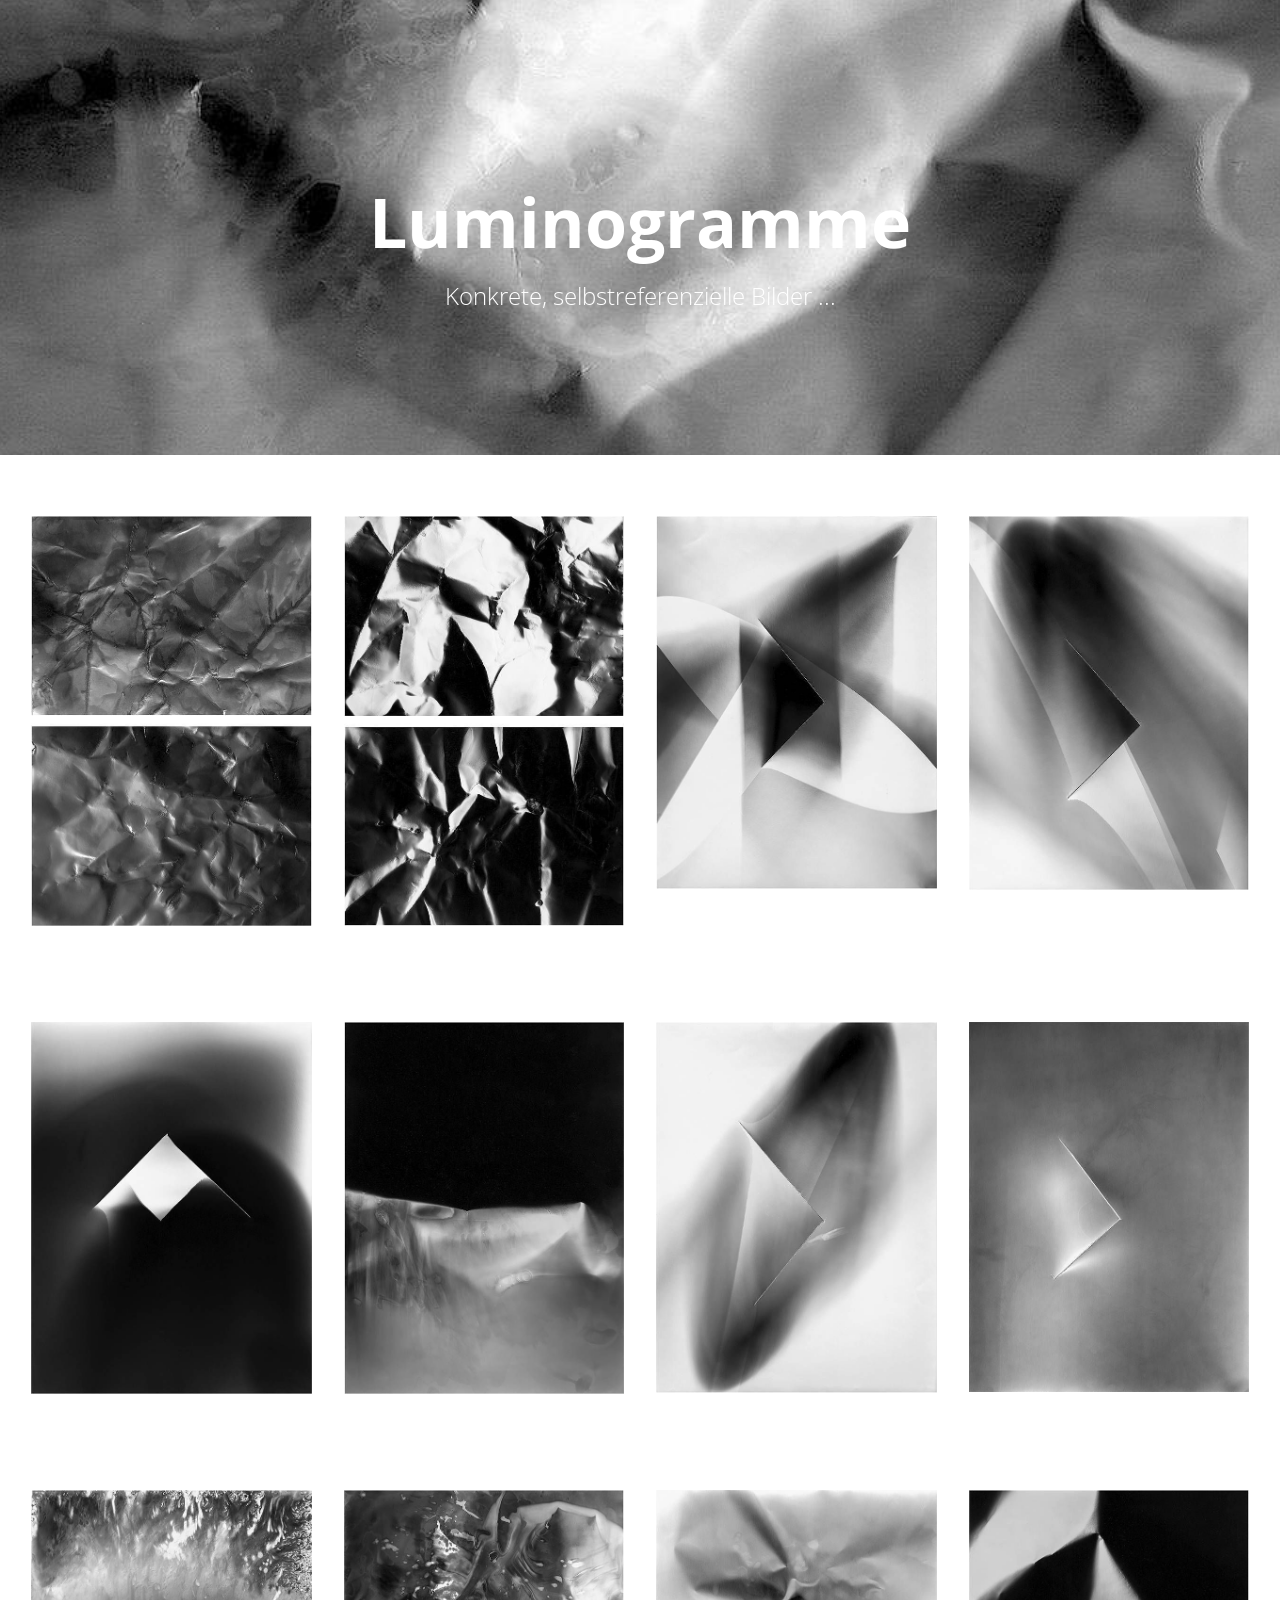
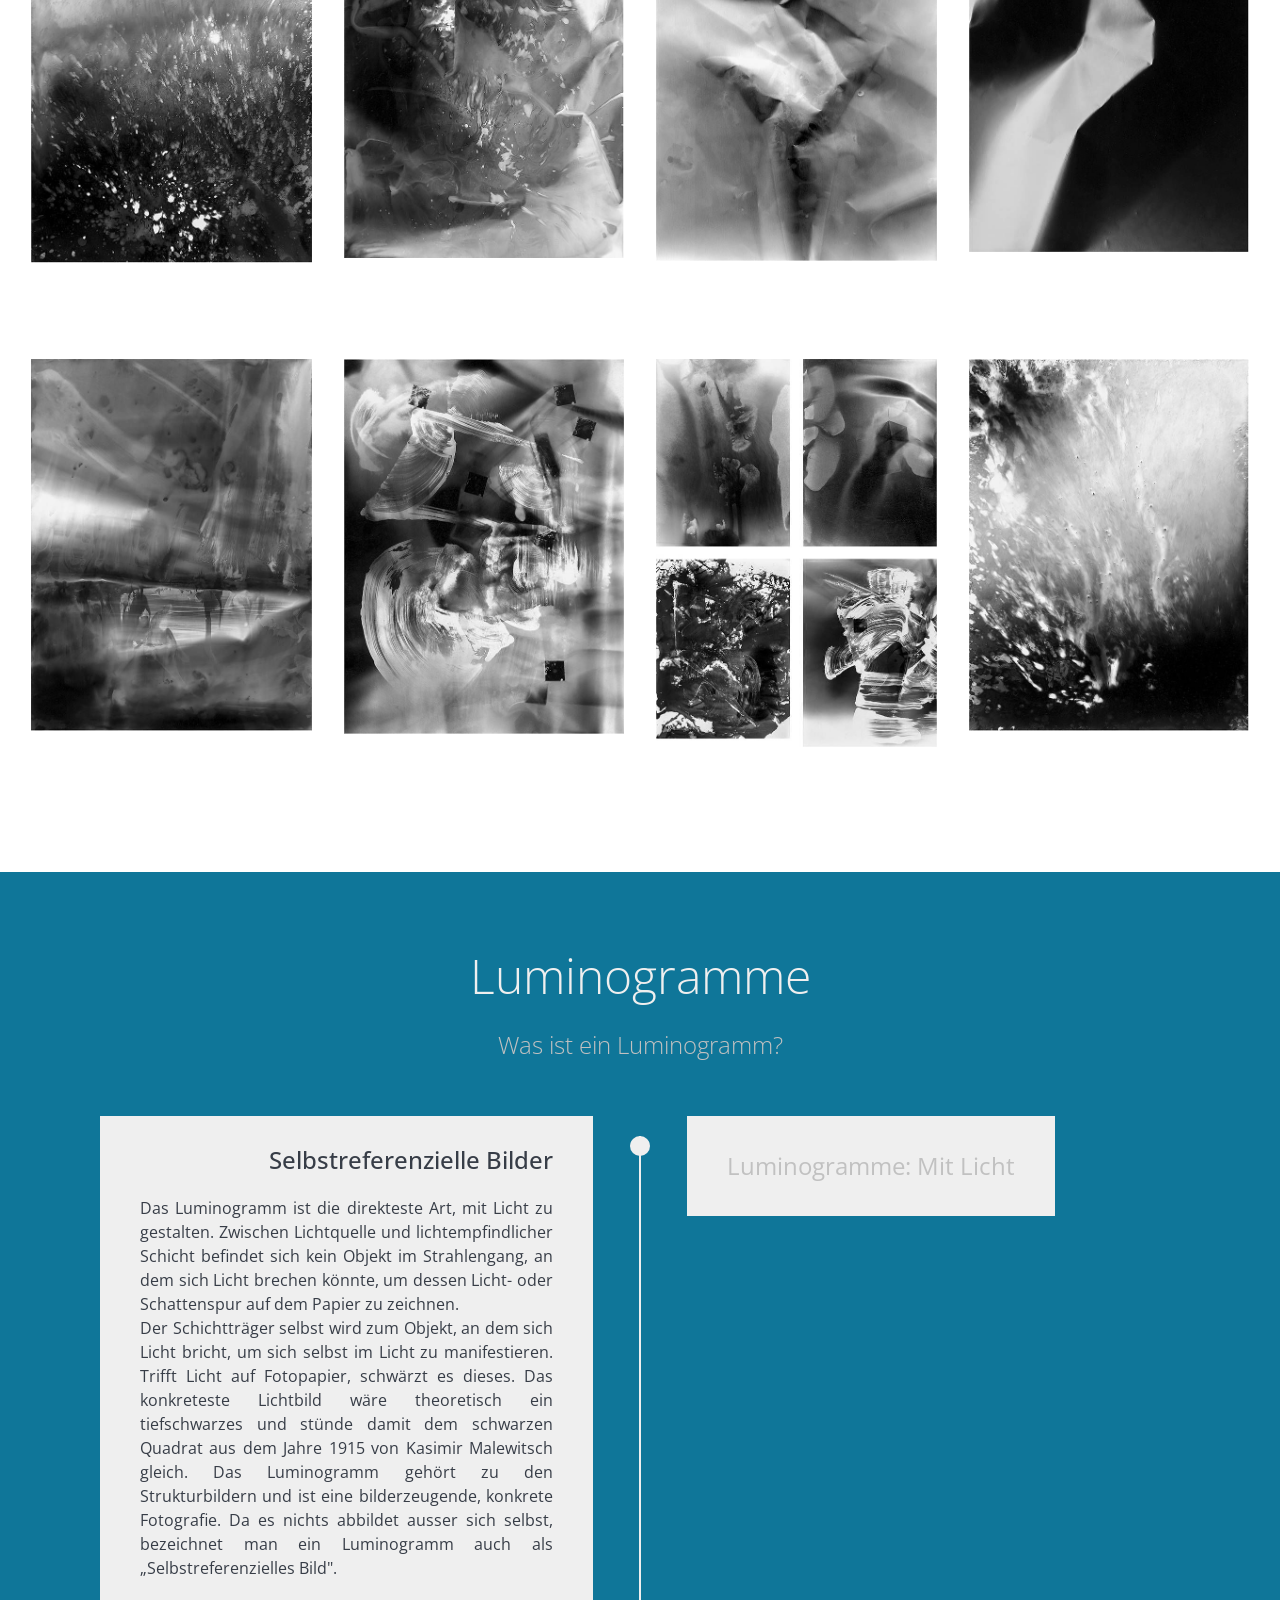
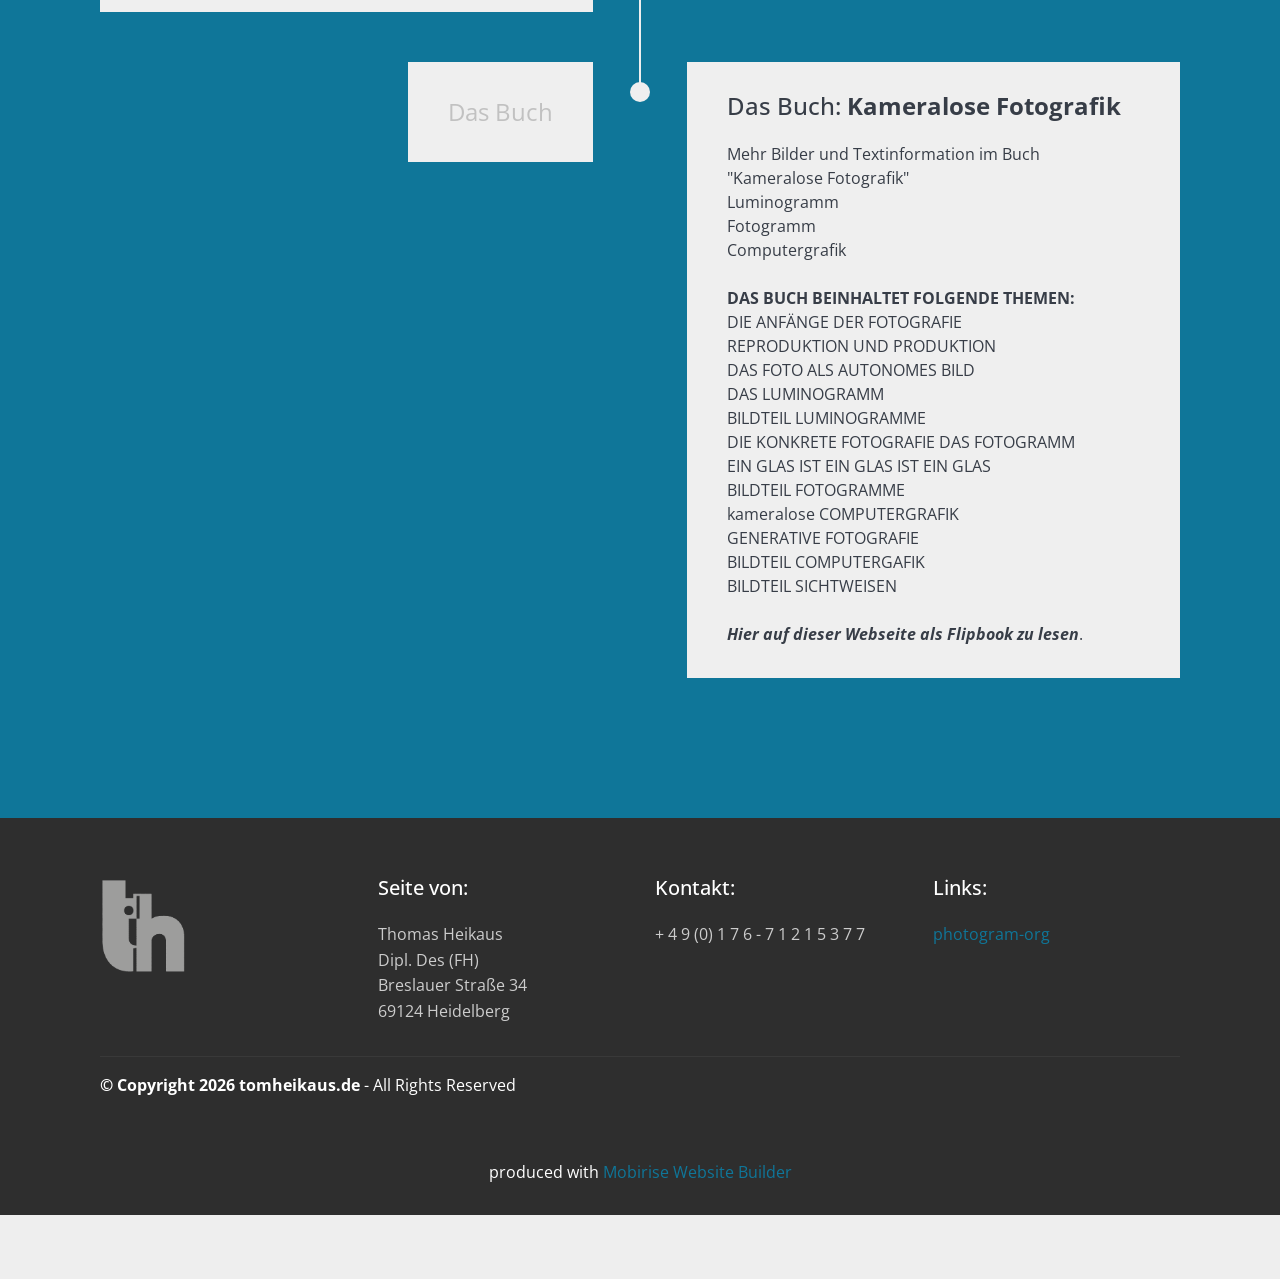
==== commit 6f49be88: "Add files via upload" ====
--- a/index.html
+++ b/index.html
@@ -11,21 +11,18 @@
   
   
   <title>Home</title>
-  <link rel="stylesheet" href="assets/web/assets/mobirise-icons2/mobirise2.css">
-  <link rel="stylesheet" href="assets/web/assets/mobirise-icons-bold/mobirise-icons-bold.css">
   <link rel="stylesheet" href="assets/bootstrap/css/bootstrap.min.css">
   <link rel="stylesheet" href="assets/bootstrap/css/bootstrap-grid.min.css">
   <link rel="stylesheet" href="assets/bootstrap/css/bootstrap-reboot.min.css">
   <link rel="stylesheet" href="assets/tether/tether.min.css">
   <link rel="stylesheet" href="assets/animatecss/animate.min.css">
-  <link rel="stylesheet" href="assets/dropdown/css/style.css">
   <link rel="stylesheet" href="assets/socicon/css/styles.css">
   <link rel="stylesheet" href="assets/theme/css/style.css">
   <link rel="preload" href="https://fonts.googleapis.com/css?family=Open+Sans:300,300i,400,400i,600,600i,700,700i,800,800i&display=swap" as="style" onload="this.onload=null;this.rel='stylesheet'">
   <noscript><link rel="stylesheet" href="https://fonts.googleapis.com/css?family=Open+Sans:300,300i,400,400i,600,600i,700,700i,800,800i&display=swap"></noscript>
   <link rel="preload" href="https://fonts.googleapis.com/css?family=Roboto:100,100i,300,300i,400,400i,500,500i,700,700i,900,900i&display=swap" as="style" onload="this.onload=null;this.rel='stylesheet'">
   <noscript><link rel="stylesheet" href="https://fonts.googleapis.com/css?family=Roboto:100,100i,300,300i,400,400i,500,500i,700,700i,900,900i&display=swap"></noscript>
-  <link rel="preload" as="style" href="assets/mobirise/css/mbr-additional.css?v=Z1t3VO"><link rel="stylesheet" href="assets/mobirise/css/mbr-additional.css?v=Z1t3VO" type="text/css">
+  <link rel="preload" as="style" href="assets/mobirise/css/mbr-additional.css?v=Owf1mO"><link rel="stylesheet" href="assets/mobirise/css/mbr-additional.css?v=Owf1mO" type="text/css">
 
   
   
@@ -33,43 +30,7 @@
 </head>
 <body>
   
-  <section class="menu cid-qAMLA61ljO" once="menu" id="menu1-6">
-
-    
-
-    <nav class="navbar navbar-expand beta-menu navbar-dropdown align-items-center navbar-fixed-top collapsed">
-        <button class="navbar-toggler navbar-toggler-right" type="button" data-toggle="collapse" data-target="#navbarSupportedContent" aria-controls="navbarSupportedContent" aria-expanded="false" aria-label="Toggle navigation">
-            <div class="hamburger">
-                <span></span>
-                <span></span>
-                <span></span>
-                <span></span>
-            </div>
-        </button>
-        <div class="menu-logo">
-            <div class="navbar-brand">
-                <span class="navbar-logo">
-                    <a href="http://www.tomheikaus.de">
-                         <img src="assets/images/thd-18.gif" alt="Tom Heikaus" title="" style="height: 5rem;">
-                    </a>
-                </span>
-                <span class="navbar-caption-wrap"><a class="navbar-caption text-white text-primary display-7" href="https://tomheikaus.de"><span class="mbrib-more-horizontal mbr-iconfont mbr-iconfont-btn"></span>https://tomheikaus.de<br><br></a></span>
-            </div>
-        </div>
-        <div class="collapse navbar-collapse" id="navbarSupportedContent">
-            <ul class="navbar-nav nav-dropdown" data-app-modern-menu="true"><li class="nav-item">
-                    <a class="nav-link link text-white display-4" href="https://mobirise.com">
-                        &nbsp; &nbsp; &nbsp; &nbsp; &nbsp; &nbsp; &nbsp; &nbsp; &nbsp; &nbsp; &nbsp;&nbsp;</a>
-                </li>
-                <li class="nav-item">
-                    <a class="nav-link link text-white display-4" href="https://mobirise.com">&nbsp; &nbsp; &nbsp; &nbsp; &nbsp; &nbsp; &nbsp; &nbsp; &nbsp; &nbsp; &nbsp;</a>
-                </li></ul>
-            <div class="navbar-buttons mbr-section-btn"><a class="btn btn-sm btn-white-outline display-4" href="index.html"><span class="mobi-mbri mobi-mbri-sun2 mbr-iconfont mbr-iconfont-btn" style="color: rgb(239, 239, 239);"></span>_zu "Luminogramme"</a>  <a class="btn btn-sm btn-white-outline display-4" href="page1.html"><span class="mobi-mbri mobi-mbri-sun mbr-iconfont mbr-iconfont-btn" style="color: rgb(239, 239, 239);"></span>_zu "Fotogramme"</a> <a class="btn btn-sm btn-white-outline display-4" href="page2.html"><span class="mobi-mbri mobi-mbri-laptop mbr-iconfont mbr-iconfont-btn" style="color: rgb(239, 239, 239);"></span>_zur "Computergrafik"</a>  <a class="btn btn-sm btn-white-outline display-4" href="page5.html"><span class="mobi-mbri mobi-mbri-info mbr-iconfont mbr-iconfont-btn" style="color: rgb(239, 239, 239);"></span>_zum "Impressum"</a></div>
-        </div>
-    </nav>
-</section>
-
-<section class="mbr-section content5 cid-vdHuXjgoYk mbr-parallax-background" id="content5-57">
+  <section class="mbr-section content5 cid-vdHuXjgoYk mbr-parallax-background" id="content5-57">
 
     
 
@@ -468,7 +429,7 @@
             </div>
         </div>
     </div>
-</section><section class="display-7" style="padding: 0;align-items: center;justify-content: center;flex-wrap: wrap;    align-content: center;display: flex;position: relative;height: 4rem;"><a href="https://mobiri.se/2760074" style="flex: 1 1;height: 4rem;position: absolute;width: 100%;z-index: 1;"><img alt="" style="height: 4rem;" src="[data-uri]"></a><p style="margin: 0;text-align: center;" class="display-7">&#8204;</p><a style="z-index:1" href="https://mobirise.com/html-builder.html">HTML Website Maker</a></section><script src="assets/popper/popper.min.js"></script>  <script src="assets/web/assets/jquery/jquery.min.js"></script>  <script src="assets/bootstrap/js/bootstrap.min.js"></script>  <script src="assets/tether/tether.min.js"></script>  <script src="assets/smoothscroll/smooth-scroll.js"></script>  <script src="assets/viewportchecker/jquery.viewportchecker.js"></script>  <script src="assets/dropdown/js/nav-dropdown.js"></script>  <script src="assets/dropdown/js/navbar-dropdown.js"></script>  <script src="assets/touchswipe/jquery.touch-swipe.min.js"></script>  <script src="assets/parallax/jarallax.min.js"></script>  <script src="assets/theme/js/script.js"></script>  
+</section><section class="display-7" style="padding: 0;align-items: center;justify-content: center;flex-wrap: wrap;    align-content: center;display: flex;position: relative;height: 4rem;"><a href="https://mobiri.se/2760074" style="flex: 1 1;height: 4rem;position: absolute;width: 100%;z-index: 1;"><img alt="" style="height: 4rem;" src="[data-uri]"></a><p style="margin: 0;text-align: center;" class="display-7">&#8204;</p><a style="z-index:1" href="https://mobirise.com/builder/ai-website-generator.html">AI Website Generator</a></section><script src="assets/popper/popper.min.js"></script>  <script src="assets/web/assets/jquery/jquery.min.js"></script>  <script src="assets/bootstrap/js/bootstrap.min.js"></script>  <script src="assets/tether/tether.min.js"></script>  <script src="assets/smoothscroll/smooth-scroll.js"></script>  <script src="assets/viewportchecker/jquery.viewportchecker.js"></script>  <script src="assets/parallax/jarallax.min.js"></script>  <script src="assets/theme/js/script.js"></script>  
   
   
  <div id="scrollToTop" class="scrollToTop mbr-arrow-up"><a style="text-align: center;"><i class="mbr-arrow-up-icon mbr-arrow-up-icon-cm cm-icon cm-icon-smallarrow-up"></i></a></div>
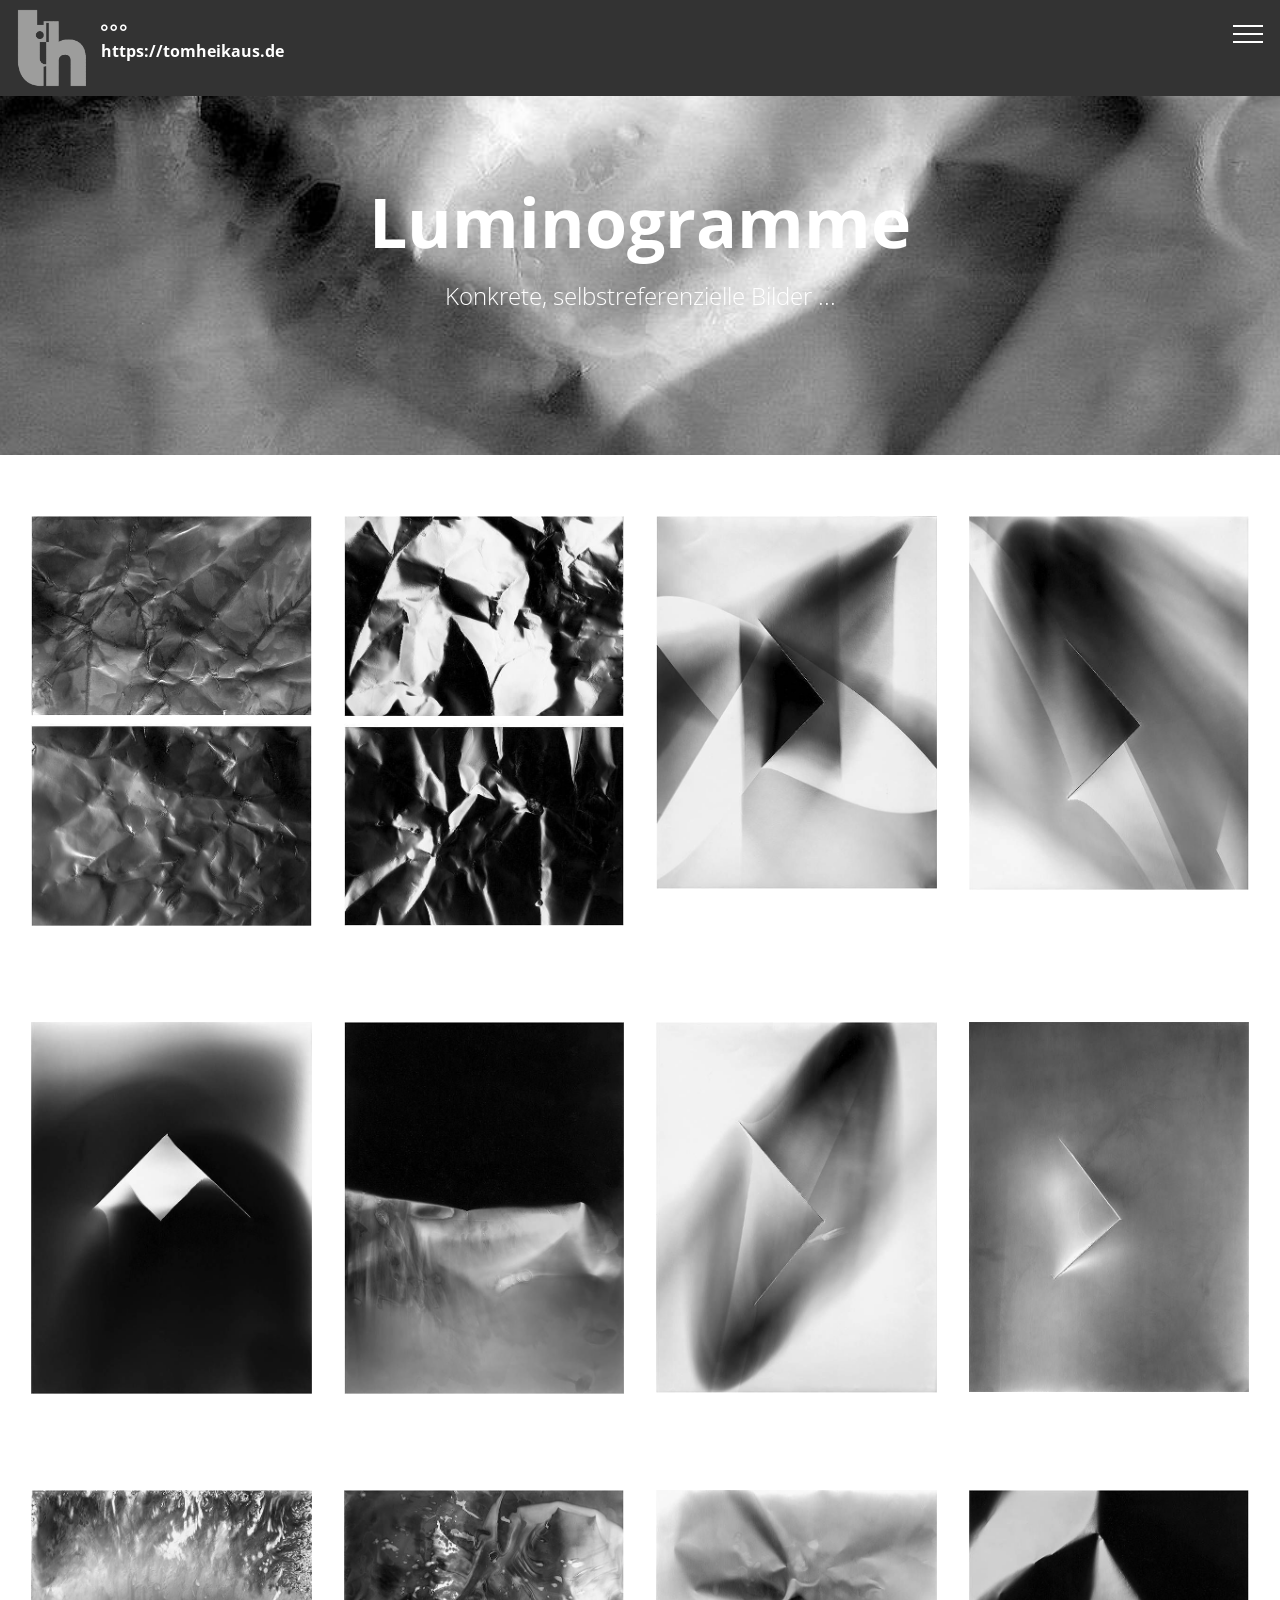
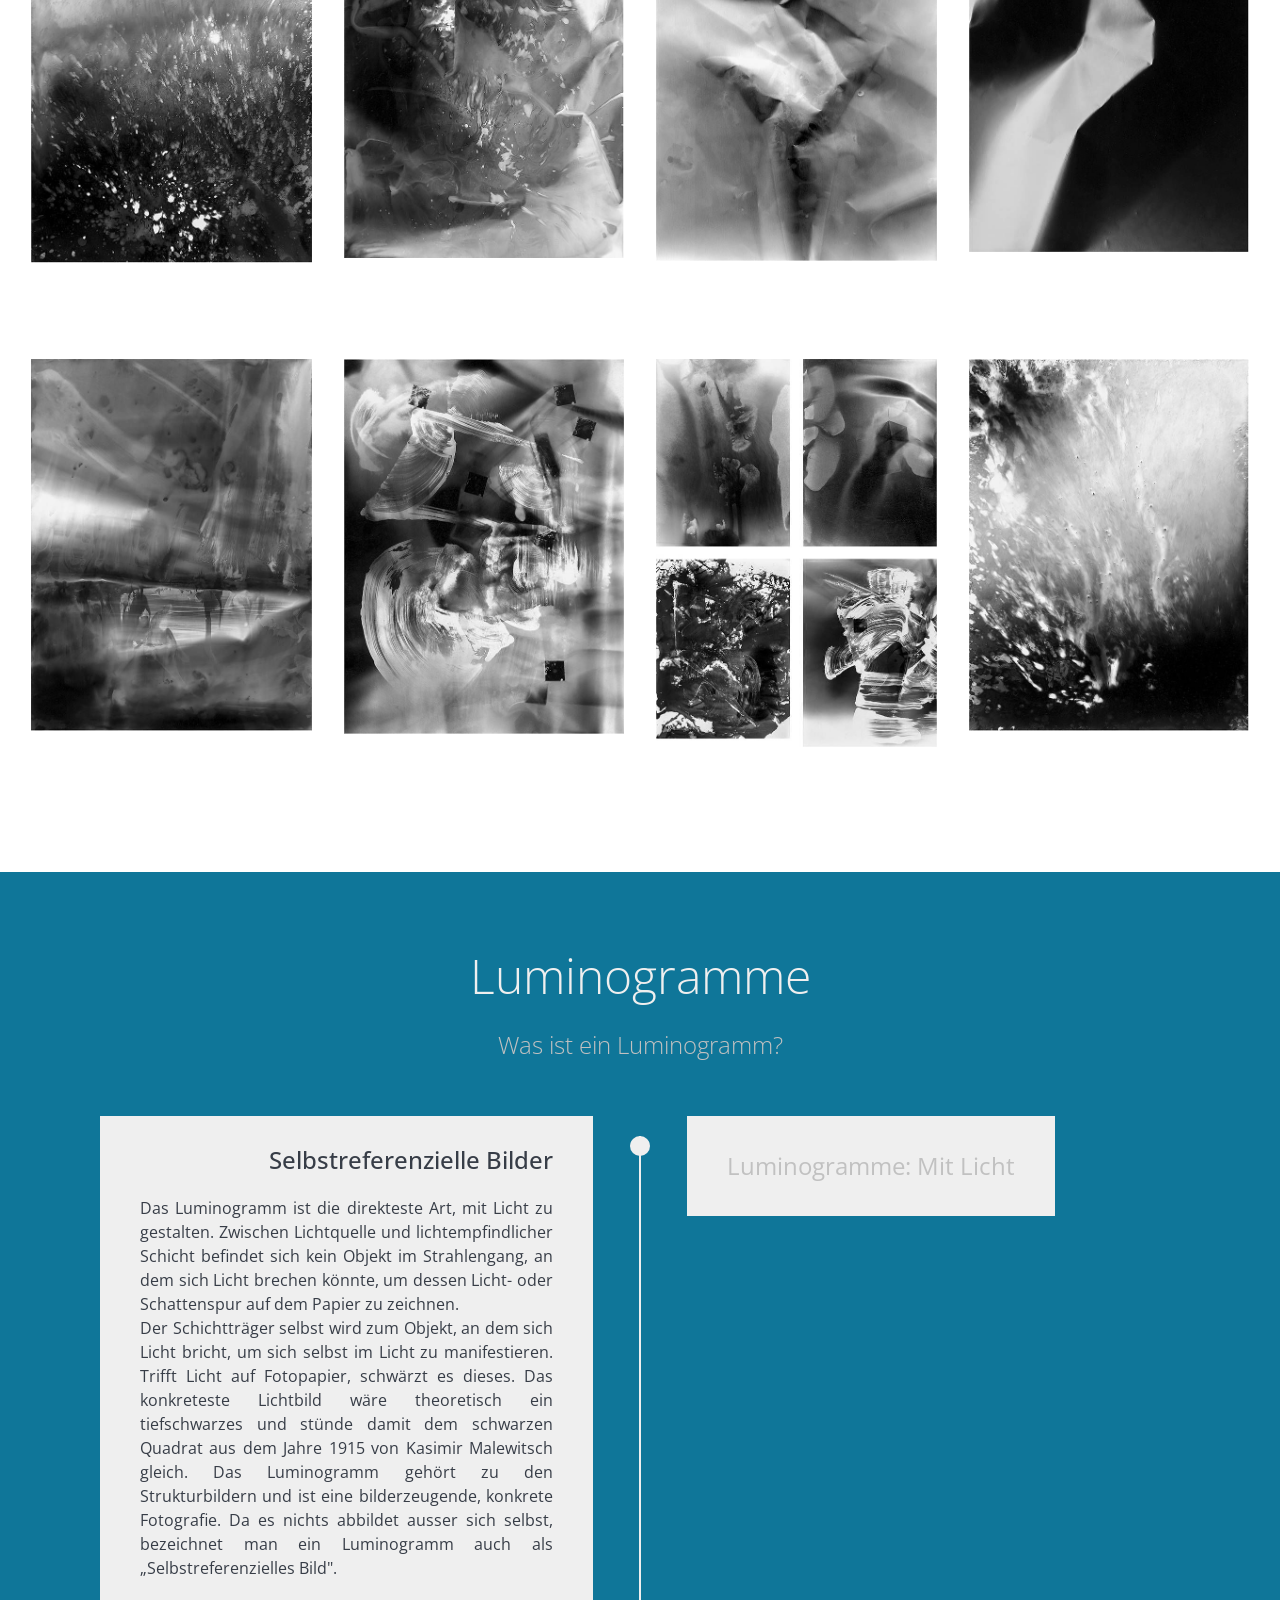
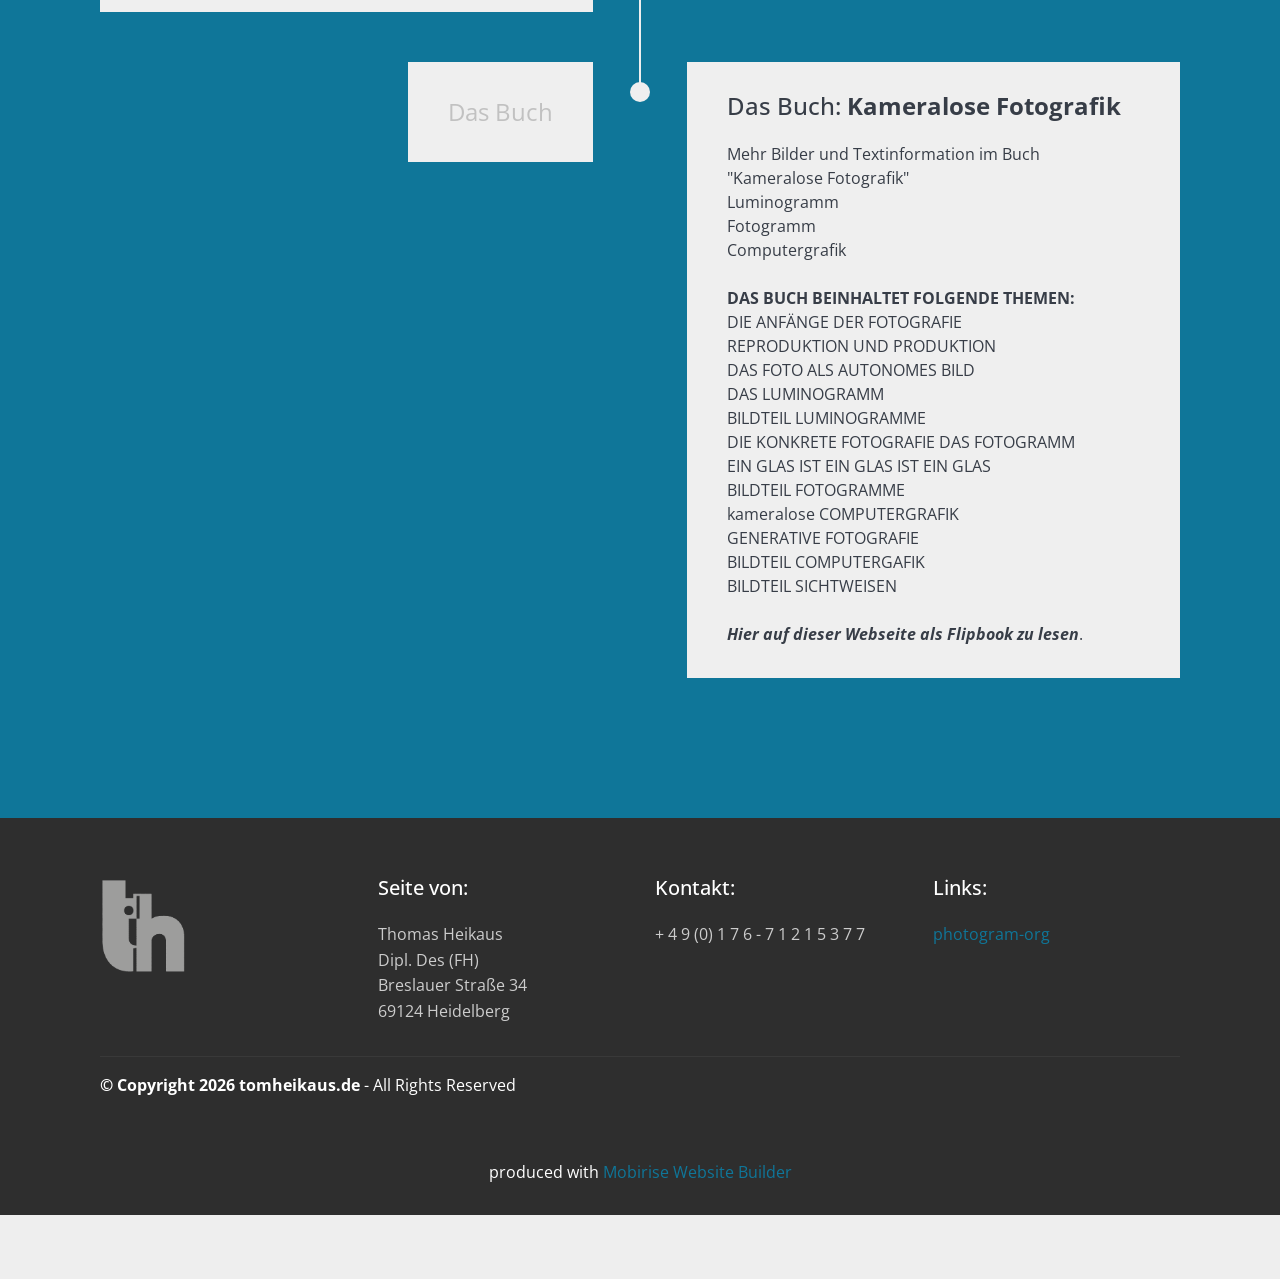
==== commit 3c3475f7: "Add files via upload" ====
--- a/index.html
+++ b/index.html
@@ -11,18 +11,21 @@
   
   
   <title>Home</title>
+  <link rel="stylesheet" href="assets/web/assets/mobirise-icons2/mobirise2.css">
+  <link rel="stylesheet" href="assets/web/assets/mobirise-icons-bold/mobirise-icons-bold.css">
   <link rel="stylesheet" href="assets/bootstrap/css/bootstrap.min.css">
   <link rel="stylesheet" href="assets/bootstrap/css/bootstrap-grid.min.css">
   <link rel="stylesheet" href="assets/bootstrap/css/bootstrap-reboot.min.css">
   <link rel="stylesheet" href="assets/tether/tether.min.css">
   <link rel="stylesheet" href="assets/animatecss/animate.min.css">
+  <link rel="stylesheet" href="assets/dropdown/css/style.css">
   <link rel="stylesheet" href="assets/socicon/css/styles.css">
   <link rel="stylesheet" href="assets/theme/css/style.css">
   <link rel="preload" href="https://fonts.googleapis.com/css?family=Open+Sans:300,300i,400,400i,600,600i,700,700i,800,800i&display=swap" as="style" onload="this.onload=null;this.rel='stylesheet'">
   <noscript><link rel="stylesheet" href="https://fonts.googleapis.com/css?family=Open+Sans:300,300i,400,400i,600,600i,700,700i,800,800i&display=swap"></noscript>
   <link rel="preload" href="https://fonts.googleapis.com/css?family=Roboto:100,100i,300,300i,400,400i,500,500i,700,700i,900,900i&display=swap" as="style" onload="this.onload=null;this.rel='stylesheet'">
   <noscript><link rel="stylesheet" href="https://fonts.googleapis.com/css?family=Roboto:100,100i,300,300i,400,400i,500,500i,700,700i,900,900i&display=swap"></noscript>
-  <link rel="preload" as="style" href="assets/mobirise/css/mbr-additional.css?v=Owf1mO"><link rel="stylesheet" href="assets/mobirise/css/mbr-additional.css?v=Owf1mO" type="text/css">
+  <link rel="preload" as="style" href="assets/mobirise/css/mbr-additional.css?v=9U78D9"><link rel="stylesheet" href="assets/mobirise/css/mbr-additional.css?v=9U78D9" type="text/css">
 
   
   
@@ -30,7 +33,43 @@
 </head>
 <body>
   
-  <section class="mbr-section content5 cid-vdHuXjgoYk mbr-parallax-background" id="content5-57">
+  <section class="menu cid-qAMLA61ljO" once="menu" id="menu1-6">
+
+    
+
+    <nav class="navbar navbar-expand beta-menu navbar-dropdown align-items-center navbar-fixed-top collapsed">
+        <button class="navbar-toggler navbar-toggler-right" type="button" data-toggle="collapse" data-target="#navbarSupportedContent" aria-controls="navbarSupportedContent" aria-expanded="false" aria-label="Toggle navigation">
+            <div class="hamburger">
+                <span></span>
+                <span></span>
+                <span></span>
+                <span></span>
+            </div>
+        </button>
+        <div class="menu-logo">
+            <div class="navbar-brand">
+                <span class="navbar-logo">
+                    <a href="http://www.tomheikaus.de">
+                         <img src="assets/images/thd-18.gif" alt="Tom Heikaus" title="" style="height: 5rem;">
+                    </a>
+                </span>
+                <span class="navbar-caption-wrap"><a class="navbar-caption text-white text-primary display-7" href="https://tomheikaus.de"><span class="mbrib-more-horizontal mbr-iconfont mbr-iconfont-btn"></span>https://tomheikaus.de<br><br></a></span>
+            </div>
+        </div>
+        <div class="collapse navbar-collapse" id="navbarSupportedContent">
+            <ul class="navbar-nav nav-dropdown" data-app-modern-menu="true"><li class="nav-item">
+                    <a class="nav-link link text-white display-4" href="https://mobirise.com">
+                        &nbsp; &nbsp; &nbsp; &nbsp; &nbsp; &nbsp; &nbsp; &nbsp; &nbsp; &nbsp; &nbsp;&nbsp;</a>
+                </li>
+                <li class="nav-item">
+                    <a class="nav-link link text-white display-4" href="https://mobirise.com">&nbsp; &nbsp; &nbsp; &nbsp; &nbsp; &nbsp; &nbsp; &nbsp; &nbsp; &nbsp; &nbsp;</a>
+                </li></ul>
+            <div class="navbar-buttons mbr-section-btn"><a class="btn btn-sm btn-white-outline display-4" href="index.html"><span class="mobi-mbri mobi-mbri-sun2 mbr-iconfont mbr-iconfont-btn" style="color: rgb(239, 239, 239);"></span>_zu "Luminogramme"</a>  <a class="btn btn-sm btn-white-outline display-4" href="page1.html"><span class="mobi-mbri mobi-mbri-sun mbr-iconfont mbr-iconfont-btn" style="color: rgb(239, 239, 239);"></span>_zu "Fotogramme"</a></div>
+        </div>
+    </nav>
+</section>
+
+<section class="mbr-section content5 cid-vdHuXjgoYk mbr-parallax-background" id="content5-57">
 
     
 
@@ -429,7 +468,7 @@
             </div>
         </div>
     </div>
-</section><section class="display-7" style="padding: 0;align-items: center;justify-content: center;flex-wrap: wrap;    align-content: center;display: flex;position: relative;height: 4rem;"><a href="https://mobiri.se/2760074" style="flex: 1 1;height: 4rem;position: absolute;width: 100%;z-index: 1;"><img alt="" style="height: 4rem;" src="[data-uri]"></a><p style="margin: 0;text-align: center;" class="display-7">&#8204;</p><a style="z-index:1" href="https://mobirise.com/builder/ai-website-generator.html">AI Website Generator</a></section><script src="assets/popper/popper.min.js"></script>  <script src="assets/web/assets/jquery/jquery.min.js"></script>  <script src="assets/bootstrap/js/bootstrap.min.js"></script>  <script src="assets/tether/tether.min.js"></script>  <script src="assets/smoothscroll/smooth-scroll.js"></script>  <script src="assets/viewportchecker/jquery.viewportchecker.js"></script>  <script src="assets/parallax/jarallax.min.js"></script>  <script src="assets/theme/js/script.js"></script>  
+</section><section class="display-7" style="padding: 0;align-items: center;justify-content: center;flex-wrap: wrap;    align-content: center;display: flex;position: relative;height: 4rem;"><a href="https://mobiri.se/2760074" style="flex: 1 1;height: 4rem;position: absolute;width: 100%;z-index: 1;"><img alt="" style="height: 4rem;" src="[data-uri]"></a><p style="margin: 0;text-align: center;" class="display-7">&#8204;</p><a style="z-index:1" href="https://mobirise.com/offline-website-builder.html">Offline Website Builder</a></section><script src="assets/popper/popper.min.js"></script>  <script src="assets/web/assets/jquery/jquery.min.js"></script>  <script src="assets/bootstrap/js/bootstrap.min.js"></script>  <script src="assets/tether/tether.min.js"></script>  <script src="assets/smoothscroll/smooth-scroll.js"></script>  <script src="assets/viewportchecker/jquery.viewportchecker.js"></script>  <script src="assets/dropdown/js/nav-dropdown.js"></script>  <script src="assets/dropdown/js/navbar-dropdown.js"></script>  <script src="assets/touchswipe/jquery.touch-swipe.min.js"></script>  <script src="assets/parallax/jarallax.min.js"></script>  <script src="assets/theme/js/script.js"></script>  
   
   
  <div id="scrollToTop" class="scrollToTop mbr-arrow-up"><a style="text-align: center;"><i class="mbr-arrow-up-icon mbr-arrow-up-icon-cm cm-icon cm-icon-smallarrow-up"></i></a></div>
--- a/assets/web/assets/mobirise-icons2/mobirise2.css
+++ b/assets/web/assets/mobirise-icons2/mobirise2.css
@@ -0,0 +1,499 @@
+@font-face {
+  font-family: 'Moririse2';
+  font-display: swap;
+  src:  url('mobirise2.eot?f2bix4');
+  src:  url('mobirise2.eot?f2bix4#iefix') format('embedded-opentype'),
+    url('mobirise2.woff2?f2bix4') format('woff2'),
+    url('mobirise2.woff?f2bix4') format('woff'),
+    url('mobirise2.ttf?f2bix4') format('truetype'),
+    url('mobirise2.svg?f2bix4#mobirise2') format('svg');
+  font-weight: normal;
+  font-style: normal;
+}
+
+[class^="mobi-"], [class*=" mobi-"] {
+  /* use !important to prevent issues with browser extensions that change fonts */
+  font-family: 'Moririse2' !important;
+  speak: none;
+  font-style: normal;
+  font-weight: normal;
+  font-variant: normal;
+  text-transform: none;
+  line-height: 1;
+
+  /* Better Font Rendering =========== */
+  -webkit-font-smoothing: antialiased;
+  -moz-osx-font-smoothing: grayscale;
+}
+
+.mobi-mbri-add-submenu:before {
+  content: "\e900";
+}
+.mobi-mbri-alert:before {
+  content: "\e901";
+}
+.mobi-mbri-align-center:before {
+  content: "\e902";
+}
+.mobi-mbri-align-justify:before {
+  content: "\e903";
+}
+.mobi-mbri-align-left:before {
+  content: "\e904";
+}
+.mobi-mbri-align-right:before {
+  content: "\e905";
+}
+.mobi-mbri-android:before {
+  content: "\e906";
+}
+.mobi-mbri-apple:before {
+  content: "\e907";
+}
+.mobi-mbri-arrow-down:before {
+  content: "\e908";
+}
+.mobi-mbri-arrow-next:before {
+  content: "\e909";
+}
+.mobi-mbri-arrow-prev:before {
+  content: "\e90a";
+}
+.mobi-mbri-arrow-up:before {
+  content: "\e90b";
+}
+.mobi-mbri-bold:before {
+  content: "\e90c";
+}
+.mobi-mbri-bookmark:before {
+  content: "\e90d";
+}
+.mobi-mbri-bootstrap:before {
+  content: "\e90e";
+}
+.mobi-mbri-briefcase:before {
+  content: "\e90f";
+}
+.mobi-mbri-browse:before {
+  content: "\e910";
+}
+.mobi-mbri-bulleted-list:before {
+  content: "\e911";
+}
+.mobi-mbri-calendar:before {
+  content: "\e912";
+}
+.mobi-mbri-camera:before {
+  content: "\e913";
+}
+.mobi-mbri-cart-add:before {
+  content: "\e914";
+}
+.mobi-mbri-cart-full:before {
+  content: "\e915";
+}
+.mobi-mbri-cash:before {
+  content: "\e916";
+}
+.mobi-mbri-change-style:before {
+  content: "\e917";
+}
+.mobi-mbri-chat:before {
+  content: "\e918";
+}
+.mobi-mbri-clock:before {
+  content: "\e919";
+}
+.mobi-mbri-close:before {
+  content: "\e91a";
+}
+.mobi-mbri-cloud:before {
+  content: "\e91b";
+}
+.mobi-mbri-code:before {
+  content: "\e91c";
+}
+.mobi-mbri-contact-form:before {
+  content: "\e91d";
+}
+.mobi-mbri-credit-card:before {
+  content: "\e91e";
+}
+.mobi-mbri-cursor-click:before {
+  content: "\e91f";
+}
+.mobi-mbri-cust-feedback:before {
+  content: "\e920";
+}
+.mobi-mbri-database:before {
+  content: "\e921";
+}
+.mobi-mbri-delivery:before {
+  content: "\e922";
+}
+.mobi-mbri-desktop:before {
+  content: "\e923";
+}
+.mobi-mbri-devices:before {
+  content: "\e924";
+}
+.mobi-mbri-down:before {
+  content: "\e925";
+}
+.mobi-mbri-download-2:before {
+  content: "\e926";
+}
+.mobi-mbri-download:before {
+  content: "\e927";
+}
+.mobi-mbri-drag-n-drop-2:before {
+  content: "\e928";
+}
+.mobi-mbri-drag-n-drop:before {
+  content: "\e929";
+}
+.mobi-mbri-edit-2:before {
+  content: "\e92a";
+}
+.mobi-mbri-edit:before {
+  content: "\e92b";
+}
+.mobi-mbri-error:before {
+  content: "\e92c";
+}
+.mobi-mbri-extension:before {
+  content: "\e92d";
+}
+.mobi-mbri-features:before {
+  content: "\e92e";
+}
+.mobi-mbri-file:before {
+  content: "\e92f";
+}
+.mobi-mbri-flag:before {
+  content: "\e930";
+}
+.mobi-mbri-folder:before {
+  content: "\e931";
+}
+.mobi-mbri-gift:before {
+  content: "\e932";
+}
+.mobi-mbri-github:before {
+  content: "\e933";
+}
+.mobi-mbri-globe-2:before {
+  content: "\e934";
+}
+.mobi-mbri-globe:before {
+  content: "\e935";
+}
+.mobi-mbri-growing-chart:before {
+  content: "\e936";
+}
+.mobi-mbri-hearth:before {
+  content: "\e937";
+}
+.mobi-mbri-help:before {
+  content: "\e938";
+}
+.mobi-mbri-home:before {
+  content: "\e939";
+}
+.mobi-mbri-hot-cup:before {
+  content: "\e93a";
+}
+.mobi-mbri-idea:before {
+  content: "\e93b";
+}
+.mobi-mbri-image-gallery:before {
+  content: "\e93c";
+}
+.mobi-mbri-image-slider:before {
+  content: "\e93d";
+}
+.mobi-mbri-info:before {
+  content: "\e93e";
+}
+.mobi-mbri-italic:before {
+  content: "\e93f";
+}
+.mobi-mbri-key:before {
+  content: "\e940";
+}
+.mobi-mbri-laptop:before {
+  content: "\e941";
+}
+.mobi-mbri-layers:before {
+  content: "\e942";
+}
+.mobi-mbri-left-right:before {
+  content: "\e943";
+}
+.mobi-mbri-left:before {
+  content: "\e944";
+}
+.mobi-mbri-letter:before {
+  content: "\e945";
+}
+.mobi-mbri-like:before {
+  content: "\e946";
+}
+.mobi-mbri-link:before {
+  content: "\e947";
+}
+.mobi-mbri-lock:before {
+  content: "\e948";
+}
+.mobi-mbri-login:before {
+  content: "\e949";
+}
+.mobi-mbri-logout:before {
+  content: "\e94a";
+}
+.mobi-mbri-magic-stick:before {
+  content: "\e94b";
+}
+.mobi-mbri-map-pin:before {
+  content: "\e94c";
+}
+.mobi-mbri-menu:before {
+  content: "\e94d";
+}
+.mobi-mbri-mobile-2:before {
+  content: "\e94e";
+}
+.mobi-mbri-mobile-horizontal:before {
+  content: "\e94f";
+}
+.mobi-mbri-mobile:before {
+  content: "\e950";
+}
+.mobi-mbri-mobirise:before {
+  content: "\e951";
+}
+.mobi-mbri-more-horizontal:before {
+  content: "\e952";
+}
+.mobi-mbri-more-vertical:before {
+  content: "\e953";
+}
+.mobi-mbri-music:before {
+  content: "\e954";
+}
+.mobi-mbri-new-file:before {
+  content: "\e955";
+}
+.mobi-mbri-numbered-list:before {
+  content: "\e956";
+}
+.mobi-mbri-opened-folder:before {
+  content: "\e957";
+}
+.mobi-mbri-pages:before {
+  content: "\e958";
+}
+.mobi-mbri-paper-plane:before {
+  content: "\e959";
+}
+.mobi-mbri-paperclip:before {
+  content: "\e95a";
+}
+.mobi-mbri-phone:before {
+  content: "\e95b";
+}
+.mobi-mbri-photo:before {
+  content: "\e95c";
+}
+.mobi-mbri-photos:before {
+  content: "\e95d";
+}
+.mobi-mbri-pin:before {
+  content: "\e95e";
+}
+.mobi-mbri-play:before {
+  content: "\e95f";
+}
+.mobi-mbri-plus:before {
+  content: "\e960";
+}
+.mobi-mbri-preview:before {
+  content: "\e961";
+}
+.mobi-mbri-print:before {
+  content: "\e962";
+}
+.mobi-mbri-protect:before {
+  content: "\e963";
+}
+.mobi-mbri-question:before {
+  content: "\e964";
+}
+.mobi-mbri-quote-left:before {
+  content: "\e965";
+}
+.mobi-mbri-quote-right:before {
+  content: "\e966";
+}
+.mobi-mbri-redo:before {
+  content: "\e967";
+}
+.mobi-mbri-refresh:before {
+  content: "\e968";
+}
+.mobi-mbri-responsive-2:before {
+  content: "\e969";
+}
+.mobi-mbri-responsive:before {
+  content: "\e96a";
+}
+.mobi-mbri-right:before {
+  content: "\e96b";
+}
+.mobi-mbri-rocket:before {
+  content: "\e96c";
+}
+.mobi-mbri-sad-face:before {
+  content: "\e96d";
+}
+.mobi-mbri-sale:before {
+  content: "\e96e";
+}
+.mobi-mbri-save:before {
+  content: "\e96f";
+}
+.mobi-mbri-search:before {
+  content: "\e970";
+}
+.mobi-mbri-setting-2:before {
+  content: "\e971";
+}
+.mobi-mbri-setting-3:before {
+  content: "\e972";
+}
+.mobi-mbri-setting:before {
+  content: "\e973";
+}
+.mobi-mbri-share:before {
+  content: "\e974";
+}
+.mobi-mbri-shopping-bag:before {
+  content: "\e975";
+}
+.mobi-mbri-shopping-basket:before {
+  content: "\e976";
+}
+.mobi-mbri-shopping-cart:before {
+  content: "\e977";
+}
+.mobi-mbri-sites:before {
+  content: "\e978";
+}
+.mobi-mbri-smile-face:before {
+  content: "\e979";
+}
+.mobi-mbri-speed:before {
+  content: "\e97a";
+}
+.mobi-mbri-star:before {
+  content: "\e97b";
+}
+.mobi-mbri-success:before {
+  content: "\e97c";
+}
+.mobi-mbri-sun:before {
+  content: "\e97d";
+}
+.mobi-mbri-sun2:before {
+  content: "\e97e";
+}
+.mobi-mbri-tablet-vertical:before {
+  content: "\e97f";
+}
+.mobi-mbri-tablet:before {
+  content: "\e980";
+}
+.mobi-mbri-target:before {
+  content: "\e981";
+}
+.mobi-mbri-timer:before {
+  content: "\e982";
+}
+.mobi-mbri-to-ftp:before {
+  content: "\e983";
+}
+.mobi-mbri-to-local-drive:before {
+  content: "\e984";
+}
+.mobi-mbri-touch-swipe:before {
+  content: "\e985";
+}
+.mobi-mbri-touch:before {
+  content: "\e986";
+}
+.mobi-mbri-trash:before {
+  content: "\e987";
+}
+.mobi-mbri-underline:before {
+  content: "\e988";
+}
+.mobi-mbri-undo:before {
+  content: "\e989";
+}
+.mobi-mbri-unlink:before {
+  content: "\e98a";
+}
+.mobi-mbri-unlock:before {
+  content: "\e98b";
+}
+.mobi-mbri-up-down:before {
+  content: "\e98c";
+}
+.mobi-mbri-up:before {
+  content: "\e98d";
+}
+.mobi-mbri-update:before {
+  content: "\e98e";
+}
+.mobi-mbri-upload-2:before {
+  content: "\e98f";
+}
+.mobi-mbri-upload:before {
+  content: "\e990";
+}
+.mobi-mbri-user-2:before {
+  content: "\e991";
+}
+.mobi-mbri-user:before {
+  content: "\e992";
+}
+.mobi-mbri-users:before {
+  content: "\e993";
+}
+.mobi-mbri-video-play:before {
+  content: "\e994";
+}
+.mobi-mbri-video:before {
+  content: "\e995";
+}
+.mobi-mbri-watch:before {
+  content: "\e996";
+}
+.mobi-mbri-website-theme-2:before {
+  content: "\e997";
+}
+.mobi-mbri-website-theme:before {
+  content: "\e998";
+}
+.mobi-mbri-wifi:before {
+  content: "\e999";
+}
+.mobi-mbri-windows:before {
+  content: "\e99a";
+}
+.mobi-mbri-zoom-in:before {
+  content: "\e99b";
+}
+.mobi-mbri-zoom-out:before {
+  content: "\e99c";
+}
--- a/assets/web/assets/mobirise-icons-bold/mobirise-icons-bold.css
+++ b/assets/web/assets/mobirise-icons-bold/mobirise-icons-bold.css
@@ -0,0 +1,478 @@
+@font-face {
+  font-family: 'mobirise-icons-bold';
+  font-display: swap;
+  src:  url('mobirise-icons-bold.eot?m1l4yr');
+  src:  url('mobirise-icons-bold.eot?m1l4yr#iefix') format('embedded-opentype'),
+    url('mobirise-icons-bold.woff2?m1l4yr') format('woff2'),
+    url('mobirise-icons-bold.woff?m1l4yr') format('woff'),
+    url('mobirise-icons-bold.ttf?m1l4yr') format('truetype'),
+    url('mobirise-icons-bold.svg?m1l4yr#mobirise-icons-bold') format('svg');
+  font-weight: normal;
+  font-style: normal;
+}
+
+[class^="mbrib-"], [class*="mbrib-"] {
+  /* use !important to prevent issues with browser extensions that change fonts */
+  font-family: 'mobirise-icons-bold' !important;
+  speak: none;
+  font-style: normal;
+  font-weight: normal;
+  font-variant: normal;
+  text-transform: none;
+  line-height: 1;
+
+  /* Better Font Rendering =========== */
+  -webkit-font-smoothing: antialiased;
+  -moz-osx-font-smoothing: grayscale;
+}
+
+.mbrib-add-submenu:before {
+  content: "\e900";
+}
+.mbrib-alert:before {
+  content: "\e901";
+}
+.mbrib-align-center:before {
+  content: "\e902";
+}
+.mbrib-align-justify:before {
+  content: "\e903";
+}
+.mbrib-align-left:before {
+  content: "\e904";
+}
+.mbrib-align-right:before {
+  content: "\e905";
+}
+.mbrib-android:before {
+  content: "\e906";
+}
+.mbrib-apple:before {
+  content: "\e907";
+}
+.mbrib-arrow-down:before {
+  content: "\e908";
+}
+.mbrib-arrow-next:before {
+  content: "\e909";
+}
+.mbrib-arrow-prev:before {
+  content: "\e90a";
+}
+.mbrib-arrow-up:before {
+  content: "\e90b";
+}
+.mbrib-bold:before {
+  content: "\e90c";
+}
+.mbrib-bookmark:before {
+  content: "\e90d";
+}
+.mbrib-bootstrap:before {
+  content: "\e90e";
+}
+.mbrib-briefcase:before {
+  content: "\e90f";
+}
+.mbrib-browse:before {
+  content: "\e910";
+}
+.mbrib-bulleted-list:before {
+  content: "\e911";
+}
+.mbrib-calendar:before {
+  content: "\e912";
+}
+.mbrib-camera:before {
+  content: "\e913";
+}
+.mbrib-cart-add:before {
+  content: "\e914";
+}
+.mbrib-cart-full:before {
+  content: "\e915";
+}
+.mbrib-cash:before {
+  content: "\e916";
+}
+.mbrib-change-style:before {
+  content: "\e917";
+}
+.mbrib-chat:before {
+  content: "\e918";
+}
+.mbrib-clock:before {
+  content: "\e919";
+}
+.mbrib-close:before {
+  content: "\e91a";
+}
+.mbrib-cloud:before {
+  content: "\e91b";
+}
+.mbrib-code:before {
+  content: "\e91c";
+}
+.mbrib-contact-form:before {
+  content: "\e91d";
+}
+.mbrib-credit-card:before {
+  content: "\e91e";
+}
+.mbrib-cursor-click:before {
+  content: "\e91f";
+}
+.mbrib-cust-feedback:before {
+  content: "\e920";
+}
+.mbrib-database:before {
+  content: "\e921";
+}
+.mbrib-delivery:before {
+  content: "\e922";
+}
+.mbrib-desktop:before {
+  content: "\e923";
+}
+.mbrib-devices:before {
+  content: "\e924";
+}
+.mbrib-down:before {
+  content: "\e925";
+}
+.mbrib-download:before {
+  content: "\e926";
+}
+.mbrib-drag-n-drop:before {
+  content: "\e927";
+}
+.mbrib-drag-n-drop2:before {
+  content: "\e928";
+}
+.mbrib-edit:before {
+  content: "\e929";
+}
+.mbrib-edit2:before {
+  content: "\e92a";
+}
+.mbrib-error:before {
+  content: "\e92b";
+}
+.mbrib-extension:before {
+  content: "\e92c";
+}
+.mbrib-features:before {
+  content: "\e92d";
+}
+.mbrib-file:before {
+  content: "\e92e";
+}
+.mbrib-flag:before {
+  content: "\e92f";
+}
+.mbrib-folder:before {
+  content: "\e930";
+}
+.mbrib-gift:before {
+  content: "\e931";
+}
+.mbrib-github:before {
+  content: "\e932";
+}
+.mbrib-globe-2:before {
+  content: "\e933";
+}
+.mbrib-globe:before {
+  content: "\e934";
+}
+.mbrib-growing-chart:before {
+  content: "\e935";
+}
+.mbrib-hearth:before {
+  content: "\e936";
+}
+.mbrib-help:before {
+  content: "\e937";
+}
+.mbrib-home:before {
+  content: "\e938";
+}
+.mbrib-hot-cup:before {
+  content: "\e939";
+}
+.mbrib-idea:before {
+  content: "\e93a";
+}
+.mbrib-image-gallery:before {
+  content: "\e93b";
+}
+.mbrib-image-slider:before {
+  content: "\e93c";
+}
+.mbrib-info:before {
+  content: "\e93d";
+}
+.mbrib-italic:before {
+  content: "\e93e";
+}
+.mbrib-key:before {
+  content: "\e93f";
+}
+.mbrib-laptop:before {
+  content: "\e940";
+}
+.mbrib-layers:before {
+  content: "\e941";
+}
+.mbrib-left-right:before {
+  content: "\e942";
+}
+.mbrib-left:before {
+  content: "\e943";
+}
+.mbrib-letter:before {
+  content: "\e944";
+}
+.mbrib-like:before {
+  content: "\e945";
+}
+.mbrib-link:before {
+  content: "\e946";
+}
+.mbrib-lock:before {
+  content: "\e947";
+}
+.mbrib-login:before {
+  content: "\e948";
+}
+.mbrib-logout:before {
+  content: "\e949";
+}
+.mbrib-magic-stick:before {
+  content: "\e94a";
+}
+.mbrib-map-pin:before {
+  content: "\e94b";
+}
+.mbrib-menu:before {
+  content: "\e94c";
+}
+.mbrib-mobile:before {
+  content: "\e94d";
+}
+.mbrib-mobile2:before {
+  content: "\e94e";
+}
+.mbrib-mobirise:before {
+  content: "\e94f";
+}
+.mbrib-more-horizontal:before {
+  content: "\e950";
+}
+.mbrib-more-vertical:before {
+  content: "\e951";
+}
+.mbrib-music:before {
+  content: "\e952";
+}
+.mbrib-new-file:before {
+  content: "\e953";
+}
+.mbrib-numbered-list:before {
+  content: "\e954";
+}
+.mbrib-opened-folder:before {
+  content: "\e955";
+}
+.mbrib-pages:before {
+  content: "\e956";
+}
+.mbrib-paper-plane:before {
+  content: "\e957";
+}
+.mbrib-paperclip:before {
+  content: "\e958";
+}
+.mbrib-photo:before {
+  content: "\e959";
+}
+.mbrib-photos:before {
+  content: "\e95a";
+}
+.mbrib-pin:before {
+  content: "\e95b";
+}
+.mbrib-play:before {
+  content: "\e95c";
+}
+.mbrib-plus:before {
+  content: "\e95d";
+}
+.mbrib-preview:before {
+  content: "\e95e";
+}
+.mbrib-print:before {
+  content: "\e95f";
+}
+.mbrib-protect:before {
+  content: "\e960";
+}
+.mbrib-question:before {
+  content: "\e961";
+}
+.mbrib-quote-left:before {
+  content: "\e962";
+}
+.mbrib-quote-right:before {
+  content: "\e963";
+}
+.mbrib-redo:before {
+  content: "\e964";
+}
+.mbrib-refresh:before {
+  content: "\e965";
+}
+.mbrib-responsive:before {
+  content: "\e966";
+}
+.mbrib-right:before {
+  content: "\e967";
+}
+.mbrib-rocket:before {
+  content: "\e968";
+}
+.mbrib-sad-face:before {
+  content: "\e969";
+}
+.mbrib-sale:before {
+  content: "\e96a";
+}
+.mbrib-save:before {
+  content: "\e96b";
+}
+.mbrib-search:before {
+  content: "\e96c";
+}
+.mbrib-setting:before {
+  content: "\e96d";
+}
+.mbrib-setting2:before {
+  content: "\e96e";
+}
+.mbrib-setting3:before {
+  content: "\e96f";
+}
+.mbrib-share:before {
+  content: "\e970";
+}
+.mbrib-shopping-bag:before {
+  content: "\e971";
+}
+.mbrib-shopping-basket:before {
+  content: "\e972";
+}
+.mbrib-shopping-cart:before {
+  content: "\e973";
+}
+.mbrib-sites:before {
+  content: "\e974";
+}
+.mbrib-smile-face:before {
+  content: "\e975";
+}
+.mbrib-speed:before {
+  content: "\e976";
+}
+.mbrib-star:before {
+  content: "\e977";
+}
+.mbrib-success:before {
+  content: "\e978";
+}
+.mbrib-sun:before {
+  content: "\e979";
+}
+.mbrib-sun2:before {
+  content: "\e97a";
+}
+.mbrib-tablet-vertical:before {
+  content: "\e97b";
+}
+.mbrib-tablet:before {
+  content: "\e97c";
+}
+.mbrib-target:before {
+  content: "\e97d";
+}
+.mbrib-timer:before {
+  content: "\e97e";
+}
+.mbrib-to-ftp:before {
+  content: "\e97f";
+}
+.mbrib-to-local-drive:before {
+  content: "\e980";
+}
+.mbrib-touch-swipe:before {
+  content: "\e981";
+}
+.mbrib-touch:before {
+  content: "\e982";
+}
+.mbrib-trash:before {
+  content: "\e983";
+}
+.mbrib-underline:before {
+  content: "\e984";
+}
+.mbrib-undo:before {
+  content: "\e985";
+}
+.mbrib-unlink:before {
+  content: "\e986";
+}
+.mbrib-unlock:before {
+  content: "\e987";
+}
+.mbrib-up-down:before {
+  content: "\e988";
+}
+.mbrib-up:before {
+  content: "\e989";
+}
+.mbrib-update:before {
+  content: "\e98a";
+}
+.mbrib-upload:before {
+  content: "\e98b";
+}
+.mbrib-user:before {
+  content: "\e98c";
+}
+.mbrib-user2:before {
+  content: "\e98d";
+}
+.mbrib-users:before {
+  content: "\e98e";
+}
+.mbrib-video-play:before {
+  content: "\e98f";
+}
+.mbrib-video:before {
+  content: "\e990";
+}
+.mbrib-watch:before {
+  content: "\e991";
+}
+.mbrib-website-theme:before {
+  content: "\e992";
+}
+.mbrib-wifi:before {
+  content: "\e993";
+}
+.mbrib-windows:before {
+  content: "\e994";
+}
+.mbrib-zoom-out:before {
+  content: "\e995";
+}
--- a/assets/dropdown/css/style.css
+++ b/assets/dropdown/css/style.css
@@ -0,0 +1,265 @@
+.navbar-dropdown {
+  left: 0;
+  padding: 0;
+  position: absolute;
+  right: 0;
+  top: 0;
+  transition: all 0.45s ease;
+  z-index: 1030;
+  background: #282828; }
+  .navbar-dropdown .navbar-logo {
+    margin-right: 0.8rem;
+    transition: margin 0.3s ease-in-out;
+    vertical-align: middle; }
+    .navbar-dropdown .navbar-logo img {
+      height: 3.125rem;
+      transition: all 0.3s ease-in-out; }
+    .navbar-dropdown .navbar-logo.mbr-iconfont {
+      font-size: 3.125rem;
+      line-height: 3.125rem; }
+  .navbar-dropdown .navbar-caption {
+    font-weight: 700;
+    white-space: normal;
+    vertical-align: -4px;
+    line-height: 3.125rem !important; }
+    .navbar-dropdown .navbar-caption, .navbar-dropdown .navbar-caption:hover {
+      color: inherit;
+      text-decoration: none; }
+  .navbar-dropdown .mbr-iconfont + .navbar-caption {
+    vertical-align: -1px; }
+  .navbar-dropdown.navbar-fixed-top {
+    position: fixed; }
+  .navbar-dropdown .navbar-brand span {
+    vertical-align: -4px; }
+  .navbar-dropdown.bg-color.transparent {
+    background: none; }
+  .navbar-dropdown.navbar-short .navbar-brand {
+    padding: 0.625rem 0; }
+    .navbar-dropdown.navbar-short .navbar-brand span {
+      vertical-align: -1px; }
+  .navbar-dropdown.navbar-short .navbar-caption {
+    line-height: 2.375rem !important;
+    vertical-align: -2px; }
+  .navbar-dropdown.navbar-short .navbar-logo {
+    margin-right: 0.5rem; }
+    .navbar-dropdown.navbar-short .navbar-logo img {
+      height: 2.375rem; }
+    .navbar-dropdown.navbar-short .navbar-logo.mbr-iconfont {
+      font-size: 2.375rem;
+      line-height: 2.375rem; }
+  .navbar-dropdown.navbar-short .mbr-table-cell {
+    height: 3.625rem; }
+  .navbar-dropdown .navbar-close {
+    left: 0.6875rem;
+    position: fixed;
+    top: 0.75rem;
+    z-index: 1000; }
+  .navbar-dropdown .hamburger-icon {
+    content: "";
+    display: inline-block;
+    vertical-align: middle;
+    width: 16px;
+    -webkit-box-shadow: 0 -6px 0 1px #282828,0 0 0 1px #282828,0 6px 0 1px #282828;
+    -moz-box-shadow: 0 -6px 0 1px #282828,0 0 0 1px #282828,0 6px 0 1px #282828;
+    box-shadow: 0 -6px 0 1px #282828,0 0 0 1px #282828,0 6px 0 1px #282828; }
+
+.dropdown-menu .dropdown-toggle[data-toggle="dropdown-submenu"]::after {
+  border-bottom: 0.35em solid transparent;
+  border-left: 0.35em solid;
+  border-right: 0;
+  border-top: 0.35em solid transparent;
+  margin-left: 0.3rem; }
+
+.dropdown-menu .dropdown-item:focus {
+  outline: 0; }
+
+.nav-dropdown {
+  font-size: 0.75rem;
+  font-weight: 500;
+  height: auto !important; }
+  .nav-dropdown .nav-btn {
+    padding-left: 1rem; }
+  .nav-dropdown .link {
+    margin: .667em 1.667em;
+    font-weight: 500;
+    padding: 0;
+    transition: color .2s ease-in-out; }
+    .nav-dropdown .link.dropdown-toggle {
+      margin-right: 2.583em; }
+      .nav-dropdown .link.dropdown-toggle::after {
+        margin-left: .25rem;
+        border-top: 0.35em solid;
+        border-right: 0.35em solid transparent;
+        border-left: 0.35em solid transparent;
+        border-bottom: 0; }
+      .nav-dropdown .link.dropdown-toggle[aria-expanded="true"] {
+        margin: 0;
+        padding: 0.667em 3.263em  0.667em 1.667em; }
+  .nav-dropdown .link::after,
+  .nav-dropdown .dropdown-item::after {
+    color: inherit; }
+  .nav-dropdown .btn {
+    font-size: 0.75rem;
+    font-weight: 700;
+    letter-spacing: 0;
+    margin-bottom: 0;
+    padding-left: 1.25rem;
+    padding-right: 1.25rem; }
+  .nav-dropdown .dropdown-menu {
+    border-radius: 0;
+    border: 0;
+    left: 0;
+    margin: 0;
+    padding-bottom: 1.25rem;
+    padding-top: 1.25rem;
+    position: relative; }
+  .nav-dropdown .dropdown-submenu {
+    margin-left: 0.125rem;
+    top: 0; }
+  .nav-dropdown .dropdown-item {
+    font-weight: 500;
+    line-height: 2;
+    padding: 0.3846em 4.615em 0.3846em 1.5385em;
+    position: relative;
+    transition: color .2s ease-in-out, background-color .2s ease-in-out; }
+    .nav-dropdown .dropdown-item::after {
+      margin-top: -0.3077em;
+      position: absolute;
+      right: 1.1538em;
+      top: 50%; }
+    .nav-dropdown .dropdown-item:focus, .nav-dropdown .dropdown-item:hover {
+      background: none; }
+
+@media (max-width: 767px) {
+  .nav-dropdown.navbar-toggleable-sm {
+    bottom: 0;
+    display: none;
+    left: 0;
+    overflow-x: hidden;
+    position: fixed;
+    top: 0;
+    transform: translateX(-100%);
+    -ms-transform: translateX(-100%);
+    -webkit-transform: translateX(-100%);
+    width: 18.75rem;
+    z-index: 999; } }
+.nav-dropdown.navbar-toggleable-xl {
+  bottom: 0;
+  display: none;
+  left: 0;
+  overflow-x: hidden;
+  position: fixed;
+  top: 0;
+  transform: translateX(-100%);
+  -ms-transform: translateX(-100%);
+  -webkit-transform: translateX(-100%);
+  width: 18.75rem;
+  z-index: 999; }
+
+.nav-dropdown-sm {
+  display: block !important;
+  overflow-x: hidden;
+  overflow: auto;
+  padding-top: 3.875rem; }
+  .nav-dropdown-sm::after {
+    content: "";
+    display: block;
+    height: 3rem;
+    width: 100%; }
+  .nav-dropdown-sm.collapse.in ~ .navbar-close {
+    display: block !important; }
+  .nav-dropdown-sm.collapsing, .nav-dropdown-sm.collapse.in {
+    transform: translateX(0);
+    -ms-transform: translateX(0);
+    -webkit-transform: translateX(0);
+    transition: all 0.25s ease-out;
+    -webkit-transition: all 0.25s ease-out;
+    background: #282828; }
+  .nav-dropdown-sm.collapsing[aria-expanded="false"] {
+    transform: translateX(-100%);
+    -ms-transform: translateX(-100%);
+    -webkit-transform: translateX(-100%); }
+  .nav-dropdown-sm .nav-item {
+    display: block;
+    margin-left: 0 !important;
+    padding-left: 0; }
+  .nav-dropdown-sm .link,
+  .nav-dropdown-sm .dropdown-item {
+    border-top: 1px dotted rgba(255, 255, 255, 0.1);
+    font-size: 0.8125rem;
+    line-height: 1.6;
+    margin: 0 !important;
+    padding: 0.875rem 2.4rem 0.875rem 1.5625rem !important;
+    position: relative;
+    white-space: normal; }
+    .nav-dropdown-sm .link:focus, .nav-dropdown-sm .link:hover,
+    .nav-dropdown-sm .dropdown-item:focus,
+    .nav-dropdown-sm .dropdown-item:hover {
+      background: rgba(0, 0, 0, 0.2) !important;
+      color: #c0a375; }
+  .nav-dropdown-sm .nav-btn {
+    position: relative;
+    padding: 1.5625rem 1.5625rem 0 1.5625rem; }
+    .nav-dropdown-sm .nav-btn::before {
+      border-top: 1px dotted rgba(255, 255, 255, 0.1);
+      content: "";
+      left: 0;
+      position: absolute;
+      top: 0;
+      width: 100%; }
+    .nav-dropdown-sm .nav-btn + .nav-btn {
+      padding-top: 0.625rem; }
+      .nav-dropdown-sm .nav-btn + .nav-btn::before {
+        display: none; }
+  .nav-dropdown-sm .btn {
+    padding: 0.625rem 0; }
+  .nav-dropdown-sm .dropdown-toggle[data-toggle="dropdown-submenu"]::after {
+    margin-left: .25rem;
+    border-top: 0.35em solid;
+    border-right: 0.35em solid transparent;
+    border-left: 0.35em solid transparent;
+    border-bottom: 0; }
+  .nav-dropdown-sm .dropdown-toggle[data-toggle="dropdown-submenu"][aria-expanded="true"]::after {
+    border-top: 0;
+    border-right: 0.35em solid transparent;
+    border-left: 0.35em solid transparent;
+    border-bottom: 0.35em solid; }
+  .nav-dropdown-sm .dropdown-menu {
+    margin: 0;
+    padding: 0;
+    position: relative;
+    top: 0;
+    left: 0;
+    width: 100%;
+    border: 0;
+    float: none;
+    border-radius: 0;
+    background: none; }
+  .nav-dropdown-sm .dropdown-submenu {
+    left: 100%;
+    margin-left: 0.125rem;
+    margin-top: -1.25rem;
+    top: 0; }
+
+.navbar-toggleable-sm .nav-dropdown .dropdown-menu {
+  position: absolute; }
+
+.navbar-toggleable-sm .nav-dropdown .dropdown-submenu {
+  left: 100%;
+  margin-left: 0.125rem;
+  margin-top: -1.25rem;
+  top: 0; }
+
+.navbar-toggleable-sm.opened .nav-dropdown .dropdown-menu {
+  position: relative; }
+
+.navbar-toggleable-sm.opened .nav-dropdown .dropdown-submenu {
+  left: 0;
+  margin-left: 00rem;
+  margin-top: 0rem;
+  top: 0; }
+
+.is-builder .nav-dropdown.collapsing {
+  transition: none !important; }
+
+/*# sourceMappingURL=style.css.map */
